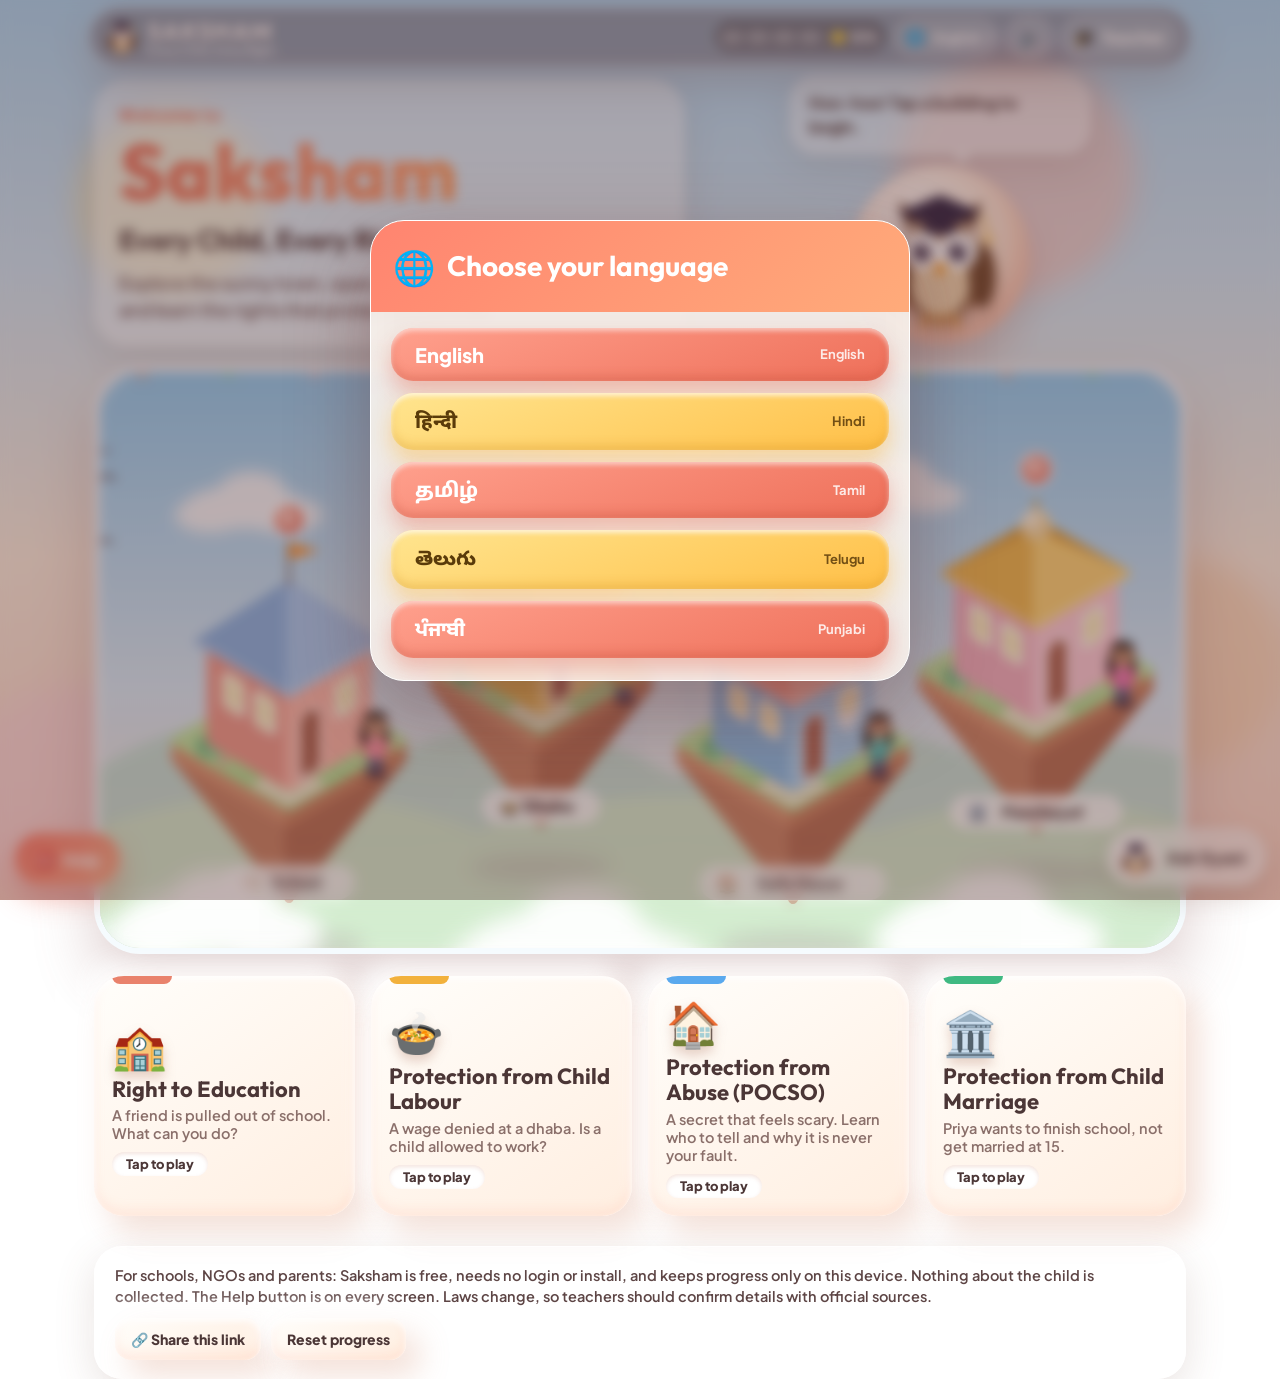
==== index.html @ 6a5d8c1c "Delete 30-module ecosystem section from index.html Removed the 30-module ecosystem section from the " ====
<!DOCTYPE html>
<html lang="en">
<head>
<meta charset="utf-8">
<meta name="viewport" content="width=device-width, initial-scale=1, viewport-fit=cover">
<title>SAKSHAM — Every Child, Every Right</title>
<link rel="preconnect" href="https://fonts.googleapis.com">
<link href="https://fonts.googleapis.com/css2?family=Outfit:wght@500;700;800&family=Plus+Jakarta+Sans:wght@500;600;700;800&family=Noto+Sans+Devanagari:wght@500;700&family=Noto+Sans+Tamil:wght@500;700&family=Noto+Sans+Telugu:wght@500;700&family=Noto+Sans+Gurmukhi:wght@500;700&display=swap" rel="stylesheet">
<style>
:root{
  box-sizing:border-box;padding-top:env(safe-area-inset-top,0px);padding-bottom:env(safe-area-inset-bottom,0px);
  --sky:#a9d8f5;--sky2:#d8eefb;--cream:#fff7ec;--peach:#ffd9c7;--coral:#ff8470;--terra:#e8715c;--pink:#ffb8ae;--sun:#ffd25e;--sun2:#ffe9a3;
  --ink:#4b3636;--muted:#8a6f6a;--good:#2f9e6e;--bad:#e5484d;--spring:cubic-bezier(.34,1.56,.64,1);
  --display:'Outfit','Noto Sans Devanagari','Noto Sans Tamil','Noto Sans Telugu','Noto Sans Gurmukhi',system-ui,sans-serif;
  --body:'Plus Jakarta Sans','Noto Sans Devanagari','Noto Sans Tamil','Noto Sans Telugu','Noto Sans Gurmukhi',system-ui,-apple-system,'Segoe UI',sans-serif;
  --clay:linear-gradient(145deg,#fffefb,#ffeee0);
  --clayShadow:14px 16px 30px rgba(214,140,110,.26),-10px -10px 24px rgba(255,255,255,.95),inset 0 3px 6px rgba(255,255,255,.95),inset 0 -6px 12px rgba(255,170,140,.16);
}
*,*::before,*::after{box-sizing:inherit}
html{scroll-padding-top:calc(env(safe-area-inset-top,0px) + 90px);scroll-behavior:smooth}
body{margin:0;font-family:var(--body);color:var(--ink);line-height:1.5;min-height:100%;background:linear-gradient(180deg,#a9d8f5 0%,#cfe9f8 30%,#fff1e2 62%,#ffd5c4 100%) fixed;-webkit-tap-highlight-color:transparent;overflow-x:hidden}
h1,h2,h3{font-family:var(--display);line-height:1.15;margin:0}
button,select,input{font-family:inherit}
button{cursor:pointer}
.wrap{max-width:1120px;margin:0 auto;padding:0 14px}
.bokeh{position:fixed;inset:0;pointer-events:none;z-index:0;overflow:hidden}
.bokeh i{position:absolute;border-radius:50%;filter:blur(14px);opacity:.55;animation:bk 18s ease-in-out infinite alternate}
@keyframes bk{from{transform:translate(0,0) scale(1)}to{transform:translate(40px,-60px) scale(1.2)}}
main,header,footer{position:relative;z-index:1}

/* glass + clay */
.glass{background:rgba(255,255,255,.42);backdrop-filter:blur(12px) saturate(1.5);-webkit-backdrop-filter:blur(12px) saturate(1.5);border:1.5px solid rgba(255,255,255,.75);box-shadow:0 12px 40px rgba(120,80,70,.16)}
.clay{background:var(--clay);border-radius:30px;box-shadow:var(--clayShadow)}
.btn{border:0;border-radius:22px;padding:14px 24px;font-weight:800;font-size:17px;color:#fff;min-height:50px;background:linear-gradient(160deg,#ffa08d,#ee6f59);box-shadow:0 12px 22px rgba(232,113,92,.4),inset 0 3px 5px rgba(255,255,255,.55),inset 0 -5px 10px rgba(180,60,40,.25);transition:transform .45s var(--spring),box-shadow .3s}
.btn:hover{transform:translateY(-3px) scale(1.03)}
.btn:active{transform:translateY(1px) scale(.97);box-shadow:0 4px 10px rgba(232,113,92,.4),inset 0 4px 8px rgba(180,60,40,.3)}
.btn.alt{background:var(--clay);color:var(--ink);box-shadow:var(--clayShadow)}
.btn.sun{background:linear-gradient(160deg,#ffe58f,#ffbf47);color:#5a3b0a;box-shadow:0 12px 22px rgba(255,191,71,.45),inset 0 3px 5px rgba(255,255,255,.7),inset 0 -5px 10px rgba(200,130,20,.25)}
.btn.sm{padding:9px 16px;font-size:14px;min-height:42px;border-radius:16px}
.btn:focus-visible,.opt:focus-visible,.pbtn:focus-visible,.fab:focus-visible{outline:3px solid #fff;box-shadow:0 0 0 6px var(--coral)}

/* nav */
.top{position:sticky;top:calc(env(safe-area-inset-top,0px) + 8px);z-index:30;padding:0 10px}
.nav{max-width:1100px;margin:8px auto 0;border-radius:999px;padding:7px 10px 7px 12px;display:flex;align-items:center;gap:8px;color:#fff;background:rgba(112,66,62,.42);backdrop-filter:blur(12px) saturate(1.5);-webkit-backdrop-filter:blur(12px) saturate(1.5);border:1.5px solid rgba(255,255,255,.55);box-shadow:0 14px 40px rgba(120,70,60,.25)}
.logo{display:flex;align-items:center;gap:6px;background:none;border:0;color:#fff;padding:0;text-align:left}
.logo b{font-family:var(--display);font-size:24px;letter-spacing:1px;display:block;line-height:1;text-shadow:0 2px 6px rgba(80,40,40,.35)}
.logo small{display:block;font-size:11px;font-weight:700;opacity:.92}
.sp{flex:1}
.gauge{display:flex;align-items:center;gap:8px;padding:5px 10px 5px 6px;border-radius:99px;background:rgba(60,30,30,.28);box-shadow:inset 0 3px 7px rgba(0,0,0,.28)}
.segs{display:flex;gap:4px}
.seg{width:22px;height:14px;border-radius:99px;background:rgba(255,255,255,.28);transition:background .5s var(--spring),box-shadow .5s,transform .5s var(--spring)}
.seg.on{background:linear-gradient(180deg,#fff0a6,#ffb62e);box-shadow:0 0 12px #ffd25e,inset 0 2px 2px #fff9;transform:scaleY(1.2)}
.gauge b{font-family:var(--display);font-size:15px}
.lang{display:flex;align-items:center;gap:4px;border-radius:99px;background:rgba(255,255,255,.2);border:1px solid rgba(255,255,255,.5);padding:0 4px 0 10px}
.lang select{appearance:none;-webkit-appearance:none;background:transparent;color:#fff;border:0;font-weight:800;font-size:14px;padding:9px 20px 9px 4px;max-width:104px}
.lang select option{color:#2a2140}
.lang:after{content:"▾";margin-left:-18px;font-size:12px;pointer-events:none}
.pbtn{border:1px solid rgba(255,255,255,.5);background:rgba(255,255,255,.2);color:#fff;border-radius:99px;min-width:42px;height:42px;font-size:17px;font-weight:800;padding:0 12px;transition:transform .4s var(--spring),background .2s}
.pbtn:hover{transform:scale(1.08);background:rgba(255,255,255,.35)}
.pbtn[aria-pressed="false"]{opacity:.6}
@media(max-width:700px){.logo small,.pbtn .t,.gauge b{display:none}.nav{gap:5px}.logo b{font-size:20px}.seg{width:16px}}

main{padding:16px 0 150px}
.view{animation:pop .5s var(--spring) both}
@keyframes pop{from{opacity:0;transform:scale(.88) translateY(14px)}to{opacity:1;transform:none}}

/* hero */
.hero{display:grid;grid-template-columns:1.2fr 1fr;gap:10px;align-items:center;margin:10px 0 16px}
.hero .txt{padding:22px 24px;border-radius:34px}
.kick{font-weight:800;color:var(--terra);letter-spacing:.5px}
.hero h1{font-size:clamp(44px,8vw,78px);font-weight:800;background:linear-gradient(90deg,var(--terra),#ff9d6c 55%,#f2b43c);-webkit-background-clip:text;background-clip:text;color:transparent;letter-spacing:1px}
.tagl{font-family:var(--display);font-size:clamp(20px,3vw,28px);font-weight:700;margin:2px 0 8px}
.hero p{font-size:clamp(15px,2.2vw,18px);color:#6b5050;margin:0;font-weight:600}
.mascot{position:relative;display:flex;flex-direction:column;align-items:center;justify-content:center;min-height:250px}
.say{position:relative;max-width:300px;min-height:70px;padding:14px 18px;border-radius:26px;font-weight:800;font-size:16px;margin-bottom:6px;animation:float 5s ease-in-out infinite}
.say:after{content:"";position:absolute;bottom:-10px;left:54%;border:10px solid transparent;border-top-color:rgba(255,255,255,.7);border-bottom:0}
.say.typing:after{}
.say .cur{display:inline-block;width:2px;height:1em;background:var(--terra);margin-left:2px;vertical-align:-2px;animation:blinkc .7s steps(1) infinite}
@keyframes blinkc{50%{opacity:0}}
.owlwrap{position:relative;width:190px;height:190px;display:grid;place-items:center}
.owlwrap:before{content:"";position:absolute;inset:6px;border-radius:50%;background:radial-gradient(circle at 35% 30%,#fff,#ffe9d8 55%,#ffcfb8);box-shadow:inset -10px -14px 24px rgba(240,150,120,.35),0 24px 34px rgba(200,110,90,.28)}
.owlwrap svg{position:relative;filter:drop-shadow(0 10px 8px rgba(120,60,40,.3))}
@keyframes float{0%,100%{transform:translateY(0)}50%{transform:translateY(-8px)}}
@media(max-width:760px){.hero{grid-template-columns:1fr}.mascot{flex-direction:row;min-height:0;gap:8px}.owlwrap{width:130px;height:130px}.owlwrap svg{width:110px;height:110px}.say{max-width:62%}}

/* town */
.town{position:relative;border-radius:46px;overflow:hidden;border:6px solid rgba(255,255,255,.85);box-shadow:0 30px 60px rgba(150,100,100,.3);background:#bfe3f7;transform:perspective(1400px) rotateX(calc(var(--my,0)*-1.6deg)) rotateY(calc(var(--mx,0)*2.2deg));transition:transform .5s var(--spring)}
.town svg{display:block;width:100%;height:auto}
.tilt{position:absolute;left:0;right:0;height:20%;pointer-events:none;backdrop-filter:blur(7px);-webkit-backdrop-filter:blur(7px)}
.tilt.t{top:0;-webkit-mask-image:linear-gradient(#000,transparent);mask-image:linear-gradient(#000,transparent)}
.tilt.b{bottom:0;-webkit-mask-image:linear-gradient(transparent,#000);mask-image:linear-gradient(transparent,#000)}
.px{transform:translate(calc(var(--mx,0)*var(--d,10)*-1px),calc(var(--my,0)*var(--d,10)*-.6px));transition:transform .35s ease-out}
.cl{animation:drift var(--sp,90s) linear infinite;animation-delay:var(--dl,0s)}
@keyframes drift{from{transform:translateX(-320px)}to{transform:translateX(1560px)}}
.flt{animation:isl 6s ease-in-out infinite;animation-delay:var(--dl,0s)}
@keyframes isl{0%,100%{transform:translateY(0)}50%{transform:translateY(-9px)}}
.bld{cursor:pointer;outline:none}
.bi{transform-box:fill-box;transform-origin:50% 100%;transition:transform .55s var(--spring),filter .3s}
.bld:hover .bi,.bld:focus-visible .bi{transform:translateY(-14px) scale(1.045);filter:drop-shadow(0 0 3px #fff) drop-shadow(0 0 16px #ffd25e)}
.bld:active .bi{transform:translateY(-4px) scale(.98)}
.plate rect{transition:fill .3s}
.bld:hover .plate rect,.bld:focus-visible .plate rect{fill:#fff}
.plate text{font-family:var(--display);font-weight:800;pointer-events:none}
.ring{transform-box:fill-box;transform-origin:center;animation:ring 2s ease-out infinite}
@keyframes ring{from{transform:scale(1);opacity:.9}to{transform:scale(2.3);opacity:0}}
.bk{animation:bkb 1.6s ease-in-out infinite;transform-box:fill-box;transform-origin:center}
@keyframes bkb{0%,100%{transform:translateY(0)}50%{transform:translateY(-6px)}}
.leaf{animation:leaf var(--du,16s) linear infinite;animation-delay:var(--dl,0s)}
@keyframes leaf{0%{transform:translate(0,-40px) rotate(0);opacity:0}8%{opacity:1}92%{opacity:1}100%{transform:translate(var(--dx,120px),700px) rotate(540deg);opacity:0}}
.bird{animation:fly var(--du,24s) linear infinite;animation-delay:var(--dl,0s)}
@keyframes fly{from{transform:translate(-80px,0)}to{transform:translate(1300px,-40px)}}
.wing{transform-box:fill-box;transform-origin:center;animation:flap .5s ease-in-out infinite alternate}
@keyframes flap{from{transform:scaleY(1)}to{transform:scaleY(-.6)}}
.ray{animation:ray 7s ease-in-out infinite alternate;animation-delay:var(--dl,0s)}
@keyframes ray{from{opacity:.22}to{opacity:.6}}
.steam{animation:steam 3s ease-out infinite;animation-delay:var(--dl,0s)}
@keyframes steam{from{transform:translateY(0) scale(.6);opacity:.8}to{transform:translateY(-34px) scale(1.5);opacity:0}}
.flag{transform-box:fill-box;transform-origin:left center;animation:wv 1.5s ease-in-out infinite}
@keyframes wv{0%,100%{transform:skewY(-7deg)}50%{transform:skewY(7deg)}}

/* cards */
.cards{display:grid;grid-template-columns:repeat(auto-fit,minmax(230px,1fr));gap:16px;margin:22px 0}
.card{position:relative;text-align:left;border:0;padding:18px;color:var(--ink);overflow:hidden;transition:transform .5s var(--spring),box-shadow .3s}
.card:hover{transform:translateY(-8px) rotate(-.6deg)}
.card:before{content:"";position:absolute;inset:0;border-radius:30px;padding:2px;background:conic-gradient(from 0deg,#fff0,var(--sun),#fff0,var(--coral),#fff0);-webkit-mask:linear-gradient(#000 0 0) content-box,linear-gradient(#000 0 0);-webkit-mask-composite:xor;mask-composite:exclude;opacity:0;transition:opacity .3s}
.card:hover:before{opacity:1}
.card .ic{font-size:44px;filter:drop-shadow(0 6px 6px rgba(150,80,50,.25))}
.card h3{font-size:22px;margin:4px 0}
.card p{margin:0 0 10px;color:var(--muted);font-size:14.5px;font-weight:600}
.card .bar{position:absolute;left:18px;top:0;width:60px;height:8px;border-radius:0 0 10px 10px}
.tag{display:inline-block;border-radius:99px;padding:4px 14px;font-weight:800;font-size:13px;background:#fff;box-shadow:inset 0 2px 4px rgba(200,120,90,.2)}
.tag.done{background:linear-gradient(180deg,#fff0a6,#ffd25e);color:#5a3b0a}

/* player */
.ptop{display:flex;align-items:center;gap:10px;margin-bottom:12px;flex-wrap:wrap}
.pt{font-family:var(--display);font-size:clamp(20px,3vw,26px);font-weight:800;flex:1;min-width:150px}
.pdots{display:flex;gap:5px;width:100%;padding:4px;border-radius:99px;background:rgba(255,255,255,.5);box-shadow:inset 0 2px 5px rgba(150,90,70,.2)}
.pd{flex:1;height:10px;border-radius:9px;background:rgba(150,110,100,.18);transition:background .4s}
.pd.on{background:linear-gradient(180deg,var(--rc,var(--coral)),color-mix(in srgb,var(--rc,var(--coral)) 70%,#fff))}
.stage{position:relative;border-radius:36px;overflow:hidden;min-height:320px;display:flex;align-items:flex-end;justify-content:space-evenly;gap:6px;padding:84px 10px 16px;background:linear-gradient(var(--s1),var(--s2) 72%,var(--g) 72%);border:5px solid rgba(255,255,255,.85);box-shadow:0 24px 50px rgba(150,100,90,.28);transition:filter .6s}
.stage:before{content:"";position:absolute;inset:0;background:radial-gradient(circle at 12% 22%,rgba(255,255,255,.7) 0 40px,transparent 41px),radial-gradient(circle at 82% 14%,rgba(255,240,180,.8) 0 60px,transparent 61px),radial-gradient(circle at 60% 40%,rgba(255,255,255,.45) 0 30px,transparent 31px);filter:blur(10px);pointer-events:none;animation:bk 14s ease-in-out infinite alternate}
.stage.dim{filter:saturate(.55) brightness(.93)}
.bg-school{--s1:#9bd6f7;--s2:#e0f3fd;--g:#9fd98f}
.bg-tea{--s1:#ffd9b0;--s2:#fff0d6;--g:#d9b280}
.bg-dhaba{--s1:#ffae82;--s2:#ffdcb0;--g:#c4916a}
.bg-home{--s1:#ffe6cc;--s2:#fff5e8;--g:#e5bf98}
.bg-field{--s1:#ffd98a;--s2:#fff2c2;--g:#9ad06a}
.prop{position:absolute;font-size:60px;top:14px;right:22px;animation:float 4s ease-in-out infinite;filter:drop-shadow(0 8px 6px rgba(120,70,40,.25))}
.actor{position:relative;display:flex;flex-direction:column;align-items:center;max-width:46%;min-width:0;z-index:1}
.actor svg{width:clamp(86px,24vw,128px);height:auto;overflow:visible;filter:drop-shadow(0 10px 6px rgba(120,70,40,.28))}
.actor svg.adult{width:clamp(100px,28vw,148px)}
.bubble{background:#fff;color:#4b3636;border-radius:20px;padding:9px 14px;font-weight:800;font-size:15px;box-shadow:0 8px 18px rgba(120,70,40,.2);margin-bottom:10px;position:relative;max-width:250px;animation:pop .5s var(--spring) both;line-height:1.35}
.bubble:after{content:"";position:absolute;bottom:-8px;left:50%;margin-left:-8px;border:8px solid transparent;border-top-color:#fff;border-bottom:0}
.nametag{background:rgba(255,255,255,.9);color:#4b3636;border-radius:99px;padding:1px 12px;font-size:13px;font-weight:800;margin-top:2px;box-shadow:0 3px 8px rgba(120,70,40,.15)}
.fig{animation:bob 2.2s ease-in-out infinite}
.eyes{animation:blink 4.6s infinite;transform-box:fill-box;transform-origin:center}
.arm.wave{animation:armwave .9s ease-in-out infinite;transform-origin:68px 66px}
.tear{animation:tear 2.4s infinite}
.owl .wing2{transform-box:view-box}
.owl .wl{transform-origin:30px 50px;animation:flapl 2.6s ease-in-out infinite}
.owl .wr{transform-origin:70px 50px;animation:flapr 2.6s ease-in-out infinite}
.owl-float{animation:bob 2.8s ease-in-out infinite}
@keyframes bob{0%,100%{transform:translateY(0)}50%{transform:translateY(-4px)}}
@keyframes blink{0%,93%,100%{transform:scaleY(1)}96%{transform:scaleY(.08)}}
@keyframes armwave{0%,100%{transform:rotate(-125deg)}50%{transform:rotate(-155deg)}}
@keyframes tear{0%{transform:translateY(-3px);opacity:0}30%{opacity:1}100%{transform:translateY(12px);opacity:0}}
@keyframes flapl{0%,80%,100%{transform:rotate(0)}88%{transform:rotate(14deg)}94%{transform:rotate(-4deg)}}
@keyframes flapr{0%,80%,100%{transform:rotate(0)}88%{transform:rotate(-14deg)}94%{transform:rotate(4deg)}}
.narr{padding:16px 18px;margin:14px 0;font-size:clamp(17px,2.6vw,20px);font-weight:700;border-radius:26px;display:flex;gap:12px;align-items:flex-start}
.narr span{flex:1}
.row{display:flex;gap:10px;flex-wrap:wrap;justify-content:flex-end}
.opts{display:grid;gap:12px;margin:12px 0}
.opt{display:flex;gap:12px;align-items:center;text-align:left;border:0;color:var(--ink);padding:14px 16px;font-size:17px;font-weight:700;min-height:58px;border-radius:24px;background:var(--clay);box-shadow:var(--clayShadow);transition:transform .45s var(--spring),box-shadow .3s}
.opt:hover:not(:disabled){transform:translateX(6px) scale(1.01)}
.opt:active:not(:disabled){transform:scale(.98)}
.opt .l{flex:none;width:36px;height:36px;border-radius:50%;background:linear-gradient(160deg,#fff,#ffe0d2);display:grid;place-items:center;font-family:var(--display);font-weight:800;box-shadow:inset 0 -3px 5px rgba(240,140,110,.3),0 3px 6px rgba(200,110,80,.2)}
.opt.ok{background:linear-gradient(145deg,#e4fbef,#bdeed7);color:#0b5c3a}
.opt.no{background:linear-gradient(145deg,#ffecec,#ffc9c9);color:#8a1f24;animation:shake .4s}
.opt:disabled{cursor:default}
@keyframes shake{25%{transform:translateX(-6px)}75%{transform:translateX(6px)}}
.fb{border-radius:22px;padding:12px 18px;font-weight:800;margin:12px 0;animation:pop .5s var(--spring) both}
.fb.good{background:linear-gradient(145deg,#e4fbef,#bdeed7);color:#0b5c3a}
.fb.warn{background:linear-gradient(145deg,#fff4d1,#ffe29a);color:#6b4a00}
.fb.bad{background:linear-gradient(145deg,#ffecec,#ffc9c9);color:#8a1f24}
.law{border-radius:34px;overflow:hidden}
.law .lh{padding:20px 22px;background:linear-gradient(135deg,var(--rc,var(--coral)),color-mix(in srgb,var(--rc,var(--coral)) 60%,#ffd25e));color:#fff}
.law .lh small{font-weight:800;letter-spacing:.8px;text-transform:uppercase;opacity:.95}
.law .lh h2{font-size:clamp(22px,4vw,30px);text-shadow:0 2px 6px rgba(0,0,0,.18)}
.law .lb{padding:18px 22px}
.law ul{list-style:none;margin:0;padding:0;display:grid;gap:12px}
.law li{display:flex;gap:12px;font-weight:700;font-size:17px}
.law li:before{content:"✔";flex:none;width:26px;height:26px;border-radius:50%;display:grid;place-items:center;background:linear-gradient(160deg,#6fdba8,#2f9e6e);color:#fff;font-size:14px;box-shadow:0 3px 6px rgba(40,140,100,.3)}
.remember{margin:18px 0;background:linear-gradient(145deg,#fff6cf,#ffe58f);color:#5a4300;border-radius:24px;padding:16px;font-family:var(--display);font-size:clamp(19px,3vw,24px);font-weight:700;text-align:center;box-shadow:var(--clayShadow)}
.chips{display:flex;gap:8px;flex-wrap:wrap}
.chp{background:#fff;border-radius:99px;padding:7px 14px;font-weight:800;font-size:14px;border:0;color:var(--ink);box-shadow:0 4px 10px rgba(200,120,90,.18);transition:transform .4s var(--spring)}
button.chp:hover{transform:translateY(-2px) scale(1.05)}
.fine{font-size:13px;color:var(--muted);font-weight:600;margin:12px 0 0}
.qbox{padding:18px;border-radius:32px}
.qbox h3{font-size:clamp(21px,3.5vw,27px);margin:8px 0 10px}
.big{text-align:center;padding:28px 16px;border-radius:36px}
.big .stars{font-size:56px;letter-spacing:6px;filter:drop-shadow(0 6px 6px rgba(200,140,40,.35))}
.big h2{font-size:34px;margin:6px 0}
.cert{background:linear-gradient(135deg,#fff0b8,#ffd9e3 50%,#d6e4ff);border-radius:34px;padding:28px;text-align:center;border:4px dashed #ffffffcc;margin:22px 0;box-shadow:var(--clayShadow)}
.cert h2{font-size:clamp(28px,5vw,42px)}
footer.foot{margin:30px 0 0;padding:18px 20px;border-radius:28px;font-weight:600;color:#5d4545;font-size:14.5px}
footer .row{justify-content:flex-start;margin-top:10px}

/* fabs */
.fab{position:fixed;z-index:40;bottom:calc(14px + env(safe-area-inset-bottom,0px));display:flex;align-items:center;gap:8px;border-radius:99px;padding:11px 20px;font-weight:800;font-size:16px;min-height:54px;color:#fff;transition:transform .5s var(--spring),box-shadow .3s;border:1.5px solid rgba(255,255,255,.7)}
.fab:hover{transform:translateY(-4px) scale(1.05)}
.fab:active{transform:scale(.95)}
#helpFab{left:14px;background:linear-gradient(135deg,rgba(255,110,90,.88),rgba(255,160,120,.82));backdrop-filter:blur(12px);-webkit-backdrop-filter:blur(12px);box-shadow:0 12px 28px rgba(232,90,70,.4);animation:fabp 2.6s infinite}
#helpFab:hover{box-shadow:0 0 0 3px #fff,0 0 28px rgba(255,120,90,.9)}
#chatFab{right:14px;background:rgba(255,255,255,.55);color:var(--ink);backdrop-filter:blur(12px);-webkit-backdrop-filter:blur(12px);padding:5px 20px 5px 6px;box-shadow:0 12px 28px rgba(120,80,70,.22)}
#chatFab:hover{box-shadow:0 0 0 3px #fff,0 0 28px rgba(255,210,94,.95)}
#chatFab .ow{background:#fff;border-radius:50%;display:grid;place-items:center;width:46px;height:46px;box-shadow:inset 0 -4px 6px rgba(240,150,120,.3)}
@keyframes fabp{0%{box-shadow:0 0 0 0 rgba(255,110,90,.55),0 12px 28px rgba(232,90,70,.4)}70%{box-shadow:0 0 0 18px rgba(255,110,90,0),0 12px 28px rgba(232,90,70,.4)}100%{box-shadow:0 0 0 0 rgba(255,110,90,0),0 12px 28px rgba(232,90,70,.4)}}

/* modals + chat (slide-in springs) */
.modal{position:fixed;inset:0;z-index:60;background:rgba(90,50,50,.38);display:flex;align-items:center;justify-content:center;padding:16px;backdrop-filter:blur(6px);-webkit-backdrop-filter:blur(6px);opacity:0;transition:opacity .3s}
.modal[hidden]{display:none}
.modal.open{opacity:1}
.sheet{max-width:540px;width:100%;max-height:92%;overflow:auto;border-radius:34px;background:rgba(255,250,244,.88);backdrop-filter:blur(18px);-webkit-backdrop-filter:blur(18px);border:1.5px solid #fff;box-shadow:0 30px 80px rgba(100,50,50,.4);transform:translateY(40px) scale(.88);transition:transform .55s var(--spring)}
.modal.open .sheet{transform:none}
.sheet .hd{padding:20px 22px;background:linear-gradient(135deg,#59b8c9,#7aa6f0);color:#fff;display:flex;gap:12px;align-items:center}
.sheet .hd h2{font-size:28px;flex:1}
.sheet .bd{padding:16px 20px 22px;display:grid;gap:12px}
.x{background:rgba(255,255,255,.35);border:0;color:#fff;width:42px;height:42px;border-radius:50%;font-size:20px;font-weight:800;transition:transform .4s var(--spring)}
.x:hover{transform:rotate(90deg) scale(1.1)}
.contact{display:flex;align-items:center;gap:14px;text-decoration:none;color:var(--ink);border-radius:24px;padding:12px 16px;background:var(--clay);box-shadow:var(--clayShadow);transition:transform .45s var(--spring),box-shadow .3s}
.contact:hover,.contact:focus-visible{transform:translateY(-3px) scale(1.02);outline:none;box-shadow:0 0 0 3px #fff,0 0 22px rgba(89,184,201,.9)}
.contact .n{font-family:var(--display);font-weight:800;font-size:30px;min-width:96px;color:#2a8f9f}
.contact b{display:block;font-size:16px}
.contact span{font-size:13.5px;color:var(--muted);font-weight:600}
.calm{background:rgba(213,244,247,.85);color:#1b5d68;border-radius:20px;padding:12px 16px;font-weight:700}
.langs{display:grid;gap:10px}
.langs .btn{display:flex;justify-content:space-between;align-items:center;font-size:20px}
.langs .btn small{opacity:.85;font-weight:700;font-size:13px}
.chat{position:fixed;z-index:50;right:16px;bottom:calc(86px + env(safe-area-inset-bottom,0px));width:390px;height:min(640px,74vh);border-radius:32px;display:flex;flex-direction:column;overflow:hidden;background:rgba(255,250,244,.66);backdrop-filter:blur(20px) saturate(1.5);-webkit-backdrop-filter:blur(20px) saturate(1.5);border:1.5px solid rgba(255,255,255,.9);box-shadow:0 28px 70px rgba(100,50,50,.35);opacity:0;transform:translate(60px,40px) scale(.85);transform-origin:100% 100%;transition:transform .55s var(--spring),opacity .3s}
.chat[hidden]{display:none}
.chat.open{opacity:1;transform:none}
@media(max-width:560px){.chat{left:8px;right:8px;width:auto;height:74vh}}
.chead{display:flex;align-items:center;gap:10px;padding:10px 14px;background:linear-gradient(135deg,var(--coral),#ffab7a);color:#fff}
.chead .ow{background:#fff;border-radius:50%;width:48px;height:48px;display:grid;place-items:center}
.chead b{font-family:var(--display);font-size:22px;display:block;line-height:1}
.chead small{opacity:.95;font-weight:700}
.chead .x{margin-left:auto}
.msgs{flex:1;overflow:auto;padding:14px;display:flex;flex-direction:column;gap:10px}
.m{max-width:86%;padding:10px 14px;border-radius:20px;font-weight:600;font-size:15.5px;white-space:pre-wrap;word-wrap:break-word;animation:pop .4s var(--spring) both}
.m.bot{background:#fff;border-bottom-left-radius:6px;align-self:flex-start;box-shadow:0 6px 14px rgba(200,120,90,.16)}
.m.me{background:linear-gradient(160deg,#ffa08d,#ee6f59);color:#fff;border-bottom-right-radius:6px;align-self:flex-end;box-shadow:0 6px 14px rgba(232,113,92,.35)}
.m.help{background:rgba(213,244,247,.95);color:#1b5d68;align-self:flex-start}
.m.help a{font-weight:800;color:#0e6e7a}
.typing i{display:inline-block;width:8px;height:8px;border-radius:50%;background:var(--muted);margin-right:4px;animation:tdot 1s infinite}
.typing i:nth-child(2){animation-delay:.15s}.typing i:nth-child(3){animation-delay:.3s}
@keyframes tdot{0%,60%,100%{transform:translateY(0);opacity:.5}30%{transform:translateY(-5px);opacity:1}}
.cchips{display:flex;gap:6px;overflow-x:auto;padding:8px 12px 0}
.cchips .chp{white-space:nowrap}
.cin{display:flex;gap:8px;padding:10px 12px}
.cin input{flex:1;min-width:0;border:0;border-radius:18px;padding:11px 16px;font-weight:600;background:#fff;color:var(--ink);font-size:16px;box-shadow:inset 0 3px 6px rgba(200,120,90,.2)}
.cin input:focus{outline:3px solid rgba(255,132,112,.5)}
.cnote{margin:0;padding:0 14px 10px;font-size:12px;color:var(--muted);font-weight:700}

/* teacher */
.tsec{padding:20px;margin:14px 0}
.tsec h3{font-size:24px;margin-bottom:6px}
.tg{display:grid;grid-template-columns:repeat(auto-fit,minmax(260px,1fr));gap:14px}
.tg h4{margin:10px 0 4px;font-family:var(--display);font-size:17px;color:var(--terra)}
.tg ul{margin:0;padding-left:20px;font-weight:600;font-size:15px}
.key{display:none;background:#fff;border-radius:18px;padding:10px 14px;margin-top:10px;font-size:14.5px;font-weight:600;box-shadow:inset 0 2px 6px rgba(200,120,90,.2)}
.showkey .key{display:block}
.proj main{zoom:1.18}
#confetti{position:fixed;inset:0;pointer-events:none;z-index:70;overflow:hidden}
#confetti i{position:absolute;top:-20px;width:10px;height:16px;border-radius:3px;animation:fall linear forwards}
@keyframes fall{to{transform:translateY(110vh) rotate(720deg)}}
@media (prefers-reduced-motion: reduce){*,*::before,*::after{animation-duration:.01ms!important;animation-iteration-count:1!important;transition-duration:.01ms!important;scroll-behavior:auto!important}}
@media print{.top,.fab,.chat,.modal,.bokeh,#confetti,.noprint{display:none!important}body{background:#fff}.clay,.glass{box-shadow:none!important;border:1px solid #ccc}.key{display:block!important}.view{animation:none}}
</style>
</head>
<body>
<div class="bokeh" aria-hidden="true">
  <i style="left:6%;top:12%;width:190px;height:190px;background:#ffe9a3"></i>
  <i style="left:70%;top:6%;width:240px;height:240px;background:#ffc2b4;animation-delay:-5s"></i>
  <i style="left:40%;top:48%;width:170px;height:170px;background:#c3e6fb;animation-delay:-9s"></i>
  <i style="left:84%;top:62%;width:210px;height:210px;background:#ffd2a8;animation-delay:-3s"></i>
  <i style="left:-3%;top:76%;width:230px;height:230px;background:#ffd7e0;animation-delay:-12s"></i>
</div>

<header class="top"><nav class="nav" aria-label="Main">
  <button class="logo" id="logo" aria-label="SAKSHAM home"><span id="logoOwl"></span><span><b>SAKSHAM</b><small data-i="tagline"></small></span></button>
  <span class="sp"></span>
  <div class="gauge" id="gauge" role="img" aria-live="polite"></div>
  <label class="lang"><span aria-hidden="true">🌐</span><select id="langSel" aria-label="Language">
    <option value="en">English</option><option value="hi">हिन्दी</option><option value="ta">தமிழ்</option><option value="te">తెలుగు</option><option value="pa">ਪੰਜਾਬੀ</option></select></label>
  <button class="pbtn" id="soundBtn" aria-pressed="true" aria-label="Sound on or off">🔊</button>
  <button class="pbtn" id="teachBtn" aria-label="Teacher view">🎓<span class="t" style="margin-left:6px" data-i="teacher"></span></button>
</nav></header>

<main class="wrap" id="app"></main>

<button class="fab" id="helpFab" aria-label="Open Help Centre: Childline 1098, Emergency 112, Legal aid 15100">🆘 <span data-i="help"></span></button>
<button class="fab" id="chatFab" aria-label="Ask Gyani the owl"><span class="ow" id="fabOwl"></span><span data-i="ask"></span></button>

<div class="modal" id="help" hidden role="dialog" aria-modal="true" aria-labelledby="helpT">
  <div class="sheet">
    <div class="hd"><span style="font-size:34px" aria-hidden="true">💛</span><h2 id="helpT" data-i="helpT"></h2><button class="x" id="helpX" aria-label="Close">✕</button></div>
    <div class="bd">
      <div class="calm" data-i="calm"></div>
      <a class="contact" href="tel:1098"><span class="n">1098</span><div><b data-i="chN"></b><span data-i="chD"></span></div></a>
      <a class="contact" href="tel:112"><span class="n">112</span><div><b data-i="emN"></b><span data-i="emD"></span></div></a>
      <a class="contact" href="tel:15100"><span class="n">15100</span><div><b data-i="nalN"></b><span data-i="nalD"></span></div></a>
      <div class="calm" style="background:#fff;color:var(--ink)" data-i="trust"></div>
    </div>
  </div>
</div>

<div class="modal" id="langM" hidden role="dialog" aria-modal="true" aria-labelledby="langT">
  <div class="sheet">
    <div class="hd" style="background:linear-gradient(135deg,var(--coral),#ffab7a)"><span style="font-size:34px" aria-hidden="true">🌐</span><h2 id="langT" data-i="chooseLang"></h2></div>
    <div class="bd langs">
      <button class="btn" data-lang="en">English <small>English</small></button>
      <button class="btn sun" data-lang="hi">हिन्दी <small>Hindi</small></button>
      <button class="btn" data-lang="ta">தமிழ் <small>Tamil</small></button>
      <button class="btn sun" data-lang="te">తెలుగు <small>Telugu</small></button>
      <button class="btn" data-lang="pa">ਪੰਜਾਬੀ <small>Punjabi</small></button>
    </div>
  </div>
</div>

<aside class="chat" id="chat" hidden role="dialog" aria-label="Chat with Gyani">
  <div class="chead"><span class="ow" id="chatOwl"></span><div><b data-i="gName"></b><small data-i="gyaniSub"></small></div><button class="x" id="chatX" aria-label="Close chat">✕</button></div>
  <div class="msgs" id="msgs" aria-live="polite"></div>
  <div class="cchips" id="cchips"></div>
  <div class="cin"><input id="cin" maxlength="300" data-ia="ph" autocomplete="off"><button class="btn sm" id="csend" data-i="send"></button></div>
  <p class="cnote" data-i="cnote"></p>
</aside>
<div id="confetti" aria-hidden="true"></div>

<script>
(function(){
'use strict';
var $=function(s,r){return (r||document).querySelector(s)};
var esc=function(s){return String(s).replace(/[&<>"']/g,function(c){return {'&':'&amp;','<':'&lt;','>':'&gt;','"':'&quot;',"'":'&#39;'}[c]})};
var shuffle=function(a){a=a.slice();for(var i=a.length-1;i>0;i--){var j=Math.floor(Math.random()*(i+1));var t=a[i];a[i]=a[j];a[j]=t}return a};
function L(en,hi,ta,te,pa){return {en:en,hi:hi,ta:ta,te:te,pa:pa}}
var lang='en';
function T(x){return x==null?'':(typeof x==='string'?x:(x[lang]||x.en||''))}

/* =============== UI STRINGS =============== */
var UI={
 tagline:L('Every Child, Every Right.','हर बच्चा, हर अधिकार।','ஒவ்வொரு குழந்தை, ஒவ்வொரு உரிமை.','ప్రతి బిడ్డ, ప్రతి హక్కు.','ਹਰ ਬੱਚਾ, ਹਰ ਅਧਿਕਾਰ।'),
 teacher:L('Teacher','शिक्षक','ஆசிரியர்','ఉపాధ్యాయులు','ਅਧਿਆਪਕ'),
 help:L('Help','मदद','உதவி','సహాయం','ਮਦਦ'),
 ask:L('Ask Gyani','ज्ञानी से पूछो','ஞானியிடம் கேள்','జ్ఞానిని అడుగు','ਗਿਆਨੀ ਨੂੰ ਪੁੱਛੋ'),
 gName:L('Gyani','ज्ञानी','ஞானி','జ్ఞాని','ਗਿਆਨੀ'),
 kick:L('Welcome to','स्वागत है','வரவேற்கிறோம்','స్వాగతం','ਜੀ ਆਇਆਂ ਨੂੰ'),
 heroSub:L('Explore the sunny town, open each building, make choices and learn the rights that protect every child.','धूप भरे शहर में घूमो, हर इमारत खोलो, चुनाव करो और वे अधिकार सीखो जो हर बच्चे की रक्षा करते हैं।','வெயில் நிறைந்த ஊரைச் சுற்றிப் பார், ஒவ்வொரு கட்டிடத்தையும் திற, தேர்வுகள் செய், ஒவ்வொரு குழந்தையையும் காக்கும் உரிமைகளைக் கற்றுக்கொள்.','ఎండ నిండిన ఊరిలో తిరుగు, ప్రతి భవనం తెరువు, ఎంపికలు చేయి, ప్రతి బిడ్డను కాపాడే హక్కులు నేర్చుకో.','ਧੁੱਪ ਭਰੇ ਕਸਬੇ ਵਿੱਚ ਘੁੰਮੋ, ਹਰ ਇਮਾਰਤ ਖੋਲ੍ਹੋ, ਚੋਣਾਂ ਕਰੋ ਤੇ ਉਹ ਹੱਕ ਸਿੱਖੋ ਜੋ ਹਰ ਬੱਚੇ ਦੀ ਰਾਖੀ ਕਰਦੇ ਨੇ।'),
 g1:L('Hoo-hoo! Tap a building to begin.','हू-हू! शुरू करने के लिए किसी इमारत को छुओ।','ஹூ-ஹூ! தொடங்க ஒரு கட்டிடத்தைத் தொடு.','హూ-హూ! మొదలుపెట్టడానికి ఒక భవనాన్ని తాకు.','ਹੂ-ਹੂ! ਸ਼ੁਰੂ ਕਰਨ ਲਈ ਕਿਸੇ ਇਮਾਰਤ ਨੂੰ ਛੂਹੋ।'),
 g2:L('Every child has rights. I will show you!','हर बच्चे के अधिकार होते हैं। मैं तुम्हें दिखाता हूँ!','ஒவ்வொரு குழந்தைக்கும் உரிமைகள் உண்டு. நான் காட்டுகிறேன்!','ప్రతి బిడ్డకు హక్కులు ఉన్నాయి. నేను చూపిస్తా!','ਹਰ ਬੱਚੇ ਦੇ ਹੱਕ ਹੁੰਦੇ ਨੇ। ਮੈਂ ਦੱਸਦਾ ਹਾਂ!'),
 g3:L('Stuck? Tap "Ask Gyani" and ask me anything!','अटक गए? "ज्ञानी से पूछो" दबाओ और कुछ भी पूछो!','சிக்கலா? "ஞானியிடம் கேள்" தொட்டு எதையும் கேள்!','ఇరుక్కున్నావా? "జ్ఞానిని అడుగు" నొక్కి ఏదైనా అడుగు!','ਅਟਕ ਗਏ? "ਗਿਆਨੀ ਨੂੰ ਪੁੱਛੋ" ਦਬਾਓ ਤੇ ਕੁਝ ਵੀ ਪੁੱਛੋ!'),
 gSome:L('Great going! Open the next building.','बहुत बढ़िया! अगली इमारत खोलो।','அருமை! அடுத்த கட்டிடத்தைத் திற.','చాలా బాగుంది! తర్వాతి భవనం తెరువు.','ਬਹੁਤ ਵਧੀਆ! ਅਗਲੀ ਇਮਾਰਤ ਖੋਲ੍ਹੋ।'),
 gDone:L('You did it, champion!','तुमने कर दिखाया, चैंपियन!','சாதித்துவிட்டாய், சாம்பியன்!','సాధించావు, ఛాంపియన్!','ਤੁਸੀਂ ਕਰ ਦਿਖਾਇਆ, ਚੈਂਪੀਅਨ!'),
 play:L('Tap to play','खेलने के लिए छुओ','விளையாடத் தொடு','ఆడటానికి తాకు','ਖੇਡਣ ਲਈ ਛੂਹੋ'),
 unlocked:L('Unlocked','खुल गया','திறக்கப்பட்டது','తెరుచుకుంది','ਖੁੱਲ੍ਹ ਗਿਆ'),
 next:L('Next →','आगे →','அடுத்து →','తర్వాత →','ਅੱਗੇ →'),
 rewind:L('↩ Rewind and choose again','↩ पीछे जाओ और फिर चुनो','↩ பின்னே சென்று மீண்டும் தேர்ந்தெடு','↩ వెనక్కి వెళ్లి మళ్లీ ఎంచుకో','↩ ਪਿੱਛੇ ਜਾਓ ਤੇ ਫਿਰ ਚੁਣੋ'),
 learn:L('Learn the real law →','असली क़ानून जानो →','உண்மையான சட்டத்தை அறி →','అసలు చట్టం తెలుసుకో →','ਅਸਲੀ ਕਾਨੂੰਨ ਜਾਣੋ →'),
 takeQuiz:L('Take the quiz →','क्विज़ खेलो →','வினாடி வினா எடு →','క్విజ్ ఆడు →','ਕੁਇਜ਼ ਖੇਡੋ →'),
 great:L('✅ Great choice!','✅ बढ़िया चुनाव!','✅ சிறந்த தேர்வு!','✅ గొప్ప ఎంపిక!','✅ ਵਧੀਆ ਚੋਣ!'),
 hmm:L('💭 Hmm… see what happens.','💭 हम्म… देखो क्या होता है।','💭 ம்ம்… என்ன நடக்கிறது பார்.','💭 హ్మ్… ఏమవుతుందో చూడు.','💭 ਹੰਮ… ਵੇਖੋ ਕੀ ਹੁੰਦਾ ਹੈ।'),
 correct:L('🎉 Correct!','🎉 सही!','🎉 சரி!','🎉 సరైనది!','🎉 ਸਹੀ!'),
 notq:L('Not quite. The right answer is shown in green.','ठीक नहीं। सही जवाब हरे रंग में दिखाया है।','சரியில்லை. சரியான விடை பச்சையில் உள்ளது.','సరికాదు. సరైన సమాధానం ఆకుపచ్చలో ఉంది.','ਠੀਕ ਨਹੀਂ। ਸਹੀ ਜਵਾਬ ਹਰੇ ਰੰਗ ਵਿੱਚ ਹੈ।'),
 qOf:L('Question {a} of {b}','प्रश्न {a} / {b}','கேள்வி {a} / {b}','ప్రశ్న {a} / {b}','ਸਵਾਲ {a} / {b}'),
 nextQ:L('Next question →','अगला प्रश्न →','அடுத்த கேள்வி →','తర్వాతి ప్రశ్న →','ਅਗਲਾ ਸਵਾਲ →'),
 seeRes:L('See my result','मेरा नतीजा देखो','என் முடிவைப் பார்','నా ఫలితం చూడు','ਮੇਰਾ ਨਤੀਜਾ ਵੇਖੋ'),
 back:L('← Town','← शहर','← ஊர்','← ఊరు','← ਕਸਬਾ'),
 backTown:L('Back to town →','शहर में वापस →','ஊருக்குத் திரும்பு →','ఊరికి తిరిగి →','ਕਸਬੇ ਵਿੱਚ ਵਾਪਸ →'),
 again:L('↻ Play again','↻ फिर खेलो','↻ மீண்டும் விளையாடு','↻ మళ్లీ ఆడు','↻ ਫਿਰ ਖੇਡੋ'),
 certBtn:L('🏆 See my certificate','🏆 मेरा प्रमाणपत्र देखो','🏆 என் சான்றிதழைப் பார்','🏆 నా సర్టిఫికెట్ చూడు','🏆 ਮੇਰਾ ਸਰਟੀਫ਼ਿਕੇਟ ਵੇਖੋ'),
 unlockedT:L('{p} unlocked!','{p} खुल गया!','{p} திறக்கப்பட்டது!','{p} తెరుచుకుంది!','{p} ਖੁੱਲ੍ਹ ਗਿਆ!'),
 got:L('You got {a} of {b} right.','तुम्हारे {b} में से {a} जवाब सही रहे।','{b}-ல் {a} சரி.','{b}లో {a} సరైనవి.','{b} ਵਿੱਚੋਂ {a} ਸਹੀ।'),
 perfect:L('Perfect! You really know your rights.','शानदार! तुम अपने अधिकार सच में जानते हो।','அருமை! உன் உரிமைகள் உனக்கு நன்றாகத் தெரியும்.','అద్భుతం! నీకు నీ హక్కులు బాగా తెలుసు.','ਸ਼ਾਨਦਾਰ! ਤੁਹਾਨੂੰ ਆਪਣੇ ਹੱਕ ਸੱਚਮੁੱਚ ਪਤਾ ਨੇ।'),
 goodE:L('Good effort! Play again to earn all 3 stars.','अच्छी कोशिश! तीनों सितारे पाने के लिए फिर खेलो।','நல்ல முயற்சி! 3 நட்சத்திரங்களும் பெற மீண்டும் விளையாடு.','మంచి ప్రయత్నం! మూడు నక్షత్రాలూ రావాలంటే మళ్లీ ఆడు.','ਚੰਗੀ ਕੋਸ਼ਿਸ਼! ਤਿੰਨੇ ਤਾਰੇ ਲੈਣ ਲਈ ਫਿਰ ਖੇਡੋ।'),
 rem:L('Remember:','याद रखो:','நினைவில் கொள்:','గుర్తుంచుకో:','ਯਾਦ ਰੱਖੋ:'),
 callAny:L('Call 1098 any time you need help.','मदद चाहिए तो कभी भी 1098 पर फ़ोन करो।','உதவி தேவைப்பட்டால் எப்போது வேண்டுமானாலும் 1098-க்கு அழை.','సాయం కావాలంటే ఎప్పుడైనా 1098కి ఫోన్ చేయి.','ਮਦਦ ਚਾਹੀਦੀ ਹੋਵੇ ਤਾਂ ਕਦੇ ਵੀ 1098 ’ਤੇ ਫ਼ੋਨ ਕਰੋ।'),
 lawT:L('The real law','असली क़ानून','உண்மையான சட்டம்','అసలు చట్టం','ਅਸਲੀ ਕਾਨੂੰਨ'),
 whoHelp:L('Who can help:','कौन मदद कर सकता है:','யார் உதவ முடியும்:','ఎవరు సాయం చేయగలరు:','ਕੌਣ ਮਦਦ ਕਰ ਸਕਦਾ ਹੈ:'),
 lawNote:L('Laws can change. Ask your teacher or call NALSA 15100 for the latest.','क़ानून बदल सकते हैं। ताज़ा जानकारी के लिए शिक्षक से पूछो या NALSA 15100 पर फ़ोन करो।','சட்டங்கள் மாறலாம். புதிய தகவலுக்கு ஆசிரியரிடம் கேள் அல்லது NALSA 15100-க்கு அழை.','చట్టాలు మారవచ్చు. తాజా సమాచారం కోసం ఉపాధ్యాయులను అడుగు లేదా NALSA 15100కి ఫోన్ చేయి.','ਕਾਨੂੰਨ ਬਦਲ ਸਕਦੇ ਨੇ। ਤਾਜ਼ਾ ਜਾਣਕਾਰੀ ਲਈ ਅਧਿਆਪਕ ਤੋਂ ਪੁੱਛੋ ਜਾਂ NALSA 15100 ’ਤੇ ਫ਼ੋਨ ਕਰੋ।'),
 listen:L('🔊 Listen','🔊 सुनो','🔊 கேள்','🔊 వినండి','🔊 ਸੁਣੋ'),
 gyaniSub:L('Your friendly rights guide','तुम्हारा दोस्ताना अधिकार-गाइड','உன் நட்பான உரிமை வழிகாட்டி','నీ స్నేహపూర్వక హక్కుల గైడ్','ਤੁਹਾਡਾ ਦੋਸਤਾਨਾ ਹੱਕ-ਗਾਈਡ'),
 ph:L('Ask about your rights…','अपने अधिकारों के बारे में पूछो…','உன் உரிமைகள் பற்றிக் கேள்…','నీ హక్కుల గురించి అడుగు…','ਆਪਣੇ ਹੱਕਾਂ ਬਾਰੇ ਪੁੱਛੋ…'),
 send:L('Send','भेजो','அனுப்பு','పంపు','ਭੇਜੋ'),
 intro:L('Hoo-hoo! I am Gyani 🦉 Ask me about your rights: school, work, staying safe, or marriage.','हू-हू! मैं ज्ञानी हूँ 🦉 मुझसे अपने अधिकारों के बारे में पूछो: स्कूल, काम, सुरक्षा या शादी।','ஹூ-ஹூ! நான் ஞானி 🦉 உன் உரிமைகள் பற்றிக் கேள்: பள்ளி, வேலை, பாதுகாப்பு, திருமணம்.','హూ-హూ! నేను జ్ఞానిని 🦉 నీ హక్కుల గురించి అడుగు: బడి, పని, భద్రత, పెళ్లి.','ਹੂ-ਹੂ! ਮੈਂ ਗਿਆਨੀ ਹਾਂ 🦉 ਮੈਨੂੰ ਆਪਣੇ ਹੱਕਾਂ ਬਾਰੇ ਪੁੱਛੋ: ਸਕੂਲ, ਕੰਮ, ਸੁਰੱਖਿਆ ਜਾਂ ਵਿਆਹ।'),
 c1:L('Is school really free?','क्या स्कूल सच में मुफ़्त है?','பள்ளி உண்மையிலேயே இலவசமா?','బడి నిజంగా ఉచితమా?','ਕੀ ਸਕੂਲ ਸੱਚਮੁੱਚ ਮੁਫ਼ਤ ਹੈ?'),
 c2:L('Can I work at 12?','क्या मैं 12 साल में काम कर सकता हूँ?','12 வயதில் நான் வேலை செய்யலாமா?','12 ఏళ్లకు నేను పని చేయవచ్చా?','ਕੀ ਮੈਂ 12 ਸਾਲ ਦੀ ਉਮਰ ਵਿੱਚ ਕੰਮ ਕਰ ਸਕਦਾ ਹਾਂ?'),
 c3:L('What is POCSO?','पॉक्सो क्या है?','போக்சோ என்றால் என்ன?','పోక్సో అంటే ఏమిటి?','ਪੋਕਸੋ ਕੀ ਹੈ?'),
 c4:L('My friend feels unsafe','मेरे दोस्त को असुरक्षित लगता है','என் நண்பனுக்குப் பாதுகாப்பற்றதாக உள்ளது','నా స్నేహితుడికి అసురక్షితంగా ఉంది','ਮੇਰੇ ਦੋਸਤ ਨੂੰ ਅਸੁਰੱਖਿਅਤ ਲੱਗਦਾ ਹੈ'),
 cnote:L('Gyani is a friendly guide, not a lawyer. In danger? Call 112. Need to talk? Call 1098.','ज्ञानी एक दोस्ताना गाइड है, वकील नहीं। ख़तरे में हो? 112 पर फ़ोन करो। बात करनी है? 1098 पर।','ஞானி நட்பான வழிகாட்டி, வழக்கறிஞர் அல்ல. ஆபத்தில் இருக்கிறாயா? 112-க்கு அழை. பேச வேண்டுமா? 1098.','జ్ఞాని స్నేహపూర్వక గైడ్, లాయర్ కాదు. ప్రమాదంలో ఉన్నావా? 112కి ఫోన్ చేయి. మాట్లాడాలా? 1098.','ਗਿਆਨੀ ਦੋਸਤਾਨਾ ਗਾਈਡ ਹੈ, ਵਕੀਲ ਨਹੀਂ। ਖ਼ਤਰੇ ਵਿੱਚ ਹੋ? 112 ’ਤੇ ਫ਼ੋਨ ਕਰੋ। ਗੱਲ ਕਰਨੀ ਹੈ? 1098।'),
 helpT:L('Help Centre','सहायता केंद्र','உதவி மையம்','సహాయ కేంద్రం','ਸਹਾਇਤਾ ਕੇਂਦਰ'),
 calm:L('You are not alone and it is never your fault. Tell a grown-up you trust. You can call these numbers any time, for free.','तुम अकेले नहीं हो और यह कभी तुम्हारी ग़लती नहीं है। किसी भरोसेमंद बड़े को बताओ। तुम इन नंबरों पर कभी भी मुफ़्त फ़ोन कर सकते हो।','நீ தனியாக இல்லை, இது ஒருபோதும் உன் தவறு அல்ல. நம்பகமான பெரியவரிடம் சொல். இந்த எண்களை எப்போது வேண்டுமானாலும் இலவசமாக அழைக்கலாம்.','నువ్వు ఒంటరివి కావు, ఇది ఎప్పుడూ నీ తప్పు కాదు. నమ్మకమైన పెద్దవాళ్లకు చెప్పు. ఈ నంబర్లకు ఎప్పుడైనా ఉచితంగా ఫోన్ చేయవచ్చు.','ਤੁਸੀਂ ਇਕੱਲੇ ਨਹੀਂ ਹੋ ਤੇ ਇਹ ਕਦੇ ਤੁਹਾਡੀ ਗ਼ਲਤੀ ਨਹੀਂ। ਕਿਸੇ ਭਰੋਸੇਮੰਦ ਵੱਡੇ ਨੂੰ ਦੱਸੋ। ਤੁਸੀਂ ਇਹਨਾਂ ਨੰਬਰਾਂ ’ਤੇ ਕਦੇ ਵੀ ਮੁਫ਼ਤ ਫ਼ੋਨ ਕਰ ਸਕਦੇ ਹੋ।'),
 chN:L('Childline','चाइल्डलाइन','சைல்டுலைன்','చైల్డ్‌లైన్','ਚਾਈਲਡਲਾਈਨ'),
 emN:L('Emergency','आपातकाल','அவசரம்','అత్యవసరం','ਐਮਰਜੈਂਸੀ'),
 nalN:L('NALSA Legal Aid','NALSA क़ानूनी सहायता','NALSA சட்ட உதவி','NALSA న్యాయ సహాయం','NALSA ਕਾਨੂੰਨੀ ਮਦਦ'),
 chD:L('Free, 24 hours. For any child who needs help or protection.','मुफ़्त, 24 घंटे। मदद या सुरक्षा चाहने वाले हर बच्चे के लिए।','இலவசம், 24 மணி நேரம். உதவி அல்லது பாதுகாப்பு தேவைப்படும் எந்தக் குழந்தைக்கும்.','ఉచితం, 24 గంటలు. సాయం లేదా రక్షణ కావాల్సిన ప్రతి బిడ్డకు.','ਮੁਫ਼ਤ, 24 ਘੰਟੇ। ਮਦਦ ਜਾਂ ਸੁਰੱਖਿਆ ਚਾਹੁੰਦੇ ਹਰ ਬੱਚੇ ਲਈ।'),
 emD:L('Police, ambulance, fire. Call if someone is in danger right now.','पुलिस, एम्बुलेंस, दमकल। अभी किसी पर ख़तरा हो तो फ़ोन करो।','காவல்துறை, ஆம்புலன்ஸ், தீயணைப்பு. இப்போதே யாரேனும் ஆபத்தில் இருந்தால் அழை.','పోలీసు, అంబులెన్స్, అగ్నిమాపక. ఇప్పుడే ఎవరికైనా ప్రమాదం ఉంటే ఫోన్ చేయి.','ਪੁਲਿਸ, ਐਂਬੂਲੈਂਸ, ਫਾਇਰ। ਹੁਣੇ ਕਿਸੇ ਨੂੰ ਖ਼ਤਰਾ ਹੋਵੇ ਤਾਂ ਫ਼ੋਨ ਕਰੋ।'),
 nalD:L('Free legal help and advice from the National Legal Services Authority.','राष्ट्रीय विधिक सेवा प्राधिकरण से मुफ़्त क़ानूनी मदद और सलाह।','தேசிய சட்ட சேவைகள் ஆணையத்திடமிருந்து இலவச சட்ட உதவி, ஆலோசனை.','జాతీయ న్యాయ సేవల అథారిటీ నుంచి ఉచిత న్యాయ సహాయం, సలహా.','ਰਾਸ਼ਟਰੀ ਕਾਨੂੰਨੀ ਸੇਵਾਵਾਂ ਅਥਾਰਟੀ ਤੋਂ ਮੁਫ਼ਤ ਕਾਨੂੰਨੀ ਮਦਦ ਤੇ ਸਲਾਹ।'),
 trust:L('Trusted grown-ups: a parent, a teacher, a relative, a neighbour. If one does not listen, tell another.','भरोसेमंद बड़े: माता-पिता, शिक्षक, रिश्तेदार, पड़ोसी। कोई न सुने तो किसी और को बताओ।','நம்பகமான பெரியவர்கள்: பெற்றோர், ஆசிரியர், உறவினர், அண்டை வீட்டார். ஒருவர் கேட்காவிட்டால் மற்றொருவரிடம் சொல்.','నమ్మకమైన పెద్దవాళ్లు: తల్లిదండ్రులు, ఉపాధ్యాయులు, బంధువులు, పొరుగువారు. ఒకరు వినకపోతే మరొకరికి చెప్పు.','ਭਰੋਸੇਮੰਦ ਵੱਡੇ: ਮਾਪੇ, ਅਧਿਆਪਕ, ਰਿਸ਼ਤੇਦਾਰ, ਗੁਆਂਢੀ। ਕੋਈ ਨਾ ਸੁਣੇ ਤਾਂ ਕਿਸੇ ਹੋਰ ਨੂੰ ਦੱਸੋ।'),
 foot:L('For schools, NGOs and parents: Saksham is free, needs no login or install, and keeps progress only on this device. Nothing about the child is collected. The Help button is on every screen. Laws change, so teachers should confirm details with official sources.','स्कूलों, NGO और अभिभावकों के लिए: सक्षम मुफ़्त है, इसमें लॉगिन या इंस्टॉल की ज़रूरत नहीं, और प्रगति सिर्फ़ इसी डिवाइस पर रहती है। बच्चे की कोई जानकारी इकट्ठा नहीं होती। मदद बटन हर स्क्रीन पर है। क़ानून बदलते हैं, इसलिए शिक्षक आधिकारिक स्रोतों से जाँच लें।','பள்ளிகள், தன்னார்வ அமைப்புகள், பெற்றோருக்கு: சக்ஷம் இலவசம், உள்நுழைவு அல்லது நிறுவல் தேவையில்லை, முன்னேற்றம் இந்தச் சாதனத்தில் மட்டுமே இருக்கும். குழந்தையைப் பற்றிய எந்தத் தகவலும் சேகரிக்கப்படுவதில்லை. உதவி பொத்தான் ஒவ்வொரு திரையிலும் உள்ளது. சட்டங்கள் மாறும், எனவே ஆசிரியர்கள் அதிகாரப்பூர்வ ஆதாரங்களில் சரிபார்க்கவும்.','పాఠశాలలు, ఎన్జీఓలు, తల్లిదండ్రులకు: సక్షమ్ ఉచితం, లాగిన్ లేదా ఇన్‌స్టాల్ అవసరం లేదు, పురోగతి ఈ పరికరంలోనే ఉంటుంది. పిల్లల గురించి ఏ సమాచారమూ సేకరించరు. సహాయం బటన్ ప్రతి స్క్రీన్‌లో ఉంది. చట్టాలు మారతాయి, కాబట్టి ఉపాధ్యాయులు అధికారిక వనరులతో సరిచూసుకోండి.','ਸਕੂਲਾਂ, NGO ਤੇ ਮਾਪਿਆਂ ਲਈ: ਸਕਸ਼ਮ ਮੁਫ਼ਤ ਹੈ, ਲੌਗਇਨ ਜਾਂ ਇੰਸਟਾਲ ਦੀ ਲੋੜ ਨਹੀਂ, ਤੇ ਤਰੱਕੀ ਸਿਰਫ਼ ਇਸੇ ਡਿਵਾਈਸ ’ਤੇ ਰਹਿੰਦੀ ਹੈ। ਬੱਚੇ ਬਾਰੇ ਕੋਈ ਜਾਣਕਾਰੀ ਇਕੱਠੀ ਨਹੀਂ ਹੁੰਦੀ। ਮਦਦ ਬਟਨ ਹਰ ਸਕ੍ਰੀਨ ’ਤੇ ਹੈ। ਕਾਨੂੰਨ ਬਦਲਦੇ ਨੇ, ਇਸ ਲਈ ਅਧਿਆਪਕ ਅਧਿਕਾਰਤ ਸਰੋਤਾਂ ਤੋਂ ਜਾਂਚ ਲੈਣ।'),
 share:L('🔗 Share this link','🔗 यह लिंक साझा करो','🔗 இந்த இணைப்பைப் பகிர்','🔗 ఈ లింక్ షేర్ చేయి','🔗 ਇਹ ਲਿੰਕ ਸਾਂਝਾ ਕਰੋ'),
 copied:L('✅ Link copied','✅ लिंक कॉपी हुआ','✅ இணைப்பு நகலெடுக்கப்பட்டது','✅ లింక్ కాపీ అయింది','✅ ਲਿੰਕ ਕਾਪੀ ਹੋਇਆ'),
 reset:L('Reset progress','प्रगति मिटाओ','முன்னேற்றத்தை அழி','పురోగతి తొలగించు','ਤਰੱਕੀ ਮਿਟਾਓ'),
 resetSure:L('Tap again to erase','मिटाने के लिए फिर दबाओ','அழிக்க மீண்டும் தொடு','తొలగించడానికి మళ్లీ నొక్కు','ਮਿਟਾਉਣ ਲਈ ਫਿਰ ਦਬਾਓ'),
 certT:L('Rights Champion!','अधिकार चैंपियन!','உரிமைகள் சாம்பியன்!','హక్కుల ఛాంపియన్!','ਹੱਕਾਂ ਦਾ ਚੈਂਪੀਅਨ!'),
 certTx:L('You unlocked every building in Saksham. Now you know your rights, and you can help a friend know theirs. Every Child, Every Right.','तुमने सक्षम की हर इमारत खोल ली। अब तुम अपने अधिकार जानते हो और अपने दोस्त को भी बता सकते हो। हर बच्चा, हर अधिकार।','சக்ஷமின் எல்லாக் கட்டிடங்களையும் திறந்துவிட்டாய். இப்போது உன் உரிமைகள் உனக்குத் தெரியும், நண்பனுக்கும் சொல்லலாம். ஒவ்வொரு குழந்தை, ஒவ்வொரு உரிமை.','సక్షమ్‌లోని ప్రతి భవనం తెరిచావు. ఇప్పుడు నీ హక్కులు నీకు తెలుసు, స్నేహితుడికీ చెప్పవచ్చు. ప్రతి బిడ్డ, ప్రతి హక్కు.','ਤੁਸੀਂ ਸਕਸ਼ਮ ਦੀ ਹਰ ਇਮਾਰਤ ਖੋਲ੍ਹ ਲਈ। ਹੁਣ ਤੁਹਾਨੂੰ ਆਪਣੇ ਹੱਕ ਪਤਾ ਨੇ ਤੇ ਦੋਸਤ ਨੂੰ ਵੀ ਦੱਸ ਸਕਦੇ ਹੋ। ਹਰ ਬੱਚਾ, ਹਰ ਅਧਿਕਾਰ।'),
 chooseLang:L('Choose your language','अपनी भाषा चुनो','உன் மொழியைத் தேர்ந்தெடு','నీ భాషను ఎంచుకో','ਆਪਣੀ ਭਾਸ਼ਾ ਚੁਣੋ'),
 /* teacher (English + Hindi) */
 tTitle:L('Teacher Guide','शिक्षक मार्गदर्शिका'),
 tIntro:L('A 35-minute session: 5 min intro, 15 min play in pairs, 10 min discussion, 5 min reflection. Progress shown is for this device only. Teacher notes are in English and Hindi; the game itself follows the chosen language.','एक 35 मिनट का सत्र: 5 मिनट परिचय, 15 मिनट जोड़ियों में खेल, 10 मिनट चर्चा, 5 मिनट चिंतन। दिखाई गई प्रगति सिर्फ़ इस डिवाइस की है। शिक्षक नोट्स अंग्रेज़ी और हिंदी में हैं; खेल चुनी हुई भाषा में चलता है।'),
 tObj:L('Learning goals','सीखने के लक्ष्य'),tDisc:L('Discussion questions','चर्चा के प्रश्न'),tAct:L('Class activity','कक्षा गतिविधि'),
 tKey:L('Show answer key','उत्तर कुंजी दिखाएँ'),tHideKey:L('Hide answer key','उत्तर कुंजी छिपाएँ'),tProj:L('Projector mode','प्रोजेक्टर मोड'),tPrint:L('Print / Save PDF','प्रिंट / PDF सहेजें'),
 tOpen:L('Open module','मॉड्यूल खोलें'),tSafeT:L('If a child tells you something','अगर कोई बच्चा आपको कुछ बताए'),tStatus:L('On this device','इस डिवाइस पर'),tDone:L('Completed','पूरा'),tNot:L('Not played yet','अभी नहीं खेला'),tAns:L('Answer','उत्तर'),tLaw:L('Key law points','मुख्य क़ानूनी बिंदु')
};
var UIsimple=function(k,v){var s=T(UI[k]);if(v)for(var a in v)s=s.replace('{'+a+'}',v[a]);return s};
var t=UIsimple;

/* =============== CONTENT LAYER: one object per right =============== */
var H={
 child:L('Childline 1098','चाइल्डलाइन 1098','சைல்டுலைன் 1098','చైల్డ్‌లైన్ 1098','ਚਾਈਲਡਲਾਈਨ 1098'),
 police:L('Police 112','पुलिस 112','காவல்துறை 112','పోలీసు 112','ਪੁਲਿਸ 112'),
 teacher:L('Teacher','शिक्षक','ஆசிரியர்','ఉపాధ్యాయులు','ਅਧਿਆਪਕ'),
 sarpanch:L('Teacher or Sarpanch','शिक्षक या सरपंच','ஆசிரியர் அல்லது ஊராட்சித் தலைவர்','ఉపాధ్యాయులు లేదా సర్పంచ్','ਅਧਿਆਪਕ ਜਾਂ ਸਰਪੰਚ'),
 trusted:L('A trusted grown-up','कोई भरोसेमंद बड़ा','நம்பகமான பெரியவர்','నమ్మకమైన పెద్దవాళ్లు','ਕੋਈ ਭਰੋਸੇਮੰਦ ਵੱਡਾ'),
 head:L('Class teacher or headmaster','कक्षा शिक्षक या प्रधानाध्यापक','வகுப்பாசிரியர் அல்லது தலைமையாசிரியர்','క్లాస్ టీచర్ లేదా ప్రధానోపాధ్యాయులు','ਜਮਾਤ ਅਧਿਆਪਕ ਜਾਂ ਮੁੱਖ ਅਧਿਆਪਕ'),
 deo:L('District Education Officer','जिला शिक्षा अधिकारी','மாவட்டக் கல்வி அலுவலர்','జిల్లా విద్యాశాఖ అధికారి','ਜ਼ਿਲ੍ਹਾ ਸਿੱਖਿਆ ਅਧਿਕਾਰੀ')
};
var RIGHTS=[
{
 id:'education',icon:'🏫',color:'#e9826c',
 place:L('School','स्कूल','பள்ளி','పాఠశాల','ਸਕੂਲ'),
 title:L('Right to Education','शिक्षा का अधिकार','கல்வி உரிமை','విద్యా హక్కు','ਸਿੱਖਿਆ ਦਾ ਅਧਿਕਾਰ'),
 blurb:L('A friend is pulled out of school. What can you do?','एक दोस्त का स्कूल छूट गया। आप क्या कर सकते हैं?','ஒரு நண்பன் பள்ளியிலிருந்து நிறுத்தப்பட்டான். நீ என்ன செய்யலாம்?','ఒక స్నేహితుడిని బడి మాన్పించారు. నువ్వు ఏమి చేయగలవు?','ਇੱਕ ਦੋਸਤ ਦਾ ਸਕੂਲ ਛੁਡਵਾ ਦਿੱਤਾ ਗਿਆ। ਤੁਸੀਂ ਕੀ ਕਰ ਸਕਦੇ ਹੋ?'),
 chars:{
  meena:{name:L('Meena','मीना','மீனா','మీనా','ਮੀਨਾ'),girl:true,shirt:'#ff8fa3',hair:'#1c120d',skin:'#e0ac80'},
  raju:{name:L('Raju','राजू','ராஜு','రాజు','ਰਾਜੂ'),shirt:'#4dbdb5',hair:'#241811',skin:'#d79e70'},
  madam:{name:L('Sunita Madam','सुनीता मैडम','சுனிதா மேடம்','సునీత మేడమ్','ਸੁਨੀਤਾ ਮੈਡਮ'),girl:true,adult:true,acc:'glasses',shirt:'#e56aa7',hair:'#1c120d',skin:'#e8b98a'}
 },
 steps:[
  {t:'story',bg:'school',prop:'🏫',text:L('Meena walks to school every morning with her best friend Raju. But this week, his seat has been empty.','मीना रोज़ सुबह अपने सबसे अच्छे दोस्त राजू के साथ स्कूल जाती है। लेकिन इस हफ़्ते उसकी सीट खाली है।','மீனா தினமும் காலை தன் உயிர் நண்பன் ராஜுவுடன் பள்ளிக்குச் செல்வாள். ஆனால் இந்த வாரம் அவன் இருக்கை காலியாக உள்ளது.','మీనా రోజూ ఉదయం తన ప్రాణ స్నేహితుడు రాజుతో బడికి వెళ్తుంది. కానీ ఈ వారం అతని సీటు ఖాళీగా ఉంది.','ਮੀਨਾ ਹਰ ਸਵੇਰ ਆਪਣੇ ਪੱਕੇ ਦੋਸਤ ਰਾਜੂ ਨਾਲ ਸਕੂਲ ਜਾਂਦੀ ਹੈ। ਪਰ ਇਸ ਹਫ਼ਤੇ ਉਸਦੀ ਸੀਟ ਖਾਲੀ ਹੈ।'),
   cast:[{who:'meena',mood:'worried',say:L('Raju has not come all week. Where is he?','राजू पूरे हफ़्ते नहीं आया। वह कहाँ है?','ராஜு இந்த வாரம் முழுதும் வரவில்லை. அவன் எங்கே?','రాజు వారమంతా రాలేదు. ఎక్కడ ఉన్నాడు?','ਰਾਜੂ ਸਾਰਾ ਹਫ਼ਤਾ ਨਹੀਂ ਆਇਆ। ਉਹ ਕਿੱਥੇ ਹੈ?')}]},
  {t:'story',bg:'tea',prop:'🍵',text:L('Meena finds Raju serving tea at his father\'s stall.','मीना को राजू अपने पिता की चाय की दुकान पर चाय परोसता मिलता है।','மீனா ராஜுவை அவன் அப்பாவின் டீக்கடையில் டீ கொடுப்பதைப் பார்க்கிறாள்.','మీనా రాజును వాళ్ళ నాన్న టీ దుకాణంలో టీ ఇస్తూ చూస్తుంది.','ਮੀਨਾ ਰਾਜੂ ਨੂੰ ਆਪਣੇ ਪਿਤਾ ਦੀ ਚਾਹ ਦੀ ਦੁਕਾਨ ’ਤੇ ਚਾਹ ਦਿੰਦਿਆਂ ਵੇਖਦੀ ਹੈ।'),
   cast:[{who:'raju',mood:'sad',say:L('Papa says school fees are too much. I have to work now.','पापा कहते हैं स्कूल की फ़ीस बहुत ज़्यादा है। अब मुझे काम करना पड़ेगा।','பள்ளிக் கட்டணம் அதிகம் என்று அப்பா சொல்கிறார். நான் இப்போது வேலை செய்ய வேண்டும்.','బడి ఫీజు ఎక్కువ అని నాన్న అంటున్నారు. ఇప్పుడు నేను పని చేయాలి.','ਪਾਪਾ ਕਹਿੰਦੇ ਨੇ ਸਕੂਲ ਦੀ ਫ਼ੀਸ ਬਹੁਤ ਜ਼ਿਆਦਾ ਹੈ। ਹੁਣ ਮੈਨੂੰ ਕੰਮ ਕਰਨਾ ਪਊ।')},{who:'meena',mood:'worried'}]},
  {t:'choice',bg:'tea',prop:'🍵',text:L('What should Meena do?','मीना को क्या करना चाहिए?','மீனா என்ன செய்ய வேண்டும்?','మీనా ఏమి చేయాలి?','ਮੀਨਾ ਨੂੰ ਕੀ ਕਰਨਾ ਚਾਹੀਦਾ ਹੈ?'),
   cast:[{who:'meena',mood:'worried'},{who:'raju',mood:'sad'}],
   options:[
    {label:L('Keep quiet. It is Raju\'s family matter.','चुप रहो। यह राजू के परिवार का मामला है।','அமைதியாக இரு. இது ராஜுவின் குடும்ப விஷயம்.','ఊరుకో. ఇది రాజు కుటుంబ విషయం.','ਚੁੱਪ ਰਹੋ। ਇਹ ਰਾਜੂ ਦੇ ਪਰਿਵਾਰ ਦਾ ਮਾਮਲਾ ਹੈ।'),ok:false,bg:'tea',
     text:L('Weeks pass. Raju never goes back. Years later he cannot read the forms for the job he wants and earns very little. A lost chance, and it was never his fault.','हफ़्ते बीत जाते हैं। राजू कभी स्कूल नहीं लौटता। सालों बाद वह अपनी पसंद की नौकरी के फ़ॉर्म नहीं पढ़ पाता और बहुत कम कमाता है। एक खोया हुआ मौका, और यह उसकी ग़लती कभी नहीं थी।','வாரங்கள் கடக்கின்றன. ராஜு மீண்டும் பள்ளிக்குச் செல்லவே இல்லை. பல ஆண்டுகள் கழித்து அவனுக்கு விருப்பமான வேலைக்கான படிவத்தை படிக்க முடியவில்லை, சம்பளமும் குறைவு. இழந்த வாய்ப்பு, இது அவன் தவறே அல்ல.','వారాలు గడుస్తాయి. రాజు మళ్లీ బడికి వెళ్లడు. ఏళ్ల తర్వాత తనకు కావాల్సిన ఉద్యోగ ఫారమ్ చదవలేడు, జీతం కూడా చాలా తక్కువ. కోల్పోయిన అవకాశం, ఇది అతని తప్పు కానే కాదు.','ਹਫ਼ਤੇ ਬੀਤ ਜਾਂਦੇ ਨੇ। ਰਾਜੂ ਕਦੇ ਸਕੂਲ ਨਹੀਂ ਮੁੜਦਾ। ਸਾਲਾਂ ਬਾਅਦ ਉਹ ਆਪਣੀ ਮਨਪਸੰਦ ਨੌਕਰੀ ਦੇ ਫਾਰਮ ਨਹੀਂ ਪੜ੍ਹ ਸਕਦਾ ਤੇ ਕਮਾਈ ਬਹੁਤ ਘੱਟ ਹੈ। ਗੁਆਚਿਆ ਮੌਕਾ, ਤੇ ਇਹ ਉਸਦੀ ਗ਼ਲਤੀ ਕਦੇ ਨਹੀਂ ਸੀ।'),
     cast:[{who:'raju',mood:'sad'}]},
    {label:L('Tell Sunita Madam and ask what help exists.','सुनीता मैडम को बताओ और पूछो कि क्या मदद मिल सकती है।','சுனிதா மேடத்திடம் சொல்லி என்ன உதவி கிடைக்கும் என்று கேள்.','సునీత మేడమ్‌కి చెప్పి ఏ సాయం ఉందో అడుగు.','ਸੁਨੀਤਾ ਮੈਡਮ ਨੂੰ ਦੱਸੋ ਅਤੇ ਪੁੱਛੋ ਕਿ ਕੀ ਮਦਦ ਮਿਲ ਸਕਦੀ ਹੈ।'),ok:true,bg:'school',
     text:L('Madam visits Raju\'s father and explains: government schools charge NO fees, and the law says Raju has a right to study. By Monday, Raju is back in class!','मैडम राजू के पिता से मिलकर समझाती हैं: सरकारी स्कूल में कोई फ़ीस नहीं लगती, और क़ानून कहता है कि राजू को पढ़ने का अधिकार है। सोमवार तक राजू वापस कक्षा में है!','மேடம் ராஜுவின் அப்பாவைச் சந்தித்து விளக்குகிறார்: அரசுப் பள்ளியில் கட்டணமே இல்லை, ராஜுவுக்குப் படிக்க உரிமை உண்டு என்று சட்டம் சொல்கிறது. திங்கட்கிழமைக்குள் ராஜு வகுப்புக்குத் திரும்பிவிட்டான்!','మేడమ్ రాజు నాన్నను కలిసి వివరిస్తారు: ప్రభుత్వ బడిలో ఫీజు లేదు, రాజుకు చదువుకునే హక్కు ఉందని చట్టం చెబుతోంది. సోమవారానికి రాజు మళ్లీ తరగతిలో ఉన్నాడు!','ਮੈਡਮ ਰਾਜੂ ਦੇ ਪਿਤਾ ਨੂੰ ਮਿਲ ਕੇ ਸਮਝਾਉਂਦੇ ਨੇ: ਸਰਕਾਰੀ ਸਕੂਲ ਵਿੱਚ ਕੋਈ ਫ਼ੀਸ ਨਹੀਂ, ਤੇ ਕਾਨੂੰਨ ਕਹਿੰਦਾ ਹੈ ਕਿ ਰਾਜੂ ਨੂੰ ਪੜ੍ਹਨ ਦਾ ਹੱਕ ਹੈ। ਸੋਮਵਾਰ ਤੱਕ ਰਾਜੂ ਫਿਰ ਜਮਾਤ ਵਿੱਚ ਹੈ!'),
     cast:[{who:'madam',mood:'happy'},{who:'raju',mood:'happy',wave:true},{who:'meena',mood:'happy'}]},
    {label:L('Tell Raju to run away and stay at her house.','राजू से कहो कि भागकर उसके घर रहे।','ராஜுவை ஓடிவந்து தன் வீட்டில் தங்கச் சொல்.','రాజును పారిపోయి తన ఇంట్లో ఉండమని చెప్పు.','ਰਾਜੂ ਨੂੰ ਕਹੋ ਕਿ ਭੱਜ ਕੇ ਉਸਦੇ ਘਰ ਰਹੇ।'),ok:false,bg:'tea',
     text:L('Running away leaves Raju alone and unsafe. Trusted adults, like a teacher, can fix this without anyone getting hurt.','भाग जाने से राजू अकेला और असुरक्षित हो जाता है। टीचर जैसे भरोसेमंद बड़े बिना किसी को नुकसान पहुँचाए इसे सुलझा सकते हैं।','ஓடிப்போனால் ராஜு தனியாக, பாதுகாப்பின்றி இருப்பான். ஆசிரியர் போன்ற நம்பகமான பெரியவர்கள் யாருக்கும் தீங்கு இல்லாமல் இதைத் தீர்க்க முடியும்.','పారిపోతే రాజు ఒంటరిగా, ప్రమాదంలో పడతాడు. ఉపాధ్యాయులు వంటి నమ్మకమైన పెద్దలు ఎవరికీ హాని లేకుండా దీన్ని పరిష్కరించగలరు.','ਭੱਜ ਜਾਣ ਨਾਲ ਰਾਜੂ ਇਕੱਲਾ ਤੇ ਅਸੁਰੱਖਿਅਤ ਹੋ ਜਾਂਦਾ ਹੈ। ਅਧਿਆਪਕ ਵਰਗੇ ਭਰੋਸੇਮੰਦ ਵੱਡੇ ਕਿਸੇ ਨੂੰ ਨੁਕਸਾਨ ਪਹੁੰਚਾਏ ਬਿਨਾਂ ਇਹ ਹੱਲ ਕਰ ਸਕਦੇ ਨੇ।'),
     cast:[{who:'raju',mood:'worried'}]}
   ]}
 ],
 law:{act:L('Right to Education Act, 2009 (Article 21A)','शिक्षा का अधिकार अधिनियम, 2009 (अनुच्छेद 21A)','கல்வி உரிமைச் சட்டம், 2009 (பிரிவு 21A)','విద్యా హక్కు చట్టం, 2009 (ఆర్టికల్ 21A)','ਸਿੱਖਿਆ ਦਾ ਅਧਿਕਾਰ ਐਕਟ, 2009 (ਧਾਰਾ 21A)'),
  points:[
   L('Every child aged 6 to 14 has the right to free and compulsory education.','6 से 14 साल के हर बच्चे को मुफ़्त और अनिवार्य शिक्षा का अधिकार है।','6 முதல் 14 வயதுள்ள ஒவ்வொரு குழந்தைக்கும் இலவச, கட்டாயக் கல்வி பெற உரிமை உண்டு.','6 నుంచి 14 ఏళ్ల ప్రతి బిడ్డకు ఉచిత, నిర్బంధ విద్య పొందే హక్కు ఉంది.','6 ਤੋਂ 14 ਸਾਲ ਦੇ ਹਰ ਬੱਚੇ ਨੂੰ ਮੁਫ਼ਤ ਤੇ ਲਾਜ਼ਮੀ ਸਿੱਖਿਆ ਦਾ ਹੱਕ ਹੈ।'),
   L('Government schools cannot charge fees for elementary classes, and a child cannot be thrown out before finishing class 8.','सरकारी स्कूल प्रारंभिक कक्षाओं की फ़ीस नहीं ले सकते, और आठवीं पूरी करने से पहले किसी बच्चे को निकाला नहीं जा सकता।','அரசுப் பள்ளிகள் தொடக்கக் கல்விக்குக் கட்டணம் வாங்கக் கூடாது; 8-ஆம் வகுப்பு முடிக்கும் முன் எந்தக் குழந்தையையும் வெளியேற்றக் கூடாது.','ప్రభుత్వ బడులు ప్రాథమిక తరగతులకు ఫీజు తీసుకోకూడదు, 8వ తరగతి పూర్తి చేసేలోపు ఏ బిడ్డనూ బయటకు పంపకూడదు.','ਸਰਕਾਰੀ ਸਕੂਲ ਮੁੱਢਲੀਆਂ ਜਮਾਤਾਂ ਦੀ ਫ਼ੀਸ ਨਹੀਂ ਲੈ ਸਕਦੇ, ਤੇ ਅੱਠਵੀਂ ਪੂਰੀ ਕਰਨ ਤੋਂ ਪਹਿਲਾਂ ਕਿਸੇ ਬੱਚੇ ਨੂੰ ਕੱਢਿਆ ਨਹੀਂ ਜਾ ਸਕਦਾ।'),
   L('Private schools must keep 25% of entry-class seats free for children from poorer families.','निजी स्कूलों को शुरुआती कक्षा की 25% सीटें ग़रीब परिवारों के बच्चों के लिए मुफ़्त रखनी होती हैं।','தனியார் பள்ளிகள் தொடக்க வகுப்பின் 25% இடங்களை ஏழைக் குடும்பக் குழந்தைகளுக்கு இலவசமாக ஒதுக்க வேண்டும்.','ప్రైవేటు బడులు ప్రవేశ తరగతిలో 25% సీట్లను పేద కుటుంబాల పిల్లలకు ఉచితంగా ఉంచాలి.','ਪ੍ਰਾਈਵੇਟ ਸਕੂਲਾਂ ਨੂੰ ਪਹਿਲੀ ਜਮਾਤ ਦੀਆਂ 25% ਸੀਟਾਂ ਗ਼ਰੀਬ ਪਰਿਵਾਰਾਂ ਦੇ ਬੱਚਿਆਂ ਲਈ ਮੁਫ਼ਤ ਰੱਖਣੀਆਂ ਪੈਂਦੀਆਂ ਨੇ।'),
   L('Teachers are not allowed to beat or mentally harass children.','शिक्षक बच्चों को मार नहीं सकते और न ही मानसिक रूप से परेशान कर सकते हैं।','ஆசிரியர்கள் குழந்தைகளை அடிக்கவோ மனதளவில் துன்புறுத்தவோ கூடாது.','ఉపాధ్యాయులు పిల్లలను కొట్టకూడదు, మానసికంగా వేధించకూడదు.','ਅਧਿਆਪਕ ਬੱਚਿਆਂ ਨੂੰ ਮਾਰ ਨਹੀਂ ਸਕਦੇ ਤੇ ਨਾ ਹੀ ਮਾਨਸਿਕ ਤੌਰ ’ਤੇ ਤੰਗ ਕਰ ਸਕਦੇ ਨੇ।')],
  remember:L('Education is not a favour. It is your right.','शिक्षा कोई एहसान नहीं है। यह तुम्हारा अधिकार है।','கல்வி ஒரு தயவு அல்ல. அது உன் உரிமை.','చదువు దయ కాదు. అది నీ హక్కు.','ਪੜ੍ਹਾਈ ਕੋਈ ਮਿਹਰਬਾਨੀ ਨਹੀਂ। ਇਹ ਤੁਹਾਡਾ ਹੱਕ ਹੈ।'),
  help:[H.head,H.child,H.deo]},
 quiz:[
  {q:L('Which ages does the Right to Education cover?','शिक्षा का अधिकार किन उम्र के बच्चों को शामिल करता है?','கல்வி உரிமை எந்த வயதினரை உள்ளடக்கும்?','విద్యా హక్కు ఏ వయసు వారికి వర్తిస్తుంది?','ਸਿੱਖਿਆ ਦਾ ਅਧਿਕਾਰ ਕਿਹੜੀ ਉਮਰ ਦੇ ਬੱਚਿਆਂ ’ਤੇ ਲਾਗੂ ਹੁੰਦਾ ਹੈ?'),o:['3–8','6–14','14–18'],a:1},
  {q:L('A government school asks Raju for fees for class 6. What is true?','सरकारी स्कूल राजू से छठी कक्षा की फ़ीस माँगता है। सही क्या है?','அரசுப் பள்ளி ராஜுவிடம் 6-ஆம் வகுப்புக் கட்டணம் கேட்கிறது. எது சரி?','ప్రభుత్వ బడి రాజును 6వ తరగతి ఫీజు అడుగుతోంది. ఏది నిజం?','ਸਰਕਾਰੀ ਸਕੂਲ ਰਾਜੂ ਤੋਂ ਛੇਵੀਂ ਜਮਾਤ ਦੀ ਫ਼ੀਸ ਮੰਗਦਾ ਹੈ। ਸਹੀ ਕੀ ਹੈ?'),
   o:[L('He must pay','उसे देनी होगी','அவன் கட்ட வேண்டும்','అతను కట్టాలి','ਉਸਨੂੰ ਦੇਣੀ ਪਊ'),L('Elementary education in government schools is free','सरकारी स्कूल में प्रारंभिक शिक्षा मुफ़्त है','அரசுப் பள்ளியில் தொடக்கக் கல்வி இலவசம்','ప్రభుత్వ బడిలో ప్రాథమిక విద్య ఉచితం','ਸਰਕਾਰੀ ਸਕੂਲ ਵਿੱਚ ਮੁੱਢਲੀ ਸਿੱਖਿਆ ਮੁਫ਼ਤ ਹੈ'),L('Only boys get free school','सिर्फ़ लड़कों को मुफ़्त स्कूल मिलता है','ஆண் குழந்தைகளுக்கு மட்டும் இலவசப் பள்ளி','మగపిల్లలకు మాత్రమే ఉచిత బడి','ਸਿਰਫ਼ ਮੁੰਡਿਆਂ ਨੂੰ ਮੁਫ਼ਤ ਸਕੂਲ ਮਿਲਦਾ ਹੈ')],a:1},
  {q:L('What is the best first step if a friend is pulled out of school?','अगर किसी दोस्त का स्कूल छुड़वा दिया जाए तो सबसे अच्छा पहला क़दम क्या है?','ஒரு நண்பனைப் பள்ளியிலிருந்து நிறுத்தினால் சிறந்த முதல் படி என்ன?','స్నేహితుడిని బడి మాన్పిస్తే మొదటి మంచి అడుగు ఏమిటి?','ਜੇ ਕਿਸੇ ਦੋਸਤ ਦਾ ਸਕੂਲ ਛੁਡਵਾ ਦਿੱਤਾ ਜਾਵੇ ਤਾਂ ਸਭ ਤੋਂ ਚੰਗਾ ਪਹਿਲਾ ਕਦਮ ਕੀ ਹੈ?'),
   o:[L('Ignore it','अनदेखा करो','கண்டுகொள்ளாமல் விடு','పట్టించుకోకు','ਅਣਡਿੱਠਾ ਕਰੋ'),L('Hide your friend','दोस्त को छिपा दो','நண்பனை ஒளித்து வை','స్నేహితుడిని దాచిపెట్టు','ਦੋਸਤ ਨੂੰ ਲੁਕਾ ਦਿਓ'),L('Tell a trusted adult such as a teacher','शिक्षक जैसे किसी भरोसेमंद बड़े को बताओ','ஆசிரியர் போன்ற நம்பகமான பெரியவரிடம் சொல்','ఉపాధ్యాయులు వంటి నమ్మకమైన పెద్దవాళ్లకు చెప్పు','ਅਧਿਆਪਕ ਵਰਗੇ ਭਰੋਸੇਮੰਦ ਵੱਡੇ ਨੂੰ ਦੱਸੋ')],a:2}
 ],
 teach:{
  obj:[L('Explain that free, compulsory schooling (ages 6–14) is a legal right, not a favour.','समझाएँ कि 6–14 साल की मुफ़्त, अनिवार्य शिक्षा क़ानूनी अधिकार है, एहसान नहीं।'),L('Show children how to seek help from a teacher when a friend leaves school.','बच्चों को सिखाएँ कि दोस्त का स्कूल छूटे तो शिक्षक से मदद कैसे माँगें।')],
  disc:[L('Why might a family pull a child out of school? What support could help instead?','कोई परिवार बच्चे का स्कूल क्यों छुड़वा सकता है? इसकी जगह कौन-सी मदद काम आ सकती है?'),L('Who in our school can a child talk to about fees or dropping out?','फ़ीस या स्कूल छोड़ने की बात हमारे स्कूल में बच्चा किससे कर सकता है?')],
  act:L('Draw a "Who can help me?" map of people and places around school.','स्कूल के आसपास के लोगों और जगहों का "मेरी मदद कौन करेगा?" नक़्शा बनवाएँ।')}
},
{
 id:'labour',icon:'🍲',color:'#f2b13c',
 place:L('Dhaba','ढाबा','தாபா','ధాబా','ਢਾਬਾ'),
 title:L('Protection from Child Labour','बाल श्रम से सुरक्षा','குழந்தைத் தொழிலாளர் முறையிலிருந்து பாதுகாப்பு','బాల కార్మిక వ్యవస్థ నుండి రక్షణ','ਬਾਲ ਮਜ਼ਦੂਰੀ ਤੋਂ ਸੁਰੱਖਿਆ'),
 blurb:L('A wage denied at a dhaba. Is a child allowed to work?','ढाबे पर मज़दूरी नहीं मिली। क्या बच्चे को काम करने की इजाज़त है?','தாபாவில் சம்பளம் மறுக்கப்பட்டது. குழந்தை வேலை செய்யலாமா?','ధాబాలో జీతం ఇవ్వలేదు. బిడ్డ పని చేయవచ్చా?','ਢਾਬੇ ’ਤੇ ਮਜ਼ਦੂਰੀ ਨਹੀਂ ਮਿਲੀ। ਕੀ ਬੱਚਾ ਕੰਮ ਕਰ ਸਕਦਾ ਹੈ?'),
 chars:{
  imran:{name:L('Imran','इमरान','இம்ரான்','ఇమ్రాన్','ਇਮਰਾਨ'),shirt:'#f0b34a',hair:'#1c120d',skin:'#c98d62'},
  pooja:{name:L('Pooja','पूजा','பூஜா','పూజ','ਪੂਜਾ'),girl:true,shirt:'#6aa5ff',hair:'#2b1b12',skin:'#e0ac80'},
  seth:{name:L('Dhaba Owner','ढाबा मालिक','தாபா உரிமையாளர்','ధాబా యజమాని','ਢਾਬਾ ਮਾਲਕ'),adult:true,acc:'mustache',shirt:'#c95b5b',hair:'#1c120d',skin:'#d09a6e'},
  didi:{name:L('Childline Didi','चाइल्डलाइन दीदी','சைல்டுலைன் அக்கா','చైల్డ్‌లైన్ అక్క','ਚਾਈਲਡਲਾਈਨ ਦੀਦੀ'),girl:true,adult:true,acc:'glasses',shirt:'#4fb5b0',hair:'#1c120d',skin:'#e8b98a'}
 },
 steps:[
  {t:'story',bg:'dhaba',prop:'🍲',text:L('Imran is 13. He washes dishes at a highway dhaba for 12 hours a day. The owner promised him a monthly wage.','इमरान 13 साल का है। वह हाईवे के एक ढाबे पर रोज़ 12 घंटे बर्तन धोता है। मालिक ने उसे महीने की मज़दूरी का वादा किया था।','இம்ரானுக்கு 13 வயது. நெடுஞ்சாலைத் தாபாவில் தினமும் 12 மணி நேரம் பாத்திரம் கழுவுகிறான். உரிமையாளர் மாதச் சம்பளம் தருவதாகச் சொன்னார்.','ఇమ్రాన్ వయసు 13. హైవే ధాబాలో రోజుకు 12 గంటలు గిన్నెలు కడుగుతాడు. యజమాని నెలకు జీతం ఇస్తానని మాట ఇచ్చాడు.','ਇਮਰਾਨ 13 ਸਾਲ ਦਾ ਹੈ। ਉਹ ਹਾਈਵੇ ਦੇ ਢਾਬੇ ’ਤੇ ਰੋਜ਼ 12 ਘੰਟੇ ਭਾਂਡੇ ਧੋਂਦਾ ਹੈ। ਮਾਲਕ ਨੇ ਮਹੀਨੇ ਦੀ ਮਜ਼ਦੂਰੀ ਦਾ ਵਾਅਦਾ ਕੀਤਾ ਸੀ।'),
   cast:[{who:'imran',mood:'worried',say:L('Plates, pots, pans… since 5 in the morning.','थालियाँ, पतीले, कड़ाही… सुबह 5 बजे से।','தட்டுகள், பானைகள், சட்டிகள்… காலை 5 மணி முதல்.','పళ్లాలు, గిన్నెలు, మూకుళ్లు… ఉదయం 5 నుంచి.','ਥਾਲ਼ੀਆਂ, ਪਤੀਲੇ, ਕੜਾਹੀਆਂ… ਸਵੇਰ ਦੇ 5 ਵਜੇ ਤੋਂ।')}]},
  {t:'story',bg:'dhaba',prop:'💸',text:L('Two months pass with no pay. When Imran asks, the owner shouts.','दो महीने बीत गए, कोई पैसा नहीं मिला। इमरान माँगता है तो मालिक चिल्लाता है।','இரண்டு மாதங்கள் ஆகியும் சம்பளம் இல்லை. இம்ரான் கேட்டால் உரிமையாளர் கத்துகிறார்.','రెండు నెలలు గడిచినా జీతం లేదు. ఇమ్రాన్ అడిగితే యజమాని అరుస్తాడు.','ਦੋ ਮਹੀਨੇ ਲੰਘ ਗਏ, ਕੋਈ ਪੈਸਾ ਨਹੀਂ। ਇਮਰਾਨ ਮੰਗਦਾ ਹੈ ਤਾਂ ਮਾਲਕ ਚੀਕਦਾ ਹੈ।'),
   cast:[{who:'seth',mood:'angry',say:L('Wages? You are just a kid. I will pay when I feel like it!','मज़दूरी? तू तो बच्चा है। जब मन करेगा तब दूँगा!','சம்பளமா? நீ சின்னப் பையன். எனக்குத் தோன்றும்போது தருவேன்!','జీతమా? నువ్వు చిన్నపిల్లాడివి. నాకు తోచినప్పుడు ఇస్తా!','ਮਜ਼ਦੂਰੀ? ਤੂੰ ਤਾਂ ਬੱਚਾ ਏਂ। ਜਦੋਂ ਮਰਜ਼ੀ ਹੋਈ ਦੇਊਂਗਾ!')},{who:'imran',mood:'sad'}]},
  {t:'choice',bg:'dhaba',prop:'🍲',text:L('What should Imran do?','इमरान को क्या करना चाहिए?','இம்ரான் என்ன செய்ய வேண்டும்?','ఇమ్రాన్ ఏమి చేయాలి?','ਇਮਰਾਨ ਨੂੰ ਕੀ ਕਰਨਾ ਚਾਹੀਦਾ ਹੈ?'),
   cast:[{who:'pooja',mood:'worried',say:L('Imran, you should be in school, not here.','इमरान, तुम्हें स्कूल में होना चाहिए, यहाँ नहीं।','இம்ரான், நீ பள்ளியில் இருக்க வேண்டும், இங்கே அல்ல.','ఇమ్రాన్, నువ్వు బడిలో ఉండాలి, ఇక్కడ కాదు.','ਇਮਰਾਨ, ਤੈਨੂੰ ਸਕੂਲ ਵਿੱਚ ਹੋਣਾ ਚਾਹੀਦਾ ਹੈ, ਇੱਥੇ ਨਹੀਂ।')},{who:'imran',mood:'sad'}],
   options:[
    {label:L('Beg the owner and keep working.','मालिक से गिड़गिड़ाओ और काम करते रहो।','உரிமையாளரிடம் கெஞ்சி வேலை தொடர்.','యజమానిని బతిమాలి పని కొనసాగించు.','ਮਾਲਕ ਅੱਗੇ ਤਰਲੇ ਕਰੋ ਤੇ ਕੰਮ ਕਰਦੇ ਰਹੋ।'),ok:false,bg:'dhaba',
     text:L('The owner keeps making excuses. Imran works harder, stays unpaid and tired, and misses school. Nothing changes.','मालिक बहाने बनाता रहता है। इमरान और मेहनत करता है, फिर भी बिना पैसे और थका हुआ रहता है, और स्कूल छूट जाता है। कुछ नहीं बदलता।','உரிமையாளர் சாக்குப்போக்கு சொல்லிக்கொண்டே இருக்கிறார். இம்ரான் இன்னும் கடினமாக உழைத்தும் சம்பளமின்றி, களைத்து, பள்ளியை இழக்கிறான். எதுவும் மாறவில்லை.','యజమాని సాకులు చెబుతూనే ఉంటాడు. ఇమ్రాన్ ఇంకా కష్టపడినా జీతం లేదు, అలసిపోతాడు, బడి మానేస్తాడు. ఏమీ మారదు.','ਮਾਲਕ ਬਹਾਨੇ ਬਣਾਉਂਦਾ ਰਹਿੰਦਾ ਹੈ। ਇਮਰਾਨ ਹੋਰ ਮਿਹਨਤ ਕਰਦਾ ਹੈ, ਫਿਰ ਵੀ ਬਿਨਾਂ ਪੈਸੇ ਤੇ ਥੱਕਿਆ ਰਹਿੰਦਾ ਹੈ ਤੇ ਸਕੂਲ ਛੁੱਟ ਜਾਂਦਾ ਹੈ। ਕੁਝ ਨਹੀਂ ਬਦਲਦਾ।'),
     cast:[{who:'imran',mood:'sad'}]},
    {label:L('Tell a trusted adult and call Childline 1098 (it is free).','किसी भरोसेमंद बड़े को बताओ और चाइल्डलाइन 1098 पर फ़ोन करो (यह मुफ़्त है)।','நம்பகமான பெரியவரிடம் சொல்லி சைல்டுலைன் 1098-க்கு அழை (இலவசம்).','నమ్మకమైన పెద్దవాళ్లకు చెప్పి చైల్డ్‌లైన్ 1098కి ఫోన్ చేయి (ఉచితం).','ਕਿਸੇ ਭਰੋਸੇਮੰਦ ਵੱਡੇ ਨੂੰ ਦੱਸੋ ਤੇ ਚਾਈਲਡਲਾਈਨ 1098 ’ਤੇ ਫ਼ੋਨ ਕਰੋ (ਮੁਫ਼ਤ ਹੈ)।'),ok:true,bg:'school',
     text:L('Childline connects Imran with the right officials. They help Imran to safety and back to school, and the owner faces legal action. Imran is NOT in trouble. He is protected.','चाइल्डलाइन इमरान को सही अधिकारियों से जोड़ती है। वे इमरान को सुरक्षित निकालकर स्कूल लौटाने में मदद करते हैं, और मालिक पर क़ानूनी कार्रवाई होती है। इमरान मुसीबत में नहीं है। उसे सुरक्षा मिली है।','சைல்டுலைன் இம்ரானை சரியான அதிகாரிகளுடன் இணைக்கிறது. அவர்கள் இம்ரானைப் பாதுகாப்பாக மீட்டு மீண்டும் பள்ளியில் சேர்க்கிறார்கள்; உரிமையாளர் மீது சட்ட நடவடிக்கை எடுக்கப்படுகிறது. இம்ரான் சிக்கலில் இல்லை. அவன் பாதுகாக்கப்படுகிறான்.','చైల్డ్‌లైన్ ఇమ్రాన్‌ను సరైన అధికారులతో కలుపుతుంది. వారు ఇమ్రాన్‌ను సురక్షితంగా తీసుకువచ్చి మళ్లీ బడిలో చేర్చుతారు, యజమానిపై చట్టపరమైన చర్య తీసుకుంటారు. ఇమ్రాన్ ఇబ్బందిలో లేడు. అతనికి రక్షణ దొరికింది.','ਚਾਈਲਡਲਾਈਨ ਇਮਰਾਨ ਨੂੰ ਸਹੀ ਅਧਿਕਾਰੀਆਂ ਨਾਲ ਜੋੜਦੀ ਹੈ। ਉਹ ਇਮਰਾਨ ਨੂੰ ਸੁਰੱਖਿਅਤ ਕੱਢ ਕੇ ਸਕੂਲ ਵਾਪਸ ਭੇਜਣ ਵਿੱਚ ਮਦਦ ਕਰਦੇ ਨੇ, ਤੇ ਮਾਲਕ ’ਤੇ ਕਾਨੂੰਨੀ ਕਾਰਵਾਈ ਹੁੰਦੀ ਹੈ। ਇਮਰਾਨ ਮੁਸੀਬਤ ਵਿੱਚ ਨਹੀਂ ਹੈ। ਉਸਨੂੰ ਸੁਰੱਖਿਆ ਮਿਲੀ ਹੈ।'),
     cast:[{who:'didi',mood:'happy'},{who:'imran',mood:'happy',wave:true}]},
    {label:L('Take money from the till.','गल्ले से पैसे ले लो।','கல்லாவிலிருந்து பணம் எடு.','గల్లా పెట్టె నుంచి డబ్బు తీసుకో.','ਗੱਲੇ ਵਿੱਚੋਂ ਪੈਸੇ ਲੈ ਲਓ।'),ok:false,bg:'dhaba',
     text:L('That could get Imran blamed and put him in danger. You never have to fix a grown-up\'s wrong by doing something unsafe. There is a safer way.','इससे इमरान पर इल्ज़ाम लग सकता है और वह ख़तरे में पड़ सकता है। किसी बड़े की ग़लती सुधारने के लिए आपको कभी कुछ असुरक्षित नहीं करना पड़ता। एक सुरक्षित रास्ता है।','இதனால் இம்ரான் மீது பழி விழலாம், ஆபத்தும் வரலாம். பெரியவரின் தவறை சரிசெய்ய ஆபத்தான காரியத்தைச் செய்யத் தேவையில்லை. பாதுகாப்பான வழி இருக்கிறது.','దీనివల్ల ఇమ్రాన్‌ను నిందించవచ్చు, అతనికి ప్రమాదం రావచ్చు. పెద్దవాళ్ల తప్పును సరిచేయడానికి ప్రమాదకరమైన పని చేయాల్సిన అవసరం లేదు. సురక్షితమైన దారి ఉంది.','ਇਸ ਨਾਲ ਇਮਰਾਨ ’ਤੇ ਦੋਸ਼ ਲੱਗ ਸਕਦਾ ਹੈ ਤੇ ਉਹ ਖ਼ਤਰੇ ਵਿੱਚ ਪੈ ਸਕਦਾ ਹੈ। ਕਿਸੇ ਵੱਡੇ ਦੀ ਗ਼ਲਤੀ ਠੀਕ ਕਰਨ ਲਈ ਅਸੁਰੱਖਿਅਤ ਕੰਮ ਕਰਨ ਦੀ ਲੋੜ ਨਹੀਂ। ਇੱਕ ਸੁਰੱਖਿਅਤ ਰਾਹ ਹੈ।'),
     cast:[{who:'imran',mood:'worried'}]}
   ]}
 ],
 law:{act:L('Child and Adolescent Labour (Prohibition and Regulation) Act, 1986 (amended 2016)','बाल एवं किशोर श्रम (प्रतिषेध एवं विनियमन) अधिनियम, 1986 (2016 में संशोधित)','குழந்தை மற்றும் வளரிளம் பருவத் தொழிலாளர் (தடை மற்றும் ஒழுங்குமுறை) சட்டம், 1986 (2016 திருத்தம்)','బాల మరియు కౌమార కార్మిక (నిషేధం మరియు నియంత్రణ) చట్టం, 1986 (2016లో సవరణ)','ਬਾਲ ਤੇ ਕਿਸ਼ੋਰ ਮਜ਼ਦੂਰੀ (ਮਨਾਹੀ ਤੇ ਨਿਯਮਨ) ਐਕਟ, 1986 (2016 ਵਿੱਚ ਸੋਧਿਆ)'),
  points:[
   L('Children below 14 cannot be employed in any job.','14 साल से छोटे बच्चों को किसी भी काम पर नहीं रखा जा सकता।','14 வயதுக்குக் கீழ் உள்ள குழந்தைகளை எந்த வேலையிலும் அமர்த்தக் கூடாது.','14 ఏళ్ల లోపు పిల్లలను ఏ పనిలోనూ పెట్టుకోకూడదు.','14 ਸਾਲ ਤੋਂ ਛੋਟੇ ਬੱਚਿਆਂ ਨੂੰ ਕਿਸੇ ਵੀ ਕੰਮ ’ਤੇ ਨਹੀਂ ਰੱਖਿਆ ਜਾ ਸਕਦਾ।'),
   L('Helping your own family after school or in holidays, in safe, non-dangerous work, is allowed. Dhaba work for an outside owner is not.','स्कूल के बाद या छुट्टियों में अपने परिवार की सुरक्षित, ख़तरे से रहित काम में मदद करना ठीक है। बाहरी मालिक के ढाबे पर काम करना ठीक नहीं।','பள்ளி முடிந்த பின் அல்லது விடுமுறையில் உன் குடும்பத்துக்குப் பாதுகாப்பான, ஆபத்தில்லாத வேலையில் உதவுவது அனுமதிக்கப்படும். வெளி உரிமையாளரின் தாபாவில் வேலை செய்வது அனுமதி இல்லை.','బడి తర్వాత లేదా సెలవుల్లో మీ కుటుంబానికి సురక్షితమైన, ప్రమాదం లేని పనిలో సాయం చేయడం అనుమతి. బయటి యజమాని ధాబాలో పని చేయడం కాదు.','ਸਕੂਲ ਤੋਂ ਬਾਅਦ ਜਾਂ ਛੁੱਟੀਆਂ ਵਿੱਚ ਆਪਣੇ ਪਰਿਵਾਰ ਦੇ ਸੁਰੱਖਿਅਤ, ਬਿਨਾਂ ਖ਼ਤਰੇ ਵਾਲੇ ਕੰਮ ਵਿੱਚ ਮਦਦ ਕਰਨ ਦੀ ਇਜਾਜ਼ਤ ਹੈ। ਬਾਹਰਲੇ ਮਾਲਕ ਦੇ ਢਾਬੇ ’ਤੇ ਕੰਮ ਕਰਨ ਦੀ ਨਹੀਂ।'),
   L('Teenagers aged 14 to 18 cannot be made to do dangerous work (like mines or hazardous factories).','14 से 18 साल के किशोरों से ख़तरनाक काम (जैसे खदान या जोखिम भरी फ़ैक्टरी) नहीं कराया जा सकता।','14 முதல் 18 வயதுடைய வளரிளம் பருவத்தினரை ஆபத்தான வேலைகளில் (சுரங்கம், அபாயகரமான தொழிற்சாலை போன்றவை) ஈடுபடுத்தக் கூடாது.','14 నుంచి 18 ఏళ్ల కౌమారులతో ప్రమాదకరమైన పనులు (గనులు, ప్రమాదకర ఫ్యాక్టరీలు వంటివి) చేయించకూడదు.','14 ਤੋਂ 18 ਸਾਲ ਦੇ ਕਿਸ਼ੋਰਾਂ ਤੋਂ ਖ਼ਤਰਨਾਕ ਕੰਮ (ਜਿਵੇਂ ਖਾਣਾਂ ਜਾਂ ਜੋਖ਼ਮ ਭਰੀਆਂ ਫੈਕਟਰੀਆਂ) ਨਹੀਂ ਕਰਵਾਏ ਜਾ ਸਕਦੇ।'),
   L('An employer who hires a child can face jail (6 months to 2 years) and/or a fine of ₹20,000 to ₹50,000.','बच्चे को काम पर रखने वाले मालिक को जेल (6 महीने से 2 साल) और/या ₹20,000 से ₹50,000 तक जुर्माना हो सकता है।','குழந்தையை வேலைக்கு வைக்கும் உரிமையாளருக்கு சிறை (6 மாதம் முதல் 2 ஆண்டு) மற்றும்/அல்லது ₹20,000 முதல் ₹50,000 வரை அபராதம் விதிக்கப்படலாம்.','పిల్లవాడిని పనిలో పెట్టుకున్న యజమానికి జైలు (6 నెలల నుంచి 2 ఏళ్లు) మరియు/లేదా ₹20,000 నుంచి ₹50,000 జరిమానా పడవచ్చు.','ਬੱਚੇ ਨੂੰ ਕੰਮ ’ਤੇ ਰੱਖਣ ਵਾਲੇ ਮਾਲਕ ਨੂੰ ਜੇਲ੍ਹ (6 ਮਹੀਨੇ ਤੋਂ 2 ਸਾਲ) ਅਤੇ/ਜਾਂ ₹20,000 ਤੋਂ ₹50,000 ਤੱਕ ਜੁਰਮਾਨਾ ਹੋ ਸਕਦਾ ਹੈ।'),
   L('The child is treated as someone to protect and help, never punished.','बच्चे को सुरक्षा और मदद देने वाला माना जाता है, उसे कभी सज़ा नहीं दी जाती।','குழந்தை பாதுகாக்கப்பட வேண்டியவராகவும் உதவ வேண்டியவராகவும் கருதப்படுகிறது; ஒருபோதும் தண்டிக்கப்படுவதில்லை.','పిల్లవాడిని రక్షించి, సాయం చేయాల్సిన వ్యక్తిగా చూస్తారు, ఎప్పుడూ శిక్షించరు.','ਬੱਚੇ ਨੂੰ ਸੁਰੱਖਿਆ ਤੇ ਮਦਦ ਦੇਣ ਯੋਗ ਮੰਨਿਆ ਜਾਂਦਾ ਹੈ, ਉਸਨੂੰ ਕਦੇ ਸਜ਼ਾ ਨਹੀਂ ਦਿੱਤੀ ਜਾਂਦੀ।')],
  remember:L('A child\'s place is in school and play, not at work.','बच्चे की जगह स्कूल और खेल में है, काम में नहीं।','குழந்தையின் இடம் பள்ளியும் விளையாட்டும்தான், வேலை அல்ல.','బిడ్డ ఉండాల్సింది బడిలో, ఆటల్లో, పనిలో కాదు.','ਬੱਚੇ ਦੀ ਥਾਂ ਸਕੂਲ ਤੇ ਖੇਡ ਵਿੱਚ ਹੈ, ਕੰਮ ਵਿੱਚ ਨਹੀਂ।'),
  help:[H.child,H.sarpanch,H.police]},
 quiz:[
  {q:L('Can a dhaba legally hire a 13-year-old?','क्या ढाबा क़ानूनन 13 साल के बच्चे को काम पर रख सकता है?','தாபா சட்டப்படி 13 வயது சிறுவனை வேலைக்கு வைக்கலாமா?','ధాబా చట్టప్రకారం 13 ఏళ్ల పిల్లవాడిని పనిలో పెట్టుకోవచ్చా?','ਕੀ ਢਾਬਾ ਕਾਨੂੰਨੀ ਤੌਰ ’ਤੇ 13 ਸਾਲ ਦੇ ਬੱਚੇ ਨੂੰ ਰੱਖ ਸਕਦਾ ਹੈ?'),
   o:[L('Yes, if parents agree','हाँ, अगर माता-पिता मानें','ஆம், பெற்றோர் சம்மதித்தால்','అవును, తల్లిదండ్రులు ఒప్పుకుంటే','ਹਾਂ, ਜੇ ਮਾਪੇ ਮੰਨ ਜਾਣ'),L('Yes, if paid well','हाँ, अगर अच्छा पैसा दें','ஆம், நல்ல சம்பளம் தந்தால்','అవును, మంచి జీతం ఇస్తే','ਹਾਂ, ਜੇ ਚੰਗੇ ਪੈਸੇ ਦੇਵੇ'),L('No, children below 14 cannot be employed','नहीं, 14 साल से छोटे बच्चों को काम पर नहीं रख सकते','இல்லை, 14 வயதுக்குக் கீழ் உள்ளவர்களை வேலைக்கு வைக்கக் கூடாது','కాదు, 14 ఏళ్ల లోపు వారిని పనిలో పెట్టుకోకూడదు','ਨਹੀਂ, 14 ਸਾਲ ਤੋਂ ਛੋਟੇ ਬੱਚਿਆਂ ਨੂੰ ਨਹੀਂ ਰੱਖ ਸਕਦੇ')],a:2},
  {q:L('When a child is made to work, who is in trouble with the law?','जब किसी बच्चे से काम कराया जाता है, तो क़ानून की नज़र में मुसीबत में कौन है?','ஒரு குழந்தையை வேலை செய்ய வைத்தால், சட்டப்படி சிக்கலில் இருப்பவர் யார்?','పిల్లవాడితో పని చేయిస్తే చట్టప్రకారం ఇబ్బందిలో పడేది ఎవరు?','ਜਦੋਂ ਕਿਸੇ ਬੱਚੇ ਤੋਂ ਕੰਮ ਕਰਵਾਇਆ ਜਾਂਦਾ ਹੈ ਤਾਂ ਕਾਨੂੰਨ ਦੀ ਨਜ਼ਰ ਵਿੱਚ ਮੁਸੀਬਤ ਵਿੱਚ ਕੌਣ ਹੈ?'),
   o:[L('The child','बच्चा','குழந்தை','పిల్లవాడు','ਬੱਚਾ'),L('The employer','मालिक','உரிமையாளர்','యజమాని','ਮਾਲਕ'),L('Nobody','कोई नहीं','யாரும் இல்லை','ఎవరూ కాదు','ਕੋਈ ਨਹੀਂ')],a:1},
  {q:L('What is the free Childline number?','चाइल्डलाइन का मुफ़्त नंबर क्या है?','சைல்டுலைனின் இலவச எண் என்ன?','చైల్డ్‌లైన్ ఉచిత నంబర్ ఏది?','ਚਾਈਲਡਲਾਈਨ ਦਾ ਮੁਫ਼ਤ ਨੰਬਰ ਕੀ ਹੈ?'),o:['1098','1089','1980'],a:0}
 ],
 teach:{
  obj:[L('Clarify that children below 14 cannot be employed and that the employer, not the child, is responsible.','स्पष्ट करें कि 14 से कम उम्र के बच्चे काम पर नहीं रखे जा सकते और ज़िम्मेदार मालिक है, बच्चा नहीं।'),L('Teach that Childline 1098 is free and safe to call.','सिखाएँ कि चाइल्डलाइन 1098 मुफ़्त और सुरक्षित है।')],
  disc:[L('What is the difference between helping family after school and being employed?','स्कूल के बाद परिवार की मदद करने और नौकरी पर रखे जाने में क्या अंतर है?'),L('Why did taking money from the till make things worse for Imran?','गल्ले से पैसे लेना इमरान के लिए हालात बदतर क्यों कर देता?')],
  act:L('Role-play a call to 1098: what to say, what number, what happens next.','1098 पर फ़ोन का रोल-प्ले करवाएँ: क्या कहना है, कौन सा नंबर, आगे क्या होता है।')}
},
{
 id:'pocso',icon:'🏠',color:'#5aa9ee',
 place:L('Safe House','सुरक्षित घर','பாதுகாப்பு இல்லம்','సురక్షిత గృహం','ਸੁਰੱਖਿਅਤ ਘਰ'),
 title:L('Protection from Abuse (POCSO)','दुर्व्यवहार से सुरक्षा (POCSO)','துன்புறுத்தலிலிருந்து பாதுகாப்பு (POCSO)','వేధింపుల నుండి రక్షణ (POCSO)','ਦੁਰਵਿਵਹਾਰ ਤੋਂ ਸੁਰੱਖਿਆ (POCSO)'),
 blurb:L('A secret that feels scary. Learn who to tell and why it is never your fault.','एक डरावना राज़। जानो किसे बताना है और यह तुम्हारी ग़लती क्यों नहीं है।','பயமுறுத்தும் ஒரு ரகசியம். யாரிடம் சொல்வது, இது ஏன் உன் தவறல்ல என்று அறிந்துகொள்.','భయపెట్టే ఒక రహస్యం. ఎవరికి చెప్పాలో, ఇది ఎందుకు నీ తప్పు కాదో తెలుసుకో.','ਇੱਕ ਡਰਾਉਣਾ ਭੇਤ। ਜਾਣੋ ਕਿਸਨੂੰ ਦੱਸਣਾ ਹੈ ਤੇ ਇਹ ਤੁਹਾਡੀ ਗ਼ਲਤੀ ਕਿਉਂ ਨਹੀਂ।'),
 chars:{
  anaya:{name:L('Anaya','अनाया','அனாயா','అనాయ','ਅਨਾਇਆ'),girl:true,shirt:'#4dbdb5',hair:'#1c120d',skin:'#e0ac80'},
  uncle:{name:L('Relative','रिश्तेदार','உறவினர்','బంధువు','ਰਿਸ਼ਤੇਦਾਰ'),adult:true,acc:'mustache',shirt:'#8a8fa3',hair:'#1c120d',skin:'#d09a6e'},
  mummy:{name:L('Mummy','मम्मी','அம்மா','అమ్మ','ਮੰਮੀ'),girl:true,adult:true,acc:'scarf',scarf:'#d9609a',shirt:'#d9609a',hair:'#1c120d',skin:'#e8b98a'}
 },
 steps:[
  {t:'story',bg:'home',prop:'🎁',text:L('A grown-up relative gives Anaya gifts. At first it feels nice.','एक बड़ा रिश्तेदार अनाया को तोहफ़े देता है। पहले तो अच्छा लगता है।','ஒரு பெரிய உறவினர் அனாயாவுக்குப் பரிசுகள் தருகிறார். முதலில் நன்றாக இருக்கிறது.','ఒక పెద్ద బంధువు అనాయకు బహుమతులు ఇస్తాడు. మొదట బాగానే అనిపిస్తుంది.','ਇੱਕ ਵੱਡਾ ਰਿਸ਼ਤੇਦਾਰ ਅਨਾਇਆ ਨੂੰ ਤੋਹਫ਼ੇ ਦਿੰਦਾ ਹੈ। ਪਹਿਲਾਂ ਤਾਂ ਚੰਗਾ ਲੱਗਦਾ ਹੈ।'),
   cast:[{who:'anaya',mood:'happy'},{who:'uncle',mood:'happy',say:L('This is our little secret, okay? Do not tell anyone.','यह हमारा छोटा सा राज़ है, ठीक है? किसी को मत बताना।','இது நம் சின்ன ரகசியம், சரியா? யாரிடமும் சொல்லாதே.','ఇది మన చిన్న రహస్యం, సరేనా? ఎవరికీ చెప్పకు.','ਇਹ ਸਾਡਾ ਛੋਟਾ ਜਿਹਾ ਭੇਤ ਹੈ, ਠੀਕ ਹੈ? ਕਿਸੇ ਨੂੰ ਨਾ ਦੱਸੀਂ।')}]},
  {t:'story',bg:'home',prop:'🤫',text:L('Then he starts touching Anaya in ways that make her stomach hurt with worry, and tells her to keep it secret.','फिर वह अनाया को ऐसे छूने लगता है जिससे उसे डर और घबराहट होती है, और कहता है कि यह राज़ रखना।','பிறகு அவர் அனாயாவை பயமும் கவலையும் ஏற்படும் விதத்தில் தொடுகிறார், அதை ரகசியமாக வைக்கச் சொல்கிறார்.','తర్వాత అతను అనాయను భయం, ఆందోళన కలిగేలా తాకుతాడు, దాన్ని రహస్యంగా ఉంచమంటాడు.','ਫਿਰ ਉਹ ਅਨਾਇਆ ਨੂੰ ਅਜਿਹੇ ਢੰਗ ਨਾਲ ਛੂੰਹਦਾ ਹੈ ਜਿਸ ਨਾਲ ਉਸਨੂੰ ਡਰ ਤੇ ਘਬਰਾਹਟ ਹੁੰਦੀ ਹੈ, ਤੇ ਕਹਿੰਦਾ ਹੈ ਕਿ ਇਹ ਭੇਤ ਰੱਖਣਾ।'),
   cast:[{who:'anaya',mood:'worried',say:L('I do not like this. I feel scared.','मुझे यह अच्छा नहीं लग रहा। मुझे डर लग रहा है।','எனக்கு இது பிடிக்கவில்லை. பயமாக இருக்கிறது.','నాకు ఇది నచ్చలేదు. భయంగా ఉంది.','ਮੈਨੂੰ ਇਹ ਚੰਗਾ ਨਹੀਂ ਲੱਗ ਰਿਹਾ। ਮੈਨੂੰ ਡਰ ਲੱਗਦਾ ਹੈ।')},{who:'uncle',mood:'angry'}]},
  {t:'choice',bg:'home',prop:'💛',text:L('What should Anaya do?','अनाया को क्या करना चाहिए?','அனாயா என்ன செய்ய வேண்டும்?','అనాయ ఏమి చేయాలి?','ਅਨਾਇਆ ਨੂੰ ਕੀ ਕਰਨਾ ਚਾਹੀਦਾ ਹੈ?'),
   cast:[{who:'anaya',mood:'worried'}],
   options:[
    {label:L('Keep the secret. He told me to.','राज़ रखो। उसने कहा था।','ரகசியத்தை வைத்திரு. அவர் சொன்னார்.','రహస్యం ఉంచు. అతను చెప్పాడు.','ਭੇਤ ਰੱਖੋ। ਉਸਨੇ ਕਿਹਾ ਸੀ।'),ok:false,bg:'home',
     text:L('Scary secrets grow heavy, and the unsafe behaviour can continue. Grown-ups who hurt children say "keep it secret" because they know it is wrong. A secret that makes you feel unsafe should always be told.','डरावने राज़ भारी होते जाते हैं और ग़लत व्यवहार जारी रह सकता है। बच्चों को चोट पहुँचाने वाले बड़े "राज़ रखना" इसलिए कहते हैं क्योंकि वे जानते हैं कि यह ग़लत है। जो राज़ तुम्हें असुरक्षित लगे, उसे हमेशा बताना चाहिए।','பயமுறுத்தும் ரகசியங்கள் சுமையாகின்றன; தவறான நடத்தை தொடரலாம். குழந்தைகளைத் துன்புறுத்தும் பெரியவர்கள் "ரகசியமாக வை" என்பார்கள், ஏனெனில் அது தவறு என்று அவர்களுக்குத் தெரியும். பாதுகாப்பற்றதாக உணர வைக்கும் ரகசியத்தை எப்போதும் சொல்ல வேண்டும்.','భయపెట్టే రహస్యాలు బరువుగా మారతాయి, తప్పుడు ప్రవర్తన కొనసాగవచ్చు. పిల్లలను బాధపెట్టే పెద్దవాళ్లు "రహస్యంగా ఉంచు" అంటారు, ఎందుకంటే అది తప్పని వాళ్లకు తెలుసు. నీకు అసురక్షితంగా అనిపించే రహస్యాన్ని ఎప్పుడూ చెప్పేయాలి.','ਡਰਾਉਣੇ ਭੇਤ ਭਾਰੇ ਹੁੰਦੇ ਜਾਂਦੇ ਨੇ ਤੇ ਗ਼ਲਤ ਵਿਹਾਰ ਜਾਰੀ ਰਹਿ ਸਕਦਾ ਹੈ। ਬੱਚਿਆਂ ਨੂੰ ਦੁੱਖ ਦੇਣ ਵਾਲੇ ਵੱਡੇ "ਭੇਤ ਰੱਖੋ" ਇਸ ਲਈ ਕਹਿੰਦੇ ਨੇ ਕਿਉਂਕਿ ਉਹ ਜਾਣਦੇ ਨੇ ਇਹ ਗ਼ਲਤ ਹੈ। ਜੋ ਭੇਤ ਤੁਹਾਨੂੰ ਅਸੁਰੱਖਿਅਤ ਮਹਿਸੂਸ ਕਰਵਾਏ, ਉਹ ਹਮੇਸ਼ਾ ਦੱਸਣਾ ਚਾਹੀਦਾ ਹੈ।'),
     cast:[{who:'anaya',mood:'sad'}]},
    {label:L('Say "STOP", move away, and tell a trusted adult. If they do not listen, tell another and call 1098.','"रुको!" कहो, दूर हट जाओ और किसी भरोसेमंद बड़े को बताओ। वे न सुनें तो किसी और को बताओ और 1098 पर फ़ोन करो।','"நிறுத்து!" என்று சொல், விலகிப் போ, நம்பகமான பெரியவரிடம் சொல். அவர் கேட்காவிட்டால் வேறொருவரிடம் சொல், 1098-க்கு அழை.','"ఆపు!" అని చెప్పు, దూరంగా వెళ్లు, నమ్మకమైన పెద్దవాళ్లకు చెప్పు. వాళ్లు వినకపోతే మరొకరికి చెప్పు, 1098కి ఫోన్ చేయి.','"ਬੱਸ!" ਕਹੋ, ਦੂਰ ਹੋ ਜਾਓ ਤੇ ਕਿਸੇ ਭਰੋਸੇਮੰਦ ਵੱਡੇ ਨੂੰ ਦੱਸੋ। ਜੇ ਉਹ ਨਾ ਸੁਣਨ ਤਾਂ ਕਿਸੇ ਹੋਰ ਨੂੰ ਦੱਸੋ ਤੇ 1098 ’ਤੇ ਫ਼ੋਨ ਕਰੋ।'),ok:true,bg:'home',
     text:L('Anaya tells Mummy. Mummy believes her, hugs her, and calls Childline. Anaya is safe, supported and never blamed. She did the bravest thing.','अनाया मम्मी को बताती है। मम्मी उस पर यक़ीन करती हैं, गले लगाती हैं और चाइल्डलाइन को फ़ोन करती हैं। अनाया सुरक्षित है, उसे सहारा मिला है, और उसे कभी दोष नहीं दिया जाता। उसने सबसे बहादुरी का काम किया।','அனாயா அம்மாவிடம் சொல்கிறாள். அம்மா அவளை நம்புகிறார், அணைத்துக்கொள்கிறார், சைல்டுலைனை அழைக்கிறார். அனாயா பாதுகாப்பாக இருக்கிறாள், ஆதரவு பெறுகிறாள், ஒருபோதும் குற்றம் சாட்டப்படுவதில்லை. அவள் மிகவும் தைரியமான காரியத்தைச் செய்தாள்.','అనాయ అమ్మకు చెబుతుంది. అమ్మ ఆమెను నమ్ముతుంది, హత్తుకుంటుంది, చైల్డ్‌లైన్‌కు ఫోన్ చేస్తుంది. అనాయ సురక్షితంగా ఉంది, తోడు దొరికింది, ఎప్పుడూ నిందించబడదు. ఆమె అత్యంత ధైర్యమైన పని చేసింది.','ਅਨਾਇਆ ਮੰਮੀ ਨੂੰ ਦੱਸਦੀ ਹੈ। ਮੰਮੀ ਉਸ ’ਤੇ ਯਕੀਨ ਕਰਦੇ ਨੇ, ਗਲ਼ ਲਾਉਂਦੇ ਨੇ ਤੇ ਚਾਈਲਡਲਾਈਨ ਨੂੰ ਫ਼ੋਨ ਕਰਦੇ ਨੇ। ਅਨਾਇਆ ਸੁਰੱਖਿਅਤ ਹੈ, ਉਸਨੂੰ ਸਹਾਰਾ ਮਿਲਿਆ ਹੈ ਤੇ ਉਸਨੂੰ ਕਦੇ ਦੋਸ਼ ਨਹੀਂ ਦਿੱਤਾ ਜਾਂਦਾ। ਉਸਨੇ ਸਭ ਤੋਂ ਬਹਾਦਰੀ ਵਾਲਾ ਕੰਮ ਕੀਤਾ।'),
     cast:[{who:'mummy',mood:'happy',say:L('I believe you. You did nothing wrong.','मुझे तुम पर यक़ीन है। तुमने कुछ ग़लत नहीं किया।','நான் உன்னை நம்புகிறேன். நீ எந்தத் தவறும் செய்யவில்லை.','నేను నిన్ను నమ్ముతున్నాను. నువ్వు ఏ తప్పూ చేయలేదు.','ਮੈਨੂੰ ਤੇਰੇ ’ਤੇ ਯਕੀਨ ਹੈ। ਤੂੰ ਕੁਝ ਗ਼ਲਤ ਨਹੀਂ ਕੀਤਾ।')},{who:'anaya',mood:'happy',wave:true}]},
    {label:L('Think it is her own fault.','सोचो कि यह उसकी अपनी ग़लती है।','இது தன் தவறுதான் என்று நினை.','ఇది తన తప్పే అనుకో.','ਸੋਚੋ ਕਿ ਇਹ ਉਸਦੀ ਆਪਣੀ ਗ਼ਲਤੀ ਹੈ।'),ok:false,bg:'home',
     text:L('It is NEVER the child\'s fault. Never. Only the grown-up who did the wrong thing is responsible. Anaya deserves help and kindness.','यह बच्चे की ग़लती कभी नहीं होती। कभी नहीं। ग़लत काम करने वाला बड़ा ही ज़िम्मेदार है। अनाया को मदद और प्यार मिलना चाहिए।','இது குழந்தையின் தவறு ஒருபோதும் அல்ல. ஒருபோதும் இல்லை. தவறு செய்த பெரியவர் மட்டுமே பொறுப்பு. அனாயா உதவியும் அன்பும் பெறத் தகுதியானவள்.','ఇది పిల్లల తప్పు ఎప్పుడూ కాదు. ఎప్పుడూ కాదు. తప్పు చేసిన పెద్దవాడిదే బాధ్యత. అనాయకు సాయం, ప్రేమ దక్కాలి.','ਇਹ ਬੱਚੇ ਦੀ ਗ਼ਲਤੀ ਕਦੇ ਨਹੀਂ ਹੁੰਦੀ। ਕਦੇ ਵੀ ਨਹੀਂ। ਗ਼ਲਤ ਕੰਮ ਕਰਨ ਵਾਲਾ ਵੱਡਾ ਹੀ ਜ਼ਿੰਮੇਵਾਰ ਹੈ। ਅਨਾਇਆ ਮਦਦ ਤੇ ਪਿਆਰ ਦੀ ਹੱਕਦਾਰ ਹੈ।'),
     cast:[{who:'anaya',mood:'sad'}]}
   ]}
 ],
 law:{act:L('POCSO Act, 2012 (Protection of Children from Sexual Offences)','पॉक्सो अधिनियम, 2012 (बच्चों का यौन अपराधों से संरक्षण)','போக்சோ சட்டம், 2012 (குழந்தைகளைப் பாலியல் குற்றங்களிலிருந்து பாதுகாக்கும் சட்டம்)','పోక్సో చట్టం, 2012 (పిల్లలను లైంగిక నేరాల నుండి రక్షించే చట్టం)','ਪੋਕਸੋ ਐਕਟ, 2012 (ਬੱਚਿਆਂ ਨੂੰ ਜਿਨਸੀ ਅਪਰਾਧਾਂ ਤੋਂ ਸੁਰੱਖਿਆ)'),
  points:[
   L('It protects every child under 18, girls and boys.','यह 18 साल से कम हर बच्चे की रक्षा करता है, लड़कियों और लड़कों की।','18 வயதுக்குக் கீழ் உள்ள ஒவ்வொரு குழந்தையையும், பெண் குழந்தை, ஆண் குழந்தை இருவரையும் இது பாதுகாக்கிறது.','18 ఏళ్ల లోపు ప్రతి బిడ్డను, ఆడపిల్లలను మగపిల్లలను ఇది కాపాడుతుంది.','ਇਹ 18 ਸਾਲ ਤੋਂ ਘੱਟ ਹਰ ਬੱਚੇ ਦੀ ਰਾਖੀ ਕਰਦਾ ਹੈ, ਕੁੜੀਆਂ ਤੇ ਮੁੰਡਿਆਂ ਦੀ।'),
   L('Touching a child in unsafe ways is a serious crime with strict punishment.','बच्चे को असुरक्षित तरीक़े से छूना गंभीर अपराध है जिसकी सख़्त सज़ा है।','குழந்தையைப் பாதுகாப்பற்ற முறையில் தொடுவது கடுமையான தண்டனைக்குரிய பெரிய குற்றம்.','పిల్లలను అసురక్షితంగా తాకడం కఠిన శిక్ష విధించే తీవ్ర నేరం.','ਬੱਚੇ ਨੂੰ ਅਸੁਰੱਖਿਅਤ ਢੰਗ ਨਾਲ ਛੂਹਣਾ ਗੰਭੀਰ ਅਪਰਾਧ ਹੈ, ਜਿਸਦੀ ਸਖ਼ਤ ਸਜ਼ਾ ਹੈ।'),
   L('It is never the child\'s fault, even if the person is a relative, teacher or neighbour.','यह बच्चे की ग़लती कभी नहीं होती, चाहे वह व्यक्ति रिश्तेदार, शिक्षक या पड़ोसी ही क्यों न हो।','அந்த நபர் உறவினர், ஆசிரியர் அல்லது அண்டை வீட்டார் யாராக இருந்தாலும் இது குழந்தையின் தவறு அல்ல.','ఆ వ్యక్తి బంధువైనా, ఉపాధ్యాయుడైనా, పొరుగువాడైనా ఇది పిల్లల తప్పు కాదు.','ਉਹ ਵਿਅਕਤੀ ਰਿਸ਼ਤੇਦਾਰ, ਅਧਿਆਪਕ ਜਾਂ ਗੁਆਂਢੀ ਹੋਵੇ, ਇਹ ਬੱਚੇ ਦੀ ਗ਼ਲਤੀ ਕਦੇ ਨਹੀਂ।'),
   L('Anyone who knows must report it to the police or Childline. Your identity is kept secret.','जो भी जानता है उसे पुलिस या चाइल्डलाइन को बताना ज़रूरी है। तुम्हारी पहचान गुप्त रखी जाती है।','தெரிந்த எவரும் காவல்துறைக்கோ சைல்டுலைனுக்கோ தெரிவிக்க வேண்டும். உன் அடையாளம் ரகசியமாக வைக்கப்படும்.','తెలిసిన ఎవరైనా పోలీసులకు లేదా చైల్డ్‌లైన్‌కు చెప్పాలి. నీ గుర్తింపు రహస్యంగా ఉంచబడుతుంది.','ਜਿਸਨੂੰ ਵੀ ਪਤਾ ਹੋਵੇ, ਉਸਨੂੰ ਪੁਲਿਸ ਜਾਂ ਚਾਈਲਡਲਾਈਨ ਨੂੰ ਦੱਸਣਾ ਜ਼ਰੂਰੀ ਹੈ। ਤੁਹਾਡੀ ਪਛਾਣ ਗੁਪਤ ਰੱਖੀ ਜਾਂਦੀ ਹੈ।')],
  remember:L('My body belongs to me. No secret that scares me is mine to keep.','मेरा शरीर मेरा है। जो राज़ मुझे डराए, उसे रखना मेरा काम नहीं।','என் உடல் எனக்குச் சொந்தம். என்னைப் பயமுறுத்தும் ரகசியத்தை நான் வைத்திருக்கத் தேவையில்லை.','నా శరీరం నాది. నన్ను భయపెట్టే రహస్యాన్ని దాచాల్సిన పని లేదు.','ਮੇਰਾ ਸਰੀਰ ਮੇਰਾ ਹੈ। ਜੋ ਭੇਤ ਮੈਨੂੰ ਡਰਾਏ, ਉਸਨੂੰ ਰੱਖਣਾ ਮੇਰਾ ਫ਼ਰਜ਼ ਨਹੀਂ।'),
  help:[H.trusted,H.teacher,H.child,H.police]},
 quiz:[
  {q:L('Whose fault is it if a grown-up touches a child in an unsafe way?','अगर कोई बड़ा बच्चे को असुरक्षित तरीक़े से छूए तो ग़लती किसकी है?','ஒரு பெரியவர் குழந்தையைப் பாதுகாப்பற்ற முறையில் தொட்டால் தவறு யாருடையது?','ఒక పెద్దవాడు పిల్లలను అసురక్షితంగా తాకితే తప్పు ఎవరిది?','ਜੇ ਕੋਈ ਵੱਡਾ ਬੱਚੇ ਨੂੰ ਅਸੁਰੱਖਿਅਤ ਢੰਗ ਨਾਲ ਛੂਹੇ ਤਾਂ ਗ਼ਲਤੀ ਕਿਸਦੀ ਹੈ?'),
   o:[L('The child\'s','बच्चे की','குழந்தையின்','పిల్లలది','ਬੱਚੇ ਦੀ'),L('Sometimes the child\'s','कभी-कभी बच्चे की','சில நேரம் குழந்தையின்','కొన్నిసార్లు పిల్లలది','ਕਦੇ-ਕਦੇ ਬੱਚੇ ਦੀ'),L('Never the child\'s. Only the grown-up\'s','कभी बच्चे की नहीं। सिर्फ़ बड़े की','ஒருபோதும் குழந்தையின் அல்ல. பெரியவரின் மட்டுமே','ఎప్పుడూ పిల్లలది కాదు. పెద్దవాడిదే','ਕਦੇ ਬੱਚੇ ਦੀ ਨਹੀਂ। ਸਿਰਫ਼ ਵੱਡੇ ਦੀ')],a:2},
  {q:L('A grown-up says "keep it our secret" about something that scares you. What do you do?','कोई बड़ा कहता है "यह हमारा राज़ रखना", जबकि वह बात तुम्हें डराती है। तुम क्या करोगे?','உன்னைப் பயமுறுத்தும் ஒன்றைப் பற்றி ஒரு பெரியவர் "இது நம் ரகசியம்" என்கிறார். நீ என்ன செய்வாய்?','నీకు భయం కలిగించే విషయం గురించి ఒక పెద్దవాడు "ఇది మన రహస్యం" అంటాడు. నువ్వు ఏమి చేస్తావు?','ਕੋਈ ਵੱਡਾ ਤੁਹਾਨੂੰ ਡਰਾਉਣ ਵਾਲੀ ਗੱਲ ਬਾਰੇ ਕਹਿੰਦਾ ਹੈ "ਇਹ ਸਾਡਾ ਭੇਤ ਰੱਖੀਂ"। ਤੁਸੀਂ ਕੀ ਕਰੋਗੇ?'),
   o:[L('Keep it forever','हमेशा राज़ रखूँगा','எப்போதும் ரகசியமாக வைப்பேன்','ఎప్పటికీ రహస్యంగా ఉంచుతా','ਹਮੇਸ਼ਾ ਭੇਤ ਰੱਖਾਂਗਾ'),L('Tell a trusted adult','किसी भरोसेमंद बड़े को बताऊँगा','நம்பகமான பெரியவரிடம் சொல்வேன்','నమ్మకమైన పెద్దవాళ్లకు చెబుతా','ਕਿਸੇ ਭਰੋਸੇਮੰਦ ਵੱਡੇ ਨੂੰ ਦੱਸਾਂਗਾ'),L('Wait a year','एक साल रुकूँगा','ஒரு வருடம் காத்திருப்பேன்','ఒక ఏడాది ఆగుతా','ਇੱਕ ਸਾਲ ਉਡੀਕਾਂਗਾ')],a:1},
  {q:L('Does the POCSO law protect boys too?','क्या पॉक्सो क़ानून लड़कों की भी रक्षा करता है?','போக்சோ சட்டம் ஆண் குழந்தைகளையும் பாதுகாக்குமா?','పోక్సో చట్టం మగపిల్లలను కూడా రక్షిస్తుందా?','ਕੀ ਪੋਕਸੋ ਕਾਨੂੰਨ ਮੁੰਡਿਆਂ ਦੀ ਵੀ ਰਾਖੀ ਕਰਦਾ ਹੈ?'),
   o:[L('Only girls','सिर्फ़ लड़कियों की','பெண் குழந்தைகளை மட்டும்','ఆడపిల్లలను మాత్రమే','ਸਿਰਫ਼ ਕੁੜੀਆਂ ਦੀ'),L('Yes, every child under 18','हाँ, 18 से कम हर बच्चे की','ஆம், 18 வயதுக்குக் கீழ் உள்ள எல்லோரையும்','అవును, 18 ఏళ్ల లోపు ప్రతి బిడ్డను','ਹਾਂ, 18 ਸਾਲ ਤੋਂ ਘੱਟ ਹਰ ਬੱਚੇ ਦੀ'),L('Only teenagers','सिर्फ़ किशोरों की','வளரிளம் பருவத்தினரை மட்டும்','కౌమారులను మాత్రమే','ਸਿਰਫ਼ ਕਿਸ਼ੋਰਾਂ ਦੀ')],a:1}
 ],
 teach:{
  obj:[L('Children learn that body safety is their right and abuse is never their fault.','बच्चे जानें कि शरीर की सुरक्षा उनका अधिकार है और दुर्व्यवहार कभी उनकी ग़लती नहीं।'),L('Children name at least two trusted adults they can tell, and know 1098.','बच्चे कम से कम दो भरोसेमंद बड़ों के नाम बताएँ और 1098 जानें।')],
  disc:[L('What is the difference between a surprise and a secret that scares you?','सरप्राइज़ और डरावने राज़ में क्या अंतर है?'),L('What can you do if the first adult does not listen?','अगर पहला बड़ा न सुने तो क्या कर सकते हैं?')],
  act:L('Each child draws a "trusted hand": five people they can tell. Do not ask them to share personal stories.','हर बच्चा "भरोसे का हाथ" बनाए: पाँच लोग जिन्हें वे बता सकते हैं। निजी कहानियाँ साझा करने को न कहें।')}
},
{
 id:'marriage',icon:'🏛️',color:'#3fb982',
 place:L('Panchayat','पंचायत','பஞ்சாயத்து','పంచాయతీ','ਪੰਚਾਇਤ'),
 title:L('Protection from Child Marriage','बाल विवाह से सुरक्षा','குழந்தைத் திருமணத்திலிருந்து பாதுகாப்பு','బాల్య వివాహం నుండి రక్షణ','ਬਾਲ ਵਿਆਹ ਤੋਂ ਸੁਰੱਖਿਆ'),
 blurb:L('Priya wants to finish school, not get married at 15.','प्रिया स्कूल पूरा करना चाहती है, 15 साल में शादी नहीं।','பிரியா பள்ளியை முடிக்க விரும்புகிறாள், 15 வயதில் திருமணம் அல்ல.','ప్రియ బడి పూర్తి చేయాలనుకుంటోంది, 15 ఏళ్లకే పెళ్లి వద్దు.','ਪ੍ਰੀਆ ਸਕੂਲ ਪੂਰਾ ਕਰਨਾ ਚਾਹੁੰਦੀ ਹੈ, 15 ਸਾਲ ਦੀ ਉਮਰ ਵਿੱਚ ਵਿਆਹ ਨਹੀਂ।'),
 chars:{
  priya:{name:L('Priya','प्रिया','பிரியா','ప్రియ','ਪ੍ਰੀਆ'),girl:true,shirt:'#f06fae',hair:'#1c120d',skin:'#d79e70'},
  maa:{name:L('Maa','माँ','அம்மா','అమ్మ','ਮਾਂ'),girl:true,adult:true,acc:'scarf',scarf:'#e0902f',shirt:'#e0902f',hair:'#1c120d',skin:'#d09a6e'},
  didi:{name:L('Teacher Didi','टीचर दीदी','ஆசிரியை அக்கா','టీచర్ అక్క','ਟੀਚਰ ਦੀਦੀ'),girl:true,adult:true,acc:'glasses',shirt:'#5a9cf0',hair:'#1c120d',skin:'#e8b98a'}
 },
 steps:[
  {t:'story',bg:'field',prop:'🌾',text:L('Priya is 15 and top of her class. Her family has decided she will be married after the harvest.','प्रिया 15 साल की है और कक्षा में अव्वल। परिवार ने तय किया है कि फ़सल कटने के बाद उसकी शादी होगी।','பிரியாவுக்கு 15 வயது, வகுப்பில் முதல் மாணவி. அறுவடைக்குப் பிறகு அவளுக்குத் திருமணம் என்று குடும்பம் முடிவு செய்திருக்கிறது.','ప్రియ వయసు 15, తరగతిలో మొదటి స్థానం. కోతల తర్వాత ఆమె పెళ్లి చేయాలని కుటుంబం నిర్ణయించింది.','ਪ੍ਰੀਆ 15 ਸਾਲ ਦੀ ਹੈ ਤੇ ਜਮਾਤ ਵਿੱਚ ਅੱਵਲ। ਪਰਿਵਾਰ ਨੇ ਤੈਅ ਕੀਤਾ ਹੈ ਕਿ ਵਾਢੀ ਤੋਂ ਬਾਅਦ ਉਸਦਾ ਵਿਆਹ ਹੋਵੇਗਾ।'),
   cast:[{who:'priya',mood:'worried',say:L('Maa, I want to finish class 10 first.','माँ, मुझे पहले दसवीं पूरी करनी है।','அம்மா, நான் முதலில் 10-ஆம் வகுப்பை முடிக்க வேண்டும்.','అమ్మా, నేను ముందు పదో తరగతి పూర్తి చేయాలి.','ਮਾਂ, ਮੈਂ ਪਹਿਲਾਂ ਦਸਵੀਂ ਪੂਰੀ ਕਰਨੀ ਹੈ।')},{who:'maa',mood:'sad',say:L('After the harvest you will be married. Everyone is invited.','फ़सल कटने के बाद तेरी शादी होगी। सबको बुला लिया है।','அறுவடைக்குப் பிறகு உனக்குத் திருமணம். எல்லோரையும் அழைத்துவிட்டோம்.','కోతల తర్వాత నీ పెళ్లి. అందరినీ పిలిచేశాం.','ਵਾਢੀ ਤੋਂ ਬਾਅਦ ਤੇਰਾ ਵਿਆਹ ਹੋਊ। ਸਭ ਨੂੰ ਸੱਦ ਲਿਆ ਹੈ।')}]},
  {t:'choice',bg:'field',prop:'🌾',text:L('What should Priya do?','प्रिया को क्या करना चाहिए?','பிரியா என்ன செய்ய வேண்டும்?','ప్రియ ఏమి చేయాలి?','ਪ੍ਰੀਆ ਨੂੰ ਕੀ ਕਰਨਾ ਚਾਹੀਦਾ ਹੈ?'),
   cast:[{who:'priya',mood:'sad'}],
   options:[
    {label:L('Accept it. Elders know best.','मान लो। बड़े बेहतर जानते हैं।','ஏற்றுக்கொள். பெரியவர்களுக்கே நன்றாகத் தெரியும்.','ఒప్పుకో. పెద్దవాళ్లకే బాగా తెలుసు.','ਮੰਨ ਲਓ। ਵੱਡੇ ਬਿਹਤਰ ਜਾਣਦੇ ਨੇ।'),ok:false,bg:'field',
     text:L('Priya leaves school. Marrying too young can harm a girl\'s health, education and future, and takes away her choice.','प्रिया स्कूल छोड़ देती है। बहुत कम उम्र में शादी लड़की की सेहत, पढ़ाई और भविष्य को नुक़सान पहुँचा सकती है और उसकी पसंद छीन लेती है।','பிரியா பள்ளியை விட்டு நிற்கிறாள். மிகச் சிறு வயதில் திருமணம் ஒரு பெண்ணின் உடல்நலம், கல்வி, எதிர்காலத்தைப் பாதிக்கும்; அவளின் தேர்வுரிமையையும் பறிக்கும்.','ప్రియ బడి మానేస్తుంది. చిన్న వయసులో పెళ్లి ఆడపిల్ల ఆరోగ్యం, చదువు, భవిష్యత్తును దెబ్బతీస్తుంది, ఆమె ఎంపికను లాగేసుకుంటుంది.','ਪ੍ਰੀਆ ਸਕੂਲ ਛੱਡ ਦਿੰਦੀ ਹੈ। ਬਹੁਤ ਛੋਟੀ ਉਮਰ ਵਿੱਚ ਵਿਆਹ ਕੁੜੀ ਦੀ ਸਿਹਤ, ਪੜ੍ਹਾਈ ਤੇ ਭਵਿੱਖ ਨੂੰ ਨੁਕਸਾਨ ਪਹੁੰਚਾ ਸਕਦਾ ਹੈ ਤੇ ਉਸਦੀ ਪਸੰਦ ਖੋਹ ਲੈਂਦਾ ਹੈ।'),
     cast:[{who:'priya',mood:'sad'}]},
    {label:L('Talk to Teacher Didi and call Childline 1098.','टीचर दीदी से बात करो और चाइल्डलाइन 1098 पर फ़ोन करो।','ஆசிரியை அக்காவிடம் பேசி சைல்டுலைன் 1098-க்கு அழை.','టీచర్ అక్కతో మాట్లాడి చైల్డ్‌లైన్ 1098కి ఫోన్ చేయి.','ਟੀਚਰ ਦੀਦੀ ਨਾਲ ਗੱਲ ਕਰੋ ਤੇ ਚਾਈਲਡਲਾਈਨ 1098 ’ਤੇ ਫ਼ੋਨ ਕਰੋ।'),ok:true,bg:'school',
     text:L('Didi meets Priya\'s family and explains the law kindly. A Child Marriage Prohibition Officer speaks with them too. The wedding is cancelled and Priya stays in school.','दीदी प्रिया के परिवार से मिलकर क़ानून प्यार से समझाती हैं। बाल विवाह निषेध अधिकारी भी उनसे बात करते हैं। शादी रद्द हो जाती है और प्रिया स्कूल में रहती है।','அக்கா பிரியாவின் குடும்பத்தைச் சந்தித்து சட்டத்தை அன்பாக விளக்குகிறார். குழந்தைத் திருமணத் தடுப்பு அலுவலரும் அவர்களிடம் பேசுகிறார். திருமணம் ரத்தாகிறது, பிரியா பள்ளியில் தொடர்கிறாள்.','అక్క ప్రియ కుటుంబాన్ని కలిసి చట్టాన్ని మృదువుగా వివరిస్తుంది. బాల్య వివాహ నిషేధ అధికారి కూడా వారితో మాట్లాడతారు. పెళ్లి రద్దవుతుంది, ప్రియ బడిలోనే కొనసాగుతుంది.','ਦੀਦੀ ਪ੍ਰੀਆ ਦੇ ਪਰਿਵਾਰ ਨੂੰ ਮਿਲ ਕੇ ਪਿਆਰ ਨਾਲ ਕਾਨੂੰਨ ਸਮਝਾਉਂਦੀ ਹੈ। ਬਾਲ ਵਿਆਹ ਰੋਕੂ ਅਧਿਕਾਰੀ ਵੀ ਉਨ੍ਹਾਂ ਨਾਲ ਗੱਲ ਕਰਦੇ ਨੇ। ਵਿਆਹ ਰੱਦ ਹੋ ਜਾਂਦਾ ਹੈ ਤੇ ਪ੍ਰੀਆ ਸਕੂਲ ਵਿੱਚ ਰਹਿੰਦੀ ਹੈ।'),
     cast:[{who:'didi',mood:'happy'},{who:'maa',mood:'surprised'},{who:'priya',mood:'happy',wave:true}]},
    {label:L('Run away alone at night.','रात को अकेले भाग जाओ।','இரவில் தனியாக ஓடிப்போ.','రాత్రి ఒంటరిగా పారిపో.','ਰਾਤ ਨੂੰ ਇਕੱਲੇ ਭੱਜ ਜਾਓ।'),ok:false,bg:'field',
     text:L('Running away alone is dangerous. A safe adult and Childline can help without Priya being alone on the road.','अकेले भागना ख़तरनाक है। एक सुरक्षित बड़ा और चाइल्डलाइन प्रिया के सड़क पर अकेले हुए बिना मदद कर सकते हैं।','தனியாக ஓடுவது ஆபத்தானது. பிரியா சாலையில் தனியாக இல்லாமலேயே பாதுகாப்பான பெரியவரும் சைல்டுலைனும் உதவ முடியும்.','ఒంటరిగా పారిపోవడం ప్రమాదకరం. ప్రియ రోడ్డుపై ఒంటరిగా లేకుండానే ఒక సురక్షిత పెద్దవాళ్లు, చైల్డ్‌లైన్ సాయం చేయగలరు.','ਇਕੱਲੇ ਭੱਜਣਾ ਖ਼ਤਰਨਾਕ ਹੈ। ਇੱਕ ਸੁਰੱਖਿਅਤ ਵੱਡਾ ਤੇ ਚਾਈਲਡਲਾਈਨ ਪ੍ਰੀਆ ਨੂੰ ਸੜਕ ’ਤੇ ਇਕੱਲੀ ਕੀਤੇ ਬਿਨਾਂ ਮਦਦ ਕਰ ਸਕਦੇ ਨੇ।'),
     cast:[{who:'priya',mood:'worried'}]}
   ]}
 ],
 law:{act:L('Prohibition of Child Marriage Act, 2006','बाल विवाह निषेध अधिनियम, 2006','குழந்தைத் திருமணத் தடைச் சட்டம், 2006','బాల్య వివాహ నిషేధ చట్టం, 2006','ਬਾਲ ਵਿਆਹ ਰੋਕੂ ਐਕਟ, 2006'),
  points:[
   L('The legal age to marry is 18 for girls and 21 for boys.','शादी की क़ानूनी उम्र लड़कियों के लिए 18 और लड़कों के लिए 21 साल है।','திருமணத்துக்கான சட்டப்பூர்வ வயது பெண்களுக்கு 18, ஆண்களுக்கு 21.','పెళ్లికి చట్టబద్ధ వయసు ఆడపిల్లలకు 18, మగపిల్లలకు 21.','ਵਿਆਹ ਦੀ ਕਾਨੂੰਨੀ ਉਮਰ ਕੁੜੀਆਂ ਲਈ 18 ਤੇ ਮੁੰਡਿਆਂ ਲਈ 21 ਸਾਲ ਹੈ।'),
   L('Child marriage is a crime. Those who arrange or help can be punished.','बाल विवाह अपराध है। इसे तय करने या मदद करने वालों को सज़ा हो सकती है।','குழந்தைத் திருமணம் குற்றம். ஏற்பாடு செய்பவர்களும் உதவுபவர்களும் தண்டிக்கப்படலாம்.','బాల్య వివాహం నేరం. ఏర్పాటు చేసేవారికి, సాయం చేసేవారికి శిక్ష పడవచ్చు.','ਬਾਲ ਵਿਆਹ ਅਪਰਾਧ ਹੈ। ਕਰਵਾਉਣ ਜਾਂ ਮਦਦ ਕਰਨ ਵਾਲਿਆਂ ਨੂੰ ਸਜ਼ਾ ਹੋ ਸਕਦੀ ਹੈ।'),
   L('A court can declare a child marriage void, at the choice of the child.','अदालत बच्चे की मर्ज़ी पर बाल विवाह को अमान्य घोषित कर सकती है।','குழந்தையின் விருப்பப்படி நீதிமன்றம் குழந்தைத் திருமணத்தைச் செல்லாததாக அறிவிக்கலாம்.','పిల్లల ఇష్టం మేరకు కోర్టు బాల్య వివాహాన్ని చెల్లనిదిగా ప్రకటించవచ్చు.','ਬੱਚੇ ਦੀ ਮਰਜ਼ੀ ਅਨੁਸਾਰ ਅਦਾਲਤ ਬਾਲ ਵਿਆਹ ਨੂੰ ਰੱਦ ਐਲਾਨ ਸਕਦੀ ਹੈ।'),
   L('Officers and courts can stop a wedding before it happens. Anyone can report, even a child.','अधिकारी और अदालतें शादी होने से पहले उसे रोक सकती हैं। कोई भी, यहाँ तक कि बच्चा भी, शिकायत कर सकता है।','அதிகாரிகளும் நீதிமன்றங்களும் திருமணம் நடக்கும் முன்பே தடுக்க முடியும். யார் வேண்டுமானாலும், குழந்தை கூட, புகார் செய்யலாம்.','అధికారులు, కోర్టులు పెళ్లి జరగకముందే ఆపగలవు. ఎవరైనా, పిల్లలైనా సరే, ఫిర్యాదు చేయవచ్చు.','ਅਧਿਕਾਰੀ ਤੇ ਅਦਾਲਤਾਂ ਵਿਆਹ ਹੋਣ ਤੋਂ ਪਹਿਲਾਂ ਰੋਕ ਸਕਦੇ ਨੇ। ਕੋਈ ਵੀ, ਬੱਚਾ ਵੀ, ਸ਼ਿਕਾਇਤ ਕਰ ਸਕਦਾ ਹੈ।')],
  remember:L('Your future is yours. You can say "not yet".','तुम्हारा भविष्य तुम्हारा है। तुम कह सकती हो "अभी नहीं"।','உன் எதிர்காலம் உனக்குரியது. "இப்போது வேண்டாம்" என்று சொல்லலாம்.','నీ భవిష్యత్తు నీదే. "ఇప్పుడే వద్దు" అని చెప్పవచ్చు.','ਤੁਹਾਡਾ ਭਵਿੱਖ ਤੁਹਾਡਾ ਹੈ। ਤੁਸੀਂ ਕਹਿ ਸਕਦੇ ਹੋ "ਹਾਲੇ ਨਹੀਂ"।'),
  help:[H.sarpanch,H.child,H.police]},
 quiz:[
  {q:L('What is the legal age to marry for girls and boys?','लड़कियों और लड़कों के लिए शादी की क़ानूनी उम्र क्या है?','பெண்கள் மற்றும் ஆண்களுக்குத் திருமணத்துக்கான சட்ட வயது என்ன?','ఆడపిల్లలకు, మగపిల్లలకు పెళ్లికి చట్టబద్ధ వయసు ఎంత?','ਕੁੜੀਆਂ ਤੇ ਮੁੰਡਿਆਂ ਲਈ ਵਿਆਹ ਦੀ ਕਾਨੂੰਨੀ ਉਮਰ ਕੀ ਹੈ?'),o:['16 & 18','18 & 21','15 & 15'],a:1},
  {q:L('Who can report a planned child marriage?','तय हो रहे बाल विवाह की शिकायत कौन कर सकता है?','திட்டமிடப்படும் குழந்தைத் திருமணம் பற்றி யார் புகார் செய்யலாம்?','ప్లాన్ చేస్తున్న బాల్య వివాహం గురించి ఎవరు ఫిర్యాదు చేయవచ్చు?','ਤੈਅ ਹੋ ਰਹੇ ਬਾਲ ਵਿਆਹ ਦੀ ਸ਼ਿਕਾਇਤ ਕੌਣ ਕਰ ਸਕਦਾ ਹੈ?'),
   o:[L('Only police','सिर्फ़ पुलिस','காவல்துறை மட்டும்','పోలీసులు మాత్రమే','ਸਿਰਫ਼ ਪੁਲਿਸ'),L('Only the family','सिर्फ़ परिवार','குடும்பம் மட்டும்','కుటుంబం మాత్రమే','ਸਿਰਫ਼ ਪਰਿਵਾਰ'),L('Anyone, even a child','कोई भी, बच्चा भी','யார் வேண்டுமானாலும், குழந்தையும்','ఎవరైనా, పిల్లలైనా','ਕੋਈ ਵੀ, ਬੱਚਾ ਵੀ')],a:2},
  {q:L('If Priya does not want to be married young, what is the best first step?','अगर प्रिया कम उम्र में शादी नहीं करना चाहती, तो सबसे अच्छा पहला क़दम क्या है?','பிரியா சிறு வயதில் திருமணம் செய்ய விரும்பவில்லை என்றால், சிறந்த முதல் படி என்ன?','ప్రియ చిన్న వయసులో పెళ్లి వద్దనుకుంటే, మొదటి మంచి అడుగు ఏమిటి?','ਜੇ ਪ੍ਰੀਆ ਛੋਟੀ ਉਮਰ ਵਿੱਚ ਵਿਆਹ ਨਹੀਂ ਕਰਨਾ ਚਾਹੁੰਦੀ ਤਾਂ ਸਭ ਤੋਂ ਚੰਗਾ ਪਹਿਲਾ ਕਦਮ ਕੀ ਹੈ?'),
   o:[L('Run away alone','अकेले भाग जाए','தனியாக ஓடிப்போவது','ఒంటరిగా పారిపోవడం','ਇਕੱਲੀ ਭੱਜ ਜਾਵੇ'),L('Tell Didi or call 1098','दीदी को बताए या 1098 पर फ़ोन करे','அக்காவிடம் சொல்வது அல்லது 1098-க்கு அழைப்பது','అక్కకు చెప్పడం లేదా 1098కి ఫోన్ చేయడం','ਦੀਦੀ ਨੂੰ ਦੱਸੇ ਜਾਂ 1098 ’ਤੇ ਫ਼ੋਨ ਕਰੇ'),L('Say nothing','कुछ न कहे','எதுவும் சொல்லாமல் இருப்பது','ఏమీ చెప్పకపోవడం','ਕੁਝ ਨਾ ਕਹੇ')],a:1}
 ],
 teach:{
  obj:[L('Children know the legal marriage age (18 for girls, 21 for boys).','बच्चे शादी की क़ानूनी उम्र (लड़कियाँ 18, लड़के 21) जानें।'),L('Children learn who can stop a child marriage and how to report.','बच्चे जानें कि बाल विवाह कौन रोक सकता है और शिकायत कैसे करें।')],
  disc:[L('What can education change in a girl\'s future?','शिक्षा किसी लड़की के भविष्य में क्या बदल सकती है?'),L('How can a teacher talk kindly with a family about the law?','शिक्षक किसी परिवार से क़ानून पर प्यार से बात कैसे कर सकता है?')],
  act:L('Class writes a short kind letter from Priya to her family about why she wants to finish school.','कक्षा मिलकर प्रिया की ओर से परिवार को एक छोटा, स्नेह भरा पत्र लिखे कि वह स्कूल क्यों पूरा करना चाहती है।')}
}
];
var SAFE=[
 L('Stay calm and believe the child. Say: "I believe you. It is not your fault."','शांत रहें और बच्चे पर यक़ीन करें। कहें: "मुझे तुम पर यक़ीन है। यह तुम्हारी ग़लती नहीं है।"'),
 L('Do not promise to keep it secret. Explain gently that you must tell people who can help.','राज़ रखने का वादा न करें। नरमी से बताएँ कि आपको मदद कर सकने वालों को बताना होगा।'),
 L('Do not question or investigate. Listen, and note the child\'s own words.','पूछताछ या जाँच न करें। सुनें और बच्चे के अपने शब्द नोट करें।'),
 L('Report to Childline 1098 or the police (112). Under POCSO, anyone who knows must report.','चाइल्डलाइन 1098 या पुलिस (112) को सूचित करें। पॉक्सो के तहत जानने वाले हर व्यक्ति को सूचना देनी होती है।'),
 L('Follow your school child protection policy and keep the child\'s identity confidential.','अपने स्कूल की बाल-संरक्षण नीति का पालन करें और बच्चे की पहचान गोपनीय रखें।')
];

/* =============== STATE =============== */
var KEY='saksham_progress_v2',PREF='saksham_prefs_v2';
function loadJ(k,d){try{var v=JSON.parse(localStorage.getItem(k));if(v)return v}catch(e){}return d}
function saveJ(k,v){try{localStorage.setItem(k,JSON.stringify(v))}catch(e){}}
var progress=loadJ(KEY,{done:{}});if(!progress.done)progress.done={};
var prefs=loadJ(PREF,{});
var soundOn=prefs.sound!==false;
var route='home',play=null,showKey=false,app=$('#app');

/* =============== SOUND (WebAudio, no files) =============== */
var AC=null;
function ac(){if(!AC){try{AC=new (window.AudioContext||window.webkitAudioContext)()}catch(e){}}if(AC&&AC.state==='suspended'){try{AC.resume()}catch(e){}}return AC}
function tone(f,t0,d,type,v,to){var c=AC;if(!c)return;var o=c.createOscillator(),g=c.createGain(),n=c.currentTime+t0;o.type=type||'sine';o.frequency.setValueAtTime(f,n);if(to)o.frequency.exponentialRampToValueAtTime(to,n+d);g.gain.setValueAtTime(0.0001,n);g.gain.exponentialRampToValueAtTime(v||.12,n+.015);g.gain.exponentialRampToValueAtTime(0.0001,n+d);o.connect(g);g.connect(c.destination);o.start(n);o.stop(n+d+.05)}
var SFX={
 tap:function(){tone(520,0,.07,'triangle',.09,760)},
 hover:function(){tone(880,0,.04,'sine',.04)},
 pop:function(){tone(420,0,.09,'sine',.12,900)},
 good:function(){[523,659,784,1047].forEach(function(f,i){tone(f,i*.08,.2,'triangle',.13)})},
 bad:function(){tone(240,0,.28,'sawtooth',.07,120)},
 win:function(){[523,659,784,1047,1319,1568].forEach(function(f,i){tone(f,i*.09,.28,'triangle',.13)});tone(262,0,.6,'sine',.08)},
 hoot:function(){tone(420,0,.2,'sine',.14,320);tone(400,.26,.34,'sine',.14,300)},
 whoosh:function(){tone(300,0,.25,'sine',.06,900)},
 msg:function(){tone(880,0,.08,'sine',.08);tone(1175,.09,.1,'sine',.08)}
};
function sfx(n){if(!soundOn)return;if(!ac())return;try{SFX[n]()}catch(e){}}
function setSound(on){soundOn=on;prefs.sound=on;saveJ(PREF,prefs);var b=$('#soundBtn');b.setAttribute('aria-pressed',on?'true':'false');b.textContent=on?'🔊':'🔇';if(on){ac();sfx('pop')}}

/* read aloud */
var VOICE={en:'en-IN',hi:'hi-IN',ta:'ta-IN',te:'te-IN',pa:'pa-IN'};
function speak(txt){try{window.speechSynthesis.cancel();var u=new SpeechSynthesisUtterance(txt);u.lang=VOICE[lang];u.rate=.92;window.speechSynthesis.speak(u)}catch(e){}}
function stopSpeak(){try{window.speechSynthesis.cancel()}catch(e){}}

/* =============== ART =============== */
function owl(size,cls){size=size||100;return '<svg class="owl '+(cls||'')+'" width="'+size+'" height="'+size+'" viewBox="0 0 100 100" aria-hidden="true"><g class="owl-float"><ellipse cx="50" cy="95" rx="20" ry="3" fill="rgba(0,0,0,.12)"/><path d="M28 32 L22 14 L40 26Z" fill="#6e4528"/><path d="M72 32 L78 14 L60 26Z" fill="#6e4528"/><ellipse cx="50" cy="60" rx="31" ry="33" fill="#8b5e3c"/><ellipse cx="50" cy="68" rx="20" ry="23" fill="#f3d9b1"/><g class="wl"><ellipse cx="22" cy="64" rx="9" ry="21" fill="#6e4528"/></g><g class="wr"><ellipse cx="78" cy="64" rx="9" ry="21" fill="#6e4528"/></g><circle cx="38" cy="47" r="13" fill="#fff"/><circle cx="62" cy="47" r="13" fill="#fff"/><g class="eyes"><circle cx="38" cy="48" r="6" fill="#2a2140"/><circle cx="62" cy="48" r="6" fill="#2a2140"/><circle cx="40" cy="46" r="2" fill="#fff"/><circle cx="64" cy="46" r="2" fill="#fff"/></g><path d="M45 56 L55 56 L50 65Z" fill="#ff9f1c"/><polygon points="22,22 50,10 78,22 50,34" fill="#2a2140"/><rect x="40" y="31" width="20" height="5" fill="#2a2140"/><path d="M78 22 L82 38" stroke="#ffd166" stroke-width="2"/><circle cx="82" cy="40" r="3" fill="#ffd166"/><path d="M42 91 l-3 6 M50 91 v6 M58 91 l3 6" stroke="#ff9f1c" stroke-width="3" stroke-linecap="round"/></g></svg>'}

function kidInner(o){
  var c={skin:'#e8b98a',hair:'#2b1b12',shirt:'#ff7a59',pants:'#3b4a7a',girl:false,mood:'happy',acc:'',wave:false,scarf:'#e056a0',adult:false};
  for(var k in o){c[k]=o[k]}
  var brows={happy:['M36 31 Q41 27 46 30','M54 30 Q59 27 64 31'],worried:['M36 31 L46 27','M64 31 L54 27'],sad:['M36 31 L46 27','M64 31 L54 27'],angry:['M36 27 L46 31','M64 27 L54 31'],surprised:['M36 27 Q41 22 46 27','M54 27 Q59 22 64 27']}[c.mood]||['M36 30 L46 30','M54 30 L64 30'];
  var mouths={happy:'<path d="M41 50 Q50 60 59 50Z" fill="#fff" stroke="#7a2e2e" stroke-width="2" stroke-linejoin="round"/>',sad:'<path d="M42 56 Q50 49 58 56" fill="none" stroke="#7a2e2e" stroke-width="2.4" stroke-linecap="round"/>',worried:'<path d="M43 55 Q47 52 50 55 Q53 58 57 55" fill="none" stroke="#7a2e2e" stroke-width="2.4" stroke-linecap="round"/>',angry:'<path d="M43 55 L57 55" stroke="#7a2e2e" stroke-width="2.6" stroke-linecap="round"/>',surprised:'<ellipse cx="50" cy="55" rx="4" ry="5" fill="#7a2e2e"/>'};
  var mouth=mouths[c.mood]||mouths.happy,must=c.acc==='mustache',s='';
  s+='<g class="arm"><rect x="20" y="66" width="12" height="34" rx="6" fill="'+c.skin+'"/><rect x="20" y="64" width="12" height="16" rx="6" fill="'+c.shirt+'"/></g>';
  s+='<g class="arm'+(c.wave?' wave':'')+'"><rect x="68" y="66" width="12" height="34" rx="6" fill="'+c.skin+'"/><rect x="68" y="64" width="12" height="16" rx="6" fill="'+c.shirt+'"/></g>';
  s+='<rect x="36" y="100" width="12" height="32" rx="5" fill="'+c.pants+'"/><rect x="52" y="100" width="12" height="32" rx="5" fill="'+c.pants+'"/>';
  s+='<ellipse cx="42" cy="134" rx="9" ry="5" fill="#2a2140"/><ellipse cx="58" cy="134" rx="9" ry="5" fill="#2a2140"/>';
  s+='<rect x="30" y="60" width="40" height="46" rx="16" fill="'+c.shirt+'"/><ellipse cx="42" cy="72" rx="9" ry="12" fill="#fff" opacity=".18"/>';
  if(c.girl&&c.acc!=='scarf'){s+='<path d="M27 36 Q21 66 32 78 L40 44Z" fill="'+c.hair+'"/><path d="M73 36 Q79 66 68 78 L60 44Z" fill="'+c.hair+'"/>'}
  s+='<rect x="44" y="52" width="12" height="12" fill="'+c.skin+'"/><circle cx="28" cy="40" r="4.5" fill="'+c.skin+'"/><circle cx="72" cy="40" r="4.5" fill="'+c.skin+'"/><circle cx="50" cy="38" r="22" fill="'+c.skin+'"/><ellipse cx="42" cy="28" rx="9" ry="5" fill="#fff" opacity=".22"/>';
  if(c.acc==='scarf'){s+='<path d="M26 44 Q22 8 50 9 Q78 8 74 44 Q70 26 50 24 Q30 26 26 44Z" fill="'+c.scarf+'"/><path d="M30 60 Q50 74 70 60 L72 74 Q50 84 28 74Z" fill="'+c.scarf+'"/>'}
  else{s+='<path d="M28 38 Q25 13 50 13 Q75 13 72 38 Q66 26 50 26 Q34 26 28 38Z" fill="'+c.hair+'"/>';if(c.girl&&c.adult){s+='<circle cx="50" cy="11" r="8" fill="'+c.hair+'"/>'}if(c.girl&&!c.adult){s+='<path d="M27 40 Q22 62 28 78" stroke="'+c.hair+'" stroke-width="7" fill="none" stroke-linecap="round"/>'}}
  s+='<g class="eyes"><ellipse cx="41" cy="40" rx="3" ry="4" fill="#2a2140"/><ellipse cx="59" cy="40" rx="3" ry="4" fill="#2a2140"/><circle cx="42" cy="38.5" r="1.2" fill="#fff"/><circle cx="60" cy="38.5" r="1.2" fill="#fff"/></g>';
  s+='<path d="'+brows[0]+'" stroke="#2a2140" stroke-width="2.2" fill="none" stroke-linecap="round"/><path d="'+brows[1]+'" stroke="#2a2140" stroke-width="2.2" fill="none" stroke-linecap="round"/>';
  s+='<circle cx="34" cy="48" r="4" fill="#ff8fa3" opacity=".4"/><circle cx="66" cy="48" r="4" fill="#ff8fa3" opacity=".4"/>';
  s+='<g transform="translate(0,'+(must?4:0)+')">'+mouth+'</g>';
  if(c.mood==='sad'){s+='<path class="tear" d="M62 45 q3.5 5 0 7.5 q-3.5 -2.5 0 -7.5z" fill="#7cc7ff"/>'}
  if(must){s+='<path d="M41 47 Q45 43 50 46 Q55 43 59 47 Q55 51 50 48 Q45 51 41 47Z" fill="'+c.hair+'"/>'}
  if(c.acc==='glasses'){s+='<g fill="rgba(255,255,255,.25)" stroke="#2a2140" stroke-width="2"><circle cx="41" cy="40" r="7"/><circle cx="59" cy="40" r="7"/><path d="M48 40 h4" fill="none"/></g>'}
  return s;
}
function kid(o){var d=(Math.random()*2).toFixed(2);return '<svg class="char'+(o.adult?' adult':'')+'" viewBox="0 0 100 145" role="img" aria-label="'+esc(T(o.name)||'character')+'"><g class="fig" style="animation-delay:-'+d+'s">'+kidInner(o)+'</g></svg>'}

/* ---------- isometric clay town ---------- */
var K=.866;
function pt(p){return p[0].toFixed(1)+','+p[1].toFixed(1)}
function poly(ps,fill,sw,extra){return '<polygon points="'+ps.map(pt).join(' ')+'" fill="'+fill+'" stroke="'+fill+'" stroke-width="'+(sw||8)+'" stroke-linejoin="round" '+(extra||'')+'/>'}
function house(id,s,h,rh,c,done){
  var P0=[0,0],P1=[s*K,-s/2],P2=[-s*K,-s/2],P3=[0,-s];
  var u=function(p){return [p[0],p[1]-h]};
  var A=u(P0),B=u(P1),C=u(P2),D=u(P3),cen=[0,-s/2-h];
  var e=function(p){return [cen[0]+(p[0]-cen[0])*1.16,cen[1]+(p[1]-cen[1])*1.16+8]};
  var E0=e(A),E1=e(B),E2=e(C),E3=e(D),apex=[0,cen[1]-rh];
  var o='';
  o+=poly([P0,P2,C,A],c.l,10)+poly([P0,P1,B,A],c.r,10);
  o+='<polyline points="'+[C,A,B].map(pt).join(' ')+'" fill="none" stroke="#fff" stroke-opacity=".5" stroke-width="3" stroke-linecap="round" stroke-linejoin="round"/>';
  var win=function(x,y,w,hh){return '<rect x="'+x+'" y="'+y+'" width="'+w+'" height="'+hh+'" rx="6" fill="#fff6cf" stroke="#fff" stroke-width="3"/><path d="M'+(x+w/2)+' '+y+' v'+hh+' M'+x+' '+(y+hh/2)+' h'+w+'" stroke="#f0d98e" stroke-width="2"/>'};
  o+='<g transform="matrix('+(-K)+',-.5,0,1,0,0)">'+win(s*.18,-h*.72,s*.26,h*.32)+win(s*.58,-h*.72,s*.26,h*.32)+'</g>';
  o+='<g transform="matrix('+K+',-.5,0,1,0,0)"><path d="M'+(s*.14)+' 0 v-'+(h*.5)+' a'+(s*.13)+' '+(s*.13)+' 0 0 1 '+(s*.26)+' 0 v'+(h*.5)+'Z" fill="#a85a45" stroke="#fff" stroke-width="3"/>'+win(s*.6,-h*.7,s*.26,h*.32)+'</g>';
  if(id==='labour'){var st='';for(var i=0;i<6;i++){st+='<rect x="'+(s*.05+i*s*.15)+'" y="'+(-h*.58)+'" width="'+(s*.15)+'" height="'+(h*.16)+'" fill="'+(i%2?'#fff6e8':'#ff8470')+'"/>'}o+='<g transform="matrix('+K+',-.5,0,1,0,0)">'+st+'</g>'}
  if(id==='pocso'){o+='<g transform="matrix('+K+',-.5,0,1,0,0)"><path d="M'+(s*.74)+' '+(-h*.28)+' c-'+(s*.12)+' -'+(s*.1)+' -'+(s*.2)+' 0 -'+(s*.1)+' '+(s*.1)+' l'+(s*.1)+' '+(s*.1)+' l'+(s*.1)+' -'+(s*.1)+' c'+(s*.1)+' -'+(s*.1)+' 0 -'+(s*.2)+' -'+(s*.1)+' -'+(s*.1)+'Z" fill="#fff" opacity=".85" transform="translate(0,-14)"/></g>'}
  if(id==='labour'){o+='<rect x="-'+(s*.5)+'" y="'+(cen[1]-rh+10)+'" width="14" height="30" rx="4" fill="#c95f4c" transform="translate(0,0)"/><circle class="steam" cx="-'+(s*.5-7)+'" cy="'+(cen[1]-rh+4)+'" r="7" fill="#fff" opacity=".8" style="--dl:0s"/><circle class="steam" cx="-'+(s*.5-7)+'" cy="'+(cen[1]-rh+4)+'" r="6" fill="#fff" opacity=".8" style="--dl:1.2s"/>'}
  o+=poly([E2,E3,E1,apex],c.rb,8)+poly([E0,E2,apex],c.rl,8)+poly([E0,E1,apex],c.rr,8);
  o+='<polyline points="'+[E2,E0,E1].map(pt).join(' ')+'" fill="none" stroke="#fff" stroke-opacity=".5" stroke-width="3" stroke-linecap="round" stroke-linejoin="round"/>';
  if(id==='education'){o+='<line x1="0" y1="'+apex[1]+'" x2="0" y2="'+(apex[1]-46)+'" stroke="#7a5a4a" stroke-width="3" stroke-linecap="round"/><path class="flag" d="M0 '+(apex[1]-46)+' l34 8 l-34 10z" fill="#ff9933"/>'}
  if(id==='marriage'){o+='<circle cx="0" cy="'+(apex[1]-10)+'" r="17" fill="url(#dome)" stroke="#fff3" stroke-width="2"/><rect x="-2" y="'+(apex[1]-40)+'" width="4" height="14" rx="2" fill="#e3a23a"/>'}
  var by=apex[1]-(id==='education'||id==='marriage'?72:46);
  var badge=done?'<g class="bk" transform="translate(0,'+by+')"><circle r="19" fill="url(#goldg)" stroke="#fff" stroke-width="3.5"/><text y="7" text-anchor="middle" font-size="22">★</text></g>':
   '<g transform="translate(0,'+by+')"><circle class="ring" r="17" fill="none" stroke="#ff8470" stroke-width="3"/><g class="bk"><circle r="17" fill="url(#coralg)" stroke="#fff" stroke-width="3.5"/><path d="M-4.5 -8 L9 0 L-4.5 8Z" fill="#fff"/></g></g>';
  return o+badge;
}
function island(r,i,cx,cy,s,h,rh,pal,done,idx){
  var S=s+46,t=18,F=[cx,cy+S/2],R=[cx+S*K,cy],B=[cx,cy-S/2],Lf=[cx-S*K,cy];
  var sh=function(p){return [p[0],p[1]+t]};
  var tip=[cx,F[1]+t+84];
  var g='';
  g+=poly([sh(Lf),sh(F),tip],'#c98262',10)+poly([sh(F),sh(R),tip],'#b56c50',10);
  g+=poly([Lf,F,sh(F),sh(Lf)],'#dc9570',8)+poly([F,R,sh(R),sh(F)],'#cb805c',8);
  g+=poly([F,R,B,Lf],'url(#grass)',10);
  g+='<polygon points="'+[[cx-S*K*.34,cy+S*.34],[cx,cy+S*.17],[cx+S*K*.34,cy+S*.34],[cx,cy+S*.51]].map(pt).join(' ')+'" fill="#fff0dc" opacity=".8"/>';
  var bush=function(x,y,rr){return '<g><circle cx="'+x+'" cy="'+y+'" r="'+rr+'" fill="#74c486"/><circle cx="'+(x+rr*.7)+'" cy="'+(y+rr*.2)+'" r="'+(rr*.75)+'" fill="#8ad49a"/></g>'};
  g+=bush(cx-S*.62,cy+6,13)+bush(cx+S*.64,cy+10,11)+'<circle cx="'+(cx-S*.5)+'" cy="'+(cy+22)+'" r="4" fill="#ff8fa3"/><circle cx="'+(cx+S*.46)+'" cy="'+(cy-6)+'" r="4" fill="#ffd25e"/><circle cx="'+(cx-S*.2)+'" cy="'+(cy-S*.3)+'" r="4" fill="#fff"/>';
  g+='<g transform="translate('+cx+','+(cy+s/2)+')">'+house(r.id,s,h,rh,pal,done)+'</g>';
  var cid=Object.keys(r.chars)[0];var co={};for(var k in r.chars[cid])co[k]=r.chars[cid][k];co.mood='happy';co.wave=!done;
  g+='<svg x="'+(cx+S*.46)+'" y="'+(cy+S*.2-70)+'" width="58" height="84" viewBox="0 0 100 145" style="overflow:visible"><ellipse cx="50" cy="138" rx="26" ry="6" fill="rgba(80,50,40,.25)"/><g class="fig" style="animation-delay:-'+idx*.4+'s">'+kidInner(co)+'</g></svg>';
  var lab=T(r.place),pw=Math.max(116,lab.length*15+54);
  g+='<g class="plate"><rect x="'+(cx-pw/2)+'" y="'+(tip[1]-36)+'" width="'+pw+'" height="36" rx="18" fill="rgba(255,255,255,.82)" stroke="#fff" stroke-width="2"/><text x="'+(cx+8)+'" y="'+(tip[1]-12)+'" text-anchor="middle" font-size="18" fill="#4b3636">'+esc(lab)+'</text><text x="'+(cx-pw/2+18)+'" y="'+(tip[1]-11)+'" font-size="19">'+r.icon+'</text></g>';
  return '<g class="bld" data-open="'+r.id+'" tabindex="0" role="button" aria-label="'+esc(T(r.title))+(done?' ✓':'')+'"><title>'+esc(T(r.title))+'</title><g class="flt" style="--dl:-'+(idx*1.4)+'s"><g class="bi">'+g+'</g></g></g>';
}
function cloud(x,y,s,op,sp,dl,d){return '<g class="px" style="--d:'+d+'"><g class="cl" style="--sp:'+sp+'s;--dl:-'+dl+'s"><g transform="translate('+x+','+y+') scale('+s+')" fill="#fff" opacity="'+op+'" filter="url(#b6)"><ellipse cx="0" cy="0" rx="60" ry="22"/><ellipse cx="-34" cy="8" rx="36" ry="18"/><ellipse cx="38" cy="8" rx="42" ry="18"/><ellipse cx="8" cy="-16" rx="34" ry="20"/></g></g></g>'}
function townSVG(){
  var PAL=[{l:'#f1998a',r:'#ffb9aa',rb:'#6f9fd6',rl:'#86b4e6',rr:'#a6cdf5'},{l:'#f2c24f',r:'#ffd980',rb:'#c95f4c',rl:'#df7a64',rr:'#f59a84'},{l:'#86c0ec',r:'#a6d6f7',rb:'#ee8574',rl:'#ff9d8c',rr:'#ffb7a8'},{l:'#f4b0c0',r:'#ffcdd8',rb:'#d99a30',rl:'#efb84a',rr:'#ffd674'}];
  var SPEC=[[210,410,100,118,56],[490,330,92,96,42],[770,412,98,108,64],[1040,332,100,116,36]];
  var order=RIGHTS.map(function(r,i){return i}).sort(function(a,b){return SPEC[a%4][1]-SPEC[b%4][1]});
  var isl=order.map(function(i){var sp=SPEC[i%4];return island(RIGHTS[i],i,sp[0],sp[1],sp[2],sp[3],sp[4],PAL[i%4],!!progress.done[RIGHTS[i].id],i)}).join('');
  var shadows=RIGHTS.map(function(r,i){var sp=SPEC[i%4];return '<ellipse cx="'+sp[0]+'" cy="'+(sp[1]+sp[2]/2+175)+'" rx="'+(sp[2]*.85)+'" ry="16" fill="#8a5a78" opacity=".16" filter="url(#b8)"/>'}).join('');
  var leaves='';var lc=['#ff9d6c','#8ad49a','#ffb8ae','#ffd25e','#a8d870'];
  for(var i=0;i<12;i++){leaves+='<g transform="translate('+(40+i*96)+',0)"><g class="leaf" style="--du:'+(13+(i*7)%9)+'s;--dl:-'+((i*3)%13)+'s;--dx:'+(i%2?140:-110)+'px"><path d="M0 0 q7 -11 14 0 q-7 11 -14 0Z" fill="'+lc[i%5]+'"/></g></g>'}
  var rays='';[[600,86,300,640,520,640],[600,86,520,640,420,640],[600,86,690,640,610,640],[600,86,860,640,740,640]].forEach(function(p,k){rays+='<polygon class="ray" style="--dl:-'+k*1.7+'s" points="'+p.join(' ')+'" fill="url(#rayg)"/>'});
  var bird=function(y,du,dl,sc){return '<g class="bird" style="--du:'+du+'s;--dl:-'+dl+'s"><g transform="translate(0,'+y+') scale('+sc+')"><path class="wing" d="M-16 0 Q-8 -10 0 0" stroke="#5a4040" stroke-width="3" fill="none" stroke-linecap="round"/><path class="wing" d="M0 0 Q8 -10 16 0" stroke="#5a4040" stroke-width="3" fill="none" stroke-linecap="round"/></g></g>'};
  return '<svg id="townsvg" viewBox="0 0 1200 640" role="group" aria-label="'+esc(T(UI.g1))+'"><defs>'+
   '<linearGradient id="sky" x1="0" y1="0" x2="0" y2="1"><stop offset="0" stop-color="#8fcdf3"/><stop offset=".55" stop-color="#d9effc"/><stop offset="1" stop-color="#ffe6d2"/></linearGradient>'+
   '<radialGradient id="sunG"><stop offset="0" stop-color="#fffbe0"/><stop offset=".4" stop-color="#ffe9a3" stop-opacity=".9"/><stop offset="1" stop-color="#ffe9a3" stop-opacity="0"/></radialGradient>'+
   '<linearGradient id="rayg" x1="0" y1="0" x2="0" y2="1"><stop offset="0" stop-color="#fff7d0" stop-opacity=".75"/><stop offset="1" stop-color="#fff7d0" stop-opacity="0"/></linearGradient>'+
   '<linearGradient id="grass" x1="0" y1="0" x2="0" y2="1"><stop offset="0" stop-color="#d6f2b6"/><stop offset="1" stop-color="#a9dd8c"/></linearGradient>'+
   '<radialGradient id="coralg" cx=".35" cy=".3"><stop offset="0" stop-color="#ffb4a2"/><stop offset="1" stop-color="#ee6f59"/></radialGradient>'+
   '<radialGradient id="goldg" cx=".35" cy=".3"><stop offset="0" stop-color="#fff3b0"/><stop offset="1" stop-color="#ffb62e"/></radialGradient>'+
   '<radialGradient id="dome" cx=".35" cy=".3"><stop offset="0" stop-color="#fffdf2"/><stop offset="1" stop-color="#f3d79a"/></radialGradient>'+
   '<filter id="b4" x="-10%" y="-10%" width="120%" height="120%"><feGaussianBlur stdDeviation="4"/></filter><filter id="b6" x="-30%" y="-60%" width="160%" height="220%"><feGaussianBlur stdDeviation="6"/></filter><filter id="b8" x="-30%" y="-100%" width="160%" height="300%"><feGaussianBlur stdDeviation="8"/></filter></defs>'+
   '<rect width="1200" height="640" fill="url(#sky)"/>'+
   '<g class="px" style="--d:4"><circle cx="600" cy="86" r="150" fill="url(#sunG)"/><circle cx="600" cy="86" r="38" fill="#ffe08a"/><circle cx="600" cy="86" r="30" fill="#fff3b8"/><g style="mix-blend-mode:soft-light">'+rays+'</g></g>'+
   '<g class="px" style="--d:8" filter="url(#b4)" opacity=".8"><path d="M-40 470 Q120 330 300 440 Q460 340 640 450 Q820 350 1000 440 Q1120 380 1260 450 V640 H-40Z" fill="#bfe2d4"/></g>'+
   '<g class="px" style="--d:12" filter="url(#b4)" opacity=".85"><path d="M-40 520 Q200 420 420 510 Q640 430 860 510 Q1060 440 1260 520 V640 H-40Z" fill="#d6efd0"/></g>'+
   cloud(160,150,1.1,.9,95,10,10)+cloud(520,210,.8,.8,120,60,14)+cloud(880,130,1,.85,105,35,10)+
   bird(120,26,4,1)+bird(190,34,18,.8)+bird(90,30,11,.7)+
   '<g class="px" style="--d:20">'+shadows+'</g>'+
   '<g class="px" style="--d:24">'+isl+'</g>'+
   '<g class="px" style="--d:44">'+leaves+'</g>'+
   cloud(120,610,1.6,.95,80,20,40)+cloud(520,640,1.9,.95,100,70,46)+cloud(980,615,1.7,.95,90,45,42)+
   '</svg>';
}

/* =============== VIEWS =============== */
function doneCount(){return RIGHTS.filter(function(r){return progress.done[r.id]}).length}
function updateGauge(){
  var n=doneCount(),g=$('#gauge');
  g.setAttribute('aria-label','⭐ '+n+' / '+RIGHTS.length);
  g.innerHTML='<span class="segs">'+RIGHTS.map(function(r,i){return '<span class="seg'+(i<n?' on':'')+'"></span>'}).join('')+'</span><b>⭐ '+n+'/'+RIGHTS.length+'</b>';
}

var typeTimer=null,tipTimer=null,gIdx=0;
function typeInto(el,text,cb){clearInterval(typeTimer);var chars=Array.from(text),i=0;el.innerHTML='<span class="tx"></span><span class="cur"></span>';var tx=el.firstChild;typeTimer=setInterval(function(){if(!document.body.contains(el)){clearInterval(typeTimer);return}tx.textContent+=chars[i++];if(i>=chars.length){clearInterval(typeTimer);var c=el.querySelector('.cur');if(c)c.style.display='none';if(cb)cb()}},34)}
function startGyani(){
  clearInterval(typeTimer);clearTimeout(tipTimer);
  var n=doneCount(),all=n===RIGHTS.length;
  var msgs=all?['gDone','g2']:(n?['gSome','g3']:['g1','g2','g3']);
  function next(){var el=$('#gsay');if(!el)return;var k=msgs[gIdx++%msgs.length];typeInto(el,T(UI[k]),function(){tipTimer=setTimeout(next,4300)})}
  next();
}

function home(){
  route='home';play=null;stopSpeak();
  var n=doneCount(),all=n===RIGHTS.length;
  app.innerHTML='<div class="view">'+
  '<section class="hero"><div class="txt glass"><div class="kick">'+esc(t('kick'))+'</div><h1>Saksham</h1><div class="tagl">'+esc(t('tagline'))+'</div><p>'+esc(t('heroSub'))+'</p></div>'+
  '<div class="mascot"><div class="say glass" id="gsay" aria-live="polite"></div><div class="owlwrap">'+owl(150)+'</div></div></section>'+
  '<section class="town" id="town" aria-label="Town"><div class="tilt t"></div><div class="tilt b"></div>'+townSVG()+'</section>'+
  '<section class="cards" aria-label="Buildings">'+RIGHTS.map(function(r){var d=progress.done[r.id];return '<button class="card clay" data-open="'+r.id+'"><span class="bar" style="background:'+r.color+'"></span><div class="ic">'+r.icon+'</div><h3>'+esc(T(r.title))+'</h3><p>'+esc(T(r.blurb))+'</p><span class="tag'+(d?' done':'')+'">'+(d?(esc(t('unlocked'))+' '+'⭐'.repeat(d.stars)):esc(t('play')))+'</span></button>'}).join('')+'</section>'+
  (all?'<section class="cert"><div style="font-size:56px">🏆</div><h2>'+esc(t('certT'))+'</h2><p style="font-weight:700;font-size:18px;margin:6px 0 0">'+esc(t('certTx'))+'</p></section>':'')+
  '<footer class="foot glass">'+esc(t('foot'))+'<div class="row"><button class="btn sm alt" id="share">'+esc(t('share'))+'</button><button class="btn sm alt" id="reset">'+esc(t('reset'))+'</button></div></footer></div>';
  updateGauge();window.scrollTo(0,0);startGyani();
  if(all&&!home._c){home._c=1;confetti();sfx('win')}
}

function stage(r,bg,prop,cast,dim){
  var actors=(cast||[]).map(function(c){var ch=r.chars[c.who],o={};for(var k in ch){o[k]=ch[k]}o.mood=c.mood||'happy';o.wave=!!c.wave;
    return '<div class="actor">'+(c.say?'<div class="bubble">'+esc(T(c.say))+'</div>':'')+kid(o)+'<span class="nametag">'+esc(T(ch.name))+'</span></div>'}).join('');
  return '<div class="stage bg-'+bg+(dim?' dim':'')+'">'+(prop?'<span class="prop" aria-hidden="true">'+prop+'</span>':'')+actors+'</div>';
}
function flow(r){return r.steps.concat([{t:'law'},{t:'quiz'}])}
function startRight(id){
  var r=RIGHTS.filter(function(x){return x.id===id})[0];if(!r)return;
  route='play';
  play={r:r,i:0,pick:null,qi:0,correct:0,sel:null,qs:r.quiz.map(function(q){return {q:q.q,o:shuffle(q.o.map(function(x,i){return {t:x,ok:i===q.a}}))}})};
  sfx('whoosh');renderStep();
}
function ptop(){
  var f=flow(play.r);
  return '<div class="ptop" style="--rc:'+play.r.color+'"><button class="btn sm alt" id="back">'+esc(t('back'))+'</button><div class="pt">'+play.r.icon+' '+esc(T(play.r.title))+'</div><div class="pdots">'+f.map(function(_,k){return '<span class="pd'+(k<=play.i?' on':'')+'"></span>'}).join('')+'</div></div>';
}
function narr(txt){return '<div class="narr glass"><span>'+esc(txt)+'</span><button class="btn sm alt" data-speak="1" aria-label="'+esc(t('listen'))+'">'+esc(t('listen'))+'</button></div>'}
function renderStep(){
  var r=play.r,f=flow(r),s=f[play.i],h='<div class="view" style="--rc:'+r.color+'">'+ptop();
  stopSpeak();
  if(s.t==='story'){h+=stage(r,s.bg,s.prop,s.cast)+narr(T(s.text))+'<div class="row"><button class="btn" id="next">'+esc(t('next'))+'</button></div>'}
  else if(s.t==='choice'){
    if(play.pick===null){h+=stage(r,s.bg,s.prop,s.cast)+narr(T(s.text))+'<div class="opts">'+s.options.map(function(o,i){return '<button class="opt" data-pick="'+i+'"><span class="l">'+'ABCD'[i]+'</span><span>'+esc(T(o.label))+'</span></button>'}).join('')+'</div>'}
    else{var o=s.options[play.pick];h+=stage(r,o.bg,o.ok?'🌟':'💭',o.cast,!o.ok)+'<div class="fb '+(o.ok?'good':'warn')+'">'+esc(t(o.ok?'great':'hmm'))+'</div>'+narr(T(o.text))+'<div class="row">'+(o.ok?'<button class="btn sun" id="next">'+esc(t('learn'))+'</button>':'<button class="btn alt" id="rewind">'+esc(t('rewind'))+'</button>')+'</div>'}
  }else if(s.t==='law'){
    var l=r.law;h+='<div class="law clay"><div class="lh"><small>📜 '+esc(t('lawT'))+'</small><h2>'+esc(T(l.act))+'</h2></div><div class="lb"><ul>'+l.points.map(function(p){return '<li>'+esc(T(p))+'</li>'}).join('')+'</ul><div class="remember">“'+esc(T(l.remember))+'”</div><b>'+esc(t('whoHelp'))+'</b><div class="chips" style="margin-top:6px">'+l.help.map(function(x){return '<span class="chp">'+esc(T(x))+'</span>'}).join('')+'</div><p class="fine">'+esc(t('lawNote'))+'</p></div></div><div class="row" style="margin-top:14px"><button class="btn sun" id="next">'+esc(t('takeQuiz'))+'</button></div>';
  }else if(s.t==='quiz'){
    if(play.qi>=play.qs.length)return renderResult();
    var q=play.qs[play.qi];
    h+='<div class="qbox clay"><span class="tag">'+esc(t('qOf',{a:play.qi+1,b:play.qs.length}))+'</span><h3>'+esc(T(q.q))+'</h3><div class="opts">'+q.o.map(function(o,i){var cls='',dis='';if(play.sel!==null){dis=' disabled';if(o.ok)cls=' ok';else if(i===play.sel)cls=' no'}return '<button class="opt'+cls+'"'+dis+' data-ans="'+i+'"><span class="l">'+'ABCD'[i]+'</span><span>'+esc(T(o.t))+'</span></button>'}).join('')+'</div>';
    if(play.sel!==null){var good=q.o[play.sel].ok;h+='<div class="fb '+(good?'good':'bad')+'">'+esc(t(good?'correct':'notq'))+'</div><div class="row"><button class="btn" id="qnext">'+esc(t(play.qi===play.qs.length-1?'seeRes':'nextQ'))+'</button></div>'}
    h+='</div>';
  }
  app.innerHTML=h+'</div>';window.scrollTo(0,0);
}
function renderResult(){
  var r=play.r,n=play.correct,total=play.qs.length,stars=n===total?3:(n>=2?2:1),prev=progress.done[r.id];
  progress.done[r.id]={stars:Math.max(stars,prev?prev.stars:0)};saveJ(KEY,progress);updateGauge();
  var all=doneCount()===RIGHTS.length;
  app.innerHTML='<div class="view">'+ptop()+'<div class="big clay"><div class="stars">'+'⭐'.repeat(stars)+'☆'.repeat(3-stars)+'</div><h2>'+esc(t('unlockedT',{p:T(r.place)}))+'</h2><p style="font-weight:700;font-size:18px">'+esc(t('got',{a:n,b:total}))+' '+esc(t(stars===3?'perfect':'goodE'))+'</p><p class="fine">'+esc(t('rem'))+' '+esc(T(r.law.remember))+' '+esc(t('callAny'))+'</p><div class="row" style="justify-content:center;margin-top:14px"><button class="btn alt" id="again">'+esc(t('again'))+'</button><button class="btn sun" id="back2">'+esc(all?t('certBtn'):t('backTown'))+'</button></div></div></div>';
  window.scrollTo(0,0);confetti();sfx('win');
}

/* teacher view */
function teacher(){
  route='teacher';play=null;stopSpeak();clearInterval(typeTimer);clearTimeout(tipTimer);
  var h='<div class="view'+(showKey?' showkey':'')+'" id="tv"><div class="tsec glass" style="border-radius:34px"><h2 style="font-size:clamp(28px,5vw,40px)">🎓 '+esc(t('tTitle'))+'</h2><p style="font-weight:600;margin:6px 0 12px">'+esc(t('tIntro'))+'</p><div class="row noprint" style="justify-content:flex-start"><button class="btn sm sun" id="keyBtn">'+esc(t(showKey?'tHideKey':'tKey'))+'</button><button class="btn sm alt" id="projBtn">'+esc(t('tProj'))+'</button><button class="btn sm alt" id="printBtn">'+esc(t('tPrint'))+'</button><button class="btn sm alt" id="back">'+esc(t('back'))+'</button></div></div>';
  RIGHTS.forEach(function(r){
    var d=progress.done[r.id];
    h+='<section class="tsec clay"><h3>'+r.icon+' '+esc(T(r.title))+'</h3><span class="tag'+(d?' done':'')+'">'+esc(t('tStatus'))+': '+(d?esc(t('tDone'))+' '+'⭐'.repeat(d.stars):esc(t('tNot')))+'</span>'+
    '<div class="tg"><div><h4>'+esc(t('tObj'))+'</h4><ul>'+r.teach.obj.map(function(x){return '<li>'+esc(T(x))+'</li>'}).join('')+'</ul><h4>'+esc(t('tLaw'))+'</h4><ul>'+r.law.points.map(function(x){return '<li>'+esc(T(x))+'</li>'}).join('')+'</ul></div>'+
    '<div><h4>'+esc(t('tDisc'))+'</h4><ul>'+r.teach.disc.map(function(x){return '<li>'+esc(T(x))+'</li>'}).join('')+'</ul><h4>'+esc(t('tAct'))+'</h4><ul><li>'+esc(T(r.teach.act))+'</li></ul>'+
    '<div class="key"><b>'+esc(t('tAns'))+':</b><ol style="margin:6px 0 0;padding-left:20px">'+r.quiz.map(function(q){var ok=q.o[q.a];return '<li>'+esc(T(q.q))+' <b>→ '+esc(T(ok))+'</b></li>'}).join('')+'</ol></div></div></div>'+
    '<div class="row noprint" style="margin-top:10px"><button class="btn sm" data-open="'+r.id+'">'+esc(t('tOpen'))+'</button></div></section>';
  });
  h+='<section class="tsec glass" style="border-radius:30px"><h3>🛟 '+esc(t('tSafeT'))+'</h3><ol style="font-weight:600;margin:8px 0 0;padding-left:22px">'+SAFE.map(function(x){return '<li style="margin:6px 0">'+esc(T(x))+'</li>'}).join('')+'</ol><p class="fine"><b>Childline 1098 · 112 · NALSA 15100</b></p></section></div>';
  app.innerHTML=h;window.scrollTo(0,0);
}

function rerender(){if(route==='home')home();else if(route==='teacher')teacher();else if(play)renderStep();else home()}

function confetti(){var box=$('#confetti'),cols=['#ff8470','#ffd25e','#7fc8f0','#ffb8ae','#8ad49a','#f2b43c'];for(var i=0;i<70;i++){var p=document.createElement('i');p.style.cssText='left:'+(Math.random()*100)+'%;background:'+cols[i%cols.length]+';animation-duration:'+(2.5+Math.random()*2.5)+'s;animation-delay:'+(Math.random()*.6)+'s;transform:rotate('+(Math.random()*360)+'deg)';box.appendChild(p)}setTimeout(function(){box.innerHTML=''},6500)}

/* =============== LANGUAGE =============== */
function applyStatic(){
  document.documentElement.lang=lang;
  document.querySelectorAll('[data-i]').forEach(function(el){el.textContent=T(UI[el.getAttribute('data-i')])});
  document.querySelectorAll('[data-ia]').forEach(function(el){el.setAttribute('placeholder',T(UI[el.getAttribute('data-ia')]))});
  $('#langSel').value=lang;
}
function setLang(l,silent){
  lang=l;prefs.lang=l;saveJ(PREF,prefs);applyStatic();
  if($('#msgs')&&$('#msgs').dataset.started){}
  chatRefreshChips();rerender();
  if(!silent)sfx('pop');
}

/* =============== PANELS =============== */
function showPanel(el){el.hidden=false;requestAnimationFrame(function(){requestAnimationFrame(function(){el.classList.add('open')})})}
function hidePanel(el,cb){el.classList.remove('open');setTimeout(function(){el.hidden=true;if(cb)cb()},320)}
function openHelp(){sfx('pop');showPanel($('#help'));setTimeout(function(){$('#helpX').focus()},120)}
function closeHelp(){hidePanel($('#help'),function(){$('#helpFab').focus()})}

/* =============== EVENTS =============== */
app.addEventListener('click',function(e){
  var b=e.target.closest('[data-open],[data-pick],[data-ans],[data-speak],button[id]');if(!b)return;
  if(b.dataset.open){startRight(b.dataset.open);return}
  if(b.dataset.pick!==undefined){play.pick=+b.dataset.pick;var o=play.r.steps[play.i].options[play.pick];sfx(o.ok?'good':'bad');renderStep();return}
  if(b.dataset.ans!==undefined){if(play.sel!==null)return;play.sel=+b.dataset.ans;var ok=play.qs[play.qi].o[play.sel].ok;if(ok)play.correct++;sfx(ok?'good':'bad');renderStep();return}
  if(b.dataset.speak){var n=app.querySelector('.narr span');if(n)speak(n.textContent);return}
  switch(b.id){
    case 'next':play.i++;play.pick=null;sfx('whoosh');renderStep();break;
    case 'rewind':play.pick=null;renderStep();break;
    case 'qnext':play.qi++;play.sel=null;sfx('whoosh');renderStep();break;
    case 'back':case 'back2':home();break;
    case 'again':startRight(play.r.id);break;
    case 'keyBtn':showKey=!showKey;teacher();break;
    case 'projBtn':document.body.classList.toggle('proj');break;
    case 'printBtn':try{window.print()}catch(err){}break;
    case 'share':var url=location.href;if(navigator.share){navigator.share({title:'SAKSHAM',url:url}).catch(function(){})}else if(navigator.clipboard){navigator.clipboard.writeText(url).then(function(){b.textContent=t('copied')}).catch(function(){})}break;
    case 'reset':if(b.dataset.sure){progress={done:{}};saveJ(KEY,progress);home._c=0;home()}else{b.dataset.sure='1';b.textContent=t('resetSure')}break;
  }
});
app.addEventListener('keydown',function(e){var b=e.target.closest&&e.target.closest('.bld');if(b&&(e.key==='Enter'||e.key===' ')){e.preventDefault();startRight(b.dataset.open)}});

/* parallax + tilt on the town */
app.addEventListener('pointermove',function(e){
  var tw=e.target.closest&&e.target.closest('#town');if(!tw)return;
  var r=tw.getBoundingClientRect(),nx=((e.clientX-r.left)/r.width)*2-1,ny=((e.clientY-r.top)/r.height)*2-1;
  tw.style.setProperty('--mx',nx.toFixed(3));tw.style.setProperty('--my',ny.toFixed(3));
  var bl=e.target.closest('.bld');if(bl!==lastB){lastB=bl;if(bl)sfx('hover')}
});
var lastB=null;
app.addEventListener('pointerleave',function(e){if(e.target.id==='town'){e.target.style.setProperty('--mx',0);e.target.style.setProperty('--my',0);lastB=null}},true);

document.addEventListener('click',function(e){if(e.target.closest('button,a.contact,.bld')&&!e.target.closest('[data-pick],[data-ans]'))sfx('tap')},true);
$('#logo').addEventListener('click',home);
$('#teachBtn').addEventListener('click',function(){teacher()});
$('#soundBtn').addEventListener('click',function(){setSound(!soundOn)});
$('#langSel').addEventListener('change',function(){setLang(this.value)});
$('#helpFab').addEventListener('click',openHelp);
$('#helpX').addEventListener('click',closeHelp);
$('#help').addEventListener('click',function(e){if(e.target===this)closeHelp()});
$('#langM').addEventListener('click',function(e){var b=e.target.closest('[data-lang]');if(b){hidePanel($('#langM'));setLang(b.dataset.lang,true);ac();sfx('good')}});
document.addEventListener('keydown',function(e){if(e.key==='Escape'){if(!$('#help').hidden)closeHelp();else if(!$('#chat').hidden)closeChat()}});

/* =============== GYANI CHATBOT =============== */
var LNAME={en:'English',hi:'Hindi',ta:'Tamil',te:'Telugu',pa:'Punjabi'};
var SYSTEM='You are Gyani, a kind, calm owl who guides children aged 8 to 16 in India inside SAKSHAM, an app about child rights. '+
'RULES: Use simple, short, warm words (under 90 words). Never be scary or graphic. Share general information only about these Indian laws and be honest that you are not a lawyer: '+
'(1) Right to Education Act 2009 / Article 21A: free and compulsory education for ages 6 to 14, no fees in government schools for elementary education, a child cannot be thrown out before class 8, 25% free seats in private schools for poorer children, no beating as punishment. '+
'(2) Child and Adolescent Labour (Prohibition and Regulation) Act: no employment of children below 14; teens 14 to 18 cannot do dangerous work; employers can be jailed 6 months to 2 years and/or fined Rs 20,000 to 50,000; children are protected, not punished; helping family in safe work after school is allowed. '+
'(3) POCSO Act 2012: protects every child under 18, boys and girls; it is NEVER the child\'s fault; anyone who knows must report; identity is kept secret; child-friendly police and courts. '+
'(4) Prohibition of Child Marriage Act 2006: marriage age is 18 for girls and 21 for boys; child marriage is a crime and can be stopped or declared void; anyone can report. '+
'HELP: If the child describes being hurt, touched in an unsafe way, forced to work or marry, or feeling unsafe: tell them clearly it is not their fault, they should tell a trusted adult now (parent, teacher, relative; if one does not listen, tell another), and can call Childline 1098 (free, 24 hours) or 112 in an emergency; legal aid helpline NALSA 15100. '+
'Never ask for the child\'s name, school, address, phone number or photos. If asked about something unrelated to child rights or safety, answer briefly and kindly steer back.';
var FAQ=[
 [/pocso|touch|abus|uncle|secret|unsafe|bad touch|छू|राज़|डर|தொட|ரகசிய|பயம்|తాక|రహస్య|భయం|ਛੂ|ਭੇਤ|ਡਰ/i,
  L('It is NEVER your fault if someone touches you in a way that feels wrong or scary. Your body belongs to you. Tell a grown-up you trust right now. If they do not listen, tell another. The POCSO law protects every child under 18. Call Childline 1098, it is free.','अगर कोई तुम्हें ऐसे छुए जो ग़लत या डरावना लगे तो यह कभी तुम्हारी ग़लती नहीं है। तुम्हारा शरीर तुम्हारा है। अभी किसी भरोसेमंद बड़े को बताओ। वे न सुनें तो किसी और को बताओ। पॉक्सो क़ानून 18 से कम हर बच्चे की रक्षा करता है। चाइल्डलाइन 1098 पर फ़ोन करो, यह मुफ़्त है।','யாராவது உன்னை தவறாக அல்லது பயமாக உணரும்படி தொட்டால் அது ஒருபோதும் உன் தவறு அல்ல. உன் உடல் உனக்குச் சொந்தம். இப்போதே நம்பகமான பெரியவரிடம் சொல். அவர் கேட்காவிட்டால் வேறொருவரிடம் சொல். போக்சோ சட்டம் 18 வயதுக்குக் கீழ் உள்ள ஒவ்வொரு குழந்தையையும் பாதுகாக்கிறது. சைல்டுலைன் 1098-க்கு இலவசமாக அழை.','ఎవరైనా నిన్ను తప్పుగా లేదా భయంగా అనిపించేలా తాకితే అది ఎప్పుడూ నీ తప్పు కాదు. నీ శరీరం నీదే. ఇప్పుడే నమ్మకమైన పెద్దవాళ్లకు చెప్పు. వాళ్లు వినకపోతే మరొకరికి చెప్పు. పోక్సో చట్టం 18 ఏళ్ల లోపు ప్రతి బిడ్డను కాపాడుతుంది. చైల్డ్‌లైన్ 1098కి ఉచితంగా ఫోన్ చేయి.','ਜੇ ਕੋਈ ਤੁਹਾਨੂੰ ਗ਼ਲਤ ਜਾਂ ਡਰਾਉਣੇ ਢੰਗ ਨਾਲ ਛੂਹੇ ਤਾਂ ਇਹ ਕਦੇ ਤੁਹਾਡੀ ਗ਼ਲਤੀ ਨਹੀਂ। ਤੁਹਾਡਾ ਸਰੀਰ ਤੁਹਾਡਾ ਹੈ। ਹੁਣੇ ਕਿਸੇ ਭਰੋਸੇਮੰਦ ਵੱਡੇ ਨੂੰ ਦੱਸੋ। ਉਹ ਨਾ ਸੁਣਨ ਤਾਂ ਕਿਸੇ ਹੋਰ ਨੂੰ ਦੱਸੋ। ਪੋਕਸੋ ਕਾਨੂੰਨ 18 ਸਾਲ ਤੋਂ ਘੱਟ ਹਰ ਬੱਚੇ ਦੀ ਰਾਖੀ ਕਰਦਾ ਹੈ। ਚਾਈਲਡਲਾਈਨ 1098 ’ਤੇ ਮੁਫ਼ਤ ਫ਼ੋਨ ਕਰੋ।')],
 [/marri|shaadi|shadi|wedding|byah|vivah|शादी|विवाह|திருமண|పెళ్లి|వివాహ|ਵਿਆਹ/i,
  L('The legal age to marry is 18 for girls and 21 for boys. Child marriage is a crime and can be stopped. If a wedding is planned for a child, tell a teacher or call Childline 1098. Anyone can report it.','शादी की क़ानूनी उम्र लड़कियों के लिए 18 और लड़कों के लिए 21 है। बाल विवाह अपराध है और रोका जा सकता है। किसी बच्चे की शादी तय हो तो शिक्षक को बताओ या 1098 पर फ़ोन करो। कोई भी शिकायत कर सकता है।','திருமண வயது பெண்களுக்கு 18, ஆண்களுக்கு 21. குழந்தைத் திருமணம் குற்றம், அதைத் தடுக்கலாம். ஒரு குழந்தைக்குத் திருமணம் திட்டமிடப்பட்டால் ஆசிரியரிடம் சொல் அல்லது 1098-க்கு அழை. யார் வேண்டுமானாலும் புகார் செய்யலாம்.','పెళ్లి వయసు ఆడపిల్లలకు 18, మగపిల్లలకు 21. బాల్య వివాహం నేరం, దాన్ని ఆపవచ్చు. ఒక బిడ్డకు పెళ్లి ప్లాన్ చేస్తే ఉపాధ్యాయులకు చెప్పు లేదా 1098కి ఫోన్ చేయి. ఎవరైనా ఫిర్యాదు చేయవచ్చు.','ਵਿਆਹ ਦੀ ਕਾਨੂੰਨੀ ਉਮਰ ਕੁੜੀਆਂ ਲਈ 18 ਤੇ ਮੁੰਡਿਆਂ ਲਈ 21 ਹੈ। ਬਾਲ ਵਿਆਹ ਅਪਰਾਧ ਹੈ ਤੇ ਰੋਕਿਆ ਜਾ ਸਕਦਾ ਹੈ। ਜੇ ਕਿਸੇ ਬੱਚੇ ਦਾ ਵਿਆਹ ਤੈਅ ਹੋਵੇ ਤਾਂ ਅਧਿਆਪਕ ਨੂੰ ਦੱਸੋ ਜਾਂ 1098 ’ਤੇ ਫ਼ੋਨ ਕਰੋ। ਕੋਈ ਵੀ ਸ਼ਿਕਾਇਤ ਕਰ ਸਕਦਾ ਹੈ।')],
 [/work|labou?r|job|dhaba|wage|salary|paid|kaam|काम|मज़दूरी|வேலை|సంపాదన|పని|ਕੰਮ|ਮਜ਼ਦੂਰੀ/i,
  L('Children below 14 cannot be employed in any job. Teens 14 to 18 cannot do dangerous work. The employer can be punished, not the child. If you or a friend is made to work, call Childline 1098.','14 साल से छोटे बच्चों को किसी काम पर नहीं रखा जा सकता। 14 से 18 साल के किशोर ख़तरनाक काम नहीं कर सकते। सज़ा मालिक को हो सकती है, बच्चे को नहीं। तुम्हें या दोस्त को काम पर लगाया जाए तो 1098 पर फ़ोन करो।','14 வயதுக்குக் கீழ் உள்ளவர்களை எந்த வேலையிலும் அமர்த்தக் கூடாது. 14 முதல் 18 வயதினர் ஆபத்தான வேலை செய்யக் கூடாது. தண்டனை உரிமையாளருக்கே, குழந்தைக்கு அல்ல. உனக்கோ நண்பனுக்கோ வேலை செய்ய நிர்பந்தம் இருந்தால் 1098-க்கு அழை.','14 ఏళ్ల లోపు పిల్లలను ఏ పనిలోనూ పెట్టుకోకూడదు. 14 నుంచి 18 ఏళ్ల వారు ప్రమాదకర పనులు చేయకూడదు. శిక్ష యజమానికే, పిల్లలకు కాదు. నీతో లేదా స్నేహితుడితో పని చేయిస్తుంటే 1098కి ఫోన్ చేయి.','14 ਸਾਲ ਤੋਂ ਛੋਟੇ ਬੱਚਿਆਂ ਨੂੰ ਕਿਸੇ ਕੰਮ ’ਤੇ ਨਹੀਂ ਰੱਖਿਆ ਜਾ ਸਕਦਾ। 14 ਤੋਂ 18 ਸਾਲ ਦੇ ਕਿਸ਼ੋਰ ਖ਼ਤਰਨਾਕ ਕੰਮ ਨਹੀਂ ਕਰ ਸਕਦੇ। ਸਜ਼ਾ ਮਾਲਕ ਨੂੰ ਹੋ ਸਕਦੀ ਹੈ, ਬੱਚੇ ਨੂੰ ਨਹੀਂ। ਤੁਹਾਡੇ ਜਾਂ ਦੋਸਤ ਤੋਂ ਕੰਮ ਕਰਵਾਇਆ ਜਾਵੇ ਤਾਂ 1098 ’ਤੇ ਫ਼ੋਨ ਕਰੋ।')],
 [/school|educat|fee|study|padh|class|teacher|स्कूल|पढ़|फ़ीस|பள்ளி|கல்வி|బడి|పాఠశాల|చదువు|ਸਕੂਲ|ਪੜ੍ਹ|ਫ਼ੀਸ/i,
  L('Every child from 6 to 14 has the right to free education. Government schools cannot charge fees for elementary classes, and a child cannot be thrown out before class 8. Talk to your teacher if there is a problem.','6 से 14 साल के हर बच्चे को मुफ़्त शिक्षा का अधिकार है। सरकारी स्कूल प्रारंभिक कक्षाओं की फ़ीस नहीं ले सकते और आठवीं से पहले किसी बच्चे को निकाला नहीं जा सकता। कोई समस्या हो तो शिक्षक से बात करो।','6 முதல் 14 வயது வரை ஒவ்வொரு குழந்தைக்கும் இலவசக் கல்வி உரிமை உண்டு. அரசுப் பள்ளிகள் தொடக்கக் கல்விக்குக் கட்டணம் வாங்கக் கூடாது; 8-ஆம் வகுப்புக்கு முன் குழந்தையை வெளியேற்றக் கூடாது. பிரச்சினை இருந்தால் ஆசிரியரிடம் பேசு.','6 నుంచి 14 ఏళ్ల ప్రతి బిడ్డకు ఉచిత విద్య హక్కు ఉంది. ప్రభుత్వ బడులు ప్రాథమిక తరగతులకు ఫీజు తీసుకోకూడదు, 8వ తరగతికి ముందు బిడ్డను బయటకు పంపకూడదు. సమస్య ఉంటే ఉపాధ్యాయులతో మాట్లాడు.','6 ਤੋਂ 14 ਸਾਲ ਦੇ ਹਰ ਬੱਚੇ ਨੂੰ ਮੁਫ਼ਤ ਸਿੱਖਿਆ ਦਾ ਹੱਕ ਹੈ। ਸਰਕਾਰੀ ਸਕੂਲ ਮੁੱਢਲੀਆਂ ਜਮਾਤਾਂ ਦੀ ਫ਼ੀਸ ਨਹੀਂ ਲੈ ਸਕਦੇ ਤੇ ਅੱਠਵੀਂ ਤੋਂ ਪਹਿਲਾਂ ਬੱਚੇ ਨੂੰ ਕੱਢਿਆ ਨਹੀਂ ਜਾ ਸਕਦਾ। ਕੋਈ ਸਮੱਸਿਆ ਹੋਵੇ ਤਾਂ ਅਧਿਆਪਕ ਨਾਲ ਗੱਲ ਕਰੋ।')],
 [/1098|childline|help|call|number|madad|police|112|lawyer|legal|मदद|உதவி|సహాయం|ਮਦਦ/i,
  L('Free numbers: Childline 1098 (24 hours), Emergency 112, NALSA legal aid 15100. You can also tap the red Help button on any screen.','मुफ़्त नंबर: चाइल्डलाइन 1098 (24 घंटे), आपातकाल 112, NALSA क़ानूनी मदद 15100। किसी भी स्क्रीन पर लाल मदद बटन भी दबा सकते हो।','இலவச எண்கள்: சைல்டுலைன் 1098 (24 மணி), அவசரம் 112, NALSA சட்ட உதவி 15100. எந்தத் திரையிலும் சிவப்பு உதவி பொத்தானையும் தொடலாம்.','ఉచిత నంబర్లు: చైల్డ్‌లైన్ 1098 (24 గంటలు), అత్యవసరం 112, NALSA న్యాయ సహాయం 15100. ఏ స్క్రీన్‌లోనైనా ఎరుపు సహాయం బటన్ నొక్కవచ్చు.','ਮੁਫ਼ਤ ਨੰਬਰ: ਚਾਈਲਡਲਾਈਨ 1098 (24 ਘੰਟੇ), ਐਮਰਜੈਂਸੀ 112, NALSA ਕਾਨੂੰਨੀ ਮਦਦ 15100। ਕਿਸੇ ਵੀ ਸਕ੍ਰੀਨ ’ਤੇ ਲਾਲ ਮਦਦ ਬਟਨ ਵੀ ਦਬਾ ਸਕਦੇ ਹੋ।')],
 [/\bhi\b|hello|hey|namaste|नमस्ते|வணக்கம்|నమస్తే|ਸਤ ਸ੍ਰੀ/i,
  L('Hoo-hoo! I am Gyani the owl. Ask me about school, work, staying safe or marriage. 🦉','हू-हू! मैं उल्लू ज्ञानी हूँ। मुझसे स्कूल, काम, सुरक्षा या शादी के बारे में पूछो। 🦉','ஹூ-ஹூ! நான் ஆந்தை ஞானி. பள்ளி, வேலை, பாதுகாப்பு, திருமணம் பற்றி என்னிடம் கேள். 🦉','హూ-హూ! నేను గుడ్లగూబ జ్ఞానిని. బడి, పని, భద్రత, పెళ్లి గురించి అడుగు. 🦉','ਹੂ-ਹੂ! ਮੈਂ ਉੱਲੂ ਗਿਆਨੀ ਹਾਂ। ਮੈਨੂੰ ਸਕੂਲ, ਕੰਮ, ਸੁਰੱਖਿਆ ਜਾਂ ਵਿਆਹ ਬਾਰੇ ਪੁੱਛੋ। 🦉')]
];
var DEFAULT_A=L('Good question! I know about school rights, child labour, staying safe from abuse (POCSO) and child marriage. Try asking about one of them. If you ever feel unsafe, tell a grown-up you trust or call 1098.','अच्छा सवाल! मुझे स्कूल के अधिकार, बाल श्रम, दुर्व्यवहार से सुरक्षा (पॉक्सो) और बाल विवाह के बारे में पता है। इनमें से किसी के बारे में पूछो। असुरक्षित लगे तो किसी भरोसेमंद बड़े को बताओ या 1098 पर फ़ोन करो।','நல்ல கேள்வி! பள்ளி உரிமைகள், குழந்தைத் தொழிலாளர், துன்புறுத்தலிலிருந்து பாதுகாப்பு (போக்சோ), குழந்தைத் திருமணம் பற்றி எனக்குத் தெரியும். இவற்றில் ஒன்றைப் பற்றிக் கேள். பாதுகாப்பற்றதாக உணர்ந்தால் நம்பகமான பெரியவரிடம் சொல் அல்லது 1098-க்கு அழை.','మంచి ప్రశ్న! నాకు బడి హక్కులు, బాల కార్మికత, వేధింపుల నుంచి రక్షణ (పోక్సో), బాల్య వివాహం గురించి తెలుసు. వాటిలో ఒకదాని గురించి అడుగు. అసురక్షితంగా అనిపిస్తే నమ్మకమైన పెద్దవాళ్లకు చెప్పు లేదా 1098కి ఫోన్ చేయి.','ਵਧੀਆ ਸਵਾਲ! ਮੈਨੂੰ ਸਕੂਲ ਦੇ ਹੱਕ, ਬਾਲ ਮਜ਼ਦੂਰੀ, ਦੁਰਵਿਵਹਾਰ ਤੋਂ ਸੁਰੱਖਿਆ (ਪੋਕਸੋ) ਤੇ ਬਾਲ ਵਿਆਹ ਬਾਰੇ ਪਤਾ ਹੈ। ਇਹਨਾਂ ਵਿੱਚੋਂ ਕਿਸੇ ਬਾਰੇ ਪੁੱਛੋ। ਅਸੁਰੱਖਿਅਤ ਲੱਗੇ ਤਾਂ ਕਿਸੇ ਭਰੋਸੇਮੰਦ ਵੱਡੇ ਨੂੰ ਦੱਸੋ ਜਾਂ 1098 ’ਤੇ ਫ਼ੋਨ ਕਰੋ।');
var DANGER=/hurt|touch|\bhit\b|beat|scared|afraid|abus|forc|marry|marriage|shaadi|run away|unsafe|threat|kill|die|suicide|मार|डर|छू|शादी|அடி|பயம்|தொட|திருமண|కొట్ట|భయం|తాక|పెళ్లి|ਮਾਰ|ਡਰ|ਛੂ|ਵਿਆਹ/i;
var chatLog=[],busy=false;
function localAnswer(q){for(var i=0;i<FAQ.length;i++){if(FAQ[i][0].test(q))return T(FAQ[i][1])}return T(DEFAULT_A)}
function helpCard(){var m=L('You are not alone. Tell a grown-up you trust.','तुम अकेले नहीं हो। किसी भरोसेमंद बड़े को बताओ।','நீ தனியாக இல்லை. நம்பகமான பெரியவரிடம் சொல்.','నువ్వు ఒంటరివి కావు. నమ్మకమైన పెద్దవాళ్లకు చెప్పు.','ਤੁਸੀਂ ਇਕੱਲੇ ਨਹੀਂ ਹੋ। ਕਿਸੇ ਭਰੋਸੇਮੰਦ ਵੱਡੇ ਨੂੰ ਦੱਸੋ।');return '<b>'+esc(T(m))+'</b><br><a href="tel:1098">📞 1098</a> · <a href="tel:112">📞 112</a> · <a href="tel:15100">📞 15100</a>'}
function addMsg(kind,html,isHtml){var d=document.createElement('div');d.className='m '+kind;if(isHtml)d.innerHTML=html;else d.textContent=html;var box=$('#msgs');box.appendChild(d);box.scrollTop=box.scrollHeight;return d}
function chatRefreshChips(){if(!chatLog.length&&$('#cchips')&&!$('#chat').hidden){$('#cchips').innerHTML=['c1','c2','c3','c4'].map(function(k){return '<button class="chp">'+esc(t(k))+'</button>'}).join('')}}
function openChat(){
  sfx('hoot');showPanel($('#chat'));
  if(!$('#msgs').children.length){addMsg('bot',t('intro'));$('#cchips').innerHTML=['c1','c2','c3','c4'].map(function(k){return '<button class="chp">'+esc(t(k))+'</button>'}).join('')}
  setTimeout(function(){$('#cin').focus()},300);
}
function closeChat(){hidePanel($('#chat'))}
$('#chatFab').addEventListener('click',function(){$('#chat').hidden||!$('#chat').classList.contains('open')?openChat():closeChat()});
$('#chatX').addEventListener('click',closeChat);
$('#cchips').addEventListener('click',function(e){var b=e.target.closest('.chp');if(b)ask(b.textContent)});
$('#csend').addEventListener('click',function(){var v=$('#cin').value.trim();if(v){$('#cin').value='';ask(v)}});
$('#cin').addEventListener('keydown',function(e){if(e.key==='Enter'&&!e.isComposing){e.preventDefault();$('#csend').click()}});

async function ask(text){
  if(busy)return;busy=true;sfx('pop');$('#cchips').innerHTML='';
  chatLog.push({role:'user',text:text});addMsg('me',text);
  var bubble=addMsg('bot','<span class="typing"><i></i><i></i><i></i></span>',true),reply=null;
  try{
    var sample=window.claude&&window.claude.use?await window.claude.use('sample'):null;
    if(sample){
      var hist=chatLog.slice(-8).map(function(m){return (m.role==='user'?'Child: ':'Gyani: ')+m.text}).join('\n');
      var prompt=SYSTEM+'\nThe child chose to use '+LNAME[lang]+'. Reply in '+LNAME[lang]+' (in its own script) unless the child writes in another language.\n\nConversation so far:\n'+hist+'\n\nReply now as Gyani to the child\'s last message.';
      var res=await sample(prompt,{modelTier:'quick',cache:false,onText:function(x){if(x&&x.text){bubble.textContent=x.text;$('#msgs').scrollTop=$('#msgs').scrollHeight}}});
      reply=res&&res.text?res.text.trim():null;
    }
  }catch(err){reply=null}
  if(!reply)reply=localAnswer(text);
  bubble.textContent=reply;chatLog.push({role:'assistant',text:reply});sfx('msg');
  if(DANGER.test(text))addMsg('help',helpCard(),true);
  busy=false;$('#msgs').scrollTop=$('#msgs').scrollHeight;
}

 

/* =============== BOOT =============== */
$('#logoOwl').innerHTML=owl(38);$('#fabOwl').innerHTML=owl(36);$('#chatOwl').innerHTML=owl(40);
$('#soundBtn').textContent=soundOn?'🔊':'🔇';$('#soundBtn').setAttribute('aria-pressed',soundOn?'true':'false');
lang=prefs.lang&&UI.tagline[prefs.lang]?prefs.lang:'en';
applyStatic();home();
if(!prefs.lang){showPanel($('#langM'))}
})();
</script>
</body>
</html>
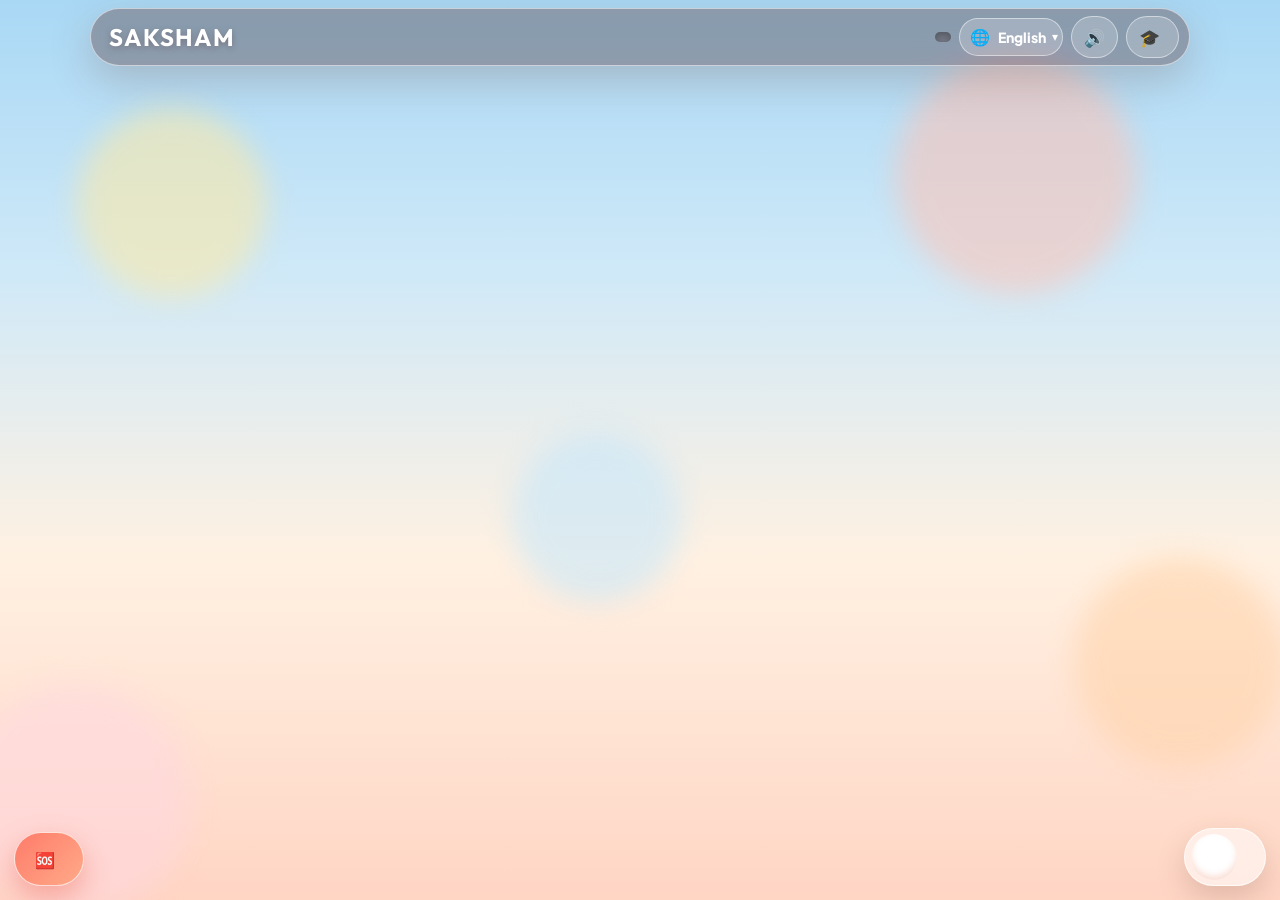
==== commit 7d127a27: "Add 30-Module Grid Tab section to index.html" ====
--- a/index.html
+++ b/index.html
@@ -345,6 +345,21 @@
 function L(en,hi,ta,te,pa){return {en:en,hi:hi,ta:ta,te:te,pa:pa}}
 var lang='en';
 function T(x){return x==null?'':(typeof x==='string'?x:(x[lang]||x.en||''))}
+
+
+</section>
+
+  <!-- 30-MODULE GRID TAB (ACTIVE BY DEFAULT) -->
+<section id="tab-modules30" class="tab-content active">
+  <div class="town-header" style="margin-bottom: 1.5rem;">
+    <h2>🚀 SAKSHAM 30-Module Platform</h2>
+    <div class="progress-badge">
+      <strong id="total-progress-count">0 / 30 Unlocked</strong>
+    </div>
+  </div>
+  
+  <div id="modules-30-grid" class="modules-grid-30"></div>
+</section>
 
 /* =============== UI STRINGS =============== */
 var UI={
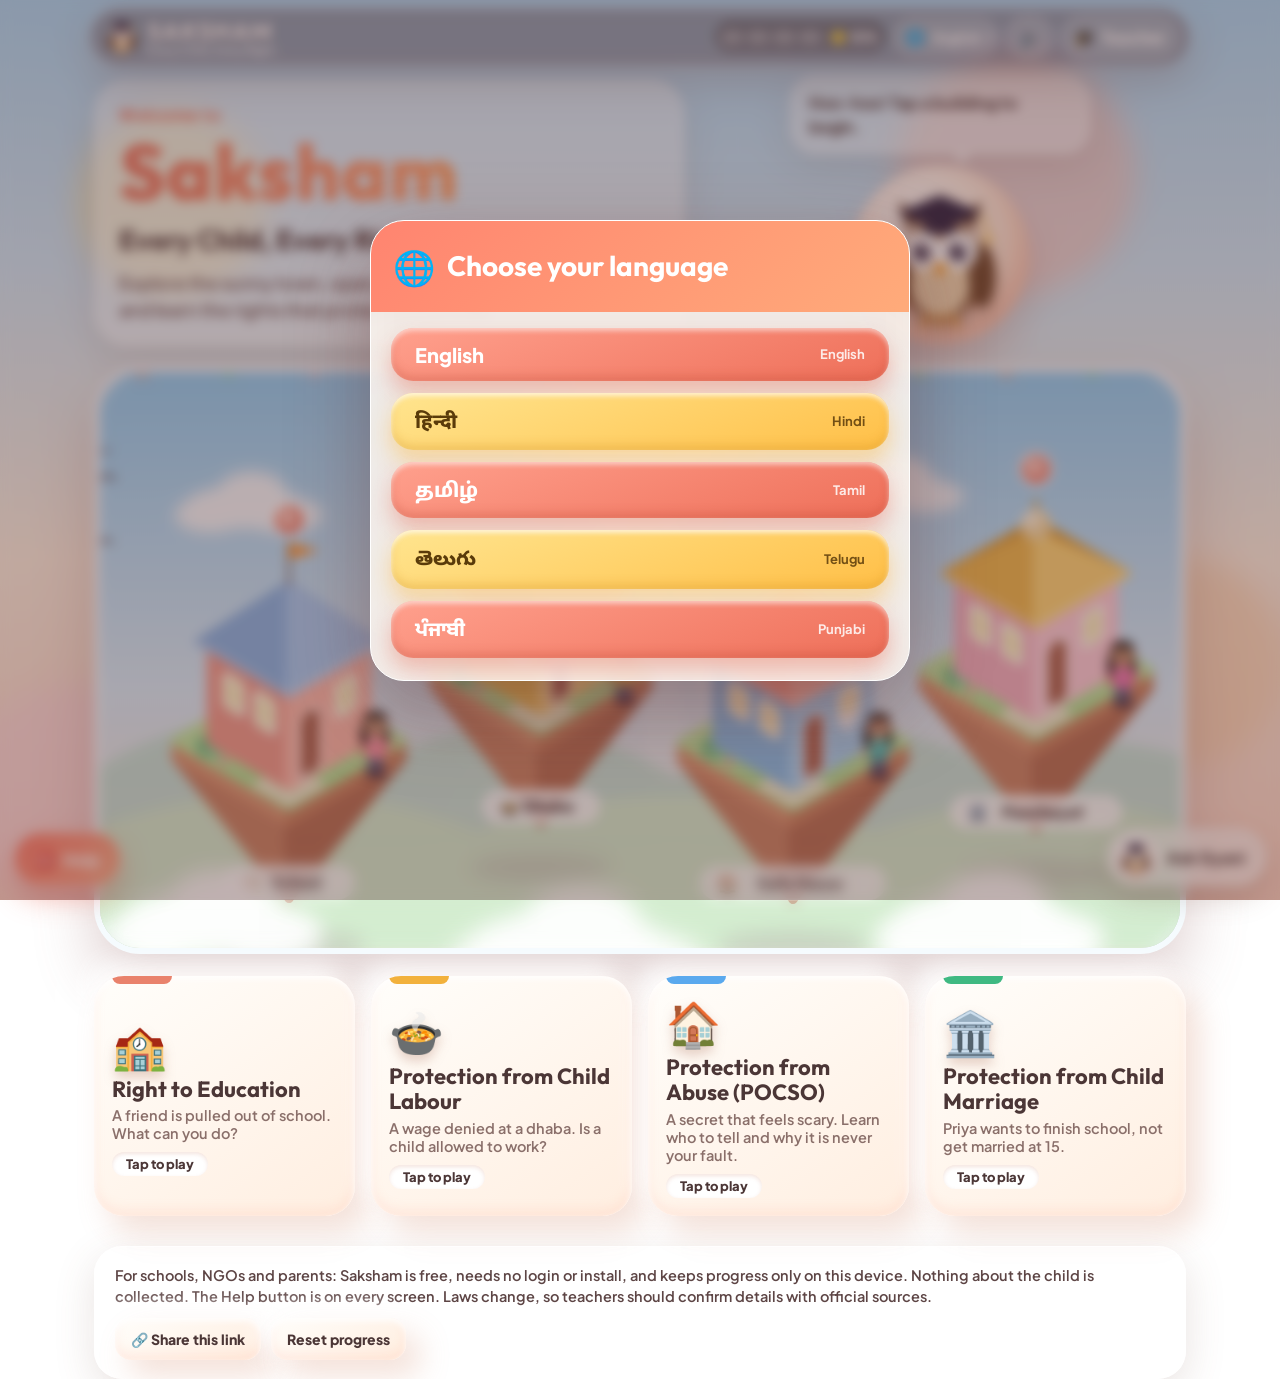
==== commit d422cd08: "Add files via upload" ====
--- a/index.html
+++ b/index.html
@@ -345,21 +345,6 @@
 function L(en,hi,ta,te,pa){return {en:en,hi:hi,ta:ta,te:te,pa:pa}}
 var lang='en';
 function T(x){return x==null?'':(typeof x==='string'?x:(x[lang]||x.en||''))}
-
-
-</section>
-
-  <!-- 30-MODULE GRID TAB (ACTIVE BY DEFAULT) -->
-<section id="tab-modules30" class="tab-content active">
-  <div class="town-header" style="margin-bottom: 1.5rem;">
-    <h2>🚀 SAKSHAM 30-Module Platform</h2>
-    <div class="progress-badge">
-      <strong id="total-progress-count">0 / 30 Unlocked</strong>
-    </div>
-  </div>
-  
-  <div id="modules-30-grid" class="modules-grid-30"></div>
-</section>
 
 /* =============== UI STRINGS =============== */
 var UI={
@@ -1015,8 +1000,6 @@
   busy=false;$('#msgs').scrollTop=$('#msgs').scrollHeight;
 }
 
- 
-
 /* =============== BOOT =============== */
 $('#logoOwl').innerHTML=owl(38);$('#fabOwl').innerHTML=owl(36);$('#chatOwl').innerHTML=owl(40);
 $('#soundBtn').textContent=soundOn?'🔊':'🔇';$('#soundBtn').setAttribute('aria-pressed',soundOn?'true':'false');
@@ -1026,4 +1009,4 @@
 })();
 </script>
 </body>
-</html>
+</html>
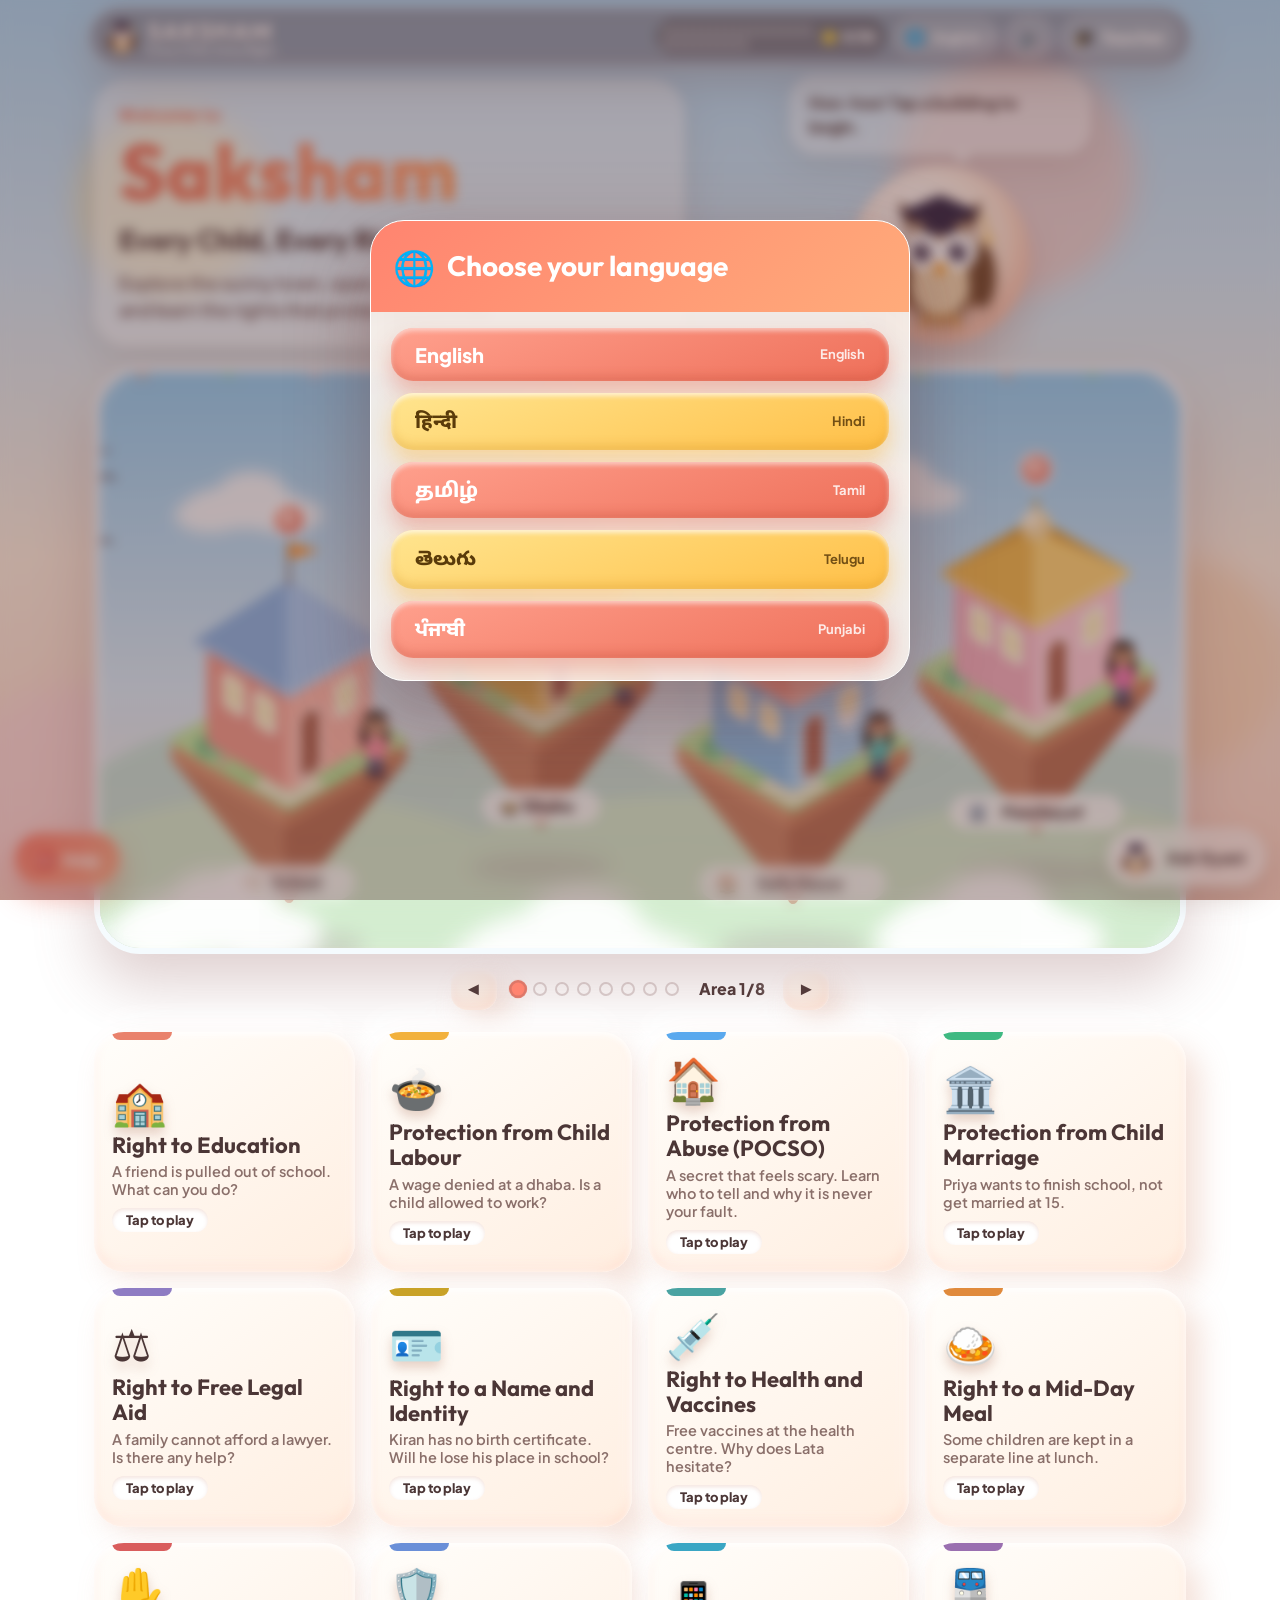
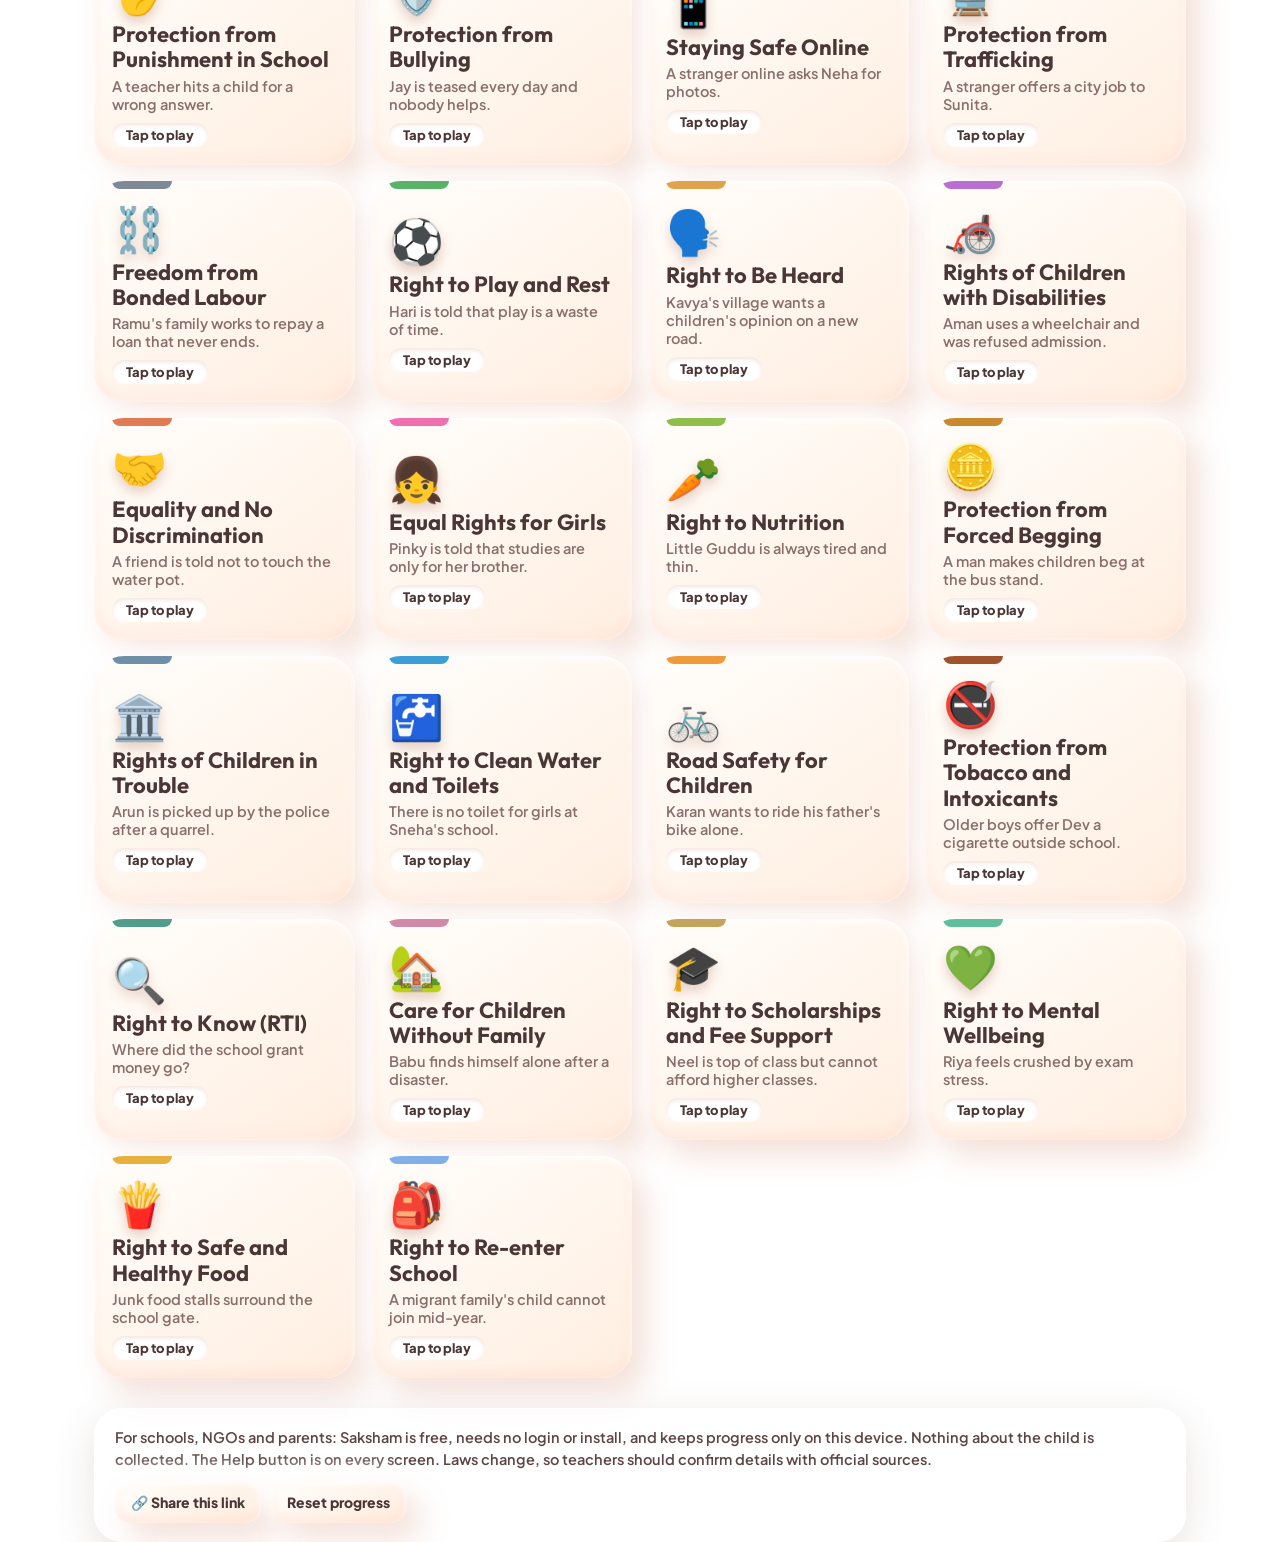
==== commit 4876b9ba: "Change greeting from 'Hello World' to 'Goodbye World'" ====
--- a/index.html
+++ b/index.html
@@ -275,6 +275,15 @@
 @keyframes fall{to{transform:translateY(110vh) rotate(720deg)}}
 @media (prefers-reduced-motion: reduce){*,*::before,*::after{animation-duration:.01ms!important;animation-iteration-count:1!important;transition-duration:.01ms!important;scroll-behavior:auto!important}}
 @media print{.top,.fab,.chat,.modal,.bokeh,#confetti,.noprint{display:none!important}body{background:#fff}.clay,.glass{box-shadow:none!important;border:1px solid #ccc}.key{display:block!important}.view{animation:none}}
+
+.segs{flex-wrap:wrap;gap:2px;max-width:150px}
+.segs .seg,.segs .seg.on{width:6px;height:12px}
+
+.tnav{display:flex;align-items:center;justify-content:center;gap:12px;margin:14px 0 4px;flex-wrap:wrap}
+.tdots{display:flex;gap:4px;align-items:center}
+.tdot{width:14px;height:14px;border-radius:50%;border:0;background:rgba(255,255,255,.7);box-shadow:inset 0 0 0 2px rgba(120,80,80,.25);cursor:pointer;padding:0;margin:0 2px}
+.tdot.on{background:#ff8470;transform:scale(1.3)}
+.tlbl{font-weight:800;min-width:78px;text-align:center}
 </style>
 </head>
 <body>
@@ -339,6 +348,7 @@
 <script>
 (function(){
 'use strict';
+var townPage=null;
 var $=function(s,r){return (r||document).querySelector(s)};
 var esc=function(s){return String(s).replace(/[&<>"']/g,function(c){return {'&':'&amp;','<':'&lt;','>':'&gt;','"':'&quot;',"'":'&#39;'}[c]})};
 var shuffle=function(a){a=a.slice();for(var i=a.length-1;i>0;i--){var j=Math.floor(Math.random()*(i+1));var t=a[i];a[i]=a[j];a[j]=t}return a};
@@ -348,6 +358,7 @@
 
 /* =============== UI STRINGS =============== */
 var UI={
+ area:L('Area','इलाका','பகுதி','ప్రాంతం','ਇਲਾਕਾ'),
  tagline:L('Every Child, Every Right.','हर बच्चा, हर अधिकार।','ஒவ்வொரு குழந்தை, ஒவ்வொரு உரிமை.','ప్రతి బిడ్డ, ప్రతి హక్కు.','ਹਰ ਬੱਚਾ, ਹਰ ਅਧਿਕਾਰ।'),
  teacher:L('Teacher','शिक्षक','ஆசிரியர்','ఉపాధ్యాయులు','ਅਧਿਆਪਕ'),
  help:L('Help','मदद','உதவி','సహాయం','ਮਦਦ'),
@@ -433,6 +444,7 @@
  head:L('Class teacher or headmaster','कक्षा शिक्षक या प्रधानाध्यापक','வகுப்பாசிரியர் அல்லது தலைமையாசிரியர்','క్లాస్ టీచర్ లేదా ప్రధానోపాధ్యాయులు','ਜਮਾਤ ਅਧਿਆਪਕ ਜਾਂ ਮੁੱਖ ਅਧਿਆਪਕ'),
  deo:L('District Education Officer','जिला शिक्षा अधिकारी','மாவட்டக் கல்வி அலுவலர்','జిల్లా విద్యాశాఖ అధికారి','ਜ਼ਿਲ੍ਹਾ ਸਿੱਖਿਆ ਅਧਿਕਾਰੀ')
 };
+var H2={legal:L('Free legal aid helpline 15100'),cyber:L('Cyber crime helpline 1930 or cybercrime.gov.in'),mind:L('Tele-MANAS 14416 (free)'),asha:L('ASHA worker or health centre'),aww:L('Anganwadi worker')};for(var hk in H2)H[hk]=H2[hk];
 var RIGHTS=[
 {
  id:'education',icon:'🏫',color:'#e9826c',
@@ -630,6 +642,1249 @@
   obj:[L('Children know the legal marriage age (18 for girls, 21 for boys).','बच्चे शादी की क़ानूनी उम्र (लड़कियाँ 18, लड़के 21) जानें।'),L('Children learn who can stop a child marriage and how to report.','बच्चे जानें कि बाल विवाह कौन रोक सकता है और शिकायत कैसे करें।')],
   disc:[L('What can education change in a girl\'s future?','शिक्षा किसी लड़की के भविष्य में क्या बदल सकती है?'),L('How can a teacher talk kindly with a family about the law?','शिक्षक किसी परिवार से क़ानून पर प्यार से बात कैसे कर सकता है?')],
   act:L('Class writes a short kind letter from Priya to her family about why she wants to finish school.','कक्षा मिलकर प्रिया की ओर से परिवार को एक छोटा, स्नेह भरा पत्र लिखे कि वह स्कूल क्यों पूरा करना चाहती है।')}
+},
+{
+ id:'legalaid',icon:'⚖️',color:'#8e7cc3',
+ place:L("Legal Aid Office"),
+ title:L("Right to Free Legal Aid"),
+ blurb:L("A family cannot afford a lawyer. Is there any help?"),
+ chars:{
+  asha:{name:L("Asha"),girl:true,shirt:'#ff8fa3',hair:'#1c120d',skin:'#e0ac80'},
+  baba:{name:L("Baba"),adult:true,acc:'mustache',shirt:'#4fb5b0',hair:'#1c120d',skin:'#d79e70'},
+  vakil:{name:L("Lawyer Didi"),girl:true,adult:true,acc:'glasses',shirt:'#7fc77a',hair:'#1c120d',skin:'#c98d62'}
+ },
+ steps:[
+  {t:'story',bg:'home',prop:'⚖️',text:L("A neighbour wants to take the small field that feeds Asha's family. Baba has the papers, but they cannot afford a lawyer."),
+   cast:[{who:'asha',mood:'worried',say:L("Baba, who will speak for us in court?")},{who:'baba',mood:'sad'}]},
+  {t:'story',bg:'school',prop:'📜',text:L("At school, Asha hears about a free legal aid centre in the district."),
+   cast:[{who:'vakil',mood:'happy',say:L("Anyone who cannot afford a lawyer can get one free.")},{who:'asha',mood:'surprised'}]},
+  {t:'choice',bg:'field',prop:'🌾',text:L("What should Asha's family do?"),
+   cast:[{who:'asha',mood:'worried'},{who:'baba',mood:'sad'}],
+   options:[
+    {label:L("Visit the District Legal Services Authority or call 15100 for a free lawyer."),ok:true,bg:'school',
+     text:L("A legal aid lawyer studies the papers and speaks for the family in court at no cost. The field stays with them."),
+     cast:[{who:'vakil',mood:'happy'},{who:'asha',mood:'happy',wave:true},{who:'baba',mood:'happy'}]},
+    {label:L("Give up the field. Lawyers cost too much."),ok:false,bg:'field',
+     text:L("The neighbour takes the field and the family loses its income, even though the law was on their side. Giving up is not the only choice."),
+     cast:[{who:'baba',mood:'sad'}]},
+    {label:L("Pay a stranger who promises to fix it fast."),ok:false,bg:'home',
+     text:L("The stranger takes the money and does nothing. Always use official free legal aid instead of paying unknown people."),
+     cast:[{who:'asha',mood:'worried'},{who:'baba',mood:'sad'}]}
+   ]}
+ ],
+ law:{act:L("Legal Services Authorities Act, 1987 (Article 39A)"),
+  points:[
+   L("Children, women, people from SC/ST communities, persons with disabilities and people with low income can get a free lawyer."),
+   L("Free legal aid is given by the National, State and District Legal Services Authorities."),
+   L("Every district has a Legal Services Authority at the district court."),
+   L("The legal aid helpline 15100 can guide you. Help is free.")],
+  remember:L("Justice is not only for those who can pay."),
+  help:[H.legal,H.child,H.sarpanch]},
+ quiz:[
+  {q:L("Who can get a free lawyer?"),o:[L("Only rich families"),L("Only adults"),L("Children and people who cannot afford one")],a:2},
+  {q:L("Which helpline guides you to free legal aid?"),o:[L("999"),L("15100"),L("1800")],a:1},
+  {q:L("Where can a family find a Legal Services Authority?"),o:[L("Only in one city"),L("In every district"),L("Only abroad")],a:1}
+ ],
+ teach:{
+  obj:[L("Explain that free legal aid exists for those who cannot afford a lawyer."),L("Show children how to find the district legal aid office or 15100.")],
+  disc:[L("Why is it unfair if only rich people can use the courts?"),L("Who in our village or town could help a family find legal aid?")],
+  act:L("Make a poster: 'Free lawyer? Call 15100'.")}
+},
+{
+ id:'identity',icon:'🪪',color:'#c9a227',
+ place:L("Registry Office"),
+ title:L("Right to a Name and Identity"),
+ blurb:L("Kiran has no birth certificate. Will he lose his place in school?"),
+ chars:{
+  kiran:{name:L("Kiran"),shirt:'#6aa5ff',hair:'#1c120d',skin:'#d79e70'},
+  amma:{name:L("Amma"),girl:true,adult:true,acc:'scarf',scarf:'#d9609a',shirt:'#d9609a',hair:'#1c120d',skin:'#c98d62'},
+  clerk:{name:L("Registrar"),adult:true,acc:'glasses',shirt:'#4dbdb5',hair:'#1c120d',skin:'#d09a6e'}
+ },
+ steps:[
+  {t:'story',bg:'home',prop:'🪪',text:L("Kiran was born at home and never got a birth certificate. Now his school asks for proof of age."),
+   cast:[{who:'amma',mood:'worried',say:L("We never made one. What will we do?")},{who:'kiran',mood:'sad'}]},
+  {t:'story',bg:'school',prop:'🏫',text:L("Kiran is afraid he will be sent away from class."),
+   cast:[{who:'kiran',mood:'worried',say:L("Will they stop me from studying?")}]},
+  {t:'choice',bg:'home',prop:'📄',text:L("What should Kiran's family do?"),
+   cast:[{who:'kiran',mood:'worried'},{who:'amma',mood:'worried'}],
+   options:[
+    {label:L("Stop sending Kiran to school."),ok:false,bg:'home',
+     text:L("Kiran loses months of study. No child should leave school only because a paper is missing."),
+     cast:[{who:'kiran',mood:'sad'}]},
+    {label:L("Ask the teacher for help and register the birth at the local registrar or panchayat office."),ok:true,bg:'school',
+     text:L("The registrar explains the late registration process and helps the family. Meanwhile Kiran keeps attending school and gets his certificate."),
+     cast:[{who:'clerk',mood:'happy'},{who:'kiran',mood:'happy',wave:true},{who:'amma',mood:'happy'}]},
+    {label:L("Hide his age and make up a date."),ok:false,bg:'home',
+     text:L("A false date can cause problems for years. There is a proper, free way to fix this."),
+     cast:[{who:'amma',mood:'worried'},{who:'kiran',mood:'worried'}]}
+   ]}
+ ],
+ law:{act:L("Registration of Births and Deaths Act, 1969 and the RTE Act, 2009 (Section 14)"),
+  points:[
+   L("Every birth must be registered, ideally within 21 days, and the first copy is free."),
+   L("Births that were not registered in time can still be registered later through the registrar."),
+   L("A school cannot refuse admission to a child only because he has no age proof or birth certificate."),
+   L("A name and identity are part of every child's rights.")],
+  remember:L("I have a name, and I count."),
+  help:[H.head,H.sarpanch,H.child]},
+ quiz:[
+  {q:L("Can a school refuse a child only for lacking a birth certificate?"),o:[L("No, admission cannot be denied for lack of age proof"),L("Only in class 8"),L("Yes, always")],a:0},
+  {q:L("Within how many days should a birth ideally be registered?"),o:[L("365"),L("21"),L("90")],a:1},
+  {q:L("Can a late birth still be registered?"),o:[L("Never"),L("Only for girls"),L("Yes, through the registrar")],a:2}
+ ],
+ teach:{
+  obj:[L("Explain that every child has a right to a name and a registered birth."),L("Teach children that missing papers should not stop schooling.")],
+  disc:[L("Why are birth certificates useful?"),L("Who can a family ask for help with registration?")],
+  act:L("Children draw their own 'identity card' with name, village and a dream.")}
+},
+{
+ id:'vaccine',icon:'💉',color:'#4aa3a2',
+ place:L("Health Centre"),
+ title:L("Right to Health and Vaccines"),
+ blurb:L("Free vaccines at the health centre. Why does Lata hesitate?"),
+ chars:{
+  lata:{name:L("Lata"),girl:true,shirt:'#e56aa7',hair:'#1c120d',skin:'#c98d62'},
+  didi:{name:L("ASHA Didi"),girl:true,adult:true,shirt:'#b58de0',hair:'#1c120d',skin:'#d09a6e'},
+  papa:{name:L("Papa"),adult:true,shirt:'#c95b5b',hair:'#1c120d',skin:'#e8b98a'}
+ },
+ steps:[
+  {t:'story',bg:'home',prop:'🍼',text:L("Lata's baby brother is two months old. A neighbour says vaccines are dangerous, so Papa is unsure."),
+   cast:[{who:'papa',mood:'worried',say:L("People say injections make babies sick.")},{who:'lata',mood:'worried'}]},
+  {t:'story',bg:'school',prop:'🩺',text:L("ASHA Didi, the village health worker, comes to visit."),
+   cast:[{who:'didi',mood:'happy',say:L("Vaccines are free and protect babies from serious diseases.")}]},
+  {t:'choice',bg:'home',prop:'💉',text:L("What should Lata do?"),
+   cast:[{who:'lata',mood:'worried'},{who:'papa',mood:'worried'},{who:'didi',mood:'happy'}],
+   options:[
+    {label:L("Skip the vaccines to be safe."),ok:false,bg:'home',
+     text:L("The baby is not protected. Diseases like measles, polio and whooping cough can be serious for unvaccinated children."),
+     cast:[{who:'lata',mood:'sad'}]},
+    {label:L("Believe the neighbour's forwarded message."),ok:false,bg:'home',
+     text:L("Unverified messages are often wrong. Ask a health worker or doctor for real information."),
+     cast:[{who:'papa',mood:'worried'}]},
+    {label:L("Ask ASHA Didi and the doctor your questions, then take the baby for the free vaccines."),ok:true,bg:'school',
+     text:L("The doctor answers every question. The baby gets vaccines on schedule and the family keeps the vaccination card safe."),
+     cast:[{who:'didi',mood:'happy'},{who:'papa',mood:'happy'},{who:'lata',mood:'happy',wave:true}]}
+   ]}
+ ],
+ law:{act:L("Universal Immunisation Programme and Article 21 (Right to Life and Health)"),
+  points:[
+   L("Government health centres give childhood vaccines free of cost."),
+   L("Vaccines protect children from diseases like polio, measles, TB and diphtheria."),
+   L("Keep the child's vaccination card safe and bring it to every visit."),
+   L("ASHA workers and Anganwadi workers help families with the schedule.")],
+  remember:L("Healthy children are a right, and vaccines help protect them."),
+  help:[H.asha,H.head,H.child]},
+ quiz:[
+  {q:L("Are childhood vaccines at government centres free?"),o:[L("Yes"),L("Only for adults"),L("No")],a:0},
+  {q:L("Who can answer questions about vaccines?"),o:[L("Nobody"),L("A random forwarded message"),L("A health worker or doctor")],a:2},
+  {q:L("What should you keep safe?"),o:[L("Nothing"),L("Old bills"),L("Vaccination card")],a:2}
+ ],
+ teach:{
+  obj:[L("Explain that free vaccines are part of the right to health."),L("Teach children to trust health workers over rumours.")],
+  disc:[L("Why can rumours be harmful?"),L("How can we check if health news is true?")],
+  act:L("Make a 'Check before you share' card for health messages.")}
+},
+{
+ id:'meal',icon:'🍛',color:'#e08a3c',
+ place:L("School Kitchen"),
+ title:L("Right to a Mid-Day Meal"),
+ blurb:L("Some children are kept in a separate line at lunch."),
+ chars:{
+  sana:{name:L("Sana"),girl:true,shirt:'#5a9cf0',hair:'#1c120d',skin:'#d09a6e'},
+  rohan:{name:L("Rohan"),shirt:'#f0b34a',hair:'#1c120d',skin:'#e8b98a'},
+  cook:{name:L("Cook Aunty"),girl:true,adult:true,shirt:'#8a8fa3',hair:'#1c120d',skin:'#e0ac80'},
+  sir:{name:L("Principal Sir"),adult:true,acc:'glasses',shirt:'#ff8fa3',hair:'#1c120d',skin:'#d79e70'}
+ },
+ steps:[
+  {t:'story',bg:'school',prop:'🍛',text:L("Every day the school serves a free hot meal. But today the cook asks Rohan and Sana to sit apart from the other children."),
+   cast:[{who:'cook',mood:'angry',say:L("You two sit at the back.")},{who:'sana',mood:'sad'}]},
+  {t:'story',bg:'school',prop:'🥣',text:L("Rohan stops eating. He says he would rather go hungry."),
+   cast:[{who:'rohan',mood:'sad',say:L("I do not want to eat alone.")}]},
+  {t:'choice',bg:'school',prop:'🍛',text:L("What should Sana do?"),
+   cast:[{who:'sana',mood:'worried'},{who:'rohan',mood:'sad'}],
+   options:[
+    {label:L("Tell Principal Sir. Every child has the same right to the meal, sitting together."),ok:true,bg:'school',
+     text:L("The principal speaks to the cook and the staff. All children eat together, and the school displays the meal menu on the wall."),
+     cast:[{who:'sir',mood:'happy'},{who:'sana',mood:'happy',wave:true},{who:'rohan',mood:'happy'}]},
+    {label:L("Stay silent. It is only lunch."),ok:false,bg:'school',
+     text:L("Children go hungry and feel ashamed. The meal is a right for every child, not a favour."),
+     cast:[{who:'rohan',mood:'sad'}]},
+    {label:L("Refuse to eat the school meal forever."),ok:false,bg:'home',
+     text:L("Going hungry hurts you most. It is better to report the problem to someone who can fix it."),
+     cast:[{who:'sana',mood:'worried'}]}
+   ]}
+ ],
+ law:{act:L("National Food Security Act, 2013 (PM POSHAN scheme)"),
+  points:[
+   L("Children in classes 1 to 8 in government and aided schools have a right to a free, hot cooked meal on school days."),
+   L("Food must be served without discrimination by caste, religion or gender."),
+   L("Children can tell the headmaster or the School Management Committee if the meal is not served or is poor."),
+   L("Hygiene and quality are the school's responsibility.")],
+  remember:L("Every child has an equal place at the table."),
+  help:[H.head,H.teacher,H.deo]},
+ quiz:[
+  {q:L("Who has a right to the mid-day meal?"),o:[L("Every child in classes 1 to 8 of eligible schools"),L("Only teachers"),L("Only some children")],a:0},
+  {q:L("Can children be made to sit separately by caste?"),o:[L("Yes"),L("Only sometimes"),L("No, it is not allowed")],a:2},
+  {q:L("Who can you tell if the meal is not given?"),o:[L("Nobody"),L("The headmaster"),L("The cook only")],a:1}
+ ],
+ teach:{
+  obj:[L("Explain that the school meal is a right, served equally."),L("Teach children to report unfair treatment to a trusted adult.")],
+  disc:[L("Why does eating together matter?"),L("How can a school make sure meals are fair?")],
+  act:L("Class designs a fair-meal charter for the school wall.")}
+},
+{
+ id:'corporal',icon:'✋',color:'#d95d5d',
+ place:L("Classroom"),
+ title:L("Protection from Punishment in School"),
+ blurb:L("A teacher hits a child for a wrong answer."),
+ chars:{
+  farah:{name:L("Farah"),girl:true,shirt:'#ff8fa3',hair:'#1c120d',skin:'#e8b98a'},
+  zaid:{name:L("Zaid"),shirt:'#4fb5b0',hair:'#1c120d',skin:'#e0ac80'},
+  mr:{name:L("Strict Sir"),adult:true,acc:'mustache',shirt:'#7fc77a',hair:'#1c120d',skin:'#d79e70'},
+  head:{name:L("Headmistress"),girl:true,adult:true,acc:'glasses',shirt:'#6aa5ff',hair:'#1c120d',skin:'#c98d62'}
+ },
+ steps:[
+  {t:'story',bg:'school',prop:'📝',text:L("Zaid gets a sum wrong. Strict Sir hits his hand with a ruler in front of everyone."),
+   cast:[{who:'mr',mood:'angry',say:L("Learn it properly!")},{who:'zaid',mood:'sad'}]},
+  {t:'story',bg:'school',prop:'😢',text:L("Zaid is afraid to come to school the next day."),
+   cast:[{who:'zaid',mood:'worried',say:L("I do not want to go back.")},{who:'farah',mood:'worried'}]},
+  {t:'choice',bg:'school',prop:'✋',text:L("What should Farah and Zaid do?"),
+   cast:[{who:'farah',mood:'worried'},{who:'zaid',mood:'sad'}],
+   options:[
+    {label:L("Say nothing. Teachers are always right."),ok:false,bg:'school',
+     text:L("Zaid keeps being afraid and his learning suffers. Fear does not help children learn."),
+     cast:[{who:'zaid',mood:'sad'}]},
+    {label:L("Tell parents and the Headmistress. Hitting a child in school is not allowed."),ok:true,bg:'school',
+     text:L("The Headmistress listens, speaks to the teacher and records the complaint. Classes become calmer and kinder."),
+     cast:[{who:'head',mood:'happy'},{who:'zaid',mood:'happy',wave:true},{who:'farah',mood:'happy'}]},
+    {label:L("Hit the teacher back."),ok:false,bg:'school',
+     text:L("That puts you in danger and trouble. Report it safely instead."),
+     cast:[{who:'farah',mood:'worried'}]}
+   ]}
+ ],
+ law:{act:L("Right to Education Act, 2009 (Section 17)"),
+  points:[
+   L("No child can be physically punished or mentally harassed in school."),
+   L("A teacher who does so can face disciplinary action."),
+   L("Children can complain to the headmaster, the School Management Committee or the education officer."),
+   L("Learning grows with encouragement, not fear.")],
+  remember:L("Learning should never hurt."),
+  help:[H.head,H.deo,H.child]},
+ quiz:[
+  {q:L("Can a teacher legally hit a child in school?"),o:[L("Only for older children"),L("No, it is not allowed"),L("Yes, to teach discipline")],a:1},
+  {q:L("Who can you complain to first?"),o:[L("A stranger"),L("Nobody"),L("Headmaster or parents")],a:2},
+  {q:L("What helps learning most?"),o:[L("Shouting"),L("Fear"),L("Encouragement")],a:2}
+ ],
+ teach:{
+  obj:[L("Explain that corporal punishment and humiliation are illegal."),L("Teach children how to complain safely.")],
+  disc:[L("How can teachers correct mistakes without fear?"),L("Who should a child tell if they are hurt at school?")],
+  act:L("Class writes five 'kind classroom rules'.")}
+},
+{
+ id:'bully',icon:'🛡️',color:'#6a8fd8',
+ place:L("School Ground"),
+ title:L("Protection from Bullying"),
+ blurb:L("Jay is teased every day and nobody helps."),
+ chars:{
+  jay:{name:L("Jay"),shirt:'#6aa5ff',hair:'#1c120d',skin:'#e0ac80'},
+  mira:{name:L("Mira"),girl:true,shirt:'#d9609a',hair:'#1c120d',skin:'#d79e70'},
+  bully:{name:L("Vicky"),shirt:'#4dbdb5',hair:'#1c120d',skin:'#c98d62'},
+  miss:{name:L("Counsellor Miss"),girl:true,adult:true,shirt:'#e56aa7',hair:'#1c120d',skin:'#d09a6e'}
+ },
+ steps:[
+  {t:'story',bg:'school',prop:'😞',text:L("Vicky and his friends call Jay names and hide his bag every day."),
+   cast:[{who:'bully',mood:'angry',say:L("Hey, loser!")},{who:'jay',mood:'sad'}]},
+  {t:'story',bg:'school',prop:'👀',text:L("Mira sees it happen. She is worried but nervous."),
+   cast:[{who:'mira',mood:'worried',say:L("This is not okay. What can I do?")}]},
+  {t:'choice',bg:'school',prop:'🛡️',text:L("What should Mira do?"),
+   cast:[{who:'mira',mood:'worried'},{who:'jay',mood:'sad'}],
+   options:[
+    {label:L("Laugh along so Vicky does not tease her."),ok:false,bg:'school',
+     text:L("The bullying gets worse, and Jay feels completely alone. Joining in hurts people."),
+     cast:[{who:'jay',mood:'sad'}]},
+    {label:L("Hit Vicky."),ok:false,bg:'school',
+     text:L("Violence makes things worse and puts you in trouble. Get a trusted adult involved instead."),
+     cast:[{who:'mira',mood:'worried'}]},
+    {label:L("Stand with Jay, and tell a teacher or counsellor together."),ok:true,bg:'school',
+     text:L("The school talks to Vicky, supports Jay and starts an anti-bullying circle. Jay feels safe again."),
+     cast:[{who:'miss',mood:'happy'},{who:'mira',mood:'happy',wave:true},{who:'jay',mood:'happy'}]}
+   ]}
+ ],
+ law:{act:L("RTE Act, 2009 (Section 17), School Safety Guidelines (Ministry of Education) and the IT Act, 2000 for online abuse"),
+  points:[
+   L("Schools must keep children safe from physical and mental harassment, including bullying."),
+   L("Many schools must have a complaint system and a safety committee."),
+   L("Online bullying and sharing hurtful images can be reported as cyber offences."),
+   L("Standing up with a friend and telling an adult is brave and helpful.")],
+  remember:L("Kindness is strength. Speak up for others."),
+  help:[H.teacher,H.head,H.child]},
+ quiz:[
+  {q:L("Is bullying okay if it is 'just a joke'?"),o:[L("Yes"),L("No, it hurts people"),L("Only sometimes")],a:1},
+  {q:L("What helps most when you see bullying?"),o:[L("Join in"),L("Support the child and tell an adult"),L("Ignore it")],a:1},
+  {q:L("Can online bullying be reported?"),o:[L("No"),L("Yes"),L("Only to friends")],a:1}
+ ],
+ teach:{
+  obj:[L("Explain that bullying is harmful and not acceptable."),L("Teach children to support peers and report safely.")],
+  disc:[L("How does bullying feel for the child?"),L("What can a bystander do safely?")],
+  act:L("Class creates a 'be a buddy' pledge.")}
+},
+{
+ id:'online',icon:'📱',color:'#3aa6c4',
+ place:L("Cyber Cafe"),
+ title:L("Staying Safe Online"),
+ blurb:L("A stranger online asks Neha for photos."),
+ chars:{
+  neha:{name:L("Neha"),girl:true,shirt:'#e56aa7',hair:'#1c120d',skin:'#d79e70'},
+  bhai:{name:L("Bhaiya"),adult:true,shirt:'#b58de0',hair:'#1c120d',skin:'#c98d62'},
+  stranger:{name:L("Online Friend"),adult:true,shirt:'#c95b5b',hair:'#1c120d',skin:'#d09a6e'}
+ },
+ steps:[
+  {t:'story',bg:'home',prop:'📱',text:L("Neha chats with a new 'friend' online who says he is her age. He is kind and gives compliments."),
+   cast:[{who:'stranger',mood:'happy',say:L("You are so mature. Send me a photo and keep it secret.")},{who:'neha',mood:'worried'}]},
+  {t:'story',bg:'home',prop:'🤔',text:L("The messages become uncomfortable. He asks for private pictures and tells her not to tell anyone."),
+   cast:[{who:'neha',mood:'worried',say:L("This feels wrong.")}]},
+  {t:'choice',bg:'home',prop:'📱',text:L("What should Neha do?"),
+   cast:[{who:'neha',mood:'worried'}],
+   options:[
+    {label:L("Stop replying, take screenshots, block him, tell a trusted adult and report it."),ok:true,bg:'home',
+     text:L("Her brother helps her report the account at cybercrime.gov.in. Neha is not blamed. She did the right thing."),
+     cast:[{who:'bhai',mood:'happy'},{who:'neha',mood:'happy',wave:true}]},
+    {label:L("Send the photos so he stays friendly."),ok:false,bg:'home',
+     text:L("Private pictures can be misused and spread. Real friends never pressure you or ask for secrets."),
+     cast:[{who:'neha',mood:'sad'}]},
+    {label:L("Meet him alone to sort things out."),ok:false,bg:'home',
+     text:L("Meeting an online stranger alone is dangerous. Always involve a trusted adult."),
+     cast:[{who:'neha',mood:'worried'}]}
+   ]}
+ ],
+ law:{act:L("IT Act, 2000 (Section 67B) and POCSO Act, 2012"),
+  points:[
+   L("Sharing, asking for or keeping sexual images of a child is a serious crime."),
+   L("A child who is pressured online is never at fault."),
+   L("Report at cybercrime.gov.in or call 1930. Childline 1098 also helps."),
+   L("Do not share passwords, photos or your address with people you only know online.")],
+  remember:L("My safety comes first. I can block, tell and report."),
+  help:[H.cyber,H.child,H.trusted]},
+ quiz:[
+  {q:L("Who is at fault if an adult pressures a child online?"),o:[L("The adult"),L("The child"),L("Both")],a:0},
+  {q:L("What should you do first when a stranger makes you uncomfortable?"),o:[L("Share more"),L("Keep it secret"),L("Stop, save proof and tell a trusted adult")],a:2},
+  {q:L("Where can cyber crimes be reported?"),o:[L("Only at school"),L("Nowhere"),L("cybercrime.gov.in")],a:2}
+ ],
+ teach:{
+  obj:[L("Explain basic online safety and reporting."),L("Teach children that secrets that scare them should be told.")],
+  disc:[L("What information should never be shared online?"),L("Who are our trusted adults for online worries?")],
+  act:L("Children list three online safety rules without sharing personal stories.")}
+},
+{
+ id:'trafficking',icon:'🚆',color:'#9a6fb0',
+ place:L("Railway Station"),
+ title:L("Protection from Trafficking"),
+ blurb:L("A stranger offers a city job to Sunita."),
+ chars:{
+  sunita:{name:L("Sunita"),girl:true,shirt:'#5a9cf0',hair:'#1c120d',skin:'#c98d62'},
+  agent:{name:L("Agent Uncle"),adult:true,acc:'mustache',shirt:'#f0b34a',hair:'#1c120d',skin:'#d09a6e'},
+  guard:{name:L("Station Guard"),adult:true,shirt:'#8a8fa3',hair:'#1c120d',skin:'#e8b98a'},
+  didi:{name:L("Childline Didi"),girl:true,adult:true,acc:'glasses',shirt:'#ff8fa3',hair:'#1c120d',skin:'#e0ac80'}
+ },
+ steps:[
+  {t:'story',bg:'home',prop:'🚆',text:L("A well-dressed man tells Sunita's family he will find her a good job in the city and pay for everything."),
+   cast:[{who:'agent',mood:'happy',say:L("She will earn well. Just send her with me today.")},{who:'sunita',mood:'worried'}]},
+  {t:'story',bg:'home',prop:'😟',text:L("Sunita feels something is wrong. No papers, no address, no phone number."),
+   cast:[{who:'sunita',mood:'worried',say:L("Where exactly will I work?")}]},
+  {t:'choice',bg:'home',prop:'🚆',text:L("What should Sunita do?"),
+   cast:[{who:'sunita',mood:'worried'}],
+   options:[
+    {label:L("Go with him. He seems nice."),ok:false,bg:'home',
+     text:L("Promises of easy jobs are a common trick. Children can be trapped, forced to work and kept away from family."),
+     cast:[{who:'sunita',mood:'sad'}]},
+    {label:L("Refuse, tell a teacher or call Childline 1098 or 112."),ok:true,bg:'school',
+     text:L("The authorities check the man's claims. He cannot show any papers. The family is protected and Sunita stays safe at home and in school."),
+     cast:[{who:'didi',mood:'happy'},{who:'sunita',mood:'happy',wave:true}]},
+    {label:L("Leave quietly at night to look for work alone."),ok:false,bg:'home',
+     text:L("Going alone is dangerous. Safe help is available through trusted adults and Childline."),
+     cast:[{who:'sunita',mood:'worried'}]}
+   ]}
+ ],
+ law:{act:L("Article 23 of the Constitution and the Immoral Traffic (Prevention) Act, 1956"),
+  points:[
+   L("Trafficking of human beings and forced labour are banned by the Constitution."),
+   L("Taking, selling or moving a child for work or exploitation is a serious crime."),
+   L("Anyone can report suspicious cases to Childline 1098 or the police at 112."),
+   L("A child who has been trafficked is a victim, never a criminal, and is entitled to protection.")],
+  remember:L("A real job offer never needs secrecy or hurry."),
+  help:[H.child,H.police,H.teacher]},
+ quiz:[
+  {q:L("Is it safe to go with a stranger who promises a job?"),o:[L("Only at night"),L("Yes"),L("No, always check with trusted adults")],a:2},
+  {q:L("Whom can you call to report?"),o:[L("Only a friend"),L("1098 or 112"),L("Nobody")],a:1},
+  {q:L("Is a trafficked child treated as a criminal?"),o:[L("No, as a victim to protect"),L("Sometimes"),L("Yes")],a:0}
+ ],
+ teach:{
+  obj:[L("Explain that trafficking is a crime and children are protected."),L("Teach warning signs of false job offers.")],
+  disc:[L("What are signs that an offer is not safe?"),L("How can a community watch out for children?")],
+  act:L("Class makes a poster: 'Check. Ask. Call 1098'.")}
+},
+{
+ id:'bonded',icon:'⛓️',color:'#7d8a96',
+ place:L("Brick Kiln"),
+ title:L("Freedom from Bonded Labour"),
+ blurb:L("Ramu's family works to repay a loan that never ends."),
+ chars:{
+  ramu:{name:L("Ramu"),shirt:'#ff8fa3',hair:'#1c120d',skin:'#d09a6e'},
+  maa:{name:L("Maa"),girl:true,adult:true,acc:'scarf',scarf:'#4fb5b0',shirt:'#4fb5b0',hair:'#1c120d',skin:'#e8b98a'},
+  owner:{name:L("Kiln Owner"),adult:true,acc:'mustache',shirt:'#7fc77a',hair:'#1c120d',skin:'#e0ac80'},
+  officer:{name:L("Labour Officer"),girl:true,adult:true,acc:'glasses',shirt:'#6aa5ff',hair:'#1c120d',skin:'#d79e70'}
+ },
+ steps:[
+  {t:'story',bg:'field',prop:'⛓️',text:L("Ramu's parents took a loan from the kiln owner. They work every day, but the debt never shrinks."),
+   cast:[{who:'owner',mood:'angry',say:L("You still owe me. Work harder, and the boy works too.")},{who:'ramu',mood:'sad'}]},
+  {t:'story',bg:'home',prop:'😔',text:L("Ramu cannot go to school. His family is told they cannot leave until the debt is cleared."),
+   cast:[{who:'maa',mood:'sad',say:L("We are trapped, beta.")}]},
+  {t:'choice',bg:'field',prop:'⛓️',text:L("What can Ramu do?"),
+   cast:[{who:'ramu',mood:'worried'},{who:'maa',mood:'sad'}],
+   options:[
+    {label:L("Accept it. Debts must be paid forever."),ok:false,bg:'field',
+     text:L("The family stays trapped across years. The law says this kind of forced work is not allowed."),
+     cast:[{who:'ramu',mood:'sad'}]},
+    {label:L("Steal from the owner."),ok:false,bg:'field',
+     text:L("This puts the family in more danger. Official rescue is the safe way."),
+     cast:[{who:'ramu',mood:'worried'}]},
+    {label:L("Tell a teacher or call the helpline, so the Labour Officer or District Magistrate can help."),ok:true,bg:'school',
+     text:L("Officials come, free the family and cancel the illegal debt. Ramu returns to school and the family gets support to start again."),
+     cast:[{who:'officer',mood:'happy'},{who:'ramu',mood:'happy',wave:true},{who:'maa',mood:'happy'}]}
+   ]}
+ ],
+ law:{act:L("Bonded Labour System (Abolition) Act, 1976 and Article 23"),
+  points:[
+   L("Forcing a person to work to repay a debt is illegal bonded labour."),
+   L("All bonded labour debts are legally cancelled and the person is freed."),
+   L("Freed workers are entitled to rehabilitation support."),
+   L("Anyone can inform the District Magistrate, police or Childline 1098.")],
+  remember:L("No debt can take away a person's freedom."),
+  help:[H.child,H.police,H.sarpanch]},
+ quiz:[
+  {q:L("Is bonded labour legal?"),o:[L("Only for loans"),L("No, it is banned"),L("Yes")],a:1},
+  {q:L("What happens to bonded debt once freed?"),o:[L("Nothing"),L("It is cancelled"),L("It doubles")],a:1},
+  {q:L("Who can you tell?"),o:[L("No one"),L("Only the owner"),L("Teacher, Childline, police")],a:2}
+ ],
+ teach:{
+  obj:[L("Explain that bonded labour is illegal and workers are entitled to freedom and support."),L("Teach children whom to inform.")],
+  disc:[L("Why can debt make people feel trapped?"),L("How can communities help families get fair loans?")],
+  act:L("Class discusses fair work and writes a short 'rights of workers' poem.")}
+},
+{
+ id:'play',icon:'⚽',color:'#58b368',
+ place:L("Playground"),
+ title:L("Right to Play and Rest"),
+ blurb:L("Hari is told that play is a waste of time."),
+ chars:{
+  hari:{name:L("Hari"),shirt:'#6aa5ff',hair:'#1c120d',skin:'#e8b98a'},
+  tina:{name:L("Tina"),girl:true,shirt:'#d9609a',hair:'#1c120d',skin:'#e0ac80'},
+  mamu:{name:L("Uncle"),adult:true,shirt:'#4dbdb5',hair:'#1c120d',skin:'#d79e70'},
+  coach:{name:L("PT Teacher"),girl:true,adult:true,shirt:'#e56aa7',hair:'#1c120d',skin:'#c98d62'}
+ },
+ steps:[
+  {t:'story',bg:'field',prop:'⚽',text:L("Hari loves football but his uncle says games are a waste and he should study or work all day."),
+   cast:[{who:'mamu',mood:'angry',say:L("No more playing. Books only!")},{who:'hari',mood:'sad'}]},
+  {t:'story',bg:'school',prop:'🏃',text:L("Tina tells Hari that his school has a sports period and playground."),
+   cast:[{who:'tina',mood:'happy',say:L("Play helps our health and our minds.")}]},
+  {t:'choice',bg:'field',prop:'⚽',text:L("What should Hari do?"),
+   cast:[{who:'hari',mood:'worried'},{who:'tina',mood:'happy'}],
+   options:[
+    {label:L("Talk to the PT teacher and ask her to explain to his uncle why play matters."),ok:true,bg:'school',
+     text:L("The PT teacher shows the family how sport helps learning, health and friendship. Hari plays after homework and enjoys it."),
+     cast:[{who:'coach',mood:'happy'},{who:'hari',mood:'happy',wave:true},{who:'mamu',mood:'surprised'}]},
+    {label:L("Give up everything he loves."),ok:false,bg:'field',
+     text:L("Hari becomes tired and sad, and studying gets harder. Children need rest and play."),
+     cast:[{who:'hari',mood:'sad'}]},
+    {label:L("Skip classes secretly to play."),ok:false,bg:'school',
+     text:L("Missing class creates new problems. Balance is the key."),
+     cast:[{who:'hari',mood:'worried'}]}
+   ]}
+ ],
+ law:{act:L("UN Convention on the Rights of the Child, Article 31 (India ratified in 1992) and RTE norms for school playgrounds"),
+  points:[
+   L("Every child has the right to rest, play and take part in cultural life."),
+   L("RTE norms say schools should have a playground and sports equipment."),
+   L("Play improves health, friendships and learning."),
+   L("Rest is a right too. No child should be made to work or study without breaks.")],
+  remember:L("Play is not a waste. It is part of growing up."),
+  help:[H.teacher,H.head,H.sarpanch]},
+ quiz:[
+  {q:L("Is play a right of children?"),o:[L("Yes"),L("Only on Sundays"),L("No")],a:0},
+  {q:L("What do RTE norms ask schools to have?"),o:[L("A shop"),L("A playground"),L("A cinema")],a:1},
+  {q:L("Does play help learning?"),o:[L("Yes, health and mind"),L("Only for athletes"),L("No")],a:0}
+ ],
+ teach:{
+  obj:[L("Explain that rest and play are rights."),L("Teach children to ask for balance.")],
+  disc:[L("Why do children need free time?"),L("How can families balance study and play?")],
+  act:L("Class creates a daily timetable with study, play and rest.")}
+},
+{
+ id:'voice',icon:'🗣️',color:'#e0a34a',
+ place:L("Bal Sabha"),
+ title:L("Right to Be Heard"),
+ blurb:L("Kavya's village wants a children's opinion on a new road."),
+ chars:{
+  kavya:{name:L("Kavya"),girl:true,shirt:'#e56aa7',hair:'#1c120d',skin:'#e0ac80'},
+  sarpanch:{name:L("Sarpanch"),adult:true,acc:'mustache',shirt:'#b58de0',hair:'#1c120d',skin:'#d79e70'},
+  dadi:{name:L("Dadi"),girl:true,adult:true,acc:'scarf',scarf:'#c95b5b',shirt:'#c95b5b',hair:'#1c120d',skin:'#c98d62'}
+ },
+ steps:[
+  {t:'story',bg:'field',prop:'🗣️',text:L("A new road is planned through the children's playing field. Nobody asked the children."),
+   cast:[{who:'kavya',mood:'worried',say:L("The field is where we play and study under the tree.")},{who:'sarpanch',mood:'happy'}]},
+  {t:'story',bg:'school',prop:'📢',text:L("Kavya's teacher tells her that children can speak at the Bal Sabha and share ideas."),
+   cast:[{who:'dadi',mood:'happy',say:L("Go on, speak politely and clearly.")}]},
+  {t:'choice',bg:'field',prop:'🗣️',text:L("What should Kavya do?"),
+   cast:[{who:'kavya',mood:'worried'},{who:'dadi',mood:'happy'}],
+   options:[
+    {label:L("Stay quiet. Children are not asked anyway."),ok:false,bg:'field',
+     text:L("The field is lost without anyone hearing the children's side."),
+     cast:[{who:'kavya',mood:'sad'}]},
+    {label:L("Prepare her points with friends and present at the Bal Sabha or Gram Sabha politely."),ok:true,bg:'school',
+     text:L("The Sarpanch listens and the road is moved to avoid the field. The village starts holding regular children's meetings."),
+     cast:[{who:'sarpanch',mood:'happy'},{who:'kavya',mood:'happy',wave:true},{who:'dadi',mood:'happy'}]},
+    {label:L("Shout and block the road."),ok:false,bg:'field',
+     text:L("Shouting and blocking creates fear and trouble. Speaking politely works better."),
+     cast:[{who:'kavya',mood:'worried'}]}
+   ]}
+ ],
+ law:{act:L("UN Convention on the Rights of the Child, Article 12 (India ratified in 1992)"),
+  points:[
+   L("Children have the right to express their views on matters that affect them."),
+   L("Adults should listen and take children's views seriously."),
+   L("Many villages and schools hold Bal Sabhas or child parliaments."),
+   L("Respectful speaking helps everyone listen.")],
+  remember:L("My voice matters."),
+  help:[H.teacher,H.sarpanch,H.head]},
+ quiz:[
+  {q:L("Do children have a right to express views?"),o:[L("No"),L("Yes"),L("Only adults")],a:1},
+  {q:L("How should you speak at a meeting?"),o:[L("Politely and clearly"),L("Never"),L("By shouting")],a:0},
+  {q:L("What is a Bal Sabha?"),o:[L("A shop"),L("A meeting for children's voices"),L("A vehicle")],a:1}
+ ],
+ teach:{
+  obj:[L("Explain that children have the right to be heard."),L("Teach respectful speaking and listening.")],
+  disc:[L("What is one issue children can speak about?"),L("How can adults show they are listening?")],
+  act:L("Class holds a mini Bal Sabha on a school topic.")}
+},
+{
+ id:'disability',icon:'🦽',color:'#b86fd1',
+ place:L("Inclusive School"),
+ title:L("Rights of Children with Disabilities"),
+ blurb:L("Aman uses a wheelchair and was refused admission."),
+ chars:{
+  aman:{name:L("Aman"),shirt:'#5a9cf0',hair:'#1c120d',skin:'#d79e70'},
+  maa:{name:L("Maa"),girl:true,adult:true,shirt:'#f0b34a',hair:'#1c120d',skin:'#c98d62'},
+  head:{name:L("Principal Madam"),girl:true,adult:true,acc:'glasses',shirt:'#8a8fa3',hair:'#1c120d',skin:'#d09a6e'},
+  friend:{name:L("Isha"),girl:true,shirt:'#ff8fa3',hair:'#1c120d',skin:'#e8b98a'}
+ },
+ steps:[
+  {t:'story',bg:'school',prop:'🏫',text:L("The school says it cannot admit Aman because he uses a wheelchair."),
+   cast:[{who:'head',mood:'sad',say:L("We do not have a ramp, sorry.")},{who:'aman',mood:'sad'}]},
+  {t:'story',bg:'home',prop:'💭',text:L("Aman's mother is told not to bother and to keep him at home."),
+   cast:[{who:'maa',mood:'worried',say:L("He loves studying. What can we do?")}]},
+  {t:'choice',bg:'school',prop:'🦽',text:L("What should Aman's family do?"),
+   cast:[{who:'aman',mood:'worried'},{who:'maa',mood:'worried'}],
+   options:[
+    {label:L("Keep Aman at home forever."),ok:false,bg:'home',
+     text:L("Aman loses the chance to learn and make friends. Children with disabilities have equal rights to education."),
+     cast:[{who:'aman',mood:'sad'}]},
+    {label:L("Insist Aman must walk like others."),ok:false,bg:'school',
+     text:L("Children are not the problem. Schools must change to include everyone."),
+     cast:[{who:'aman',mood:'worried'}]},
+    {label:L("Ask for admission in writing and contact the education officer, since inclusive education is a right."),ok:true,bg:'school',
+     text:L("The officer reminds the school of the law. A ramp is built, and Aman joins the class. Classmates become his friends."),
+     cast:[{who:'head',mood:'happy'},{who:'aman',mood:'happy',wave:true},{who:'friend',mood:'happy'},{who:'maa',mood:'happy'}]}
+   ]}
+ ],
+ law:{act:L("Rights of Persons with Disabilities Act, 2016 and RTE Act, 2009"),
+  points:[
+   L("Children with benchmark disabilities have the right to free education up to age 18."),
+   L("Schools must be accessible and provide reasonable support."),
+   L("Discrimination on the basis of disability is not allowed."),
+   L("Inclusive classrooms benefit all children.")],
+  remember:L("Every child belongs in school."),
+  help:[H.head,H.deo,H.child]},
+ quiz:[
+  {q:L("Can a school refuse admission because of disability?"),o:[L("Yes"),L("Only sometimes"),L("No")],a:2},
+  {q:L("Who must make schools accessible?"),o:[L("Nobody"),L("The school and authorities"),L("Only the child")],a:1},
+  {q:L("Does inclusive education help everyone?"),o:[L("Only the child"),L("No"),L("Yes")],a:2}
+ ],
+ teach:{
+  obj:[L("Explain that children with disabilities have equal rights."),L("Teach respect and inclusion.")],
+  disc:[L("How can our school be more accessible?"),L("What can classmates do to include everyone?")],
+  act:L("Class maps their school for accessibility and suggests changes.")}
+},
+{
+ id:'discrimination',icon:'🤝',color:'#e07b53',
+ place:L("Village Well"),
+ title:L("Equality and No Discrimination"),
+ blurb:L("A friend is told not to touch the water pot."),
+ chars:{
+  lakshmi:{name:L("Lakshmi"),girl:true,shirt:'#ff8fa3',hair:'#1c120d',skin:'#c98d62'},
+  geeta:{name:L("Geeta"),girl:true,shirt:'#4fb5b0',hair:'#1c120d',skin:'#d09a6e'},
+  elder:{name:L("Village Elder"),adult:true,shirt:'#7fc77a',hair:'#1c120d',skin:'#e8b98a'},
+  teacher:{name:L("Teacher Madam"),girl:true,adult:true,acc:'glasses',shirt:'#6aa5ff',hair:'#1c120d',skin:'#e0ac80'}
+ },
+ steps:[
+  {t:'story',bg:'home',prop:'💧',text:L("Geeta is told by an elder not to touch the common water pot because of her family's caste."),
+   cast:[{who:'elder',mood:'angry',say:L("Do not touch it.")},{who:'geeta',mood:'sad'}]},
+  {t:'story',bg:'school',prop:'😟',text:L("Lakshmi is shocked. At school they learned that everyone is equal."),
+   cast:[{who:'lakshmi',mood:'worried',say:L("That is not fair.")}]},
+  {t:'choice',bg:'home',prop:'💧',text:L("What should Lakshmi do?"),
+   cast:[{who:'lakshmi',mood:'worried'},{who:'geeta',mood:'sad'}],
+   options:[
+    {label:L("Tell the teacher and the Sarpanch. Everyone has equal rights to water and respect."),ok:true,bg:'school',
+     text:L("The teacher and Sarpanch explain the law. The community agrees to treat everyone equally and Geeta fills water without fear."),
+     cast:[{who:'teacher',mood:'happy'},{who:'lakshmi',mood:'happy',wave:true},{who:'geeta',mood:'happy'}]},
+    {label:L("Say it is how things have always been."),ok:false,bg:'home',
+     text:L("The unfairness continues and Geeta feels hurt. Equality is a constitutional promise."),
+     cast:[{who:'geeta',mood:'sad'}]},
+    {label:L("Take revenge on the elder."),ok:false,bg:'home',
+     text:L("Revenge increases hurt. Lawful help works better."),
+     cast:[{who:'lakshmi',mood:'worried'}]}
+   ]}
+ ],
+ law:{act:L("Constitution Articles 15 and 17 and the SC/ST (Prevention of Atrocities) Act, 1989"),
+  points:[
+   L("Untouchability is abolished and its practice in any form is forbidden."),
+   L("The State cannot discriminate on grounds of religion, race, caste, sex or place of birth."),
+   L("Public wells, tanks and places are open to all."),
+   L("Discrimination can be reported to the police, the teacher or Childline.")],
+  remember:L("Everyone is equal and deserves respect."),
+  help:[H.teacher,H.sarpanch,H.police]},
+ quiz:[
+  {q:L("Is untouchability allowed?"),o:[L("Yes"),L("Sometimes"),L("No, it is abolished")],a:2},
+  {q:L("Are public wells open to all?"),o:[L("Yes"),L("No"),L("Only to some")],a:0},
+  {q:L("What should you do if you see discrimination?"),o:[L("Join in"),L("Ignore"),L("Tell a trusted adult")],a:2}
+ ],
+ teach:{
+  obj:[L("Explain that discrimination is forbidden by the Constitution."),L("Teach children to include everyone.")],
+  disc:[L("Why are old customs sometimes unfair?"),L("How can we make our school welcoming to all?")],
+  act:L("Class writes a 'we are all equal' pledge.")}
+},
+{
+ id:'girls',icon:'👧',color:'#f06fae',
+ place:L("Home"),
+ title:L("Equal Rights for Girls"),
+ blurb:L("Pinky is told that studies are only for her brother."),
+ chars:{
+  pinky:{name:L("Pinky"),girl:true,shirt:'#6aa5ff',hair:'#1c120d',skin:'#d09a6e'},
+  bhai:{name:L("Chintu"),shirt:'#d9609a',hair:'#1c120d',skin:'#e8b98a'},
+  dada:{name:L("Dadaji"),adult:true,acc:'mustache',shirt:'#4dbdb5',hair:'#1c120d',skin:'#e0ac80'},
+  miss:{name:L("Teacher Miss"),girl:true,adult:true,acc:'glasses',shirt:'#e56aa7',hair:'#1c120d',skin:'#d79e70'}
+ },
+ steps:[
+  {t:'story',bg:'home',prop:'📚',text:L("Dadaji says money should go only to Chintu's studies because girls will get married anyway."),
+   cast:[{who:'dada',mood:'angry',say:L("A girl needs only kitchen skills.")},{who:'pinky',mood:'sad'}]},
+  {t:'story',bg:'school',prop:'🌟',text:L("Pinky is the best in her class. Teacher Miss believes in her."),
+   cast:[{who:'miss',mood:'happy',say:L("Pinky can become anything she wants.")}]},
+  {t:'choice',bg:'home',prop:'📚',text:L("What should Pinky do?"),
+   cast:[{who:'pinky',mood:'worried'},{who:'dada',mood:'angry'}],
+   options:[
+    {label:L("Leave school quietly."),ok:false,bg:'home',
+     text:L("Pinky loses her dream and the chance to earn her own living."),
+     cast:[{who:'pinky',mood:'sad'}]},
+    {label:L("Ask Teacher Miss to speak with the family about equal rights and scholarships for girls."),ok:true,bg:'school',
+     text:L("Teacher Miss explains the law and shows scholarship forms. Dadaji changes his mind and both children study."),
+     cast:[{who:'miss',mood:'happy'},{who:'pinky',mood:'happy',wave:true},{who:'dada',mood:'surprised'},{who:'bhai',mood:'happy'}]},
+    {label:L("Hide her books and study at night in secret."),ok:false,bg:'home',
+     text:L("Studying is fine, but she should not have to hide. Get adult support."),
+     cast:[{who:'pinky',mood:'worried'}]}
+   ]}
+ ],
+ law:{act:L("Articles 14 and 15 of the Constitution and the Hindu Succession (Amendment) Act, 2005"),
+  points:[
+   L("Girls and boys have equal rights to education and opportunity."),
+   L("The State can make special provisions for girls' education and safety."),
+   L("Daughters have equal rights with sons in a Hindu family's ancestral property."),
+   L("Sex-selective abortion is illegal under the PCPNDT Act, 1994.")],
+  remember:L("A girl's dreams are as big as anyone's."),
+  help:[H.teacher,H.head,H.sarpanch]},
+ quiz:[
+  {q:L("Do girls and boys have equal rights to education?"),o:[L("Yes"),L("Only boys"),L("No")],a:0},
+  {q:L("Who can help convince a family?"),o:[L("Nobody"),L("A teacher"),L("A stranger")],a:1},
+  {q:L("Do daughters have equal rights to ancestral property?"),o:[L("No"),L("Yes, after 2005 too"),L("Only sons")],a:1}
+ ],
+ teach:{
+  obj:[L("Explain that equality is a constitutional promise."),L("Show examples of women leaders in different fields.")],
+  disc:[L("Why should girls and boys have equal chances?"),L("How can we respectfully talk to elders about change?")],
+  act:L("Class writes letters to inspiring women in their lives.")}
+},
+{
+ id:'nutrition',icon:'🥕',color:'#8fbf4a',
+ place:L("Anganwadi"),
+ title:L("Right to Nutrition"),
+ blurb:L("Little Guddu is always tired and thin."),
+ chars:{
+  guddu:{name:L("Guddu"),shirt:'#e56aa7',hair:'#1c120d',skin:'#e8b98a'},
+  mausi:{name:L("Mausi"),girl:true,adult:true,acc:'scarf',scarf:'#b58de0',shirt:'#b58de0',hair:'#1c120d',skin:'#e0ac80'},
+  aww:{name:L("Anganwadi Didi"),girl:true,adult:true,shirt:'#c95b5b',hair:'#1c120d',skin:'#d79e70'},
+  riya:{name:L("Riya"),girl:true,shirt:'#5a9cf0',hair:'#1c120d',skin:'#c98d62'}
+ },
+ steps:[
+  {t:'story',bg:'home',prop:'🥣',text:L("Guddu is four. He is often tired and rarely eats a full meal at home. His family is poor."),
+   cast:[{who:'riya',mood:'worried',say:L("Guddu looks weak, Mausi.")},{who:'mausi',mood:'sad'}]},
+  {t:'story',bg:'home',prop:'🏠',text:L("Riya remembers an Anganwadi centre nearby that gives food and care to young children."),
+   cast:[{who:'riya',mood:'happy',say:L("Didi at the Anganwadi may help.")}]},
+  {t:'choice',bg:'home',prop:'🥕',text:L("What should the family do?"),
+   cast:[{who:'mausi',mood:'worried'},{who:'guddu',mood:'sad'}],
+   options:[
+    {label:L("Wait and hope Guddu gets better."),ok:false,bg:'home',
+     text:L("Weak nutrition in early years can affect growth and learning. Help is available."),
+     cast:[{who:'guddu',mood:'sad'}]},
+    {label:L("Stop him from going out to play."),ok:false,bg:'home',
+     text:L("Play is healthy. Good food and health care are what he needs."),
+     cast:[{who:'guddu',mood:'worried'}]},
+    {label:L("Register Guddu at the Anganwadi and ask about take-home rations and health check-ups."),ok:true,bg:'school',
+     text:L("Anganwadi Didi weighs him, registers him and gives nutritious food and check-ups. Guddu slowly grows stronger and happier."),
+     cast:[{who:'aww',mood:'happy'},{who:'guddu',mood:'happy',wave:true},{who:'mausi',mood:'happy'}]}
+   ]}
+ ],
+ law:{act:L("National Food Security Act, 2013 and the Integrated Child Development Services (ICDS) scheme"),
+  points:[
+   L("Children aged 6 months to 6 years are entitled to free nutritious food at Anganwadi centres."),
+   L("Pregnant and breastfeeding mothers receive support too."),
+   L("Anganwadi centres give health check-ups, immunisation help and early learning."),
+   L("Families can approach the Anganwadi worker or the local health centre.")],
+  remember:L("Good food and care in early years build a strong future."),
+  help:[H.aww,H.asha,H.sarpanch]},
+ quiz:[
+  {q:L("Which centre gives food to young children?"),o:[L("Cinema"),L("Bank"),L("Anganwadi")],a:2},
+  {q:L("What age group is covered for ICDS nutrition?"),o:[L("6 months to 6 years"),L("60 plus"),L("18 to 25")],a:0},
+  {q:L("Does the Anganwadi also give health check-ups?"),o:[L("Only for adults"),L("Yes"),L("No")],a:1}
+ ],
+ teach:{
+  obj:[L("Explain that nutrition for young children is a right."),L("Show children where the Anganwadi is.")],
+  disc:[L("Why is good food important for growing children?"),L("How can neighbours support each other?")],
+  act:L("Class draws a 'healthy plate' and lists local foods.")}
+},
+{
+ id:'begging',icon:'🪙',color:'#c98a2f',
+ place:L("Bus Stand"),
+ title:L("Protection from Forced Begging"),
+ blurb:L("A man makes children beg at the bus stand."),
+ chars:{
+  sonu:{name:L("Sonu"),shirt:'#5a9cf0',hair:'#1c120d',skin:'#e0ac80'},
+  boss:{name:L("Bhaiya"),adult:true,acc:'mustache',shirt:'#f0b34a',hair:'#1c120d',skin:'#d79e70'},
+  didi:{name:L("Outreach Didi"),girl:true,adult:true,acc:'glasses',shirt:'#8a8fa3',hair:'#1c120d',skin:'#c98d62'},
+  mona:{name:L("Mona"),girl:true,shirt:'#ff8fa3',hair:'#1c120d',skin:'#d09a6e'}
+ },
+ steps:[
+  {t:'story',bg:'dhaba',prop:'🪙',text:L("A man gives Sonu and Mona food and a place to sleep, but takes all the money they collect."),
+   cast:[{who:'boss',mood:'angry',say:L("Bring more tomorrow or no food.")},{who:'sonu',mood:'sad'}]},
+  {t:'story',bg:'dhaba',prop:'😢',text:L("The children are tired. They want to go to school."),
+   cast:[{who:'mona',mood:'worried',say:L("I miss reading.")},{who:'sonu',mood:'sad'}]},
+  {t:'choice',bg:'dhaba',prop:'🪙',text:L("What can Sonu and Mona do?"),
+   cast:[{who:'sonu',mood:'worried'},{who:'mona',mood:'sad'}],
+   options:[
+    {label:L("Tell a trusted adult or call Childline 1098 for help."),ok:true,bg:'school',
+     text:L("Childline reaches the children, takes them to safety and sends them to school. The man faces legal action. The children are protected, not punished."),
+     cast:[{who:'didi',mood:'happy'},{who:'sonu',mood:'happy',wave:true},{who:'mona',mood:'happy'}]},
+    {label:L("Keep begging. There is nothing else to do."),ok:false,bg:'dhaba',
+     text:L("The man keeps control over them and school stays out of reach."),
+     cast:[{who:'sonu',mood:'sad'}]},
+    {label:L("Run away alone."),ok:false,bg:'dhaba',
+     text:L("Running alone can be unsafe. Childline can help safely."),
+     cast:[{who:'sonu',mood:'worried'}]}
+   ]}
+ ],
+ law:{act:L("Juvenile Justice (Care and Protection of Children) Act, 2015 (Section 76)"),
+  points:[
+   L("Using or employing a child for begging is a crime."),
+   L("The punishment can be up to 5 years in jail and a fine of up to ₹1 lakh."),
+   L("Children found begging are treated as in need of care and protection, not as criminals."),
+   L("Childline 1098 can help any child quickly.")],
+  remember:L("No child should be made to beg."),
+  help:[H.child,H.police,H.trusted]},
+ quiz:[
+  {q:L("Is making a child beg a crime?"),o:[L("No"),L("Only at night"),L("Yes")],a:2},
+  {q:L("Is the child punished?"),o:[L("No, the child is protected"),L("Yes"),L("Sometimes")],a:0},
+  {q:L("Which number can help?"),o:[L("1000"),L("500"),L("1098")],a:2}
+ ],
+ teach:{
+  obj:[L("Explain that forced begging is illegal."),L("Teach children to ask for help.")],
+  disc:[L("Why do some children end up begging?"),L("How can communities support them?")],
+  act:L("Class lists helpful numbers and offices on a chart.")}
+},
+{
+ id:'juvenile',icon:'🏛️',color:'#6f8fa8',
+ place:L("Child-Friendly Police Station"),
+ title:L("Rights of Children in Trouble"),
+ blurb:L("Arun is picked up by the police after a quarrel."),
+ chars:{
+  arun:{name:L("Arun"),shirt:'#ff8fa3',hair:'#1c120d',skin:'#d79e70'},
+  amma:{name:L("Amma"),girl:true,adult:true,shirt:'#4fb5b0',hair:'#1c120d',skin:'#c98d62'},
+  sub:{name:L("Police Officer"),adult:true,shirt:'#7fc77a',hair:'#1c120d',skin:'#d09a6e'},
+  jjb:{name:L("Board Member"),girl:true,adult:true,acc:'glasses',shirt:'#6aa5ff',hair:'#1c120d',skin:'#e8b98a'}
+ },
+ steps:[
+  {t:'story',bg:'home',prop:'🚓',text:L("Arun, 15, gets into a fight at the market. The police take him in."),
+   cast:[{who:'sub',mood:'angry',say:L("Come with me.")},{who:'arun',mood:'worried'}]},
+  {t:'story',bg:'home',prop:'😰',text:L("Arun is scared and his mother does not know what will happen to him."),
+   cast:[{who:'amma',mood:'sad',say:L("Where is my son?")}]},
+  {t:'choice',bg:'home',prop:'🏛️',text:L("What should happen to Arun?"),
+   cast:[{who:'arun',mood:'worried'},{who:'amma',mood:'sad'}],
+   options:[
+    {label:L("He should be kept in a jail with adults."),ok:false,bg:'home',
+     text:L("That is not allowed for children. Keeping children with adult prisoners can harm them badly."),
+     cast:[{who:'arun',mood:'sad'}]},
+    {label:L("He should be brought before the Juvenile Justice Board and have his family informed."),ok:true,bg:'school',
+     text:L("Arun's parents are called. A child-friendly Board hears him, gives him counselling and a chance to put things right. He returns to school."),
+     cast:[{who:'jjb',mood:'happy'},{who:'arun',mood:'happy',wave:true},{who:'amma',mood:'happy'}]},
+    {label:L("The police should handcuff and beat him."),ok:false,bg:'home',
+     text:L("Never allowed. Children must be treated kindly and with dignity."),
+     cast:[{who:'arun',mood:'worried'}]}
+   ]}
+ ],
+ law:{act:L("Juvenile Justice (Care and Protection of Children) Act, 2015"),
+  points:[
+   L("Anyone under 18 who is accused of a crime is dealt with by the Juvenile Justice Board, not a regular criminal court."),
+   L("A child cannot be kept in a police lock-up or jail with adults."),
+   L("Parents must be informed, and the child has the right to a lawyer."),
+   L("The aim is care, reform and bringing the child back to a good life.")],
+  remember:L("Even when I make a mistake, I deserve fairness and care."),
+  help:[H.police,H.child,H.legal]},
+ quiz:[
+  {q:L("Which body deals with children accused of crimes?"),o:[L("Juvenile Justice Board"),L("A private court"),L("Adult jail")],a:0},
+  {q:L("Can a child be kept with adult prisoners?"),o:[L("Yes"),L("Sometimes"),L("No")],a:2},
+  {q:L("What is the aim of the system?"),o:[L("Fear"),L("Care and reform"),L("Revenge")],a:1}
+ ],
+ teach:{
+  obj:[L("Explain that children in trouble have special protection."),L("Teach respectful conflict resolution.")],
+  disc:[L("Why do children need different treatment from adults?"),L("How can we solve quarrels without fights?")],
+  act:L("Class role-plays calm ways to resolve a quarrel.")}
+},
+{
+ id:'water',icon:'🚰',color:'#3b9fd6',
+ place:L("School Toilet"),
+ title:L("Right to Clean Water and Toilets"),
+ blurb:L("There is no toilet for girls at Sneha's school."),
+ chars:{
+  sneha:{name:L("Sneha"),girl:true,shirt:'#6aa5ff',hair:'#1c120d',skin:'#c98d62'},
+  hm:{name:L("Headmaster"),adult:true,acc:'glasses',shirt:'#d9609a',hair:'#1c120d',skin:'#d09a6e'},
+  maa:{name:L("Maa"),girl:true,adult:true,shirt:'#4dbdb5',hair:'#1c120d',skin:'#e8b98a'},
+  rohit:{name:L("Rohit"),shirt:'#e56aa7',hair:'#1c120d',skin:'#e0ac80'}
+ },
+ steps:[
+  {t:'story',bg:'school',prop:'🚰',text:L("Sneha's school has no working toilet for girls and no safe drinking water. Some girls have stopped coming."),
+   cast:[{who:'sneha',mood:'worried',say:L("Many girls are missing class.")},{who:'hm',mood:'sad'}]},
+  {t:'story',bg:'school',prop:'😟',text:L("Sneha knows this is not fair to girls or to anyone."),
+   cast:[{who:'rohit',mood:'worried',say:L("Even we cannot drink the water here.")}]},
+  {t:'choice',bg:'school',prop:'🚰',text:L("What should Sneha do?"),
+   cast:[{who:'sneha',mood:'worried'},{who:'rohit',mood:'worried'}],
+   options:[
+    {label:L("Stop going to school."),ok:false,bg:'school',
+     text:L("Learning stops and the problem stays. Clean water and toilets are a basic need."),
+     cast:[{who:'sneha',mood:'sad'}]},
+    {label:L("Drink dirty water anyway."),ok:false,bg:'school',
+     text:L("Unsafe water makes children sick. Report it so it can be fixed."),
+     cast:[{who:'rohit',mood:'worried'}]},
+    {label:L("Raise it with the headmaster, the School Management Committee and the education officer."),ok:true,bg:'school',
+     text:L("The school repairs the toilets and installs water filters with local support. All the girls return to class."),
+     cast:[{who:'hm',mood:'happy'},{who:'sneha',mood:'happy',wave:true},{who:'rohit',mood:'happy'}]}
+   ]}
+ ],
+ law:{act:L("RTE Act, 2009 (school infrastructure norms) and Article 21"),
+  points:[
+   L("Schools are meant to have safe drinking water and separate toilets for boys and girls."),
+   L("Clean water and sanitation are part of the right to a healthy life."),
+   L("Parents and the School Management Committee can help monitor facilities."),
+   L("Children can raise problems with the headmaster or education officer.")],
+  remember:L("Clean water and toilets are basic rights, not luxuries."),
+  help:[H.head,H.deo,H.sarpanch]},
+ quiz:[
+  {q:L("What must schools provide?"),o:[L("Safe water and separate toilets"),L("A cinema"),L("A shop")],a:0},
+  {q:L("Who can help fix the problem?"),o:[L("Headmaster and the SMC"),L("Only children"),L("Nobody")],a:0},
+  {q:L("Why does it matter for girls?"),o:[L("Only for teachers"),L("Girls may miss school without toilets"),L("It does not")],a:1}
+ ],
+ teach:{
+  obj:[L("Explain that water and toilets are basic school rights."),L("Show how to raise problems politely.")],
+  disc:[L("How does a missing toilet affect learning?"),L("Who can improve school facilities?")],
+  act:L("Class audits their school's water and toilets and writes a note.")}
+},
+{
+ id:'road',icon:'🚲',color:'#ef9b3b',
+ place:L("Road Crossing"),
+ title:L("Road Safety for Children"),
+ blurb:L("Karan wants to ride his father's bike alone."),
+ chars:{
+  karan:{name:L("Karan"),shirt:'#e56aa7',hair:'#1c120d',skin:'#d09a6e'},
+  papa:{name:L("Papa"),adult:true,shirt:'#b58de0',hair:'#1c120d',skin:'#e8b98a'},
+  police:{name:L("Traffic Police"),adult:true,acc:'mustache',shirt:'#c95b5b',hair:'#1c120d',skin:'#e0ac80'},
+  mitu:{name:L("Mitu"),girl:true,shirt:'#5a9cf0',hair:'#1c120d',skin:'#d79e70'}
+ },
+ steps:[
+  {t:'story',bg:'home',prop:'🏍️',text:L("Karan is 15. His friends ride bikes without helmets. He wants to try too."),
+   cast:[{who:'karan',mood:'happy',say:L("Come on, just a short ride!")},{who:'mitu',mood:'worried'}]},
+  {t:'story',bg:'home',prop:'🚦',text:L("Mitu knows he has no licence and no helmet."),
+   cast:[{who:'mitu',mood:'worried',say:L("It is not safe, Karan.")}]},
+  {t:'choice',bg:'home',prop:'🚲',text:L("What should Karan do?"),
+   cast:[{who:'karan',mood:'worried'},{who:'mitu',mood:'worried'}],
+   options:[
+    {label:L("Wait until he is old enough, get a licence, and always wear a helmet or seat belt as a passenger."),ok:true,bg:'home',
+     text:L("Karan rides as a passenger with a helmet, learns the rules and avoids trouble."),
+     cast:[{who:'police',mood:'happy'},{who:'karan',mood:'happy',wave:true},{who:'mitu',mood:'happy'}]},
+    {label:L("Take the bike without telling anyone."),ok:false,bg:'home',
+     text:L("An accident can injure him badly. It is also illegal for a child to drive, and Papa could be punished."),
+     cast:[{who:'karan',mood:'sad'}]},
+    {label:L("Cross the road while looking at the phone."),ok:false,bg:'home',
+     text:L("Distracted crossing is dangerous. Look, listen and use the zebra crossing."),
+     cast:[{who:'mitu',mood:'worried'}]}
+   ]}
+ ],
+ law:{act:L("Motor Vehicles Act, 1988 (as amended in 2019), Section 199A"),
+  points:[
+   L("A person under 18 cannot drive a motor vehicle on public roads."),
+   L("If a child drives, the guardian or vehicle owner can be punished with a fine of ₹25,000 and up to 3 years in jail."),
+   L("The vehicle registration can also be cancelled for 12 months."),
+   L("Children on two-wheelers must wear helmets, and seat belts are required in cars.")],
+  remember:L("Safe roads start with me."),
+  help:[H.police,H.teacher,H.trusted]},
+ quiz:[
+  {q:L("Can a 15-year-old drive on public roads?"),o:[L("No"),L("Only on Sundays"),L("Yes")],a:0},
+  {q:L("Who may be punished if a child drives?"),o:[L("The guardian or owner"),L("Nobody"),L("Only the child")],a:0},
+  {q:L("What should two-wheeler riders wear?"),o:[L("Nothing"),L("Helmet"),L("Scarf")],a:1}
+ ],
+ teach:{
+  obj:[L("Explain basic road safety laws."),L("Teach crossing and passenger safety.")],
+  disc:[L("Why do licences have an age limit?"),L("What can we do to cross roads safely?")],
+  act:L("Class designs a 'safe walk to school' route map.")}
+},
+{
+ id:'tobacco',icon:'🚭',color:'#a0522d',
+ place:L("Corner Shop"),
+ title:L("Protection from Tobacco and Intoxicants"),
+ blurb:L("Older boys offer Dev a cigarette outside school."),
+ chars:{
+  dev:{name:L("Dev"),shirt:'#5a9cf0',hair:'#1c120d',skin:'#e8b98a'},
+  bro:{name:L("Older Boy"),shirt:'#f0b34a',hair:'#1c120d',skin:'#e0ac80'},
+  shop:{name:L("Shopkeeper"),adult:true,acc:'mustache',shirt:'#8a8fa3',hair:'#1c120d',skin:'#d79e70'},
+  miss:{name:L("Teacher Miss"),girl:true,adult:true,acc:'glasses',shirt:'#ff8fa3',hair:'#1c120d',skin:'#c98d62'}
+ },
+ steps:[
+  {t:'story',bg:'school',prop:'🚬',text:L("Outside school, older boys tell Dev that smoking and chewing tobacco makes him look cool."),
+   cast:[{who:'bro',mood:'happy',say:L("Try it, nobody will know.")},{who:'dev',mood:'worried'}]},
+  {t:'story',bg:'school',prop:'🤔',text:L("Dev feels pressured and unsure."),
+   cast:[{who:'dev',mood:'worried',say:L("I do not want to, but they will laugh.")}]},
+  {t:'choice',bg:'school',prop:'🚭',text:L("What should Dev do?"),
+   cast:[{who:'dev',mood:'worried'},{who:'bro',mood:'happy'}],
+   options:[
+    {label:L("Try it once to fit in."),ok:false,bg:'school',
+     text:L("Tobacco can become a habit quickly and harms health. Real friends do not pressure you."),
+     cast:[{who:'dev',mood:'sad'}]},
+    {label:L("Say no firmly, walk away and tell Teacher Miss about shops selling to children."),ok:true,bg:'school',
+     text:L("Teacher Miss informs the authorities. The shop is warned and fined. Dev feels proud for standing up."),
+     cast:[{who:'miss',mood:'happy'},{who:'dev',mood:'happy',wave:true}]},
+    {label:L("Take it and hide it in his bag."),ok:false,bg:'school',
+     text:L("Hiding it does not help. Talk to a trusted adult."),
+     cast:[{who:'dev',mood:'worried'}]}
+   ]}
+ ],
+ law:{act:L("COTPA, 2003 and the Juvenile Justice Act, 2015 (Section 77)"),
+  points:[
+   L("Selling tobacco products to anyone under 18 is banned."),
+   L("Selling tobacco within 100 yards of a school is prohibited."),
+   L("Giving a child alcohol or drugs is a crime with up to 7 years in jail and a fine up to ₹1 lakh."),
+   L("Saying no is a strength. A trusted adult can help.")],
+  remember:L("I can say no, and that makes me strong."),
+  help:[H.teacher,H.police,H.child]},
+ quiz:[
+  {q:L("Can shops sell tobacco to under-18s?"),o:[L("No, it is banned"),L("Yes"),L("Only sometimes")],a:0},
+  {q:L("What is a good response to pressure?"),o:[L("Give in"),L("Say no and walk away"),L("Hide it")],a:1},
+  {q:L("Who can help you?"),o:[L("Nobody"),L("A trusted adult"),L("The seller")],a:1}
+ ],
+ teach:{
+  obj:[L("Explain tobacco laws and the harm of intoxicants."),L("Practise refusal skills.")],
+  disc:[L("Why do people pressure others?"),L("How can we say no kindly but firmly?")],
+  act:L("Class role-plays three ways to say no.")}
+},
+{
+ id:'rti',icon:'🔍',color:'#4f9d8a',
+ place:L("Panchayat Notice Board"),
+ title:L("Right to Know (RTI)"),
+ blurb:L("Where did the school grant money go?"),
+ chars:{
+  tara:{name:L("Tara"),girl:true,shirt:'#ff8fa3',hair:'#1c120d',skin:'#e0ac80'},
+  clerk:{name:L("Office Clerk"),adult:true,shirt:'#4fb5b0',hair:'#1c120d',skin:'#d79e70'},
+  bhaiya:{name:L("Bhaiya"),adult:true,acc:'glasses',shirt:'#7fc77a',hair:'#1c120d',skin:'#c98d62'},
+  hm:{name:L("Headmistress"),girl:true,adult:true,shirt:'#6aa5ff',hair:'#1c120d',skin:'#d09a6e'}
+ },
+ steps:[
+  {t:'story',bg:'school',prop:'🔍',text:L("The school has no benches, though a government grant was announced for new furniture."),
+   cast:[{who:'tara',mood:'worried',say:L("Where did the money go?")},{who:'hm',mood:'sad'}]},
+  {t:'story',bg:'school',prop:'🧾',text:L("Nobody will give a clear answer."),
+   cast:[{who:'clerk',mood:'sad',say:L("Come back next week.")}]},
+  {t:'choice',bg:'school',prop:'🔍',text:L("What can Tara do?"),
+   cast:[{who:'tara',mood:'worried'},{who:'bhaiya',mood:'happy'}],
+   options:[
+    {label:L("Complain but do nothing official."),ok:false,bg:'school',
+     text:L("Nothing changes. Complaints without evidence are easily ignored."),
+     cast:[{who:'tara',mood:'sad'}]},
+    {label:L("Accuse the Headmistress without proof."),ok:false,bg:'school',
+     text:L("Without proof, accusations can be unfair. Ask for facts first."),
+     cast:[{who:'tara',mood:'worried'}]},
+    {label:L("Help the school committee file an RTI application and ask for the grant details."),ok:true,bg:'school',
+     text:L("The information comes through. The grant is used, and benches arrive. Records are shared openly."),
+     cast:[{who:'hm',mood:'happy'},{who:'tara',mood:'happy',wave:true},{who:'bhaiya',mood:'happy'}]}
+   ]}
+ ],
+ law:{act:L("Right to Information Act, 2005"),
+  points:[
+   L("Every citizen, of any age, has the right to ask government offices for information."),
+   L("Applications are made in writing or online with a small fee of ₹10 (free for people below the poverty line)."),
+   L("The office must reply within 30 days in most cases."),
+   L("RTI helps keep public work open and honest.")],
+  remember:L("Asking questions is how fairness grows."),
+  help:[H.sarpanch,H.head,H.legal]},
+ quiz:[
+  {q:L("Who can file an RTI?"),o:[L("Only officials"),L("Any citizen"),L("Only lawyers")],a:1},
+  {q:L("How many days does the office usually have to reply?"),o:[L("300"),L("30"),L("3")],a:1},
+  {q:L("What is RTI for?"),o:[L("Selling things"),L("Getting public information"),L("Making films")],a:1}
+ ],
+ teach:{
+  obj:[L("Explain what RTI is."),L("Teach children to ask questions respectfully.")],
+  disc:[L("Why should public money be used openly?"),L("What would you ask your school or village office?")],
+  act:L("Class drafts a sample RTI question for a school improvement.")}
+},
+{
+ id:'cwc',icon:'🏡',color:'#d08aa7',
+ place:L("Children's Home"),
+ title:L("Care for Children Without Family"),
+ blurb:L("Babu finds himself alone after a disaster."),
+ chars:{
+  babu:{name:L("Babu"),shirt:'#6aa5ff',hair:'#1c120d',skin:'#d79e70'},
+  cwcm:{name:L("CWC Member"),girl:true,adult:true,acc:'glasses',shirt:'#d9609a',hair:'#1c120d',skin:'#c98d62'},
+  neighbor:{name:L("Neighbour"),adult:true,shirt:'#4dbdb5',hair:'#1c120d',skin:'#d09a6e'},
+  anita:{name:L("Anita"),girl:true,shirt:'#e56aa7',hair:'#1c120d',skin:'#e8b98a'}
+ },
+ steps:[
+  {t:'story',bg:'home',prop:'🌧️',text:L("After a flood, Babu's family house is gone. His parents are missing. He is alone and afraid."),
+   cast:[{who:'babu',mood:'sad',say:L("I have nowhere to go.")},{who:'neighbor',mood:'worried'}]},
+  {t:'story',bg:'school',prop:'🏘️',text:L("A neighbour finds him. He is not sure how to help."),
+   cast:[{who:'neighbor',mood:'worried',say:L("We must tell someone who can keep him safe.")}]},
+  {t:'choice',bg:'home',prop:'🏡',text:L("What should the neighbour do?"),
+   cast:[{who:'babu',mood:'sad'},{who:'neighbor',mood:'worried'}],
+   options:[
+    {label:L("Call Childline 1098 or the police so the Child Welfare Committee can arrange safe care."),ok:true,bg:'school',
+     text:L("Childline reaches Babu. The Child Welfare Committee finds safe shelter and searches for his family. He gets food, school and kindness."),
+     cast:[{who:'cwcm',mood:'happy'},{who:'babu',mood:'happy',wave:true},{who:'neighbor',mood:'happy'}]},
+    {label:L("Send Babu on his way."),ok:false,bg:'home',
+     text:L("A child alone can be exposed to danger. Someone must make sure he is safe."),
+     cast:[{who:'babu',mood:'sad'}]},
+    {label:L("Keep him hidden at home."),ok:false,bg:'home',
+     text:L("Hiding a child can make things unsafe for him. Official help can protect him and find his family."),
+     cast:[{who:'neighbor',mood:'worried'}]}
+   ]}
+ ],
+ law:{act:L("Juvenile Justice (Care and Protection of Children) Act, 2015"),
+  points:[
+   L("Every Child Welfare Committee (CWC) decides on care and protection of children in need."),
+   L("Anyone who finds a lost or abandoned child should contact Childline 1098 or the police."),
+   L("Children can be placed in foster care, sponsorship or adoption through lawful processes."),
+   L("Every child in care has the right to safety, food, health and education.")],
+  remember:L("No child is ever alone. Help is a call away."),
+  help:[H.child,H.police,H.trusted]},
+ quiz:[
+  {q:L("Whom should you call if you find a lost child?"),o:[L("A friend only"),L("Nobody"),L("Childline 1098")],a:2},
+  {q:L("Who decides on care for children in need?"),o:[L("Child Welfare Committee"),L("Shopkeeper"),L("Neighbour")],a:0},
+  {q:L("Do children in care still have a right to school?"),o:[L("Yes"),L("No"),L("Sometimes")],a:0}
+ ],
+ teach:{
+  obj:[L("Explain how to help a lost or abandoned child."),L("Teach the role of the Child Welfare Committee.")],
+  disc:[L("Why should we not just keep a lost child with us?"),L("How can communities support children in need?")],
+  act:L("Class creates a 'what to do if I find a lost child' chart.")}
+},
+{
+ id:'scholarship',icon:'🎓',color:'#c4a35a',
+ place:L("School Office"),
+ title:L("Right to Scholarships and Fee Support"),
+ blurb:L("Neel is top of class but cannot afford higher classes."),
+ chars:{
+  neel:{name:L("Neel"),shirt:'#e56aa7',hair:'#1c120d',skin:'#c98d62'},
+  baba:{name:L("Baba"),adult:true,shirt:'#b58de0',hair:'#1c120d',skin:'#d09a6e'},
+  sir:{name:L("Career Sir"),adult:true,acc:'glasses',shirt:'#c95b5b',hair:'#1c120d',skin:'#e8b98a'},
+  mini:{name:L("Mini"),girl:true,shirt:'#5a9cf0',hair:'#1c120d',skin:'#e0ac80'}
+ },
+ steps:[
+  {t:'story',bg:'home',prop:'💰',text:L("Neel scored very well but his father says there is no money for class 11."),
+   cast:[{who:'baba',mood:'sad',say:L("We cannot afford the fees.")},{who:'neel',mood:'sad'}]},
+  {t:'story',bg:'school',prop:'📢',text:L("The class teacher hears and says there are scholarships for students like Neel."),
+   cast:[{who:'sir',mood:'happy',say:L("Many scholarships are open for good students from low-income families.")}]},
+  {t:'choice',bg:'home',prop:'🎓',text:L("What should Neel do?"),
+   cast:[{who:'neel',mood:'worried'},{who:'sir',mood:'happy'}],
+   options:[
+    {label:L("Quit studies and work."),ok:false,bg:'home',
+     text:L("Neel loses a bright future. Support is available for students who need it."),
+     cast:[{who:'neel',mood:'sad'}]},
+    {label:L("Ask the teacher about scholarship schemes and apply on the National Scholarship Portal."),ok:true,bg:'school',
+     text:L("With help from Career Sir, Neel applies on the National Scholarship Portal. His fees are covered and he continues school."),
+     cast:[{who:'sir',mood:'happy'},{who:'neel',mood:'happy',wave:true},{who:'baba',mood:'happy'}]},
+    {label:L("Pay a stranger to get him a scholarship."),ok:false,bg:'home',
+     text:L("Never pay agents. Scholarships are free to apply for through official portals."),
+     cast:[{who:'neel',mood:'worried'}]}
+   ]}
+ ],
+ law:{act:L("Right to Education (Article 21A) and Central and State scholarship schemes (scholarships.gov.in)"),
+  points:[
+   L("Many scholarships exist for children from SC, ST, OBC, minority and low-income families, and for girls and children with disabilities."),
+   L("Applications are free on the National Scholarship Portal (scholarships.gov.in) and state portals."),
+   L("Keep documents like marks, income and bank details ready."),
+   L("Never pay agents to apply for you.")],
+  remember:L("Money should not decide a child's future."),
+  help:[H.head,H.teacher,H.deo]},
+ quiz:[
+  {q:L("Where can students apply for scholarships?"),o:[L("Anywhere for a fee"),L("Nowhere"),L("Official portals")],a:2},
+  {q:L("Should you pay agents?"),o:[L("Always"),L("No"),L("Yes")],a:1},
+  {q:L("Who can help you apply?"),o:[L("Strangers"),L("Nobody"),L("Teacher or school office")],a:2}
+ ],
+ teach:{
+  obj:[L("Explain that scholarships support students in need."),L("Show where to find official information.")],
+  disc:[L("Why can scholarships change lives?"),L("How can we protect students from fake agents?")],
+  act:L("Class lists documents needed for a scholarship application.")}
+},
+{
+ id:'mind',icon:'💚',color:'#5fbf9d',
+ place:L("Wellness Corner"),
+ title:L("Right to Mental Wellbeing"),
+ blurb:L("Riya feels crushed by exam stress."),
+ chars:{
+  riya:{name:L("Riya"),girl:true,shirt:'#5a9cf0',hair:'#1c120d',skin:'#d09a6e'},
+  amma:{name:L("Amma"),girl:true,adult:true,shirt:'#f0b34a',hair:'#1c120d',skin:'#e8b98a'},
+  counsel:{name:L("Counsellor"),girl:true,adult:true,acc:'glasses',shirt:'#8a8fa3',hair:'#1c120d',skin:'#e0ac80'},
+  sam:{name:L("Sam"),shirt:'#ff8fa3',hair:'#1c120d',skin:'#d79e70'}
+ },
+ steps:[
+  {t:'story',bg:'home',prop:'📚',text:L("Riya cannot sleep before her board exams. She worries she will fail everyone."),
+   cast:[{who:'riya',mood:'worried',say:L("I feel so much pressure.")},{who:'amma',mood:'worried'}]},
+  {t:'story',bg:'home',prop:'😔',text:L("She has stopped talking to friends and does not feel like eating."),
+   cast:[{who:'sam',mood:'worried',say:L("Riya, are you okay?")}]},
+  {t:'choice',bg:'home',prop:'💚',text:L("What should Riya do?"),
+   cast:[{who:'riya',mood:'sad'},{who:'sam',mood:'worried'}],
+   options:[
+    {label:L("Hide it and keep suffering silently."),ok:false,bg:'home',
+     text:L("Stress grows when we keep it hidden. Talking to someone helps."),
+     cast:[{who:'riya',mood:'sad'}]},
+    {label:L("Skip the exam completely."),ok:false,bg:'home',
+     text:L("Missing it will add worry. Support can help her face it."),
+     cast:[{who:'riya',mood:'worried'}]},
+    {label:L("Tell Amma or a teacher, and call Tele-MANAS 14416 if she wants to talk to someone."),ok:true,bg:'school',
+     text:L("A counsellor listens and teaches Riya calming techniques and a study plan. Riya feels lighter and sleeps better."),
+     cast:[{who:'counsel',mood:'happy'},{who:'riya',mood:'happy',wave:true},{who:'amma',mood:'happy'}]}
+   ]}
+ ],
+ law:{act:L("Mental Healthcare Act, 2017"),
+  points:[
+   L("Every person has the right to access mental healthcare services."),
+   L("Talking about stress, sadness or worry is brave and normal."),
+   L("Tele-MANAS 14416 is a free, confidential government helpline available in many languages."),
+   L("Rest, friends and a balanced routine help.")],
+  remember:L("It is okay to ask for help. My mind matters too."),
+  help:[H.mind,H.teacher,H.trusted]},
+ quiz:[
+  {q:L("Is it okay to talk about stress?"),o:[L("Never"),L("Yes"),L("No")],a:1},
+  {q:L("Which is a free helpline for emotional support?"),o:[L("A shop"),L("Nobody"),L("Tele-MANAS 14416")],a:2},
+  {q:L("What helps with stress?"),o:[L("Talking and a routine"),L("Skipping meals"),L("Hiding it")],a:0}
+ ],
+ teach:{
+  obj:[L("Explain that mental health is part of health."),L("Teach children to reach out for support.")],
+  disc:[L("What are healthy ways to handle exam stress?"),L("Who can we talk to when we feel worried?")],
+  act:L("Class makes a 'calm corner' card with breathing and kindness tips.")}
+},
+{
+ id:'foodsafe',icon:'🍟',color:'#e8b13c',
+ place:L("School Canteen"),
+ title:L("Right to Safe and Healthy Food"),
+ blurb:L("Junk food stalls surround the school gate."),
+ chars:{
+  veer:{name:L("Veer"),shirt:'#ff8fa3',hair:'#1c120d',skin:'#e8b98a'},
+  anu:{name:L("Anu"),girl:true,shirt:'#4fb5b0',hair:'#1c120d',skin:'#e0ac80'},
+  vendor:{name:L("Stall Vendor"),adult:true,acc:'mustache',shirt:'#7fc77a',hair:'#1c120d',skin:'#d79e70'},
+  sir:{name:L("Health Teacher"),adult:true,acc:'glasses',shirt:'#6aa5ff',hair:'#1c120d',skin:'#c98d62'}
+ },
+ steps:[
+  {t:'story',bg:'school',prop:'🍟',text:L("Right outside the gate, stalls sell chips, sweets and fizzy drinks. Veer feels tired and gets stomach aches."),
+   cast:[{who:'anu',mood:'worried',say:L("Everyone is sick so often.")},{who:'veer',mood:'sad'}]},
+  {t:'story',bg:'school',prop:'🍎',text:L("The health teacher explains that too much junk food harms children."),
+   cast:[{who:'sir',mood:'happy',say:L("Healthy food helps you grow and learn.")}]},
+  {t:'choice',bg:'school',prop:'🍎',text:L("What can the class do?"),
+   cast:[{who:'veer',mood:'worried'},{who:'anu',mood:'worried'}],
+   options:[
+    {label:L("Ask the teacher to raise it with the school and food safety officials, and bring healthy snacks."),ok:true,bg:'school',
+     text:L("The school starts a healthy canteen and officials check stalls near the gate. Children eat better and feel stronger."),
+     cast:[{who:'sir',mood:'happy'},{who:'veer',mood:'happy',wave:true},{who:'anu',mood:'happy'}]},
+    {label:L("Eat junk food every day."),ok:false,bg:'school',
+     text:L("Health suffers and energy drops. Healthy habits protect children."),
+     cast:[{who:'veer',mood:'sad'}]},
+    {label:L("Stop eating completely."),ok:false,bg:'school',
+     text:L("Skipping meals harms health. Choose healthy foods instead."),
+     cast:[{who:'veer',mood:'worried'}]}
+   ]}
+ ],
+ law:{act:L("Food Safety and Standards (Safe Food and Healthy Diets for Children in Schools) Regulations, 2020"),
+  points:[
+   L("Schools should serve safe, healthy food and avoid promoting foods high in fat, sugar and salt."),
+   L("Such foods should not be sold or advertised within 50 metres of the school gate."),
+   L("Food must be hygienic and safe."),
+   L("Children can speak to teachers or officials if food is unsafe.")],
+  remember:L("Healthy food is a part of a healthy childhood."),
+  help:[H.teacher,H.head,H.deo]},
+ quiz:[
+  {q:L("Which kind of food should schools promote?"),o:[L("Safe and healthy"),L("High-sugar"),L("Fried only")],a:0},
+  {q:L("Within what distance should unhealthy foods be restricted?"),o:[L("5 km"),L("50 metres"),L("None")],a:1},
+  {q:L("Who can help if food is unsafe?"),o:[L("Nobody"),L("Friends only"),L("Teacher or officials")],a:2}
+ ],
+ teach:{
+  obj:[L("Explain that safe and healthy food is a right."),L("Teach children to read basic food labels.")],
+  disc:[L("What makes a snack healthy?"),L("How can a canteen improve?")],
+  act:L("Class designs a healthy canteen menu.")}
+},
+{
+ id:'admission',icon:'🎒',color:'#7fb0e8',
+ place:L("Admission Desk"),
+ title:L("Right to Re-enter School"),
+ blurb:L("A migrant family's child cannot join mid-year."),
+ chars:{
+  chotu:{name:L("Chotu"),shirt:'#6aa5ff',hair:'#1c120d',skin:'#e0ac80'},
+  ma:{name:L("Maa"),girl:true,adult:true,acc:'scarf',scarf:'#d9609a',shirt:'#d9609a',hair:'#1c120d',skin:'#d79e70'},
+  clerk:{name:L("School Clerk"),adult:true,shirt:'#4dbdb5',hair:'#1c120d',skin:'#c98d62'},
+  miss:{name:L("Teacher Miss"),girl:true,adult:true,acc:'glasses',shirt:'#e56aa7',hair:'#1c120d',skin:'#d09a6e'}
+ },
+ steps:[
+  {t:'story',bg:'school',prop:'🎒',text:L("Chotu's family moves to a new town for work. The school says admissions are closed and he has no transfer papers."),
+   cast:[{who:'clerk',mood:'angry',say:L("Come next year.")},{who:'chotu',mood:'sad'}]},
+  {t:'story',bg:'home',prop:'😟',text:L("Chotu has been out of school for a year and is afraid he is too far behind."),
+   cast:[{who:'ma',mood:'worried',say:L("Will he ever study again?")}]},
+  {t:'choice',bg:'school',prop:'🎒',text:L("What should the family do?"),
+   cast:[{who:'chotu',mood:'worried'},{who:'ma',mood:'worried'}],
+   options:[
+    {label:L("Give up on school."),ok:false,bg:'home',
+     text:L("Chotu loses even more learning time. The law helps children return to school."),
+     cast:[{who:'chotu',mood:'sad'}]},
+    {label:L("Meet the headmaster, quote the right to admission, and contact the education officer if needed."),ok:true,bg:'school',
+     text:L("The school admits Chotu to a class suited to his age and arranges special catch-up classes. He feels welcomed."),
+     cast:[{who:'miss',mood:'happy'},{who:'chotu',mood:'happy',wave:true},{who:'ma',mood:'happy'}]},
+    {label:L("Hide his age and pretend he was always in school."),ok:false,bg:'school',
+     text:L("Hiding the truth is not needed. The law supports honest admission."),
+     cast:[{who:'ma',mood:'worried'}]}
+   ]}
+ ],
+ law:{act:L("Right to Education Act, 2009 (Sections 4 and 5)"),
+  points:[
+   L("An out-of-school child must be admitted to a class suited to his age."),
+   L("Such a child gets special training to catch up with others."),
+   L("A child cannot be denied admission for missing transfer papers, and schools must issue them quickly when asked."),
+   L("If a school refuses, the family can approach the District Education Officer.")],
+  remember:L("It is never too late to learn."),
+  help:[H.head,H.deo,H.child]},
+ quiz:[
+  {q:L("Can a school refuse admission for missing transfer papers?"),o:[L("Only mid-year"),L("Yes"),L("No")],a:2},
+  {q:L("What support can a returning child get?"),o:[L("A fine"),L("Nothing"),L("Special training")],a:2},
+  {q:L("Who can help if refused?"),o:[L("District Education Officer"),L("Nobody"),L("A shopkeeper")],a:0}
+ ],
+ teach:{
+  obj:[L("Explain that children can re-enter school at any age through special training."),L("Teach families where to seek help.")],
+  disc:[L("Why is it important to help children return to school?"),L("How can classmates welcome a new student?")],
+  act:L("Class writes a welcome card for a new student.")}
 }
 ];
 var SAFE=[
@@ -729,6 +1984,8 @@
    '<g transform="translate(0,'+by+')"><circle class="ring" r="17" fill="none" stroke="#ff8470" stroke-width="3"/><g class="bk"><circle r="17" fill="url(#coralg)" stroke="#fff" stroke-width="3.5"/><path d="M-4.5 -8 L9 0 L-4.5 8Z" fill="#fff"/></g></g>';
   return o+badge;
 }
+function townNav(){var np=Math.ceil(RIGHTS.length/4),d='';for(var q=0;q<np;q++)d+='<button class="tdot'+(q===townPage?' on':'')+'" data-town="'+q+'" aria-label="'+(q+1)+'/'+np+'"></button>';
+  return '<div class="tnav" id="tnav"><button class="btn sm alt" data-town="prev" aria-label="'+esc(t('back'))+'">◀</button><div class="tdots">'+d+'</div><span class="tlbl">'+esc(t('area'))+' '+(townPage+1)+'/'+np+'</span><button class="btn sm alt" data-town="next" aria-label="'+esc(t('next'))+'">▶</button></div>'}
 function island(r,i,cx,cy,s,h,rh,pal,done,idx){
   var S=s+46,t=18,F=[cx,cy+S/2],R=[cx+S*K,cy],B=[cx,cy-S/2],Lf=[cx-S*K,cy];
   var sh=function(p){return [p[0],p[1]+t]};
@@ -749,11 +2006,16 @@
 }
 function cloud(x,y,s,op,sp,dl,d){return '<g class="px" style="--d:'+d+'"><g class="cl" style="--sp:'+sp+'s;--dl:-'+dl+'s"><g transform="translate('+x+','+y+') scale('+s+')" fill="#fff" opacity="'+op+'" filter="url(#b6)"><ellipse cx="0" cy="0" rx="60" ry="22"/><ellipse cx="-34" cy="8" rx="36" ry="18"/><ellipse cx="38" cy="8" rx="42" ry="18"/><ellipse cx="8" cy="-16" rx="34" ry="20"/></g></g></g>'}
 function townSVG(){
-  var PAL=[{l:'#f1998a',r:'#ffb9aa',rb:'#6f9fd6',rl:'#86b4e6',rr:'#a6cdf5'},{l:'#f2c24f',r:'#ffd980',rb:'#c95f4c',rl:'#df7a64',rr:'#f59a84'},{l:'#86c0ec',r:'#a6d6f7',rb:'#ee8574',rl:'#ff9d8c',rr:'#ffb7a8'},{l:'#f4b0c0',r:'#ffcdd8',rb:'#d99a30',rl:'#efb84a',rr:'#ffd674'}];
+  var np=Math.ceil(RIGHTS.length/4);
+  if(townPage===null){townPage=0;for(var q=0;q<np;q++){if(RIGHTS.slice(q*4,q*4+4).some(function(r){return !progress.done[r.id]})){townPage=q;break}}}
+  if(townPage>=np)townPage=np-1;
+  var BASE=townPage*4,TOWN=RIGHTS.slice(BASE,BASE+4);
+  var SL=TOWN.length>=4?[0,1,2,3]:(TOWN.length===3?[0,1,3]:(TOWN.length===2?[1,2]:[1]));
+  var PAL=[{l:'#f1998a',r:'#ffb9aa',rb:'#6f9fd6',rl:'#86b4e6',rr:'#a6cdf5'},{l:'#f2c24f',r:'#ffd980',rb:'#c95f4c',rl:'#df7a64',rr:'#f59a84'},{l:'#86c0ec',r:'#a6d6f7',rb:'#ee8574',rl:'#ff9d8c',rr:'#ffb7a8'},{l:'#f4b0c0',r:'#ffcdd8',rb:'#d99a30',rl:'#efb84a',rr:'#ffd674'},{l:'#9ad9b8',r:'#b9ebd0',rb:'#a07ad1',rl:'#b896e6',rr:'#d0b6f5'},{l:'#f6b98a',r:'#ffd2ad',rb:'#4f9d9a',rl:'#6bb8b3',rr:'#8fd0cb'},{l:'#c3a5e6',r:'#dcc7f5',rb:'#e0a13a',rl:'#f0b955',rr:'#ffd17a'},{l:'#9bc7f0',r:'#bcdcf8',rb:'#7fb86a',rl:'#97cf84',rr:'#b3e29f'}];
   var SPEC=[[210,410,100,118,56],[490,330,92,96,42],[770,412,98,108,64],[1040,332,100,116,36]];
-  var order=RIGHTS.map(function(r,i){return i}).sort(function(a,b){return SPEC[a%4][1]-SPEC[b%4][1]});
-  var isl=order.map(function(i){var sp=SPEC[i%4];return island(RIGHTS[i],i,sp[0],sp[1],sp[2],sp[3],sp[4],PAL[i%4],!!progress.done[RIGHTS[i].id],i)}).join('');
-  var shadows=RIGHTS.map(function(r,i){var sp=SPEC[i%4];return '<ellipse cx="'+sp[0]+'" cy="'+(sp[1]+sp[2]/2+175)+'" rx="'+(sp[2]*.85)+'" ry="16" fill="#8a5a78" opacity=".16" filter="url(#b8)"/>'}).join('');
+  var order=TOWN.map(function(r,i){return i}).sort(function(a,b){return SPEC[SL[a]][1]-SPEC[SL[b]][1]});
+  var isl=order.map(function(i){var sp=SPEC[SL[i]];return island(TOWN[i],i,sp[0],sp[1],sp[2],sp[3],sp[4],PAL[(BASE+i)%8],!!progress.done[TOWN[i].id],BASE+i)}).join('');
+  var shadows=TOWN.map(function(r,i){var sp=SPEC[SL[i]];return '<ellipse cx="'+sp[0]+'" cy="'+(sp[1]+sp[2]/2+175)+'" rx="'+(sp[2]*.85)+'" ry="16" fill="#8a5a78" opacity=".16" filter="url(#b8)"/>'}).join('');
   var leaves='';var lc=['#ff9d6c','#8ad49a','#ffb8ae','#ffd25e','#a8d870'];
   for(var i=0;i<12;i++){leaves+='<g transform="translate('+(40+i*96)+',0)"><g class="leaf" style="--du:'+(13+(i*7)%9)+'s;--dl:-'+((i*3)%13)+'s;--dx:'+(i%2?140:-110)+'px"><path d="M0 0 q7 -11 14 0 q-7 11 -14 0Z" fill="'+lc[i%5]+'"/></g></g>'}
   var rays='';[[600,86,300,640,520,640],[600,86,520,640,420,640],[600,86,690,640,610,640],[600,86,860,640,740,640]].forEach(function(p,k){rays+='<polygon class="ray" style="--dl:-'+k*1.7+'s" points="'+p.join(' ')+'" fill="url(#rayg)"/>'});
@@ -804,7 +2066,7 @@
   app.innerHTML='<div class="view">'+
   '<section class="hero"><div class="txt glass"><div class="kick">'+esc(t('kick'))+'</div><h1>Saksham</h1><div class="tagl">'+esc(t('tagline'))+'</div><p>'+esc(t('heroSub'))+'</p></div>'+
   '<div class="mascot"><div class="say glass" id="gsay" aria-live="polite"></div><div class="owlwrap">'+owl(150)+'</div></div></section>'+
-  '<section class="town" id="town" aria-label="Town"><div class="tilt t"></div><div class="tilt b"></div>'+townSVG()+'</section>'+
+  '<section class="town" id="town" aria-label="Town"><div class="tilt t"></div><div class="tilt b"></div>'+townSVG()+'</section>'+townNav()+
   '<section class="cards" aria-label="Buildings">'+RIGHTS.map(function(r){var d=progress.done[r.id];return '<button class="card clay" data-open="'+r.id+'"><span class="bar" style="background:'+r.color+'"></span><div class="ic">'+r.icon+'</div><h3>'+esc(T(r.title))+'</h3><p>'+esc(T(r.blurb))+'</p><span class="tag'+(d?' done':'')+'">'+(d?(esc(t('unlocked'))+' '+'⭐'.repeat(d.stars)):esc(t('play')))+'</span></button>'}).join('')+'</section>'+
   (all?'<section class="cert"><div style="font-size:56px">🏆</div><h2>'+esc(t('certT'))+'</h2><p style="font-weight:700;font-size:18px;margin:6px 0 0">'+esc(t('certTx'))+'</p></section>':'')+
   '<footer class="foot glass">'+esc(t('foot'))+'<div class="row"><button class="btn sm alt" id="share">'+esc(t('share'))+'</button><button class="btn sm alt" id="reset">'+esc(t('reset'))+'</button></div></footer></div>';
@@ -897,7 +2159,9 @@
 
 /* =============== EVENTS =============== */
 app.addEventListener('click',function(e){
-  var b=e.target.closest('[data-open],[data-pick],[data-ans],[data-speak],button[id]');if(!b)return;
+  var b=e.target.closest('[data-open],[data-pick],[data-ans],[data-speak],[data-town],button[id]');if(!b)return;
+   if(b.dataset.town!==undefined){var np=Math.ceil(RIGHTS.length/4),v=b.dataset.town;townPage=v==='next'?(townPage+1)%np:(v==='prev'?(townPage+np-1)%np:+v);
+     var o=document.getElementById('townsvg');if(o){o.outerHTML=townSVG();var nv=document.getElementById('tnav');if(nv)nv.outerHTML=townNav();sfx('whoosh')}return}
   if(b.dataset.open){startRight(b.dataset.open);return}
   if(b.dataset.pick!==undefined){play.pick=+b.dataset.pick;var o=play.r.steps[play.i].options[play.pick];sfx(o.ok?'good':'bad');renderStep();return}
   if(b.dataset.ans!==undefined){if(play.sel!==null)return;play.sel=+b.dataset.ans;var ok=play.qs[play.qi].o[play.sel].ok;if(ok)play.correct++;sfx(ok?'good':'bad');renderStep();return}
@@ -1009,4 +2273,4 @@
 })();
 </script>
 </body>
-</html>+</html>
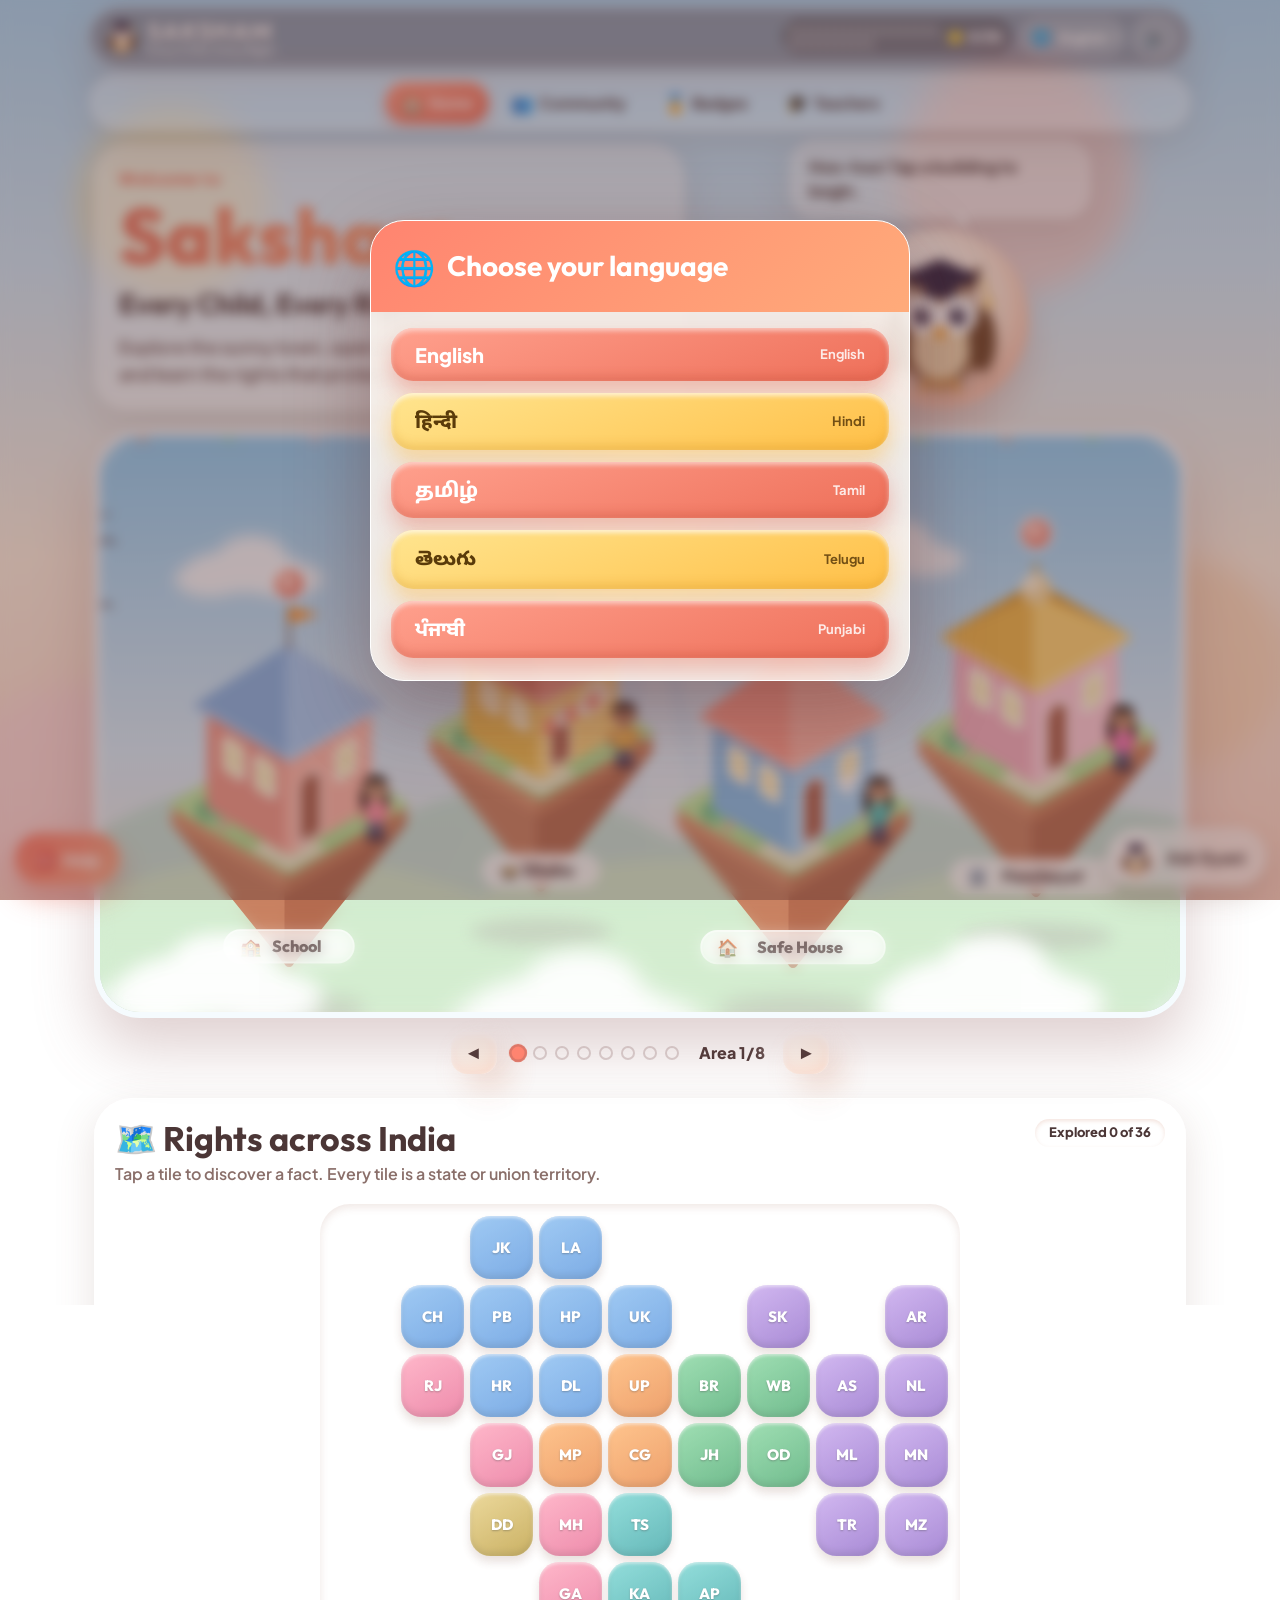
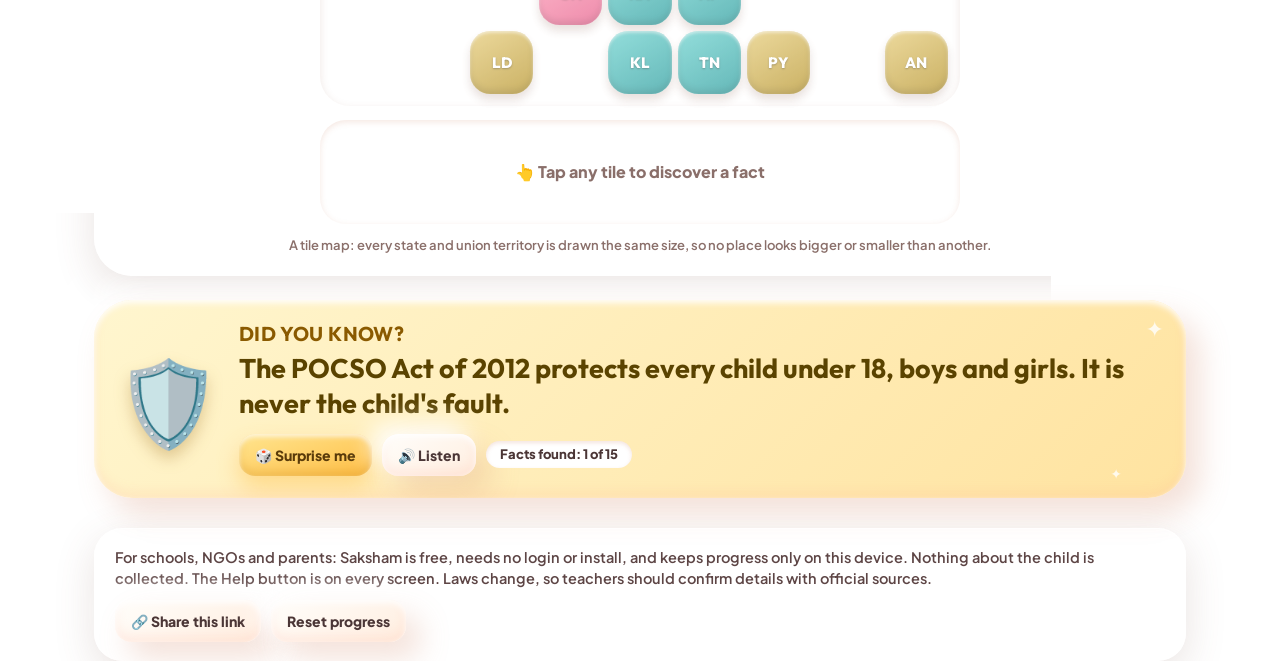
==== commit 06a02135: "Update index.html" ====
--- a/index.html
+++ b/index.html
@@ -284,6 +284,117 @@
 .tdot{width:14px;height:14px;border-radius:50%;border:0;background:rgba(255,255,255,.7);box-shadow:inset 0 0 0 2px rgba(120,80,80,.25);cursor:pointer;padding:0;margin:0 2px}
 .tdot.on{background:#ff8470;transform:scale(1.3)}
 .tlbl{font-weight:800;min-width:78px;text-align:center}
+
+/* =============== v3: tabs, map, facts, community, badges =============== */
+html{scroll-padding-top:calc(env(safe-area-inset-top,0px) + 150px)}
+.tabs{max-width:1100px;margin:8px auto 0;display:flex;gap:6px;padding:6px;border-radius:999px;overflow-x:auto;scrollbar-width:none;justify-content:center}
+.tabs::-webkit-scrollbar{display:none}
+.tab{flex:0 0 auto;display:flex;align-items:center;gap:6px;border:0;border-radius:99px;padding:8px 16px;min-height:42px;font-weight:800;font-size:15px;color:var(--ink);background:transparent;transition:transform .4s var(--spring),background .25s,box-shadow .25s}
+.tab:hover{transform:translateY(-2px);background:rgba(255,255,255,.55)}
+.tab[aria-selected="true"]{background:linear-gradient(160deg,#ff9d86,#ee6f59);color:#fff;box-shadow:0 8px 16px rgba(232,113,92,.4),inset 0 2px 3px rgba(255,255,255,.5)}
+.tab:focus-visible{outline:3px solid #fff;box-shadow:0 0 0 6px var(--coral)}
+.tab .ti{font-size:18px}
+@media(max-width:520px){.tab{padding:8px 11px;font-size:13px;gap:4px}.tab .ti{font-size:16px}}
+
+/* map */
+.mapsec{padding:20px;margin:24px 0;border-radius:38px}
+.mhead{display:flex;justify-content:space-between;gap:10px;align-items:flex-start;flex-wrap:wrap}
+.mhead h2{font-size:clamp(24px,4vw,34px)}
+.mhead p{margin:4px 0 0;color:var(--muted);font-weight:600;max-width:560px}
+.tmap{display:grid;grid-template-columns:repeat(9,1fr);gap:6px;max-width:640px;margin:18px auto 14px;padding:12px;border-radius:30px;background:rgba(255,255,255,.4);box-shadow:inset 0 3px 8px rgba(150,90,70,.15)}
+.tl{aspect-ratio:1;min-width:0;border:0;border-radius:32%;padding:0;position:relative;font-family:var(--display);font-weight:800;font-size:clamp(10px,2.3vw,15px);color:#fff;text-shadow:0 1px 2px rgba(0,0,0,.35);background:linear-gradient(150deg,var(--c1),var(--c2));box-shadow:0 6px 10px rgba(120,70,50,.22),inset 0 2px 3px rgba(255,255,255,.5),inset 0 -4px 6px rgba(0,0,0,.12);opacity:.74;transition:transform .45s var(--spring),opacity .2s,box-shadow .3s}
+.tl:hover{transform:translateY(-4px) scale(1.14);opacity:1;z-index:2}
+.tl:focus-visible{outline:3px solid #fff;box-shadow:0 0 0 5px var(--coral);opacity:1;z-index:3}
+.tl.seen{opacity:1}
+.tl.seen:after{content:"★";position:absolute;top:-4px;right:-1px;font-size:12px;color:#ffe27a;text-shadow:0 1px 2px rgba(0,0,0,.5)}
+.tl.sel{opacity:1;transform:scale(1.2);box-shadow:0 0 0 3px #fff,0 0 20px rgba(255,210,94,.95);z-index:4}
+.tl[data-r="n"]{--c1:#7fb8f0;--c2:#4f8fdc}
+.tl[data-r="c"]{--c1:#ffb066;--c2:#e8803a}
+.tl[data-r="e"]{--c1:#7fd49a;--c2:#3fa466}
+.tl[data-r="w"]{--c1:#ff9fb8;--c2:#e8648f}
+.tl[data-r="s"]{--c1:#6ed3cf;--c2:#2f9fa0}
+.tl[data-r="ne"]{--c1:#c3a0ec;--c2:#8a62c7}
+.tl[data-r="ut"]{--c1:#e6cc7a;--c2:#b8962e}
+.minfo{min-height:104px;padding:14px 16px;border-radius:26px;background:rgba(255,255,255,.72);box-shadow:inset 0 2px 6px rgba(200,120,90,.18);max-width:640px;margin:0 auto}
+.minfo .mi0{display:grid;place-items:center;min-height:76px;font-weight:800;color:var(--muted);text-align:center}
+.minfo .mi{display:flex;gap:14px;align-items:flex-start;flex-wrap:wrap;animation:pop .45s var(--spring) both}
+.minfo .mic{flex:none;width:58px;height:58px;border-radius:50%;display:grid;place-items:center;font-family:var(--display);font-weight:800;font-size:19px;color:#fff;background:linear-gradient(150deg,var(--c1),var(--c2));box-shadow:0 6px 10px rgba(120,70,50,.25),inset 0 2px 3px rgba(255,255,255,.5)}
+.minfo .mt{flex:1;min-width:200px}
+.minfo h3{font-size:22px;margin-bottom:4px}
+.minfo p{margin:8px 0 0;font-weight:700;font-size:16.5px}
+
+/* facts */
+.fsec{margin:24px 0;padding:22px;border-radius:38px;background:linear-gradient(135deg,#fff6cf,#ffe3a0);display:grid;grid-template-columns:auto 1fr;gap:18px;align-items:center;overflow:hidden;position:relative}
+.fsec:before,.fsec:after{content:"✦";position:absolute;color:#fff;opacity:.8;animation:twk 3.2s ease-in-out infinite}
+.fsec:before{top:12px;right:22px;font-size:22px}
+.fsec:after{bottom:14px;right:64px;font-size:14px;animation-delay:-1.4s}
+@keyframes twk{0%,100%{transform:scale(.6) rotate(0);opacity:.3}50%{transform:scale(1.2) rotate(40deg);opacity:1}}
+.fic{font-size:clamp(54px,12vw,84px);filter:drop-shadow(0 8px 8px rgba(150,100,20,.3));animation:bob 3s ease-in-out infinite}
+.fsec h3{font-size:20px;color:#8a5a00;letter-spacing:.4px;text-transform:uppercase}
+.ftxt{font-family:var(--display);font-size:clamp(19px,3vw,27px);font-weight:700;color:#5a4300;margin:6px 0 12px;line-height:1.3}
+.fcard.flip .fic,.fcard.flip .ftxt{animation:flipx .5s ease}
+@keyframes flipx{0%{transform:rotateX(0);opacity:1}50%{transform:rotateX(90deg);opacity:0}100%{transform:rotateX(0);opacity:1}}
+@media(max-width:520px){.fsec{grid-template-columns:1fr;text-align:center}.fsec .row{justify-content:center}}
+
+/* badges */
+.bsum{display:flex;gap:16px;align-items:center;flex-wrap:wrap;padding:20px;border-radius:34px;margin:12px 0}
+.bsum .grow{flex:1;min-width:220px}
+.bsum h2{font-size:clamp(26px,4.5vw,38px)}
+.bsum p{margin:4px 0 10px;font-weight:600;color:var(--muted)}
+.bar2{height:12px;border-radius:9px;background:rgba(150,110,100,.2);overflow:hidden;box-shadow:inset 0 2px 4px rgba(120,70,50,.2)}
+.bar2 i{display:block;height:100%;border-radius:9px;background:linear-gradient(90deg,var(--coral),var(--sun));transition:width .8s var(--spring)}
+.bgrid{display:grid;grid-template-columns:repeat(auto-fill,minmax(160px,1fr));gap:14px;margin:16px 0}
+.bdg{text-align:center;padding:18px 10px 14px;border-radius:28px;background:var(--clay);box-shadow:var(--clayShadow);transition:transform .5s var(--spring)}
+.bdg:hover{transform:translateY(-6px) rotate(-1deg)}
+.med{width:88px;height:88px;margin:0 auto 10px;border-radius:50%;display:grid;place-items:center;font-size:42px;background:radial-gradient(circle at 30% 25%,#fff,var(--bc) 72%);border:4px solid #fff;box-shadow:inset 0 -7px 12px rgba(0,0,0,.14),0 10px 18px rgba(0,0,0,.18);position:relative}
+.bdg.on .med:before{content:"";position:absolute;inset:-4px;border-radius:50%;background:conic-gradient(from 0deg,transparent,rgba(255,255,255,.9),transparent 35%);animation:spin 4s linear infinite;mask:radial-gradient(circle,transparent 62%,#000 64%);-webkit-mask:radial-gradient(circle,transparent 62%,#000 64%)}
+@keyframes spin{to{transform:rotate(360deg)}}
+.bdg.lock .med{filter:grayscale(1) brightness(1.08);opacity:.5}
+.bdg.lock .med:after{content:"🔒";position:absolute;bottom:-6px;right:-6px;font-size:22px;filter:none}
+.bdg b{display:block;font-family:var(--display);font-size:17px;margin-bottom:2px}
+.bdg small{display:block;color:var(--muted);font-weight:600;font-size:12.5px;line-height:1.35}
+.bdg.next{outline:3px dashed rgba(255,132,112,.6);outline-offset:3px}
+
+/* community */
+.wall{display:grid;grid-template-columns:repeat(auto-fill,minmax(168px,1fr));gap:12px}
+.scard{padding:14px 12px;border-radius:26px;background:var(--clay);box-shadow:var(--clayShadow);text-align:center;transition:transform .5s var(--spring);position:relative}
+.scard:hover{transform:translateY(-5px)}
+.scard .av{font-size:46px;line-height:1.1;filter:drop-shadow(0 5px 4px rgba(120,70,40,.25))}
+.scard b{display:block;font-family:var(--display);font-size:18px;margin:2px 0 6px;overflow:hidden;text-overflow:ellipsis;white-space:nowrap}
+.scard small{display:block;font-weight:700;font-size:12.5px;color:var(--muted);margin-top:6px}
+.scard .mini{font-size:18px;margin-top:4px;min-height:24px;letter-spacing:2px}
+.scard.me{outline:3px solid var(--coral)}
+.youtag{position:absolute;top:8px;right:10px;font-size:11px;font-weight:800;background:var(--coral);color:#fff;border-radius:99px;padding:1px 9px}
+.avpick{display:flex;gap:6px;flex-wrap:wrap;margin:8px 0 12px}
+.avb{width:46px;height:46px;border-radius:50%;border:0;font-size:24px;background:#fff;box-shadow:0 4px 8px rgba(200,120,90,.2);transition:transform .4s var(--spring)}
+.avb:hover{transform:scale(1.12)}
+.avb[aria-pressed="true"]{outline:3px solid var(--coral);transform:scale(1.1)}
+.fld{width:100%;border:0;border-radius:18px;padding:12px 16px;font-weight:700;background:#fff;color:var(--ink);font-size:16px;box-shadow:inset 0 3px 6px rgba(200,120,90,.2)}
+.fld:focus{outline:3px solid rgba(255,132,112,.5)}
+textarea.fld{min-height:64px;resize:vertical;font-family:ui-monospace,Menlo,Consolas,monospace;font-size:14px}
+.codebox{display:flex;gap:8px;align-items:center;flex-wrap:wrap;margin-top:12px}
+.codebox code{flex:1;min-width:180px;background:#fff;border-radius:14px;padding:10px 12px;font-size:12.5px;word-break:break-all;box-shadow:inset 0 2px 5px rgba(200,120,90,.2)}
+details.tsec summary{cursor:pointer;font-family:var(--display);font-size:clamp(22px,3.4vw,28px);font-weight:800;list-style:none;display:flex;align-items:center;gap:10px}
+details.tsec summary::-webkit-details-marker{display:none}
+details.tsec summary:after{content:"▾";margin-left:auto;transition:transform .3s}
+details.tsec[open] summary:after{transform:rotate(180deg)}
+.stats{display:grid;grid-template-columns:repeat(auto-fit,minmax(130px,1fr));gap:10px;margin:14px 0}
+.stat{background:#fff;border-radius:20px;padding:12px;text-align:center;box-shadow:inset 0 2px 6px rgba(200,120,90,.18)}
+.stat b{display:block;font-family:var(--display);font-size:28px;color:var(--terra)}
+.stat span{font-size:12.5px;font-weight:700;color:var(--muted)}
+.insight{background:rgba(213,244,247,.85);color:#1b5d68;border-radius:18px;padding:10px 14px;font-weight:700;font-size:14.5px;margin:8px 0}
+details.stu{background:#fff;border-radius:20px;margin:8px 0;box-shadow:inset 0 2px 6px rgba(200,120,90,.15)}
+details.stu summary{cursor:pointer;padding:10px 14px;display:flex;align-items:center;gap:10px;font-weight:800;list-style:none}
+details.stu summary::-webkit-details-marker{display:none}
+details.stu .sb{padding:4px 14px 14px}
+.stu .sn{flex:none;min-width:120px;display:flex;gap:8px;align-items:center}
+.stu .sbar{flex:1;min-width:60px}
+.stu .sv{font-size:13px;white-space:nowrap;color:var(--muted)}
+.rcg{display:flex;flex-wrap:wrap;gap:6px;margin-bottom:10px}
+.rc{font-size:13px;font-weight:700;border-radius:99px;padding:3px 10px;background:rgba(150,110,100,.12);color:var(--muted)}
+.rc.d{background:linear-gradient(180deg,#e4fbef,#bdeed7);color:#0b5c3a}
+#toast{position:fixed;left:50%;top:calc(env(safe-area-inset-top,0px) + 150px);transform:translate(-50%,-24px) scale(.9);opacity:0;pointer-events:none;z-index:80;max-width:min(92vw,460px);text-align:center;padding:12px 22px;border-radius:99px;font-weight:800;font-size:16px;color:#5a3b0a;background:linear-gradient(160deg,#fff0a6,#ffc94d);box-shadow:0 14px 30px rgba(200,140,20,.4),inset 0 2px 4px rgba(255,255,255,.7);transition:transform .5s var(--spring),opacity .3s}
+#toast.show{opacity:1;transform:translate(-50%,0) scale(1)}
 </style>
 </head>
 <body>
@@ -302,8 +413,7 @@
   <label class="lang"><span aria-hidden="true">🌐</span><select id="langSel" aria-label="Language">
     <option value="en">English</option><option value="hi">हिन्दी</option><option value="ta">தமிழ்</option><option value="te">తెలుగు</option><option value="pa">ਪੰਜਾਬੀ</option></select></label>
   <button class="pbtn" id="soundBtn" aria-pressed="true" aria-label="Sound on or off">🔊</button>
-  <button class="pbtn" id="teachBtn" aria-label="Teacher view">🎓<span class="t" style="margin-left:6px" data-i="teacher"></span></button>
-</nav></header>
+</nav><div class="tabs glass" id="tabs" role="tablist" aria-label="Pages"></div></header>
 
 <main class="wrap" id="app"></main>
 
@@ -344,6 +454,7 @@
   <p class="cnote" data-i="cnote"></p>
 </aside>
 <div id="confetti" aria-hidden="true"></div>
+<div id="toast" role="status" aria-live="polite"></div>
 
 <script>
 (function(){
@@ -2061,13 +2172,13 @@
 }
 
 function home(){
-  route='home';play=null;stopSpeak();
+  route='home';play=null;stopSpeak();drawTabs();
   var n=doneCount(),all=n===RIGHTS.length;
   app.innerHTML='<div class="view">'+
   '<section class="hero"><div class="txt glass"><div class="kick">'+esc(t('kick'))+'</div><h1>Saksham</h1><div class="tagl">'+esc(t('tagline'))+'</div><p>'+esc(t('heroSub'))+'</p></div>'+
   '<div class="mascot"><div class="say glass" id="gsay" aria-live="polite"></div><div class="owlwrap">'+owl(150)+'</div></div></section>'+
   '<section class="town" id="town" aria-label="Town"><div class="tilt t"></div><div class="tilt b"></div>'+townSVG()+'</section>'+townNav()+
-  '<section class="cards" aria-label="Buildings">'+RIGHTS.map(function(r){var d=progress.done[r.id];return '<button class="card clay" data-open="'+r.id+'"><span class="bar" style="background:'+r.color+'"></span><div class="ic">'+r.icon+'</div><h3>'+esc(T(r.title))+'</h3><p>'+esc(T(r.blurb))+'</p><span class="tag'+(d?' done':'')+'">'+(d?(esc(t('unlocked'))+' '+'⭐'.repeat(d.stars)):esc(t('play')))+'</span></button>'}).join('')+'</section>'+
+  mapHTML()+factHTML()+
   (all?'<section class="cert"><div style="font-size:56px">🏆</div><h2>'+esc(t('certT'))+'</h2><p style="font-weight:700;font-size:18px;margin:6px 0 0">'+esc(t('certTx'))+'</p></section>':'')+
   '<footer class="foot glass">'+esc(t('foot'))+'<div class="row"><button class="btn sm alt" id="share">'+esc(t('share'))+'</button><button class="btn sm alt" id="reset">'+esc(t('reset'))+'</button></div></footer></div>';
   updateGauge();window.scrollTo(0,0);startGyani();
@@ -2082,7 +2193,7 @@
 function flow(r){return r.steps.concat([{t:'law'},{t:'quiz'}])}
 function startRight(id){
   var r=RIGHTS.filter(function(x){return x.id===id})[0];if(!r)return;
-  route='play';
+  route='play';drawTabs();
   play={r:r,i:0,pick:null,qi:0,correct:0,sel:null,qs:r.quiz.map(function(q){return {q:q.q,o:shuffle(q.o.map(function(x,i){return {t:x,ok:i===q.a}}))}})};
   sfx('whoosh');renderStep();
 }
@@ -2111,7 +2222,7 @@
 }
 function renderResult(){
   var r=play.r,n=play.correct,total=play.qs.length,stars=n===total?3:(n>=2?2:1),prev=progress.done[r.id];
-  progress.done[r.id]={stars:Math.max(stars,prev?prev.stars:0)};saveJ(KEY,progress);updateGauge();
+  progress.done[r.id]={stars:Math.max(stars,prev?prev.stars:0)};saveJ(KEY,progress);updateGauge();syncMe();checkBadges(true);
   var all=doneCount()===RIGHTS.length;
   app.innerHTML='<div class="view">'+ptop()+'<div class="big clay"><div class="stars">'+'⭐'.repeat(stars)+'☆'.repeat(3-stars)+'</div><h2>'+esc(t('unlockedT',{p:T(r.place)}))+'</h2><p style="font-weight:700;font-size:18px">'+esc(t('got',{a:n,b:total}))+' '+esc(t(stars===3?'perfect':'goodE'))+'</p><p class="fine">'+esc(t('rem'))+' '+esc(T(r.law.remember))+' '+esc(t('callAny'))+'</p><div class="row" style="justify-content:center;margin-top:14px"><button class="btn alt" id="again">'+esc(t('again'))+'</button><button class="btn sun" id="back2">'+esc(all?t('certBtn'):t('backTown'))+'</button></div></div></div>';
   window.scrollTo(0,0);confetti();sfx('win');
@@ -2119,7 +2230,7 @@
 
 /* teacher view */
 function teacher(){
-  route='teacher';play=null;stopSpeak();clearInterval(typeTimer);clearTimeout(tipTimer);
+  route='teacher';play=null;stopSpeak();clearInterval(typeTimer);clearTimeout(tipTimer);drawTabs();
   var h='<div class="view'+(showKey?' showkey':'')+'" id="tv"><div class="tsec glass" style="border-radius:34px"><h2 style="font-size:clamp(28px,5vw,40px)">🎓 '+esc(t('tTitle'))+'</h2><p style="font-weight:600;margin:6px 0 12px">'+esc(t('tIntro'))+'</p><div class="row noprint" style="justify-content:flex-start"><button class="btn sm sun" id="keyBtn">'+esc(t(showKey?'tHideKey':'tKey'))+'</button><button class="btn sm alt" id="projBtn">'+esc(t('tProj'))+'</button><button class="btn sm alt" id="printBtn">'+esc(t('tPrint'))+'</button><button class="btn sm alt" id="back">'+esc(t('back'))+'</button></div></div>';
   RIGHTS.forEach(function(r){
     var d=progress.done[r.id];
@@ -2133,7 +2244,7 @@
   app.innerHTML=h;window.scrollTo(0,0);
 }
 
-function rerender(){if(route==='home')home();else if(route==='teacher')teacher();else if(play)renderStep();else home()}
+function rerender(){if(route==='home')home();else if(route==='teacher')teacher();else if(route==='community')community();else if(route==='badges')badges();else if(play)renderStep();else home();drawTabs()}
 
 function confetti(){var box=$('#confetti'),cols=['#ff8470','#ffd25e','#7fc8f0','#ffb8ae','#8ad49a','#f2b43c'];for(var i=0;i<70;i++){var p=document.createElement('i');p.style.cssText='left:'+(Math.random()*100)+'%;background:'+cols[i%cols.length]+';animation-duration:'+(2.5+Math.random()*2.5)+'s;animation-delay:'+(Math.random()*.6)+'s;transform:rotate('+(Math.random()*360)+'deg)';box.appendChild(p)}setTimeout(function(){box.innerHTML=''},6500)}
 
@@ -2145,17 +2256,361 @@
   $('#langSel').value=lang;
 }
 function setLang(l,silent){
-  lang=l;prefs.lang=l;saveJ(PREF,prefs);applyStatic();
+  lang=l;prefs.lang=l;saveJ(PREF,prefs);social.langs[l]=1;saveSocial();applyStatic();
   if($('#msgs')&&$('#msgs').dataset.started){}
-  chatRefreshChips();rerender();
+  chatRefreshChips();rerender();checkBadges(true);
   if(!silent)sfx('pop');
 }
 
 /* =============== PANELS =============== */
 function showPanel(el){el.hidden=false;requestAnimationFrame(function(){requestAnimationFrame(function(){el.classList.add('open')})})}
 function hidePanel(el,cb){el.classList.remove('open');setTimeout(function(){el.hidden=true;if(cb)cb()},320)}
-function openHelp(){sfx('pop');showPanel($('#help'));setTimeout(function(){$('#helpX').focus()},120)}
+function openHelp(){sfx('pop');social.flags.help=1;saveSocial();checkBadges(true);showPanel($('#help'));setTimeout(function(){$('#helpX').focus()},120)}
 function closeHelp(){hidePanel($('#help'),function(){$('#helpFab').focus()})}
+
+/* =============== v3: TABS · MAP · FACTS · COMMUNITY · BADGES =============== */
+/* Everything here stays on the device (localStorage). Nothing is sent anywhere. */
+var SKEY='saksham_social_v1';
+var social=loadJ(SKEY,{});
+social.me=social.me||null;
+social.roster=Array.isArray(social.roster)?social.roster:[];
+social.facts=social.facts||{};social.tiles=social.tiles||{};social.langs=social.langs||{};
+social.flags=social.flags||{};social.badges=social.badges||{};
+function saveSocial(){saveJ(SKEY,social)}
+var L3=function(en,hi,pa){return L(en,hi,undefined,undefined,pa)};
+function cnt(o){return Object.keys(o).length}
+
+/* ---- UI strings (Tamil / Telugu fall back to English where not given) ---- */
+var UX={
+ tabHome:L('Home','होम','முகப்பு','హోమ్','ਘਰ'),
+ tabComm:L('Community','समुदाय','சமூகம்','సమాజం','ਭਾਈਚਾਰਾ'),
+ tabBadge:L('Badges','बैज','பேட்ஜ்கள்','బ్యాడ్జీలు','ਬੈਜ'),
+ tabTeach:L('Teachers','शिक्षक','ஆசிரியர்','ఉపాధ్యాయులు','ਅਧਿਆਪਕ'),
+ mapT:L('Rights across India','पूरे भारत में अधिकार','இந்தியா முழுவதும் உரிமைகள்','భారతదేశమంతటా హక్కులు','ਪੂਰੇ ਭਾਰਤ ਵਿੱਚ ਅਧਿਕਾਰ'),
+ mapSub:L3('Tap a tile to discover a fact. Every tile is a state or union territory.','किसी टाइल को छुओ और एक तथ्य जानो। हर टाइल एक राज्य या केंद्र शासित प्रदेश है।','ਕਿਸੇ ਟਾਈਲ ਨੂੰ ਛੂਹੋ ਅਤੇ ਇੱਕ ਤੱਥ ਜਾਣੋ। ਹਰ ਟਾਈਲ ਇੱਕ ਰਾਜ ਜਾਂ ਕੇਂਦਰ ਸ਼ਾਸਤ ਪ੍ਰਦੇਸ਼ ਹੈ।'),
+ mapExp:L('Explored {a} of {b}','{b} में से {a} देखे','{b}-ல் {a} பார்த்தாய்','{b}లో {a} చూశావు','{b} ਵਿੱਚੋਂ {a} ਵੇਖੇ'),
+ mapTap:L3('Tap any tile to discover a fact','कोई भी टाइल छुओ और तथ्य जानो','ਕੋਈ ਵੀ ਟਾਈਲ ਛੂਹੋ ਅਤੇ ਤੱਥ ਜਾਣੋ'),
+ tagState:L3('State story','राज्य की कहानी','ਰਾਜ ਦੀ ਕਹਾਣੀ'),
+ tagIndia:L3('Across India','पूरे भारत में','ਪੂਰੇ ਭਾਰਤ ਵਿੱਚ'),
+ mapNote:L3('A tile map: every state and union territory is drawn the same size, so no place looks bigger or smaller than another.','टाइल मानचित्र: हर राज्य और केंद्र शासित प्रदेश एक ही आकार का है, इसलिए कोई जगह बड़ी या छोटी नहीं दिखती।','ਟਾਈਲ ਨਕਸ਼ਾ: ਹਰ ਰਾਜ ਅਤੇ ਕੇਂਦਰ ਸ਼ਾਸਤ ਪ੍ਰਦੇਸ਼ ਇੱਕੋ ਆਕਾਰ ਦਾ ਹੈ, ਇਸ ਲਈ ਕੋਈ ਥਾਂ ਵੱਡੀ ਜਾਂ ਛੋਟੀ ਨਹੀਂ ਲੱਗਦੀ।'),
+ factT:L('Did you know?','क्या तुम जानते हो?','உனக்குத் தெரியுமா?','నీకు తెలుసా?','ਕੀ ਤੁਹਾਨੂੰ ਪਤਾ ਹੈ?'),
+ factBtn:L('🎲 Surprise me','🎲 कुछ नया बताओ','🎲 ஆச்சரியம் காட்டு','🎲 ఆశ్చర్యపరచు','🎲 ਕੁਝ ਨਵਾਂ ਦੱਸੋ'),
+ factSeen:L3('Facts found: {a} of {b}','मिले तथ्य: {b} में से {a}','ਮਿਲੇ ਤੱਥ: {b} ਵਿੱਚੋਂ {a}'),
+ commT:L3('Our class','हमारी कक्षा','ਸਾਡੀ ਜਮਾਤ'),
+ commSub:L3('Meet the rights champions. Nicknames only, never real names.','अधिकारों के चैंपियनों से मिलो। सिर्फ़ उपनाम, असली नाम कभी नहीं।','ਹੱਕਾਂ ਦੇ ਚੈਂਪੀਅਨਾਂ ਨੂੰ ਮਿਲੋ। ਸਿਰਫ਼ ਉਪਨਾਮ, ਅਸਲੀ ਨਾਮ ਕਦੇ ਨਹੀਂ।'),
+ youT:L3('Your champion card','तुम्हारा चैंपियन कार्ड','ਤੁਹਾਡਾ ਚੈਂਪੀਅਨ ਕਾਰਡ'),
+ nickPh:L3('Pick a nickname','एक उपनाम चुनो','ਇੱਕ ਉਪਨਾਮ ਚੁਣੋ'),
+ nickHelp:L3('Use a nickname. Never share your full name, school, phone number or address.','उपनाम रखो। अपना पूरा नाम, स्कूल, फ़ोन नंबर या पता कभी न बताओ।','ਉਪਨਾਮ ਰੱਖੋ। ਆਪਣਾ ਪੂਰਾ ਨਾਮ, ਸਕੂਲ, ਫ਼ੋਨ ਨੰਬਰ ਜਾਂ ਪਤਾ ਕਦੇ ਨਾ ਦੱਸੋ।'),
+ nickBad:L3('Please use a nickname without numbers like a phone number.','कृपया फ़ोन नंबर जैसे अंकों के बिना उपनाम रखो।','ਕਿਰਪਾ ਕਰਕੇ ਫ਼ੋਨ ਨੰਬਰ ਵਰਗੇ ਅੰਕਾਂ ਤੋਂ ਬਿਨਾਂ ਉਪਨਾਮ ਰੱਖੋ।'),
+ nickEmpty:L3('Type a nickname first.','पहले एक उपनाम लिखो।','ਪਹਿਲਾਂ ਇੱਕ ਉਪਨਾਮ ਲਿਖੋ।'),
+ avT:L3('Choose your face','अपना चेहरा चुनो','ਆਪਣਾ ਚਿਹਰਾ ਚੁਣੋ'),
+ saveMe:L3('Save my card','मेरा कार्ड सहेजो','ਮੇਰਾ ਕਾਰਡ ਸੰਭਾਲੋ'),
+ savedOk:L3('Saved ✔','सहेज लिया ✔','ਸੰਭਾਲ ਲਿਆ ✔'),
+ codeT:L3('My progress code','मेरा प्रगति कोड','ਮੇਰਾ ਪ੍ਰਗਤੀ ਕੋਡ'),
+ codeHelp:L3('Give this code to your teacher so they can see your progress.','अपनी प्रगति दिखाने के लिए यह कोड अपने शिक्षक को दो।','ਆਪਣੀ ਪ੍ਰਗਤੀ ਦਿਖਾਉਣ ਲਈ ਇਹ ਕੋਡ ਆਪਣੇ ਅਧਿਆਪਕ ਨੂੰ ਦਿਓ।'),
+ copyCode:L3('📋 Copy code','📋 कोड कॉपी करो','📋 ਕੋਡ ਕਾਪੀ ਕਰੋ'),
+ wallT:L3('Class wall','कक्षा की दीवार','ਜਮਾਤ ਦੀ ਕੰਧ'),
+ wallEmpty:L3('No classmates here yet. Save your card, or ask a teacher to add the class.','यहाँ अभी कोई सहपाठी नहीं है। अपना कार्ड सहेजो, या शिक्षक से कक्षा जुड़वाओ।','ਇੱਥੇ ਅਜੇ ਕੋਈ ਸਹਿਪਾਠੀ ਨਹੀਂ ਹੈ। ਆਪਣਾ ਕਾਰਡ ਸੰਭਾਲੋ, ਜਾਂ ਅਧਿਆਪਕ ਤੋਂ ਜਮਾਤ ਜੋੜਨ ਲਈ ਕਹੋ।'),
+ you:L3('You','तुम','ਤੁਸੀਂ'),
+ ttT:L3('Teacher tools','शिक्षक उपकरण','ਅਧਿਆਪਕ ਸੰਦ'),
+ ttNote:L3('Saksham keeps everything on the device it is opened on and collects nothing online. To see students from other devices, ask them to share their progress code and paste it here. These tools are a classroom helper and are not password protected.','सक्षम सब कुछ उसी डिवाइस पर रखता है जिस पर वह खुला है और ऑनलाइन कुछ इकट्ठा नहीं करता। दूसरे डिवाइस के छात्रों को देखने के लिए उनसे प्रगति कोड लेकर यहाँ चिपकाएँ। ये उपकरण कक्षा की मदद के लिए हैं और पासवर्ड से सुरक्षित नहीं हैं।','ਸਕਸ਼ਮ ਸਭ ਕੁਝ ਉਸੇ ਡਿਵਾਈਸ ਉੱਤੇ ਰੱਖਦਾ ਹੈ ਜਿਸ ਉੱਤੇ ਇਹ ਖੁੱਲ੍ਹਿਆ ਹੈ ਅਤੇ ਆਨਲਾਈਨ ਕੁਝ ਇਕੱਠਾ ਨਹੀਂ ਕਰਦਾ। ਹੋਰ ਡਿਵਾਈਸਾਂ ਦੇ ਵਿਦਿਆਰਥੀਆਂ ਨੂੰ ਵੇਖਣ ਲਈ ਉਨ੍ਹਾਂ ਤੋਂ ਪ੍ਰਗਤੀ ਕੋਡ ਲੈ ਕੇ ਇੱਥੇ ਪੇਸਟ ਕਰੋ। ਇਹ ਸੰਦ ਜਮਾਤ ਦੀ ਮਦਦ ਲਈ ਹਨ ਅਤੇ ਪਾਸਵਰਡ ਨਾਲ ਸੁਰੱਖਿਅਤ ਨਹੀਂ ਹਨ।'),
+ addCode:L3('Paste a student code','छात्र का कोड चिपकाएँ','ਵਿਦਿਆਰਥੀ ਦਾ ਕੋਡ ਪੇਸਟ ਕਰੋ'),
+ addBtn:L3('Add student','छात्र जोड़ें','ਵਿਦਿਆਰਥੀ ਜੋੜੋ'),
+ badCode:L3('That code did not work. Check it and try again.','वह कोड काम नहीं किया। जाँचकर फिर कोशिश करें।','ਉਹ ਕੋਡ ਕੰਮ ਨਹੀਂ ਕੀਤਾ। ਜਾਂਚ ਕੇ ਮੁੜ ਕੋਸ਼ਿਸ਼ ਕਰੋ।'),
+ addedOk:L3('Student added ✔','छात्र जोड़ा गया ✔','ਵਿਦਿਆਰਥੀ ਜੋੜਿਆ ਗਿਆ ✔'),
+ csvBtn:L3('⬇ Download class list (CSV)','⬇ कक्षा की सूची डाउनलोड करें (CSV)','⬇ ਜਮਾਤ ਦੀ ਸੂਚੀ ਡਾਊਨਲੋਡ ਕਰੋ (CSV)'),
+ demoOn:L3('Load demo class','डेमो कक्षा लोड करें','ਡੈਮੋ ਜਮਾਤ ਲੋਡ ਕਰੋ'),
+ demoOff:L3('Remove demo students','डेमो छात्र हटाएँ','ਡੈਮੋ ਵਿਦਿਆਰਥੀ ਹਟਾਓ'),
+ rm:L3('Remove','हटाएँ','ਹਟਾਓ'),
+ stStud:L3('Students','छात्र','ਵਿਦਿਆਰਥੀ'),
+ stAvg:L3('Avg. rights done','औसत पूरे अधिकार','ਔਸਤ ਪੂਰੇ ਹੱਕ'),
+ stStars:L3('Total stars','कुल सितारे','ਕੁੱਲ ਤਾਰੇ'),
+ stMost:L3('Most completed','सबसे ज़्यादा पूरा','ਸਭ ਤੋਂ ਵੱਧ ਪੂਰਾ'),
+ stLeast:L3('Least completed, good for a class discussion','सबसे कम पूरा, कक्षा में चर्चा के लिए अच्छा','ਸਭ ਤੋਂ ਘੱਟ ਪੂਰਾ, ਜਮਾਤ ਵਿੱਚ ਚਰਚਾ ਲਈ ਚੰਗਾ'),
+ ttEmpty:L3('No students yet. Add a code, or load the demo class to see how this works.','अभी कोई छात्र नहीं। कोड जोड़ें, या डेमो कक्षा लोड करके देखें।','ਅਜੇ ਕੋਈ ਵਿਦਿਆਰਥੀ ਨਹੀਂ। ਕੋਡ ਜੋੜੋ, ਜਾਂ ਡੈਮੋ ਜਮਾਤ ਲੋਡ ਕਰਕੇ ਵੇਖੋ।'),
+ badgeT:L3('Your badges','तुम्हारे बैज','ਤੁਹਾਡੇ ਬੈਜ'),
+ badgeSub:L3('Earn badges by learning, exploring and asking for help when you need it.','सीखकर, खोजकर और ज़रूरत पर मदद माँगकर बैज कमाओ।','ਸਿੱਖ ਕੇ, ਖੋਜ ਕੇ ਅਤੇ ਲੋੜ ਪੈਣ ਤੇ ਮਦਦ ਮੰਗ ਕੇ ਬੈਜ ਕਮਾਓ।'),
+ badgeCount:L3('{a} of {b} earned','{b} में से {a} मिले','{b} ਵਿੱਚੋਂ {a} ਮਿਲੇ'),
+ badgeNext:L3('Next up:','अगला:','ਅਗਲਾ:'),
+ newBadge:L3('New badge: {b}','नया बैज: {b}','ਨਵਾਂ ਬੈਜ: {b}')
+};
+for(var uxk in UX)UI[uxk]=UX[uxk];
+
+/* ---- Did-you-know facts (all checked against the laws and programmes in the game) ---- */
+var FACTS=[
+ {i:'📘',t:L3("Article 21A of the Constitution makes free education a fundamental right for every child aged 6 to 14.",'संविधान का अनुच्छेद 21A 6 से 14 साल के हर बच्चे को मुफ़्त शिक्षा का मौलिक अधिकार देता है।','ਸੰਵਿਧਾਨ ਦੀ ਧਾਰਾ 21A 6 ਤੋਂ 14 ਸਾਲ ਦੇ ਹਰ ਬੱਚੇ ਨੂੰ ਮੁਫ਼ਤ ਸਿੱਖਿਆ ਦਾ ਮੌਲਿਕ ਹੱਕ ਦਿੰਦੀ ਹੈ।')},
+ {i:'📅',t:L3("The Right to Education Act came into force on 1 April 2010.",'शिक्षा का अधिकार क़ानून 1 अप्रैल 2010 से लागू हुआ।','ਸਿੱਖਿਆ ਦਾ ਅਧਿਕਾਰ ਕਾਨੂੰਨ 1 ਅਪ੍ਰੈਲ 2010 ਤੋਂ ਲਾਗੂ ਹੋਇਆ।')},
+ {i:'📞',t:L3("Childline 1098 is free and answers 24 hours a day, every day.",'चाइल्डलाइन 1098 मुफ़्त है और हर दिन 24 घंटे जवाब देती है।','ਚਾਈਲਡਲਾਈਨ 1098 ਮੁਫ਼ਤ ਹੈ ਅਤੇ ਹਰ ਦਿਨ 24 ਘੰਟੇ ਜਵਾਬ ਦਿੰਦੀ ਹੈ।')},
+ {i:'🛡️',t:L3("The POCSO Act of 2012 protects every child under 18, boys and girls. It is never the child's fault.",'POCSO क़ानून 2012 हर 18 साल से छोटे बच्चे की सुरक्षा करता है, लड़कों और लड़कियों दोनों की। इसमें बच्चे की कभी ग़लती नहीं होती।','POCSO ਕਾਨੂੰਨ 2012 ਹਰ 18 ਸਾਲ ਤੋਂ ਛੋਟੇ ਬੱਚੇ ਦੀ ਸੁਰੱਖਿਆ ਕਰਦਾ ਹੈ, ਮੁੰਡਿਆਂ ਅਤੇ ਕੁੜੀਆਂ ਦੋਵਾਂ ਦੀ। ਇਸ ਵਿੱਚ ਬੱਚੇ ਦੀ ਕਦੇ ਗ਼ਲਤੀ ਨਹੀਂ ਹੁੰਦੀ।')},
+ {i:'💍',t:L3("The legal age to marry in India is 18 for girls and 21 for boys.",'भारत में शादी की क़ानूनी उम्र लड़कियों के लिए 18 और लड़कों के लिए 21 साल है।','ਭਾਰਤ ਵਿੱਚ ਵਿਆਹ ਦੀ ਕਾਨੂੰਨੀ ਉਮਰ ਕੁੜੀਆਂ ਲਈ 18 ਅਤੇ ਮੁੰਡਿਆਂ ਲਈ 21 ਸਾਲ ਹੈ।')},
+ {i:'🚫',t:L3("Children under 14 cannot be employed in any job, and teens under 18 cannot do dangerous work.",'14 साल से छोटे बच्चों को किसी भी काम पर नहीं रखा जा सकता, और 18 साल से छोटे किशोर ख़तरनाक काम नहीं कर सकते।','14 ਸਾਲ ਤੋਂ ਛੋਟੇ ਬੱਚਿਆਂ ਨੂੰ ਕਿਸੇ ਵੀ ਕੰਮ ਤੇ ਨਹੀਂ ਰੱਖਿਆ ਜਾ ਸਕਦਾ, ਅਤੇ 18 ਸਾਲ ਤੋਂ ਛੋਟੇ ਕਿਸ਼ੋਰ ਖ਼ਤਰਨਾਕ ਕੰਮ ਨਹੀਂ ਕਰ ਸਕਦੇ।')},
+ {i:'🌍',t:L3("12 June is World Day Against Child Labour.",'12 जून विश्व बाल श्रम निषेध दिवस है।','12 ਜੂਨ ਵਿਸ਼ਵ ਬਾਲ ਮਜ਼ਦੂਰੀ ਵਿਰੋਧੀ ਦਿਵਸ ਹੈ।')},
+ {i:'🎈',t:L3("India celebrates Children's Day on 14 November, the birthday of Jawaharlal Nehru.",'भारत में 14 नवंबर को बाल दिवस मनाया जाता है, जो जवाहरलाल नेहरू का जन्मदिन है।','ਭਾਰਤ ਵਿੱਚ 14 ਨਵੰਬਰ ਨੂੰ ਬਾਲ ਦਿਵਸ ਮਨਾਇਆ ਜਾਂਦਾ ਹੈ, ਜੋ ਜਵਾਹਰਲਾਲ ਨਹਿਰੂ ਦਾ ਜਨਮ ਦਿਨ ਹੈ।')},
+ {i:'🌐',t:L3("The UN Convention on the Rights of the Child was adopted on 20 November 1989, and India agreed to follow it in 1992.",'बाल अधिकारों पर संयुक्त राष्ट्र कन्वेंशन 20 नवंबर 1989 को अपनाया गया, और भारत ने 1992 में इसे मानने की सहमति दी।','ਬਾਲ ਅਧਿਕਾਰਾਂ ਬਾਰੇ ਸੰਯੁਕਤ ਰਾਸ਼ਟਰ ਕਨਵੈਨਸ਼ਨ 20 ਨਵੰਬਰ 1989 ਨੂੰ ਅਪਣਾਈ ਗਈ, ਅਤੇ ਭਾਰਤ ਨੇ 1992 ਵਿੱਚ ਇਸਨੂੰ ਮੰਨਣ ਦੀ ਸਹਿਮਤੀ ਦਿੱਤੀ।')},
+ {i:'🏅',t:L3("Kailash Satyarthi, who has worked to free children from labour, shared the 2014 Nobel Peace Prize with Malala Yousafzai.",'बच्चों को मज़दूरी से मुक्त कराने वाले कैलाश सत्यार्थी ने 2014 का नोबेल शांति पुरस्कार मलाला यूसुफ़ज़ई के साथ साझा किया।','ਬੱਚਿਆਂ ਨੂੰ ਮਜ਼ਦੂਰੀ ਤੋਂ ਛੁਡਾਉਣ ਲਈ ਕੰਮ ਕਰਨ ਵਾਲੇ ਕੈਲਾਸ਼ ਸਤਿਆਰਥੀ ਨੇ 2014 ਦਾ ਨੋਬਲ ਸ਼ਾਂਤੀ ਪੁਰਸਕਾਰ ਮਲਾਲਾ ਯੂਸਫ਼ਜ਼ਈ ਨਾਲ ਸਾਂਝਾ ਕੀਤਾ।')},
+ {i:'🪪',t:L3("A birth certificate proves your age. That helps protect you from child marriage and child labour.",'जन्म प्रमाणपत्र आपकी उम्र साबित करता है। इससे बाल विवाह और बाल मज़दूरी से बचाव में मदद मिलती है।','ਜਨਮ ਸਰਟੀਫ਼ਿਕੇਟ ਤੁਹਾਡੀ ਉਮਰ ਸਾਬਤ ਕਰਦਾ ਹੈ। ਇਹ ਬਾਲ ਵਿਆਹ ਅਤੇ ਬਾਲ ਮਜ਼ਦੂਰੀ ਤੋਂ ਬਚਾਅ ਵਿੱਚ ਮਦਦ ਕਰਦਾ ਹੈ।')},
+ {i:'⚖️',t:L3("Free legal help is available for children through NALSA. Call 15100.",'NALSA के ज़रिए बच्चों को मुफ़्त क़ानूनी मदद मिलती है। 15100 पर फ़ोन करें।','NALSA ਰਾਹੀਂ ਬੱਚਿਆਂ ਨੂੰ ਮੁਫ਼ਤ ਕਾਨੂੰਨੀ ਮਦਦ ਮਿਲਦੀ ਹੈ। 15100 ਤੇ ਫ਼ੋਨ ਕਰੋ।')},
+ {i:'🏫',t:L3("Under the RTE Act, private schools must keep 25% of their entry-level seats free for children from poorer families.",'RTE क़ानून के तहत निजी स्कूलों को प्रवेश कक्षा की 25% सीटें ग़रीब परिवारों के बच्चों के लिए मुफ़्त रखनी होती हैं।','RTE ਕਾਨੂੰਨ ਅਧੀਨ ਪ੍ਰਾਈਵੇਟ ਸਕੂਲਾਂ ਨੂੰ ਦਾਖ਼ਲਾ ਜਮਾਤ ਦੀਆਂ 25% ਸੀਟਾਂ ਗ਼ਰੀਬ ਪਰਿਵਾਰਾਂ ਦੇ ਬੱਚਿਆਂ ਲਈ ਮੁਫ਼ਤ ਰੱਖਣੀਆਂ ਪੈਂਦੀਆਂ ਹਨ।')},
+ {i:'🍛',t:L3("The school meal programme, now called PM POSHAN, is one of the largest in the world.",'स्कूलों में भोजन की योजना, जिसे अब PM पोषण कहते हैं, दुनिया की सबसे बड़ी योजनाओं में से एक है।','ਸਕੂਲਾਂ ਵਿੱਚ ਭੋਜਨ ਦੀ ਯੋਜਨਾ, ਜਿਸਨੂੰ ਹੁਣ PM ਪੋਸ਼ਣ ਕਹਿੰਦੇ ਹਨ, ਦੁਨੀਆ ਦੀਆਂ ਸਭ ਤੋਂ ਵੱਡੀਆਂ ਯੋਜਨਾਵਾਂ ਵਿੱਚੋਂ ਇੱਕ ਹੈ।')},
+ {i:'🏭',t:L3("Article 24 of the Constitution says no child below 14 may work in a factory, a mine or any dangerous job.",'संविधान का अनुच्छेद 24 कहता है कि 14 साल से छोटा कोई बच्चा कारख़ाने, खदान या किसी ख़तरनाक काम में नहीं लगाया जा सकता।','ਸੰਵਿਧਾਨ ਦੀ ਧਾਰਾ 24 ਕਹਿੰਦੀ ਹੈ ਕਿ 14 ਸਾਲ ਤੋਂ ਛੋਟਾ ਕੋਈ ਬੱਚਾ ਕਾਰਖ਼ਾਨੇ, ਖਾਣ ਜਾਂ ਕਿਸੇ ਖ਼ਤਰਨਾਕ ਕੰਮ ਵਿੱਚ ਨਹੀਂ ਲਾਇਆ ਜਾ ਸਕਦਾ।')}
+];
+
+/* ---- Tile map of India: x,y grid position, region, names. A tile map draws every
+   state and UT the same size, so no real borders are drawn and nothing is mis-drawn. ---- */
+var TILES=[
+ ['JK',2,0,'n',L3('Jammu & Kashmir','जम्मू और कश्मीर','ਜੰਮੂ ਅਤੇ ਕਸ਼ਮੀਰ')],
+ ['LA',3,0,'n',L3('Ladakh','लद्दाख','ਲੱਦਾਖ')],
+ ['CH',1,1,'n',L3('Chandigarh','चंडीगढ़','ਚੰਡੀਗੜ੍ਹ')],
+ ['PB',2,1,'n',L3('Punjab','पंजाब','ਪੰਜਾਬ')],
+ ['HP',3,1,'n',L3('Himachal Pradesh','हिमाचल प्रदेश','ਹਿਮਾਚਲ ਪ੍ਰਦੇਸ਼')],
+ ['UK',4,1,'n',L3('Uttarakhand','उत्तराखंड','ਉੱਤਰਾਖੰਡ')],
+ ['SK',6,1,'ne',L3('Sikkim','सिक्किम','ਸਿੱਕਮ')],
+ ['AR',8,1,'ne',L3('Arunachal Pradesh','अरुणाचल प्रदेश','ਅਰੁਣਾਚਲ ਪ੍ਰਦੇਸ਼')],
+ ['RJ',1,2,'w',L3('Rajasthan','राजस्थान','ਰਾਜਸਥਾਨ')],
+ ['HR',2,2,'n',L3('Haryana','हरियाणा','ਹਰਿਆਣਾ')],
+ ['DL',3,2,'n',L3('Delhi','दिल्ली','ਦਿੱਲੀ')],
+ ['UP',4,2,'c',L3('Uttar Pradesh','उत्तर प्रदेश','ਉੱਤਰ ਪ੍ਰਦੇਸ਼')],
+ ['BR',5,2,'e',L3('Bihar','बिहार','ਬਿਹਾਰ')],
+ ['WB',6,2,'e',L3('West Bengal','पश्चिम बंगाल','ਪੱਛਮੀ ਬੰਗਾਲ')],
+ ['AS',7,2,'ne',L3('Assam','असम','ਅਸਾਮ')],
+ ['NL',8,2,'ne',L3('Nagaland','नगालैंड','ਨਾਗਾਲੈਂਡ')],
+ ['GJ',2,3,'w',L3('Gujarat','गुजरात','ਗੁਜਰਾਤ')],
+ ['MP',3,3,'c',L3('Madhya Pradesh','मध्य प्रदेश','ਮੱਧ ਪ੍ਰਦੇਸ਼')],
+ ['CG',4,3,'c',L3('Chhattisgarh','छत्तीसगढ़','ਛੱਤੀਸਗੜ੍ਹ')],
+ ['JH',5,3,'e',L3('Jharkhand','झारखंड','ਝਾਰਖੰਡ')],
+ ['OD',6,3,'e',L3('Odisha','ओडिशा','ਓਡੀਸ਼ਾ')],
+ ['ML',7,3,'ne',L3('Meghalaya','मेघालय','ਮੇਘਾਲਿਆ')],
+ ['MN',8,3,'ne',L3('Manipur','मणिपुर','ਮਣੀਪੁਰ')],
+ ['DD',2,4,'ut',L3('Dadra & Nagar Haveli and Daman & Diu','दादरा और नगर हवेली व दमन और दीव','ਦਾਦਰਾ ਅਤੇ ਨਗਰ ਹਵੇਲੀ ਤੇ ਦਮਨ ਅਤੇ ਦੀਵ')],
+ ['MH',3,4,'w',L3('Maharashtra','महाराष्ट्र','ਮਹਾਰਾਸ਼ਟਰ')],
+ ['TS',4,4,'s',L3('Telangana','तेलंगाना','ਤੇਲੰਗਾਨਾ')],
+ ['TR',7,4,'ne',L3('Tripura','त्रिपुरा','ਤ੍ਰਿਪੁਰਾ')],
+ ['MZ',8,4,'ne',L3('Mizoram','मिज़ोरम','ਮਿਜ਼ੋਰਮ')],
+ ['GA',3,5,'w',L3('Goa','गोवा','ਗੋਆ')],
+ ['KA',4,5,'s',L3('Karnataka','कर्नाटक','ਕਰਨਾਟਕ')],
+ ['AP',5,5,'s',L3('Andhra Pradesh','आंध्र प्रदेश','ਆਂਧਰਾ ਪ੍ਰਦੇਸ਼')],
+ ['LD',2,6,'ut',L3('Lakshadweep','लक्षद्वीप','ਲਕਸ਼ਦੀਪ')],
+ ['KL',4,6,'s',L3('Kerala','केरल','ਕੇਰਲ')],
+ ['TN',5,6,'s',L3('Tamil Nadu','तमिलनाडु','ਤਾਮਿਲ ਨਾਡੂ')],
+ ['PY',6,6,'ut',L3('Puducherry','पुदुचेरी','ਪੁਡੂਚੇਰੀ')],
+ ['AN',8,6,'ut',L3('Andaman & Nicobar Islands','अंडमान और निकोबार द्वीप समूह','ਅੰਡਮਾਨ ਅਤੇ ਨਿਕੋਬਾਰ ਟਾਪੂ')]
+];
+/* state stories; tiles without one show an all-India fact instead */
+var TFACT={
+ KL:L3("Kerala has the highest literacy rate among Indian states, a sign of what happens when schools reach every child.",'केरल की साक्षरता दर भारतीय राज्यों में सबसे ज़्यादा है, जो दिखाता है कि जब स्कूल हर बच्चे तक पहुँचते हैं तो क्या होता है।','ਕੇਰਲ ਦੀ ਸਾਖਰਤਾ ਦਰ ਭਾਰਤੀ ਰਾਜਾਂ ਵਿੱਚ ਸਭ ਤੋਂ ਵੱਧ ਹੈ, ਜੋ ਦਿਖਾਉਂਦੀ ਹੈ ਕਿ ਜਦੋਂ ਸਕੂਲ ਹਰ ਬੱਚੇ ਤੱਕ ਪਹੁੰਚਦੇ ਹਨ ਤਾਂ ਕੀ ਹੁੰਦਾ ਹੈ।'),
+ TN:L3("Tamil Nadu was a pioneer of school meals for children, and it later added free breakfast in government primary schools.",'तमिलनाडु बच्चों के लिए स्कूल में भोजन शुरू करने वाले अग्रणी राज्यों में रहा, और बाद में सरकारी प्राथमिक स्कूलों में मुफ़्त नाश्ता भी जोड़ा।','ਤਾਮਿਲ ਨਾਡੂ ਬੱਚਿਆਂ ਲਈ ਸਕੂਲੀ ਭੋਜਨ ਸ਼ੁਰੂ ਕਰਨ ਵਾਲੇ ਮੋਹਰੀ ਰਾਜਾਂ ਵਿੱਚੋਂ ਸੀ, ਅਤੇ ਬਾਅਦ ਵਿੱਚ ਸਰਕਾਰੀ ਪ੍ਰਾਇਮਰੀ ਸਕੂਲਾਂ ਵਿੱਚ ਮੁਫ਼ਤ ਨਾਸ਼ਤਾ ਵੀ ਜੋੜਿਆ।'),
+ MP:L3("Kailash Satyarthi, who shared the 2014 Nobel Peace Prize, was born in Vidisha, Madhya Pradesh.",'कैलाश सत्यार्थी, जिन्होंने 2014 का नोबेल शांति पुरस्कार साझा किया, मध्य प्रदेश के विदिशा में जन्मे।','ਕੈਲਾਸ਼ ਸਤਿਆਰਥੀ, ਜਿਨ੍ਹਾਂ ਨੇ 2014 ਦਾ ਨੋਬਲ ਸ਼ਾਂਤੀ ਪੁਰਸਕਾਰ ਸਾਂਝਾ ਕੀਤਾ, ਮੱਧ ਪ੍ਰਦੇਸ਼ ਦੇ ਵਿਦਿਸ਼ਾ ਵਿੱਚ ਜਨਮੇ।'),
+ MH:L3("Childline 1098, India's first 24-hour phone helpline for children, began in Mumbai in 1996.",'चाइल्डलाइन 1098, बच्चों के लिए भारत की पहली 24 घंटे की फ़ोन हेल्पलाइन, 1996 में मुंबई में शुरू हुई।','ਚਾਈਲਡਲਾਈਨ 1098, ਬੱਚਿਆਂ ਲਈ ਭਾਰਤ ਦੀ ਪਹਿਲੀ 24 ਘੰਟੇ ਦੀ ਫ਼ੋਨ ਹੈਲਪਲਾਈਨ, 1996 ਵਿੱਚ ਮੁੰਬਈ ਵਿੱਚ ਸ਼ੁਰੂ ਹੋਈ।'),
+ DL:L3("NALSA, the authority behind the free legal aid number 15100, is based in New Delhi.",'NALSA, जो मुफ़्त क़ानूनी सहायता नंबर 15100 के पीछे की संस्था है, नई दिल्ली में स्थित है।','NALSA, ਜੋ ਮੁਫ਼ਤ ਕਾਨੂੰਨੀ ਸਹਾਇਤਾ ਨੰਬਰ 15100 ਪਿੱਛੇ ਦੀ ਸੰਸਥਾ ਹੈ, ਨਵੀਂ ਦਿੱਲੀ ਵਿੱਚ ਸਥਿਤ ਹੈ।'),
+ HR:L3("The Beti Bachao Beti Padhao campaign for girls' education was launched in Panipat, Haryana, in January 2015.",'बेटी बचाओ बेटी पढ़ाओ अभियान, लड़कियों की शिक्षा के लिए, जनवरी 2015 में हरियाणा के पानीपत में शुरू हुआ।','ਕੁੜੀਆਂ ਦੀ ਸਿੱਖਿਆ ਲਈ ਬੇਟੀ ਬਚਾਓ ਬੇਟੀ ਪੜ੍ਹਾਓ ਮੁਹਿੰਮ ਜਨਵਰੀ 2015 ਵਿੱਚ ਹਰਿਆਣਾ ਦੇ ਪਾਨੀਪਤ ਵਿੱਚ ਸ਼ੁਰੂ ਹੋਈ।'),
+ WB:L3("West Bengal's Kanyashree scheme, started in 2013, gives girls money to stay in school and delay marriage.",'पश्चिम बंगाल की कन्याश्री योजना, 2013 में शुरू हुई, लड़कियों को स्कूल में बने रहने और शादी टालने के लिए पैसे देती है।','ਪੱਛਮੀ ਬੰਗਾਲ ਦੀ ਕੰਨਿਆਸ਼੍ਰੀ ਯੋਜਨਾ, 2013 ਵਿੱਚ ਸ਼ੁਰੂ ਹੋਈ, ਕੁੜੀਆਂ ਨੂੰ ਸਕੂਲ ਵਿੱਚ ਰਹਿਣ ਅਤੇ ਵਿਆਹ ਟਾਲਣ ਲਈ ਪੈਸੇ ਦਿੰਦੀ ਹੈ।'),
+ OD:L3("In Bhubaneswar, Odisha, the Kalinga Institute of Social Sciences gives tribal children free schooling, food and a place to live.",'ओडिशा के भुवनेश्वर में कलिंग इंस्टीट्यूट ऑफ़ सोशल साइंसेज़ आदिवासी बच्चों को मुफ़्त पढ़ाई, भोजन और रहने की जगह देता है।','ਓਡੀਸ਼ਾ ਦੇ ਭੁਵਨੇਸ਼ਵਰ ਵਿੱਚ ਕਲਿੰਗਾ ਇੰਸਟੀਚਿਊਟ ਆਫ਼ ਸੋਸ਼ਲ ਸਾਇੰਸਿਜ਼ ਆਦਿਵਾਸੀ ਬੱਚਿਆਂ ਨੂੰ ਮੁਫ਼ਤ ਪੜ੍ਹਾਈ, ਭੋਜਨ ਅਤੇ ਰਹਿਣ ਦੀ ਥਾਂ ਦਿੰਦਾ ਹੈ।'),
+ RJ:L3("Akshaya Tritiya is a day when many weddings happen, so officials and volunteers watch closely to stop child marriages.",'अक्षय तृतीया पर कई शादियाँ होती हैं, इसलिए अधिकारी और स्वयंसेवक बाल विवाह रोकने के लिए ख़ास नज़र रखते हैं।','ਅਕਸ਼ੈ ਤ੍ਰਿਤੀਆ ਉੱਤੇ ਬਹੁਤ ਵਿਆਹ ਹੁੰਦੇ ਹਨ, ਇਸ ਲਈ ਅਧਿਕਾਰੀ ਅਤੇ ਵਲੰਟੀਅਰ ਬਾਲ ਵਿਆਹ ਰੋਕਣ ਲਈ ਖ਼ਾਸ ਨਜ਼ਰ ਰੱਖਦੇ ਹਨ।'),
+ PB:L3("Saksham speaks Punjabi too! Learning your rights in your own language helps you remember them.",'सक्षम पंजाबी भी बोलता है! अपनी भाषा में अधिकार सीखने से वे याद रहते हैं।','ਸਕਸ਼ਮ ਪੰਜਾਬੀ ਵੀ ਬੋਲਦਾ ਹੈ! ਆਪਣੀ ਬੋਲੀ ਵਿੱਚ ਹੱਕ ਸਿੱਖਣ ਨਾਲ ਉਹ ਯਾਦ ਰਹਿੰਦੇ ਹਨ।'),
+ TS:L3("Saksham speaks Telugu too! Learning your rights in your own language helps you remember them.",'सक्षम तेलुगु भी बोलता है! अपनी भाषा में अधिकार सीखने से वे याद रहते हैं।','ਸਕਸ਼ਮ ਤੇਲਗੂ ਵੀ ਬੋਲਦਾ ਹੈ! ਆਪਣੀ ਬੋਲੀ ਵਿੱਚ ਹੱਕ ਸਿੱਖਣ ਨਾਲ ਉਹ ਯਾਦ ਰਹਿੰਦੇ ਹਨ।'),
+ BR:L3("Bihar began giving free bicycles to girls entering secondary school in 2006, so more girls could ride to class.",'बिहार ने 2006 में माध्यमिक स्कूल में जाने वाली लड़कियों को मुफ़्त साइकिल देना शुरू किया, ताकि ज़्यादा लड़कियाँ कक्षा तक पहुँच सकें।','ਬਿਹਾਰ ਨੇ 2006 ਵਿੱਚ ਸੈਕੰਡਰੀ ਸਕੂਲ ਵਿੱਚ ਜਾਣ ਵਾਲੀਆਂ ਕੁੜੀਆਂ ਨੂੰ ਮੁਫ਼ਤ ਸਾਈਕਲ ਦੇਣੇ ਸ਼ੁਰੂ ਕੀਤੇ, ਤਾਂ ਜੋ ਵੱਧ ਕੁੜੀਆਂ ਜਮਾਤ ਤੱਕ ਪਹੁੰਚ ਸਕਣ।'),
+ GJ:L3("Every June, Gujarat holds Shala Praveshotsav, a festival to welcome children to school.",'हर जून गुजरात में शाला प्रवेशोत्सव मनाया जाता है, जो बच्चों का स्कूल में स्वागत करने का उत्सव है।','ਹਰ ਜੂਨ ਗੁਜਰਾਤ ਵਿੱਚ ਸ਼ਾਲਾ ਪ੍ਰਵੇਸ਼ੋਤਸਵ ਮਨਾਇਆ ਜਾਂਦਾ ਹੈ, ਜੋ ਬੱਚਿਆਂ ਦਾ ਸਕੂਲ ਵਿੱਚ ਸਵਾਗਤ ਕਰਨ ਦਾ ਤਿਉਹਾਰ ਹੈ।'),
+ MZ:L3("Mizoram is one of the most literate states in India.",'मिज़ोरम भारत के सबसे साक्षर राज्यों में से एक है।','ਮਿਜ਼ੋਰਮ ਭਾਰਤ ਦੇ ਸਭ ਤੋਂ ਸਾਖਰ ਰਾਜਾਂ ਵਿੱਚੋਂ ਇੱਕ ਹੈ।'),
+ AS:L3("Children of tea-garden workers in Assam have exactly the same right to school as every other child.",'असम के चाय बाग़ानों में काम करने वालों के बच्चों को भी स्कूल का वही अधिकार है जो हर दूसरे बच्चे को है।','ਅਸਾਮ ਦੇ ਚਾਹ ਬਾਗ਼ਾਂ ਵਿੱਚ ਕੰਮ ਕਰਨ ਵਾਲਿਆਂ ਦੇ ਬੱਚਿਆਂ ਨੂੰ ਵੀ ਸਕੂਲ ਦਾ ਉਹੀ ਹੱਕ ਹੈ ਜੋ ਹਰ ਦੂਜੇ ਬੱਚੇ ਨੂੰ ਹੈ।'),
+ UP:L3("Uttar Pradesh is India's most populous state, so a huge number of children go to its schools.",'उत्तर प्रदेश भारत का सबसे ज़्यादा आबादी वाला राज्य है, इसलिए इसके स्कूलों में बहुत बड़ी संख्या में बच्चे पढ़ते हैं।','ਉੱਤਰ ਪ੍ਰਦੇਸ਼ ਭਾਰਤ ਦਾ ਸਭ ਤੋਂ ਵੱਧ ਆਬਾਦੀ ਵਾਲਾ ਰਾਜ ਹੈ, ਇਸ ਲਈ ਇਸ ਦੇ ਸਕੂਲਾਂ ਵਿੱਚ ਬਹੁਤ ਵੱਡੀ ਗਿਣਤੀ ਵਿੱਚ ਬੱਚੇ ਪੜ੍ਹਦੇ ਹਨ।')
+};
+var mapSel=null,factIdx=null;
+
+function tileIdx(code){for(var i=0;i<TILES.length;i++)if(TILES[i][0]===code)return i;return -1}
+function mapInfo(){
+  if(!mapSel)return '<div class="mi0">👆 '+esc(t('mapTap'))+'</div>';
+  var i=tileIdx(mapSel),x=TILES[i],f=TFACT[x[0]],txt=f?T(f):T(FACTS[(i*5+2)%FACTS.length].t);
+  return '<div class="mi" data-r="'+x[3]+'"><div class="mic tl" data-r="'+x[3]+'" style="aspect-ratio:auto;opacity:1;border-radius:50%">'+x[0]+'</div><div class="mt"><h3>'+esc(T(x[4]))+'</h3><span class="tag">'+(f?'':'🇮🇳 ')+esc(t(f?'tagState':'tagIndia'))+'</span><p id="mtxt">'+esc(txt)+'</p></div><button class="btn sm alt" data-x="speakmap" aria-label="'+esc(t('listen'))+'">'+esc(t('listen'))+'</button></div>';
+}
+function mapHTML(){
+  return '<section class="mapsec glass" aria-label="'+esc(t('mapT'))+'"><div class="mhead"><div><h2>🗺️ '+esc(t('mapT'))+'</h2><p>'+esc(t('mapSub'))+'</p></div><span class="tag" id="mapCount">'+esc(t('mapExp',{a:cnt(social.tiles),b:TILES.length}))+'</span></div>'+
+  '<div class="tmap" role="group" aria-label="'+esc(t('mapT'))+'">'+TILES.map(function(x){
+    return '<button class="tl'+(social.tiles[x[0]]?' seen':'')+(mapSel===x[0]?' sel':'')+'" data-tile="'+x[0]+'" data-r="'+x[3]+'" style="grid-column:'+(x[1]+1)+';grid-row:'+(x[2]+1)+'" aria-label="'+esc(T(x[4]))+'">'+x[0]+'</button>'}).join('')+'</div>'+
+  '<div class="minfo" id="minfo" aria-live="polite">'+mapInfo()+'</div><p class="fine" style="text-align:center">'+esc(t('mapNote'))+'</p></section>';
+}
+function pickTile(code){
+  mapSel=code;social.tiles[code]=1;saveSocial();
+  app.querySelectorAll('.tl[data-tile]').forEach(function(b){var on=b.dataset.tile===code;b.classList.toggle('sel',on);if(on)b.classList.add('seen')});
+  var mi=$('#minfo');if(mi)mi.innerHTML=mapInfo();
+  var mc=$('#mapCount');if(mc)mc.textContent=t('mapExp',{a:cnt(social.tiles),b:TILES.length});
+  sfx('pop');checkBadges(true);
+}
+
+function factHTML(){
+  if(factIdx===null)factIdx=Math.floor(Date.now()/864e5)%FACTS.length;
+  social.facts[factIdx]=1;saveSocial();
+  var f=FACTS[factIdx];
+  return '<section class="fsec clay fcard" id="fcard"><div class="fic" id="fic" aria-hidden="true">'+f.i+'</div><div><h3>'+esc(t('factT'))+'</h3><p class="ftxt" id="ftxt" aria-live="polite">'+esc(T(f.t))+'</p>'+
+  '<div class="row" style="justify-content:flex-start;align-items:center"><button class="btn sun sm" data-x="fact">'+esc(t('factBtn'))+'</button><button class="btn alt sm" data-x="speakfact">'+esc(t('listen'))+'</button><span class="tag" id="fcount">'+esc(t('factSeen',{a:cnt(social.facts),b:FACTS.length}))+'</span></div></div></section>';
+}
+function nextFact(){
+  var all=FACTS.map(function(_,i){return i}),unseen=all.filter(function(i){return !social.facts[i]}),pool=(unseen.length?unseen:all).filter(function(i){return i!==factIdx});
+  if(!pool.length)pool=all.filter(function(i){return i!==factIdx});
+  factIdx=pool[Math.floor(Math.random()*pool.length)];social.facts[factIdx]=1;saveSocial();
+  var c=$('#fcard');if(!c)return;c.classList.remove('flip');void c.offsetWidth;c.classList.add('flip');
+  setTimeout(function(){var a=$('#fic'),b=$('#ftxt');if(a)a.textContent=FACTS[factIdx].i;if(b)b.textContent=T(FACTS[factIdx].t);var n=$('#fcount');if(n)n.textContent=t('factSeen',{a:cnt(social.facts),b:FACTS.length})},230);
+  sfx('whoosh');checkBadges(true);
+}
+
+/* ---- progress as a compact digit string, one digit (0-3 stars) per right ---- */
+var RIDS=RIGHTS.map(function(r){return r.id});
+function progressDigits(){return RIGHTS.map(function(r){var d=progress.done[r.id];return d?String(Math.min(3,Math.max(1,d.stars||1))):'0'}).join('')}
+function statFromS(s){
+  var n=0,stars=0,three=0;for(var i=0;i<s.length;i++){var v=+s.charAt(i)||0;if(v>0)n++;stars+=v;if(v===3)three++}
+  return {n:n,stars:stars,three:three,has:function(id){var i=RIDS.indexOf(id);return i>=0&&(+s.charAt(i)||0)>0},tiles:0,facts:0,langs:0,profile:false,help:false};
+}
+function meStat(){var st=statFromS(progressDigits());st.tiles=cnt(social.tiles);st.facts=cnt(social.facts);st.langs=cnt(social.langs);st.profile=!!social.me;st.help=!!social.flags.help;return st}
+
+/* ---- badges ---- */
+var BADGES=[
+ {id:'first',ic:'⭐',c:'#ffd25e',p:1,name:L3('First Step','पहला कदम','ਪਹਿਲਾ ਕਦਮ'),hint:L3('Finish your first building','अपनी पहली इमारत पूरी करो','ਆਪਣੀ ਪਹਿਲੀ ਇਮਾਰਤ ਪੂਰੀ ਕਰੋ'),ok:function(s){return s.n>=1}},
+ {id:'five',ic:'🧭',c:'#7fc8f0',p:1,name:L3('Rights Explorer','अधिकार खोजी','ਹੱਕ ਖੋਜੀ'),hint:L3('Finish 5 buildings','5 इमारतें पूरी करो','5 ਇਮਾਰਤਾਂ ਪੂਰੀਆਂ ਕਰੋ'),ok:function(s){return s.n>=5}},
+ {id:'half',ic:'⛰️',c:'#8ad49a',p:1,name:L3('Halfway Hero','आधे रास्ते का हीरो','ਅੱਧੇ ਰਾਹ ਦਾ ਹੀਰੋ'),hint:L3('Finish 15 buildings','15 इमारतें पूरी करो','15 ਇਮਾਰਤਾਂ ਪੂਰੀਆਂ ਕਰੋ'),ok:function(s){return s.n>=15}},
+ {id:'all',ic:'🏆',c:'#ffb62e',p:1,name:L3('Saksham Champion','सक्षम चैंपियन','ਸਕਸ਼ਮ ਚੈਂਪੀਅਨ'),hint:L3('Finish every building','हर इमारत पूरी करो','ਹਰ ਇਮਾਰਤ ਪੂਰੀ ਕਰੋ'),ok:function(s){return s.n>=RIGHTS.length}},
+ {id:'perfect',ic:'💯',c:'#ff9d86',p:1,name:L3('Perfect Score','पूरे अंक','ਪੂਰੇ ਅੰਕ'),hint:L3('Win 3 stars in one building','एक इमारत में 3 सितारे जीतो','ਇੱਕ ਇਮਾਰਤ ਵਿੱਚ 3 ਤਾਰੇ ਜਿੱਤੋ'),ok:function(s){return s.three>=1}},
+ {id:'stars',ic:'🌟',c:'#f2b43c',p:1,name:L3('Star Collector','सितारा संग्राहक','ਤਾਰਾ ਸੰਗ੍ਰਹਿਕਾਰ'),hint:L3('Collect 30 stars','30 सितारे जमा करो','30 ਤਾਰੇ ਜਮ੍ਹਾਂ ਕਰੋ'),ok:function(s){return s.stars>=30}},
+ {id:'shield',ic:'🛡️',c:'#5aa9ee',p:1,name:L3('Safe & Strong','सुरक्षित और मज़बूत','ਸੁਰੱਖਿਅਤ ਅਤੇ ਮਜ਼ਬੂਤ'),hint:L3('Finish the abuse, corporal punishment and bullying buildings','दुर्व्यवहार, शारीरिक दंड और बदमाशी वाली इमारतें पूरी करो','ਦੁਰਵਿਵਹਾਰ, ਸਰੀਰਕ ਸਜ਼ਾ ਅਤੇ ਧੱਕੇਸ਼ਾਹੀ ਵਾਲੀਆਂ ਇਮਾਰਤਾਂ ਪੂਰੀਆਂ ਕਰੋ'),ok:function(s){return s.has('pocso')&&s.has('corporal')&&s.has('bully')}},
+ {id:'school',ic:'🎒',c:'#e9826c',p:1,name:L3('School Star','स्कूल सितारा','ਸਕੂਲ ਸਿਤਾਰਾ'),hint:L3('Finish the education, meals, admission and scholarship buildings','शिक्षा, भोजन, प्रवेश और छात्रवृत्ति वाली इमारतें पूरी करो','ਸਿੱਖਿਆ, ਭੋਜਨ, ਦਾਖ਼ਲੇ ਅਤੇ ਵਜ਼ੀਫ਼ੇ ਵਾਲੀਆਂ ਇਮਾਰਤਾਂ ਪੂਰੀਆਂ ਕਰੋ'),ok:function(s){return s.has('education')&&s.has('meal')&&s.has('admission')&&s.has('scholarship')}},
+ {id:'mapper',ic:'🗺️',c:'#b794e8',name:L3('Map Explorer','नक्शा खोजी','ਨਕਸ਼ਾ ਖੋਜੀ'),hint:L3('Tap 12 tiles on the India map','भारत के नक्शे की 12 टाइलें छुओ','ਭਾਰਤ ਦੇ ਨਕਸ਼ੇ ਦੀਆਂ 12 ਟਾਈਲਾਂ ਛੂਹੋ'),ok:function(s){return s.tiles>=12}},
+ {id:'owl',ic:'🦉',c:'#c9a3f0',name:L3('Curious Owl','जिज्ञासु उल्लू','ਜਗਿਆਸੂ ਉੱਲੂ'),hint:L3('Find 8 facts','8 तथ्य खोजो','8 ਤੱਥ ਲੱਭੋ'),ok:function(s){return s.facts>=8}},
+ {id:'poly',ic:'🌐',c:'#6ed3cf',name:L3('Polyglot','बहुभाषी','ਬਹੁਭਾਸ਼ੀ'),hint:L3('Try 3 different languages','3 अलग भाषाएँ आज़माओ','3 ਵੱਖ-ਵੱਖ ਭਾਸ਼ਾਵਾਂ ਅਜ਼ਮਾਓ'),ok:function(s){return s.langs>=3}},
+ {id:'member',ic:'👥',c:'#ff9fb8',name:L3('Class Member','कक्षा सदस्य','ਜਮਾਤ ਮੈਂਬਰ'),hint:L3('Save your champion card in Community','समुदाय में अपना चैंपियन कार्ड सहेजो','ਭਾਈਚਾਰੇ ਵਿੱਚ ਆਪਣਾ ਚੈਂਪੀਅਨ ਕਾਰਡ ਸੰਭਾਲੋ'),ok:function(s){return s.profile}},
+ {id:'helper',ic:'🆘',c:'#f08a80',name:L3('Know Your Helplines','हेल्पलाइन की जानकारी','ਹੈਲਪਲਾਈਨ ਦੀ ਜਾਣਕਾਰੀ'),hint:L3('Open the Help Centre and look at the numbers','मदद केंद्र खोलकर नंबर देखो','ਮਦਦ ਕੇਂਦਰ ਖੋਲ੍ਹ ਕੇ ਨੰਬਰ ਵੇਖੋ'),ok:function(s){return s.help}}
+];
+var toastT=null;
+function toast(msg){var el=$('#toast');if(!el)return;el.textContent=msg;el.classList.add('show');clearTimeout(toastT);toastT=setTimeout(function(){el.classList.remove('show')},3800)}
+function checkBadges(announce){
+  var s=meStat(),got=[];
+  BADGES.forEach(function(b){if(b.ok(s)&&!social.badges[b.id]){social.badges[b.id]=Date.now();got.push(b)}});
+  if(got.length){saveSocial();if(announce){toast('🏅 '+t('newBadge',{b:got.map(function(b){return T(b.name)}).join(', ')}));sfx('win')}}
+  return got;
+}
+function badges(){
+  route='badges';play=null;stopSpeak();clearInterval(typeTimer);clearTimeout(tipTimer);
+  checkBadges(false);
+  var s=meStat(),have=BADGES.filter(function(b){return b.ok(s)}),nextB=BADGES.filter(function(b){return !b.ok(s)})[0],pct=Math.round(have.length/BADGES.length*100);
+  app.innerHTML='<div class="view"><section class="bsum glass"><div>'+owl(110)+'</div><div class="grow"><h2>🏅 '+esc(t('badgeT'))+'</h2><p>'+esc(t('badgeSub'))+'</p><div class="bar2" role="progressbar" aria-valuemin="0" aria-valuemax="'+BADGES.length+'" aria-valuenow="'+have.length+'"><i style="width:'+pct+'%"></i></div><p style="margin:8px 0 0;font-weight:800;color:var(--ink)">'+esc(t('badgeCount',{a:have.length,b:BADGES.length}))+(nextB?' · '+esc(t('badgeNext'))+' '+esc(T(nextB.name)):'')+'</p></div></section>'+
+  '<section class="bgrid">'+BADGES.map(function(b){var on=b.ok(s);return '<div class="bdg '+(on?'on':'lock')+(nextB===b?' next':'')+'" style="--bc:'+b.c+'"><div class="med" aria-hidden="true">'+b.ic+'</div><b>'+esc(T(b.name))+'</b><small>'+esc(T(b.hint))+'</small></div>'}).join('')+'</section></div>';
+  drawTabs();window.scrollTo(0,0);
+}
+
+/* ---- community: champion cards, class wall, teacher tools ---- */
+var AV=['🦁','🐯','🐼','🦊','🐸','🐧','🦄','🐢','🦋','🐬','🐘','🌻','🚀','⚽','🎨','🌈'];
+var commAv=null,ttOpen=false,tmsg='';
+function cleanName(n){return Array.from(String(n||'').replace(/[\u0000-\u001f|<>&"'\\]/g,'').trim()).slice(0,14).join('')}
+function encCode(name,av,s){try{return 'SKM1.'+btoa(unescape(encodeURIComponent(name+'|'+av+'|'+s)))}catch(e){return ''}}
+function decCode(code){
+  try{
+    code=String(code||'').replace(/\s+/g,'');if(code.indexOf('SKM1.')!==0)return null;
+    var p=decodeURIComponent(escape(atob(code.slice(5)))).split('|');if(p.length!==3)return null;
+    var name=cleanName(p[0]);if(!name)return null;
+    var av=AV.indexOf(p[1])>=0?p[1]:'🙂',s=/^[0-3]*$/.test(p[2])?p[2]:'';
+    while(s.length<RIDS.length)s+='0';s=s.slice(0,RIDS.length);
+    return {id:'c'+hash(name+'|'+av),name:name,av:av,s:s};
+  }catch(e){return null}
+}
+function hash(str){var h=5381;for(var i=0;i<str.length;i++)h=((h<<5)+h+str.charCodeAt(i))|0;return (h>>>0).toString(36)}
+function syncMe(){
+  if(!social.me)return;
+  var o={id:'me',name:social.me.name,av:social.me.av,s:progressDigits()},i=-1;
+  social.roster.forEach(function(x,k){if(x.id==='me')i=k});
+  if(i<0)social.roster.unshift(o);else social.roster[i]=o;
+  saveSocial();
+}
+function badgesOf(st,isMe){return BADGES.filter(function(b){return (isMe||b.p)&&b.ok(st)})}
+function community(){
+  route='community';play=null;stopSpeak();clearInterval(typeTimer);clearTimeout(tipTimer);
+  syncMe();
+  if(commAv===null)commAv=social.me?social.me.av:AV[0];
+  var me=social.me,N=RIGHTS.length;
+  var list=social.roster.slice().sort(function(a,b){return a.id==='me'?-1:(b.id==='me'?1:a.name.localeCompare(b.name))}); /* alphabetical on purpose: no ranking, so nobody is shamed */
+  var h='<div class="view"><section class="tsec glass" style="border-radius:34px"><h2 style="font-size:clamp(28px,5vw,40px)">👥 '+esc(t('commT'))+'</h2><p style="font-weight:600;margin:6px 0 0">'+esc(t('commSub'))+'</p></section>';
+  /* champion card */
+  h+='<section class="tsec clay"><h3>🪪 '+esc(t('youT'))+'</h3><b>'+esc(t('avT'))+'</b><div class="avpick" role="group">'+AV.map(function(a){return '<button class="avb" data-av="'+a+'" aria-pressed="'+(a===commAv)+'" aria-label="'+a+'">'+a+'</button>'}).join('')+'</div>'+
+   '<input class="fld" id="nick" maxlength="14" autocomplete="off" placeholder="'+esc(t('nickPh'))+'" value="'+esc(me?me.name:'')+'" aria-label="'+esc(t('nickPh'))+'"><p class="fine" id="nickmsg" role="status">'+esc(t('nickHelp'))+'</p>'+
+   '<div class="row" style="justify-content:flex-start"><button class="btn sun" data-x="saveme">'+esc(t('saveMe'))+'</button></div>';
+  if(me){var code=encCode(me.name,me.av,progressDigits());h+='<div class="codebox"><b style="width:100%">'+esc(t('codeT'))+'</b><code id="mycode">'+esc(code)+'</code><button class="btn sm alt" data-x="copycode">'+esc(t('copyCode'))+'</button></div><p class="fine">'+esc(t('codeHelp'))+'</p>'}
+  h+='</section>';
+  /* class wall */
+  h+='<section class="tsec glass" style="border-radius:34px"><h3>🌈 '+esc(t('wallT'))+'</h3>';
+  if(!list.length)h+='<p style="font-weight:700">'+esc(t('wallEmpty'))+'</p>';
+  else h+='<div class="wall">'+list.map(function(x){var st=statFromS(x.s),isMe=x.id==='me',bs=badgesOf(isMe?meStat():st,isMe);
+    return '<div class="scard'+(isMe?' me':'')+'">'+(isMe?'<span class="youtag">'+esc(t('you'))+'</span>':'')+'<div class="av" aria-hidden="true">'+esc(x.av)+'</div><b>'+esc(x.name)+'</b><div class="bar2"><i style="width:'+Math.round(st.n/N*100)+'%"></i></div><small>'+st.n+'/'+N+' · ⭐ '+st.stars+'</small><div class="mini" aria-label="'+bs.length+' badges">'+bs.slice(0,6).map(function(b){return b.ic}).join('')+'</div></div>'}).join('')+'</div>';
+  h+='</section>';
+  /* teacher tools */
+  h+='<details class="tsec clay" id="ttools"'+(ttOpen?' open':'')+'><summary>🎓 '+esc(t('ttT'))+'</summary><p class="fine">'+esc(t('ttNote'))+'</p>';
+  var students=list,hasDemo=social.roster.some(function(x){return x.demo});
+  if(!students.length)h+='<p style="font-weight:700">'+esc(t('ttEmpty'))+'</p>';
+  else{
+    var tot=0,starsT=0,per=RIDS.map(function(){return 0});
+    students.forEach(function(x){var st=statFromS(x.s);tot+=st.n;starsT+=st.stars;for(var i=0;i<per.length;i++)if((+x.s.charAt(i)||0)>0)per[i]++});
+    var hi=per.indexOf(Math.max.apply(null,per)),lo=per.indexOf(Math.min.apply(null,per));
+    h+='<div class="stats"><div class="stat"><b>'+students.length+'</b><span>'+esc(t('stStud'))+'</span></div><div class="stat"><b>'+(tot/students.length).toFixed(1)+'</b><span>'+esc(t('stAvg'))+'</span></div><div class="stat"><b>'+starsT+'</b><span>'+esc(t('stStars'))+'</span></div></div>'+
+     '<div class="insight">✅ '+esc(t('stMost'))+': '+RIGHTS[hi].icon+' '+esc(T(RIGHTS[hi].title))+' ('+per[hi]+'/'+students.length+')</div><div class="insight" style="background:rgba(255,236,200,.9);color:#6b4a00">💬 '+esc(t('stLeast'))+': '+RIGHTS[lo].icon+' '+esc(T(RIGHTS[lo].title))+' ('+per[lo]+'/'+students.length+')</div>';
+    h+=students.map(function(x){var st=statFromS(x.s);
+      return '<details class="stu"><summary><span class="sn"><span aria-hidden="true" style="font-size:24px">'+esc(x.av)+'</span>'+esc(x.name)+'</span><span class="sbar bar2"><i style="width:'+Math.round(st.n/N*100)+'%"></i></span><span class="sv">'+st.n+'/'+N+' · ⭐'+st.stars+'</span></summary><div class="sb"><div class="rcg">'+RIGHTS.map(function(r,i){var v=+x.s.charAt(i)||0;return '<span class="rc'+(v?' d':'')+'">'+r.icon+' '+esc(T(r.title))+(v?' '+'⭐'.repeat(v):'')+'</span>'}).join('')+'</div>'+(x.id==='me'?'':'<button class="btn sm alt" data-x="rm" data-id="'+esc(x.id)+'">'+esc(t('rm'))+'</button>')+'</div></details>'}).join('');
+  }
+  h+='<div style="margin-top:14px"><b>'+esc(t('addCode'))+'</b><textarea class="fld" id="codein" rows="2" spellcheck="false" placeholder="SKM1.…" aria-label="'+esc(t('addCode'))+'"></textarea></div>'+
+   '<div class="row noprint" style="justify-content:flex-start;margin-top:10px"><button class="btn sm sun" data-x="addcode">'+esc(t('addBtn'))+'</button>'+(students.length?'<button class="btn sm alt" data-x="csv">'+esc(t('csvBtn'))+'</button>':'')+'<button class="btn sm alt" data-x="demo">'+esc(t(hasDemo?'demoOff':'demoOn'))+'</button></div><p class="fine" id="tmsg" role="status">'+esc(tmsg)+'</p></details></div>';
+  tmsg='';
+  app.innerHTML=h;drawTabs();window.scrollTo(0,0);
+}
+function demoClass(){
+  var names=[['Sher','🦁',30],['Chhotu','🐼',24],['Meena','🦋',19],['Tiger','🐯',15],['Lotus','🌻',11],['Rocket','🚀',8],['Pari','🦄',5],['Dolphin','🐬',2]],seed=7;
+  function rnd(){seed=(seed*1103515245+12345)&0x7fffffff;return seed/0x7fffffff}
+  return names.map(function(x){var order=RIDS.map(function(_,i){return i}).sort(function(){return rnd()-.5}),s=RIDS.map(function(){return '0'});
+    for(var k=0;k<Math.min(x[2],RIDS.length);k++)s[order[k]]=String(1+Math.floor(rnd()*3));
+    return {id:'demo-'+x[0],name:x[0],av:x[1],s:s.join(''),demo:true}});
+}
+function csvCell(v){v=String(v);if(/^[=+\-@\t\r]/.test(v))v="'"+v;return '"'+v.replace(/"/g,'""')+'"'}
+function exportCsv(){
+  var rows=[['Nickname','Rights completed','Total stars'].concat(RIGHTS.map(function(r){return (r.title&&r.title.en)||r.id}))];
+  social.roster.forEach(function(x){var st=statFromS(x.s);rows.push([x.name,st.n,st.stars].concat(RIDS.map(function(_,i){return +x.s.charAt(i)||0})))});
+  var csv='\ufeff'+rows.map(function(r){return r.map(csvCell).join(',')}).join('\r\n');
+  try{var a=document.createElement('a');a.href=URL.createObjectURL(new Blob([csv],{type:'text/csv;charset=utf-8'}));a.download='saksham-class.csv';document.body.appendChild(a);a.click();setTimeout(function(){URL.revokeObjectURL(a.href);a.remove()},500)}catch(e){}
+}
+var tabDefs=[['home','🏠','tabHome'],['community','👥','tabComm'],['badges','🏅','tabBadge'],['teacher','🎓','tabTeach']];
+function drawTabs(){
+  var cur=route==='play'?'home':route,el=$('#tabs');if(!el)return;
+  el.innerHTML=tabDefs.map(function(d){return '<button class="tab" role="tab" data-tab="'+d[0]+'" aria-selected="'+(d[0]===cur)+'"><span class="ti" aria-hidden="true">'+d[1]+'</span><span>'+esc(t(d[2]))+'</span></button>'}).join('');
+}
+function goTab(id){
+  if(id==='home')home();else if(id==='community')community();else if(id==='badges')badges();else if(id==='teacher')teacher();
+  sfx('whoosh');
+}
+
+/* actions inside the new views */
+app.addEventListener('click',function(e){
+  var b=e.target.closest('[data-x],[data-tile],[data-av]');if(!b)return;
+  if(b.dataset.tile){pickTile(b.dataset.tile);return}
+  if(b.dataset.av!==undefined){commAv=b.dataset.av;app.querySelectorAll('.avb').forEach(function(x){x.setAttribute('aria-pressed',x.dataset.av===commAv)});sfx('pop');return}
+  switch(b.dataset.x){
+    case 'fact':nextFact();break;
+    case 'speakfact':var f=$('#ftxt');if(f)speak(f.textContent);break;
+    case 'speakmap':var m=$('#mtxt');if(m)speak(m.textContent);break;
+    case 'saveme':
+      var nm=cleanName($('#nick').value),msg=$('#nickmsg');
+      if(!nm){msg.textContent=t('nickEmpty');break}
+      if(/\d{5,}/.test(nm.replace(/[\s-]/g,''))){msg.textContent=t('nickBad');break}
+      social.me={name:nm,av:commAv||AV[0]};saveSocial();syncMe();var gb=checkBadges(true);ttOpen=false;community();if(!gb.length)toast(t('savedOk'));break;
+    case 'copycode':var c=$('#mycode');if(c&&navigator.clipboard)navigator.clipboard.writeText(c.textContent).then(function(){b.textContent=t('copied')}).catch(function(){});break;
+    case 'addcode':
+      var st=decCode($('#codein').value);
+      if(!st){$('#tmsg').textContent=t('badCode');break}
+      if(social.me&&st.name===social.me.name&&st.av===social.me.av)st.id='me'; /* your own code: update your card, no duplicate */
+      var at=-1;social.roster.forEach(function(x,i){if(x.id===st.id)at=i});
+      if(at<0)social.roster.push(st);else social.roster[at]=st;
+      saveSocial();ttOpen=true;tmsg=t('addedOk');community();break;
+    case 'rm':social.roster=social.roster.filter(function(x){return x.id!==b.dataset.id});saveSocial();ttOpen=true;community();break;
+    case 'demo':
+      if(social.roster.some(function(x){return x.demo}))social.roster=social.roster.filter(function(x){return !x.demo});
+      else social.roster=social.roster.concat(demoClass());
+      saveSocial();ttOpen=true;community();break;
+    case 'csv':exportCsv();break;
+  }
+});
+app.addEventListener('toggle',function(e){if(e.target&&e.target.id==='ttools')ttOpen=e.target.open},true);
+$('#tabs').addEventListener('click',function(e){var b=e.target.closest('[data-tab]');if(b)goTab(b.dataset.tab)});
 
 /* =============== EVENTS =============== */
 app.addEventListener('click',function(e){
@@ -2193,7 +2648,6 @@
 
 document.addEventListener('click',function(e){if(e.target.closest('button,a.contact,.bld')&&!e.target.closest('[data-pick],[data-ans]'))sfx('tap')},true);
 $('#logo').addEventListener('click',home);
-$('#teachBtn').addEventListener('click',function(){teacher()});
 $('#soundBtn').addEventListener('click',function(){setSound(!soundOn)});
 $('#langSel').addEventListener('change',function(){setLang(this.value)});
 $('#helpFab').addEventListener('click',openHelp);
@@ -2268,7 +2722,7 @@
 $('#logoOwl').innerHTML=owl(38);$('#fabOwl').innerHTML=owl(36);$('#chatOwl').innerHTML=owl(40);
 $('#soundBtn').textContent=soundOn?'🔊':'🔇';$('#soundBtn').setAttribute('aria-pressed',soundOn?'true':'false');
 lang=prefs.lang&&UI.tagline[prefs.lang]?prefs.lang:'en';
-applyStatic();home();
+social.langs[lang]=1;saveSocial();applyStatic();home();
 if(!prefs.lang){showPanel($('#langM'))}
 })();
 </script>
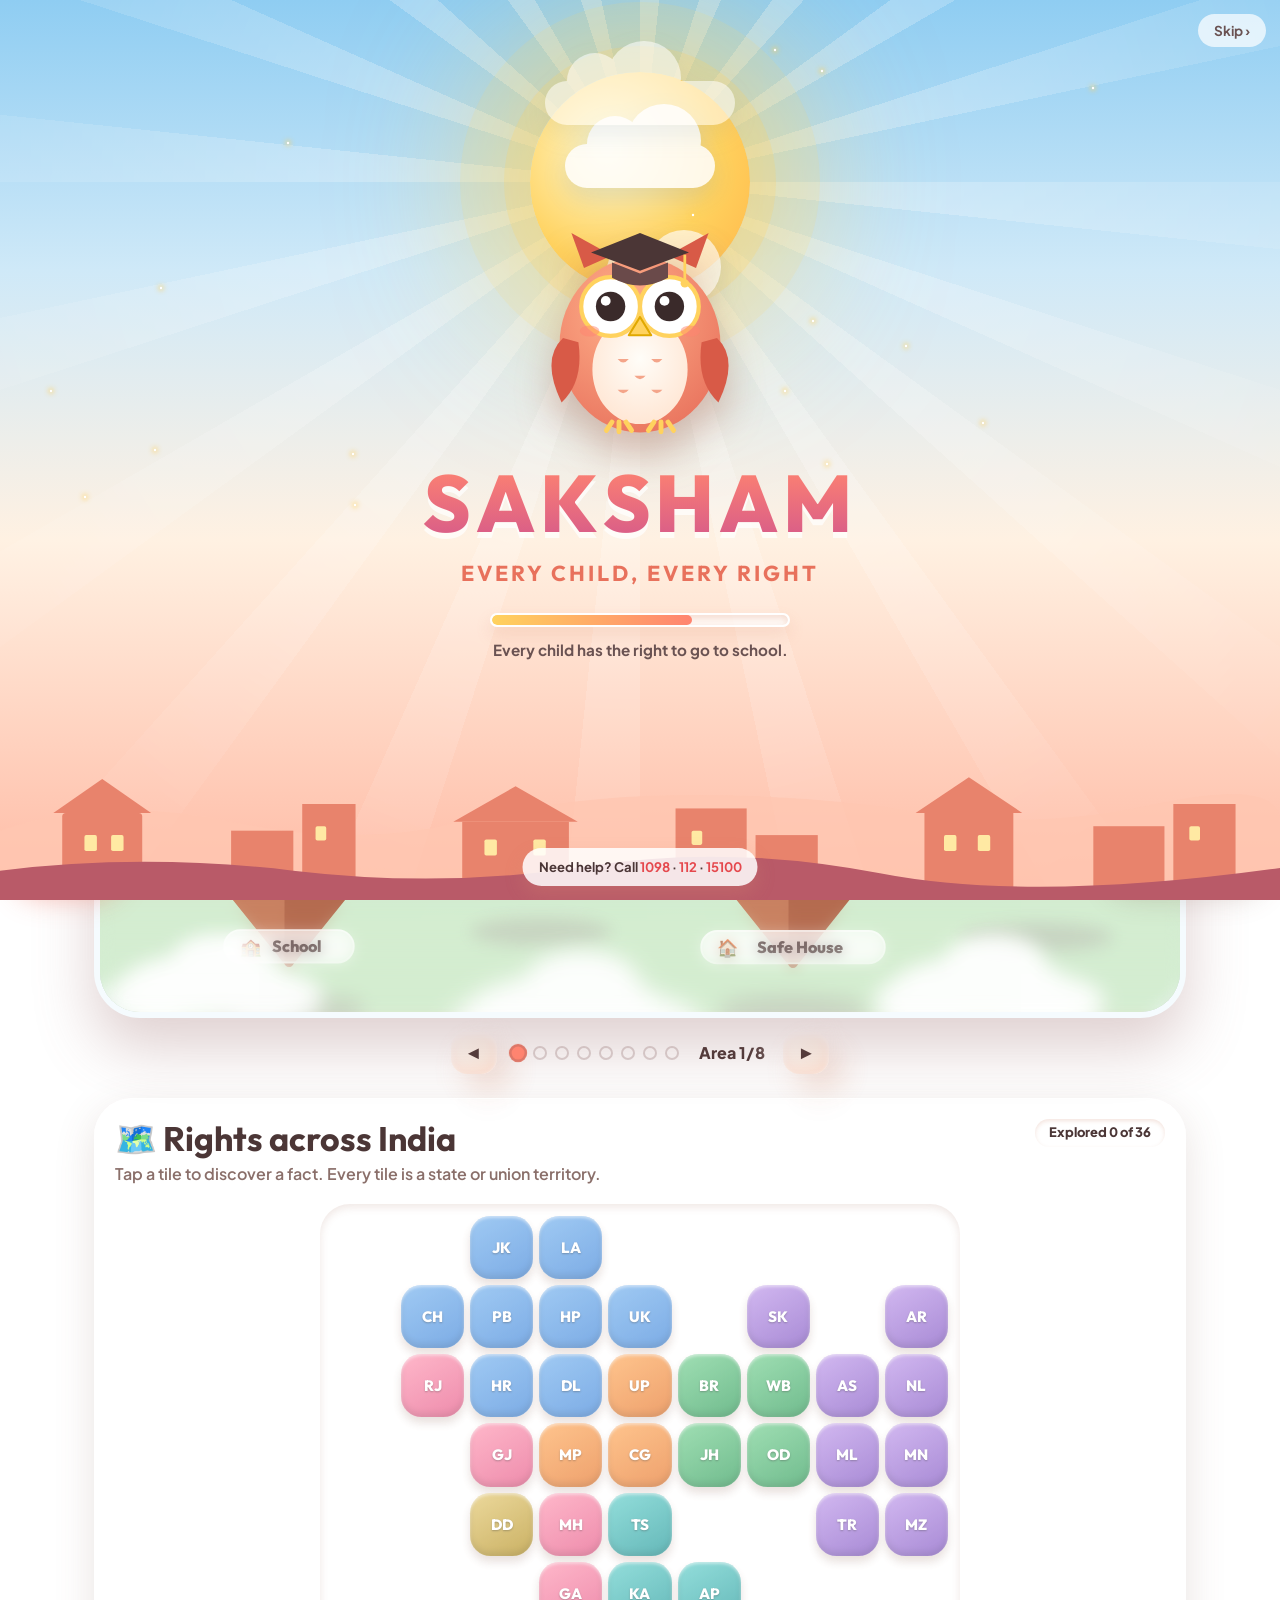
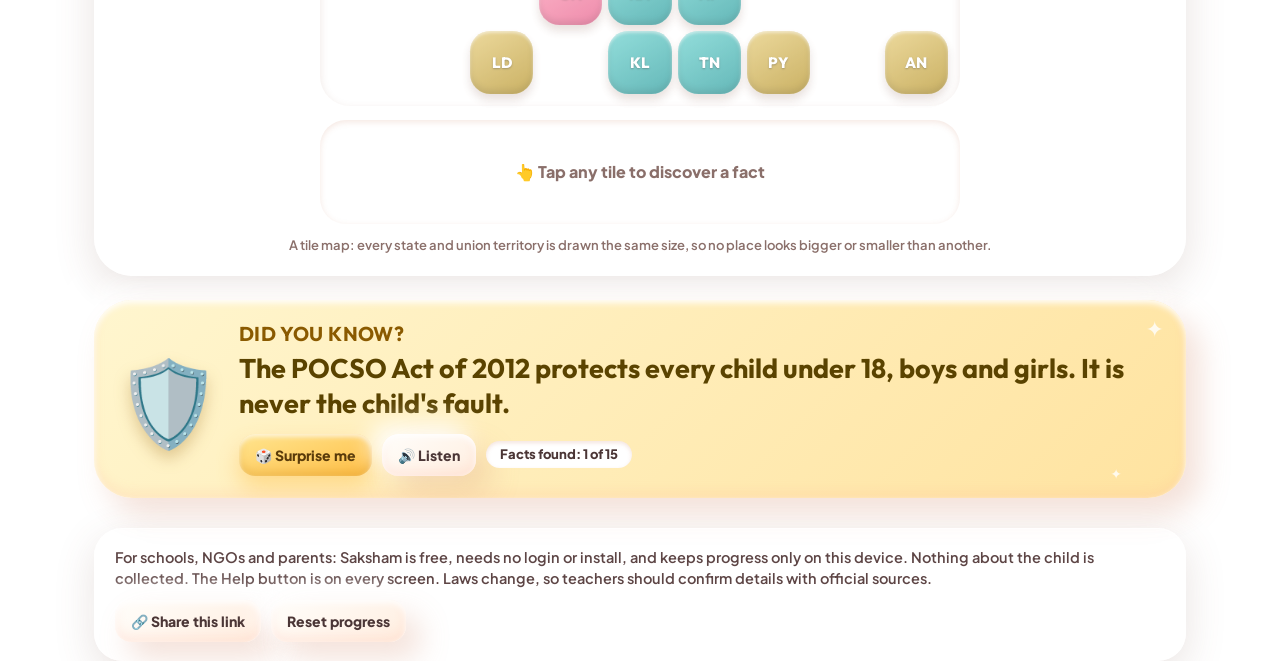
==== commit a4dbb4b1: "Update index.html" ====
--- a/index.html
+++ b/index.html
@@ -395,9 +395,95 @@
 .rc.d{background:linear-gradient(180deg,#e4fbef,#bdeed7);color:#0b5c3a}
 #toast{position:fixed;left:50%;top:calc(env(safe-area-inset-top,0px) + 150px);transform:translate(-50%,-24px) scale(.9);opacity:0;pointer-events:none;z-index:80;max-width:min(92vw,460px);text-align:center;padding:12px 22px;border-radius:99px;font-weight:800;font-size:16px;color:#5a3b0a;background:linear-gradient(160deg,#fff0a6,#ffc94d);box-shadow:0 14px 30px rgba(200,140,20,.4),inset 0 2px 4px rgba(255,255,255,.7);transition:transform .5s var(--spring),opacity .3s}
 #toast.show{opacity:1;transform:translate(-50%,0) scale(1)}
+/* ===== SPLASH SCREEN ===== */
+#splash{position:fixed;inset:0;z-index:99999;display:grid;place-items:center;overflow:hidden;text-align:center;color:#4b3636;
+  background:linear-gradient(180deg,#8fcdf2 0%,#cfe9f8 30%,#fff1e2 60%,#ffb9a3 100%);
+  transition:opacity .8s ease,transform .9s cubic-bezier(.7,0,.3,1),filter .8s}
+#splash.sp-out{opacity:0;transform:scale(1.18);filter:blur(10px);pointer-events:none}
+#splash *{box-sizing:border-box}
+.sp-sun{position:absolute;top:8%;left:50%;width:min(46vw,220px);aspect-ratio:1;margin-left:calc(min(46vw,220px)/-2);border-radius:50%;
+  background:radial-gradient(circle at 35% 35%,#fff7c9,#ffd25e 55%,#ffb347);
+  box-shadow:0 0 0 26px rgba(255,210,94,.22),0 0 0 70px rgba(255,210,94,.12),0 0 140px 50px rgba(255,210,94,.55);animation:spSun 5s ease-in-out infinite}
+@keyframes spSun{50%{transform:scale(1.08)}}
+.sp-rays{position:absolute;top:calc(8% + min(23vw,110px));left:50%;width:240vmax;height:240vmax;margin:-120vmax 0 0 -120vmax;pointer-events:none;
+  background:repeating-conic-gradient(from 0deg,rgba(255,255,255,.35) 0 6deg,transparent 6deg 18deg);
+  -webkit-mask:radial-gradient(circle,#000 0,transparent 42%);mask:radial-gradient(circle,#000 0,transparent 42%);animation:spSpin 90s linear infinite}
+@keyframes spSpin{to{transform:rotate(360deg)}}
+.sp-cloud{position:absolute;height:44px;background:#fff;border-radius:999px;opacity:.85;filter:drop-shadow(0 10px 12px rgba(120,160,200,.25));animation:spDrift linear infinite}
+.sp-cloud::before,.sp-cloud::after{content:"";position:absolute;background:#fff;border-radius:50%}
+.sp-cloud::before{width:56px;height:56px;top:-28px;left:22px}.sp-cloud::after{width:74px;height:74px;top:-40px;left:62px}
+@keyframes spDrift{from{transform:translateX(-300px)}to{transform:translateX(110vw)}}
+.sp-town{position:absolute;left:0;right:0;bottom:-2px;width:100%;height:auto;pointer-events:none}
+.sp-win{animation:spLamp 3.4s ease-in-out infinite}.sp-win:nth-child(odd){animation-delay:-1.4s}
+@keyframes spLamp{0%,100%{opacity:.45}50%{opacity:1}}
+.sp-stars{position:absolute;inset:0;pointer-events:none}
+.sp-stars i{position:absolute;width:6px;height:6px;border-radius:50%;background:#fff;box-shadow:0 0 12px 3px rgba(255,210,94,.9);animation:spTw 2.8s ease-in-out infinite}
+@keyframes spTw{0%,100%{opacity:0;transform:scale(.4)}50%{opacity:1;transform:scale(1)}}
+.sp-center{position:relative;z-index:3;display:grid;justify-items:center;gap:14px;padding:20px;width:min(560px,100%)}
+.sp-owl{width:min(210px,46vw);filter:drop-shadow(0 22px 18px rgba(160,90,70,.35));animation:spOwlIn 1.1s cubic-bezier(.34,1.56,.64,1) both,spFloat 4s 1.1s ease-in-out infinite}
+@keyframes spOwlIn{from{opacity:0;transform:translateY(80px) scale(.4) rotate(-12deg)}}
+@keyframes spFloat{50%{transform:translateY(-14px)}}
+.sp-blink{animation:spBlink 4.2s 1.5s infinite;transform-origin:center;transform-box:fill-box}
+@keyframes spBlink{0%,93%,100%{transform:scaleY(1)}96%{transform:scaleY(.08)}}
+.sp-title{font-family:var(--display,'Outfit',system-ui,sans-serif);font-weight:800;font-size:clamp(2.6rem,12vw,5rem);letter-spacing:.06em;line-height:1;margin:6px 0 0;display:flex;justify-content:center}
+.sp-title span{display:inline-block;opacity:0;transform:translateY(46px) rotate(8deg) scale(.6);animation:spLetter .8s cubic-bezier(.34,1.56,.64,1) forwards;
+  background:linear-gradient(180deg,#ff8470,#d65a8a);-webkit-background-clip:text;background-clip:text;-webkit-text-fill-color:transparent;filter:drop-shadow(0 6px 0 rgba(255,255,255,.7))}
+@keyframes spLetter{to{opacity:1;transform:none}}
+.sp-tag{font-family:var(--display,'Outfit',system-ui,sans-serif);font-weight:700;font-size:clamp(1rem,3.6vw,1.35rem);letter-spacing:.14em;text-transform:uppercase;color:#e8715c;opacity:0;animation:spFade .8s 1.5s forwards}
+@keyframes spFade{to{opacity:1}}
+.sp-load{width:min(300px,76vw);margin-top:10px;opacity:0;animation:spFade .6s 1.7s forwards}
+.sp-track{height:14px;border-radius:999px;background:rgba(255,255,255,.7);border:2px solid #fff;box-shadow:inset 0 3px 6px rgba(214,140,110,.25),0 8px 16px rgba(214,140,110,.2);overflow:hidden}
+.sp-fill{height:100%;width:0;border-radius:999px;background:linear-gradient(90deg,#ffd25e,#ff8470,#d65a8a);background-size:200% 100%;animation:spFlow 1.2s linear infinite;transition:width .35s ease-out}
+@keyframes spFlow{to{background-position:200% 0}}
+.sp-tip{min-height:2.8em;margin-top:12px;font-weight:700;font-size:.95rem;color:#6a5252;transition:opacity .35s}
+.sp-go{display:none;margin-top:6px;border:0;border-radius:999px;padding:16px 38px;font-family:inherit;font-weight:800;font-size:1.15rem;color:#fff;cursor:pointer;position:relative;overflow:hidden;
+  background:linear-gradient(135deg,#ff8470,#e8715c 60%,#d65a8a);box-shadow:0 14px 28px rgba(232,113,92,.5),inset 0 2px 4px rgba(255,255,255,.45);animation:spPop .7s cubic-bezier(.34,1.56,.64,1) both,spBeat 1.8s 1s ease-in-out infinite}
+.sp-go.show{display:inline-block}
+@keyframes spPop{from{opacity:0;transform:scale(.4)}}
+@keyframes spBeat{50%{transform:scale(1.07)}}
+.sp-help{position:absolute;z-index:4;left:50%;bottom:calc(14px + env(safe-area-inset-bottom,0px));transform:translateX(-50%);padding:9px 16px;border-radius:999px;background:rgba(255,255,255,.85);
+  font-weight:700;font-size:.82rem;color:#4b3636;white-space:nowrap;box-shadow:0 8px 18px rgba(214,140,110,.25)}
+.sp-help b{color:#e5484d}
+.sp-skip{position:absolute;z-index:4;top:calc(14px + env(safe-area-inset-top,0px));right:14px;border:0;border-radius:999px;padding:8px 16px;background:rgba(255,255,255,.7);font-family:inherit;font-weight:700;font-size:.85rem;color:#6a5252;cursor:pointer}
+@media(prefers-reduced-motion:reduce){#splash *,#splash{animation-duration:.01ms!important;animation-iteration-count:1!important;transition-duration:.01ms!important}}
 </style>
 </head>
 <body>
+<div id="splash" role="dialog" aria-label="Welcome to SAKSHAM">
+  <div class="sp-rays"></div><div class="sp-sun"></div>
+  <div class="sp-cloud" style="top:16%;width:150px;animation-duration:38s;animation-delay:-10s"></div>
+  <div class="sp-cloud" style="top:30%;width:110px;animation-duration:54s;animation-delay:-34s;opacity:.65"></div>
+  <div class="sp-cloud" style="top:9%;width:190px;animation-duration:70s;animation-delay:-50s;opacity:.55"></div>
+  <div class="sp-stars" id="spStars"></div>
+  <svg class="sp-town" viewBox="0 0 1440 200" preserveAspectRatio="none" aria-hidden="true">
+    <path d="M0 200V120q120-40 260-10t260 0 260-30 260 20 260-10 140 20V200Z" fill="#ffc7b2" opacity=".8"/>
+    <g fill="#e8836c"><rect x="70" y="100" width="90" height="100" rx="4"/><path d="M60 100 L115 62 L170 100Z"/><rect x="260" y="120" width="70" height="80"/><rect x="340" y="90" width="60" height="110"/><rect x="520" y="110" width="120" height="90"/><path d="M510 110 L580 70 L650 110Z"/><rect x="760" y="95" width="80" height="105"/><rect x="850" y="125" width="70" height="75"/><rect x="1040" y="100" width="100" height="100"/><path d="M1030 100 L1090 60 L1150 100Z"/><rect x="1230" y="115" width="80" height="85"/><rect x="1320" y="90" width="70" height="110"/></g>
+    <g fill="#ffe9a3"><rect class="sp-win" x="95" y="125" width="14" height="18" rx="2"/><rect class="sp-win" x="125" y="125" width="14" height="18" rx="2"/><rect class="sp-win" x="355" y="115" width="12" height="16" rx="2"/><rect class="sp-win" x="545" y="130" width="14" height="18" rx="2"/><rect class="sp-win" x="600" y="130" width="14" height="18" rx="2"/><rect class="sp-win" x="778" y="120" width="12" height="16" rx="2"/><rect class="sp-win" x="1062" y="125" width="14" height="18" rx="2"/><rect class="sp-win" x="1100" y="125" width="14" height="18" rx="2"/><rect class="sp-win" x="1338" y="115" width="12" height="16" rx="2"/></g>
+    <path d="M0 200V165q160-20 330 0t330-5 330 8 450-6V200Z" fill="#b95a68"/>
+  </svg>
+  <button class="sp-skip" id="spSkip" type="button">Skip ›</button>
+  <div class="sp-center">
+    <svg class="sp-owl" viewBox="0 0 300 320" aria-hidden="true">
+      <defs><radialGradient id="spGb" cx="40%" cy="30%" r="80%"><stop offset="0" stop-color="#ffb08a"/><stop offset="1" stop-color="#e8715c"/></radialGradient><radialGradient id="spGf" cx="50%" cy="40%" r="70%"><stop offset="0" stop-color="#fffdf8"/><stop offset="1" stop-color="#ffe3cf"/></radialGradient></defs>
+      <path d="M70 70 L52 20 L110 52Z" fill="#d85a47"/><path d="M230 70 L248 20 L190 52Z" fill="#d85a47"/>
+      <ellipse cx="150" cy="180" rx="115" ry="125" fill="url(#spGb)"/><ellipse cx="150" cy="215" rx="68" ry="78" fill="url(#spGf)"/>
+      <g fill="#f4a58a"><path d="M118 200q8 10 16 0"/><path d="M142 224q8 10 16 0"/><path d="M166 200q8 10 16 0"/><path d="M118 244q8 10 16 0"/><path d="M166 244q8 10 16 0"/></g>
+      <path d="M40 170 Q8 200 38 262 Q70 232 62 176Z" fill="#d85a47"/><path d="M260 170 Q292 200 262 262 Q230 232 238 176Z" fill="#d85a47"/>
+      <circle cx="108" cy="125" r="42" fill="#fff" stroke="#ffd25e" stroke-width="6"/><circle cx="192" cy="125" r="42" fill="#fff" stroke="#ffd25e" stroke-width="6"/>
+      <g class="sp-blink"><circle id="spPL" cx="108" cy="125" r="21" fill="#3a2a2a"/><circle cx="101" cy="117" r="7" fill="#fff"/></g>
+      <g class="sp-blink"><circle id="spPR" cx="192" cy="125" r="21" fill="#3a2a2a"/><circle cx="185" cy="117" r="7" fill="#fff"/></g>
+      <path d="M150 140 L134 166 L166 166Z" fill="#ffd25e" stroke="#e0a800" stroke-width="3" stroke-linejoin="round"/>
+      <ellipse cx="78" cy="160" rx="14" ry="8" fill="#ff8470" opacity=".5"/><ellipse cx="222" cy="160" rx="14" ry="8" fill="#ff8470" opacity=".5"/>
+      <path d="M110 290 l-8 12 M120 290 l0 14 M130 290 l8 12 M170 290 l-8 12 M180 290 l0 14 M190 290 l8 12" stroke="#ffd25e" stroke-width="7" stroke-linecap="round"/>
+      <path d="M150 20 L220 48 L150 74 L80 48Z" fill="#4b3636"/><path d="M110 62 v22 q40 22 80 0 v-22 l-40 16z" fill="#6a4a4a"/><path d="M214 51 v36" stroke="#ffd25e" stroke-width="4"/><circle cx="214" cy="92" r="6" fill="#ffd25e"/>
+    </svg>
+    <h1 class="sp-title" aria-label="SAKSHAM"><span style="animation-delay:.5s">S</span><span style="animation-delay:.6s">A</span><span style="animation-delay:.7s">K</span><span style="animation-delay:.8s">S</span><span style="animation-delay:.9s">H</span><span style="animation-delay:1s">A</span><span style="animation-delay:1.1s">M</span></h1>
+    <div class="sp-tag">Every Child, Every Right</div>
+    <div class="sp-load"><div class="sp-track"><div class="sp-fill" id="spFill"></div></div><div class="sp-tip" id="spTip">Opening the town…</div></div>
+    <button class="sp-go" id="spGo" type="button">▶ Enter the town</button>
+  </div>
+  <div class="sp-help">Need help? Call <b>1098</b> · <b>112</b> · <b>15100</b></div>
+</div>
 <div class="bokeh" aria-hidden="true">
   <i style="left:6%;top:12%;width:190px;height:190px;background:#ffe9a3"></i>
   <i style="left:70%;top:6%;width:240px;height:240px;background:#ffc2b4;animation-delay:-5s"></i>
@@ -2726,5 +2812,46 @@
 if(!prefs.lang){showPanel($('#langM'))}
 })();
 </script>
+<script>
+/* ===== SPLASH SCREEN LOGIC ===== */
+(function(){
+  var sp=document.getElementById('splash'); if(!sp) return;
+  var seen=false; try{seen=sessionStorage.getItem('saksham_splash')==='1'}catch(e){}
+  function done(){
+    if(sp.classList.contains('sp-out')) return;
+    try{sessionStorage.setItem('saksham_splash','1')}catch(e){}
+    sp.classList.add('sp-out'); document.documentElement.style.overflow='';
+    setTimeout(function(){ if(sp.parentNode) sp.parentNode.removeChild(sp); },950);
+  }
+  if(seen){ sp.parentNode.removeChild(sp); return; }
+  document.documentElement.style.overflow='hidden';
+
+  var st=document.getElementById('spStars');
+  for(var i=0;i<18;i++){var s=document.createElement('i');s.style.left=(Math.random()*96+2)+'%';s.style.top=(Math.random()*55+4)+'%';
+    s.style.animationDelay=(Math.random()*2.8)+'s';s.style.transform='scale(.4)';st.appendChild(s);}
+
+  var tips=['Every child has the right to go to school.','No child under 14 should be made to work.','It is never a child’s fault. Always tell someone you trust.','You can call 1098 any time, for free.','Your choices matter. Let’s explore the town!'];
+  var tip=document.getElementById('spTip'),fill=document.getElementById('spFill'),go=document.getElementById('spGo');
+  var p=0,ti=0,t0=Date.now(),MIN=3200;
+  var tipTimer=setInterval(function(){tip.style.opacity=0;setTimeout(function(){tip.textContent=tips[ti++%tips.length];tip.style.opacity=1;},300);},1500);
+  var bar=setInterval(function(){
+    var ready=document.readyState==='complete', el=Date.now()-t0;
+    p=Math.min(ready?100:92, p+(100-p)*.07+.6); if(el<MIN) p=Math.min(p,el/MIN*100);
+    fill.style.width=p+'%';
+    if(p>=99.5&&ready&&el>=MIN){clearInterval(bar);clearInterval(tipTimer);tip.style.opacity=1;tip.textContent='Ready, let’s go!';go.classList.add('show');go.focus({preventScroll:true});}
+  },80);
+
+  go.addEventListener('click',done);
+  document.getElementById('spSkip').addEventListener('click',done);
+  document.addEventListener('keydown',function(e){if((e.key==='Enter'||e.key===' ')&&go.classList.contains('show')&&document.getElementById('splash')){e.preventDefault();done();}});
+
+  var L=document.getElementById('spPL'),R=document.getElementById('spPR');
+  window.addEventListener('pointermove',function(e){
+    var o=document.querySelector('.sp-owl'); if(!o) return; var r=o.getBoundingClientRect();
+    var cx=r.left+r.width/2,cy=r.top+r.height*.4,a=Math.atan2(e.clientY-cy,e.clientX-cx),d=Math.min(9,Math.hypot(e.clientX-cx,e.clientY-cy)/40);
+    var t='translate('+Math.cos(a)*d+'px,'+Math.sin(a)*d+'px)'; L.style.transform=t; R.style.transform=t;
+  },{passive:true});
+})();
+</script>
 </body>
 </html>
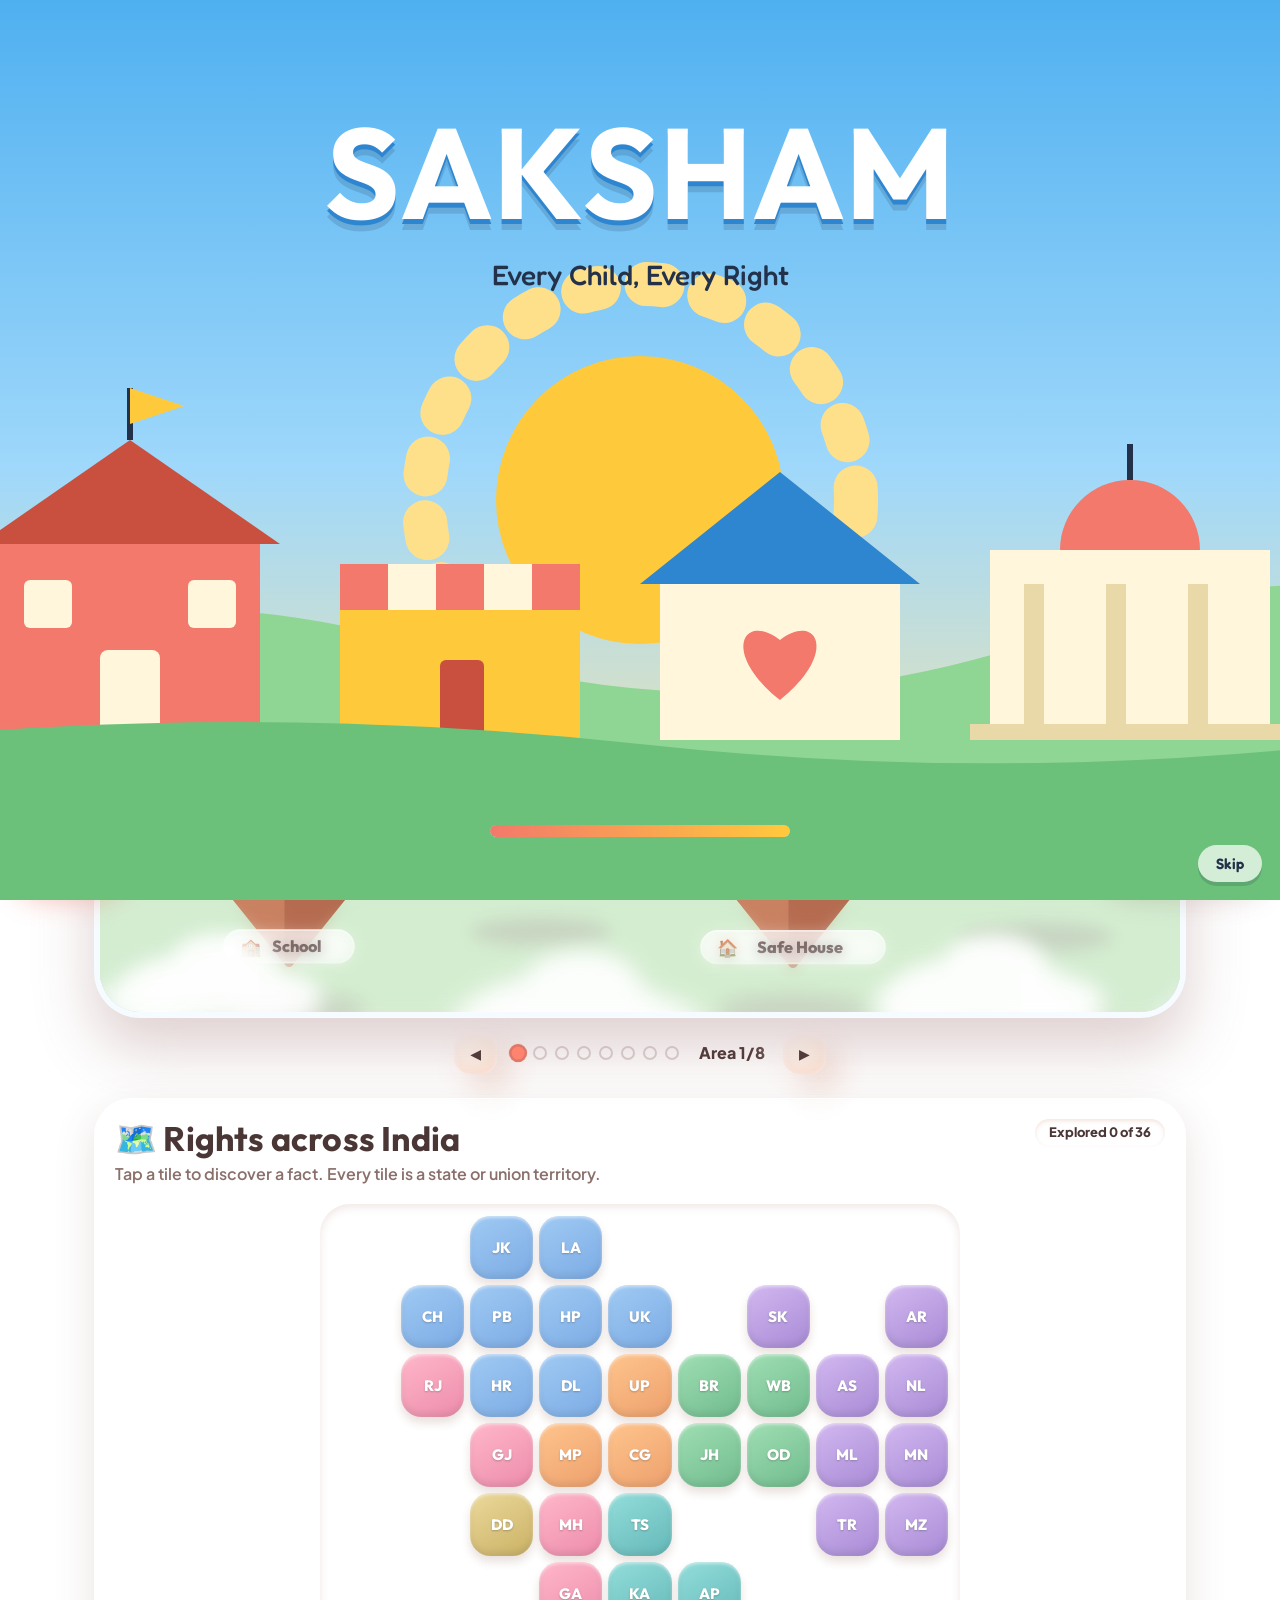
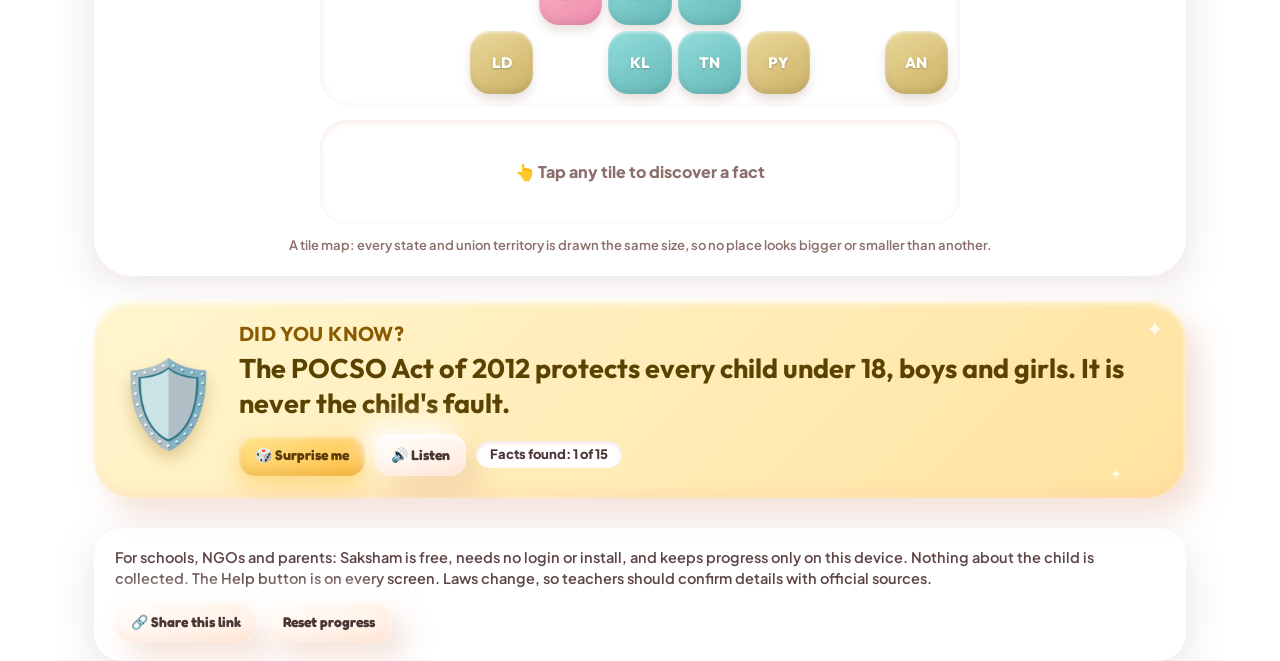
==== commit e99d86fa: "Add stylesheet and script links to index.html" ====
--- a/index.html
+++ b/index.html
@@ -1,5 +1,6 @@
 <!DOCTYPE html>
 <html lang="en">
+<link rel="stylesheet" href="saksham-fx.css">
 <head>
 <meta charset="utf-8">
 <meta name="viewport" content="width=device-width, initial-scale=1, viewport-fit=cover">
@@ -448,6 +449,7 @@
 @media(prefers-reduced-motion:reduce){#splash *,#splash{animation-duration:.01ms!important;animation-iteration-count:1!important;transition-duration:.01ms!important}}
 </style>
 </head>
+<script src="saksham-fx.js"></script>
 <body>
 <div id="splash" role="dialog" aria-label="Welcome to SAKSHAM">
   <div class="sp-rays"></div><div class="sp-sun"></div>
--- a/saksham-fx.css
+++ b/saksham-fx.css
@@ -0,0 +1,158 @@
+/* ==========================================================
+   SAKSHAM FX — drop-in polish layer
+   Palette: sky blue, coral, sunlight yellow. Spring easing.
+   ========================================================== */
+@import url('https://fonts.googleapis.com/css2?family=Fredoka:wght@400;500;600;700&display=swap');
+
+:root {
+  --sk-sky: #6EC1F5;
+  --sk-sky-deep: #2F86D0;
+  --sk-coral: #F2796B;
+  --sk-coral-deep: #C9503F;
+  --sk-sun: #FFC93C;
+  --sk-cream: #FFF6DC;
+  --sk-ink: #23324A;
+  --sk-spring: cubic-bezier(0.34, 1.56, 0.64, 1);
+}
+
+html { scroll-behavior: smooth; }
+html.sk-lock, html.sk-lock body { overflow: hidden !important; }
+
+/* ---------- Typography: rounder, friendlier headings ---------- */
+h1, h2, h3, h4, button, [role="button"], .btn {
+  font-family: 'Fredoka', 'Segoe UI', system-ui, -apple-system, 'Noto Sans Devanagari', 'Noto Sans Gurmukhi', 'Noto Sans Tamil', 'Noto Sans Telugu', sans-serif;
+}
+h1, h2 { letter-spacing: 0.2px; }
+
+/* ---------- Springy, squishy interactions (uses translate/scale
+   so it never clobbers your own transform rules) ---------- */
+button, [role="button"], .btn, a[class*="btn"],
+[class*="card"], [class*="building"] {
+  transition: translate .38s var(--sk-spring), scale .38s var(--sk-spring),
+              box-shadow .38s var(--sk-spring), filter .2s ease;
+}
+@media (hover: hover) {
+  button:not(:disabled):hover, [role="button"]:hover, .btn:hover,
+  [class*="card"]:hover, [class*="building"]:hover {
+    translate: 0 -4px;
+    scale: 1.04;
+    filter: saturate(1.12) brightness(1.02);
+  }
+}
+button:not(:disabled):active, [role="button"]:active, .btn:active,
+[class*="building"]:active {
+  translate: 0 2px;
+  scale: 0.95;
+}
+:focus-visible {
+  outline: 3px solid var(--sk-sun);
+  outline-offset: 3px;
+  border-radius: 10px;
+}
+
+/* ---------- Splash screen ---------- */
+#sk-splash {
+  position: fixed; inset: 0; z-index: 2147483000;
+  background: linear-gradient(180deg, #4FB0F0 0%, #9FD8FB 52%, #FFE7A3 100%);
+  overflow: hidden;
+  clip-path: circle(150% at 50% 55%);
+  font-family: 'Fredoka', system-ui, sans-serif;
+  color: #fff;
+}
+#sk-splash.sk-out {
+  animation: sk-iris .95s cubic-bezier(.7, 0, .2, 1) forwards;
+}
+@keyframes sk-iris {
+  to { clip-path: circle(0% at 50% 55%); }
+}
+
+.sk-scene { position: absolute; inset: 0; width: 100%; height: 100%; }
+
+.sk-sun { animation: sk-rise 1.5s cubic-bezier(.2, .9, .3, 1) both; }
+@keyframes sk-rise { from { transform: translateY(190px); } to { transform: translateY(0); } }
+.sk-rays { transform-origin: 400px 250px; animation: sk-spin 20s linear infinite; }
+@keyframes sk-spin { to { transform: rotate(360deg); } }
+
+.sk-cloud { animation: sk-drift linear infinite; }
+.sk-cloud.c1 { animation-duration: 26s; animation-delay: -6s; }
+.sk-cloud.c2 { animation-duration: 34s; animation-delay: -20s; }
+.sk-cloud.c3 { animation-duration: 22s; animation-delay: -2s; }
+@keyframes sk-drift { from { transform: translateX(-180px); } to { transform: translateX(1000px); } }
+
+.sk-b {
+  transform-box: fill-box;
+  transform-origin: 50% 100%;
+  animation: sk-pop .75s var(--sk-spring) both;
+  animation-delay: var(--d, 0s);
+}
+@keyframes sk-pop { from { transform: scale(.15, 0); } to { transform: scale(1, 1); } }
+
+.sk-hill { animation: sk-hill 1s cubic-bezier(.2, .9, .3, 1) both; }
+@keyframes sk-hill { from { transform: translateY(80px); } to { transform: translateY(0); } }
+
+.sk-copy {
+  position: absolute; left: 0; right: 0; top: 12%;
+  text-align: center; padding: 0 16px; pointer-events: none;
+}
+.sk-title {
+  margin: 0; font-weight: 700; line-height: 1;
+  font-size: clamp(46px, 12vw, 128px);
+  color: #fff;
+  text-shadow: 0 5px 0 var(--sk-sky-deep), 0 11px 0 rgba(35, 50, 74, .16);
+}
+.sk-l {
+  display: inline-block;
+  animation:
+    sk-drop .85s var(--sk-spring) both,
+    sk-wob 1.9s ease-in-out infinite;
+  animation-delay: calc(.9s + var(--i) * .07s), calc(2.2s + var(--i) * .11s);
+}
+@keyframes sk-drop {
+  from { transform: translateY(-160px) rotate(-14deg) scale(.5); opacity: 0; }
+  to   { transform: none; opacity: 1; }
+}
+@keyframes sk-wob { 50% { transform: translateY(-7px) rotate(1.5deg); } }
+
+.sk-tag {
+  margin: 18px 0 0; font-weight: 500;
+  font-size: clamp(16px, 3.4vw, 28px);
+  color: var(--sk-ink);
+  animation: sk-fade .6s ease 1.9s both;
+}
+@keyframes sk-fade { from { opacity: 0; translate: 0 12px; } to { opacity: 1; translate: 0 0; } }
+
+.sk-bar {
+  position: absolute; left: 50%; bottom: 7%; translate: -50% 0;
+  width: min(300px, 70vw); height: 12px; border-radius: 99px;
+  background: rgba(255, 255, 255, .55);
+  box-shadow: inset 0 2px 4px rgba(35, 50, 74, .18);
+  overflow: hidden;
+}
+.sk-bar i {
+  display: block; height: 100%; width: 0; border-radius: 99px;
+  background: linear-gradient(90deg, var(--sk-coral), var(--sk-sun));
+  animation: sk-load 2.9s cubic-bezier(.45, .05, .3, 1) .3s forwards;
+}
+@keyframes sk-load { to { width: 100%; } }
+
+.sk-skip {
+  position: absolute; right: 18px; bottom: 18px;
+  font: 600 15px 'Fredoka', system-ui, sans-serif;
+  color: var(--sk-ink); background: rgba(255, 255, 255, .7);
+  border: 0; border-radius: 99px; padding: 9px 18px; cursor: pointer;
+  box-shadow: 0 4px 0 rgba(35, 50, 74, .18);
+}
+
+/* ---------- Page wipe (three-band curtain) ---------- */
+#sk-wipe { position: fixed; inset: 0; z-index: 2147482000; pointer-events: none; }
+#sk-wipe div { position: absolute; left: 0; right: 0; transform: translateX(-101%); }
+#sk-wipe div:nth-child(1) { top: 0;      height: 34%; background: var(--sk-sky); }
+#sk-wipe div:nth-child(2) { top: 33.3%;  height: 34%; background: var(--sk-sun); }
+#sk-wipe div:nth-child(3) { top: 66.6%;  height: 34%; background: var(--sk-coral); }
+
+/* ---------- Respect reduced motion ---------- */
+@media (prefers-reduced-motion: reduce) {
+  html { scroll-behavior: auto; }
+  #sk-splash, #sk-wipe { display: none !important; }
+  button, [role="button"], [class*="card"], [class*="building"] { transition: none; }
+}
